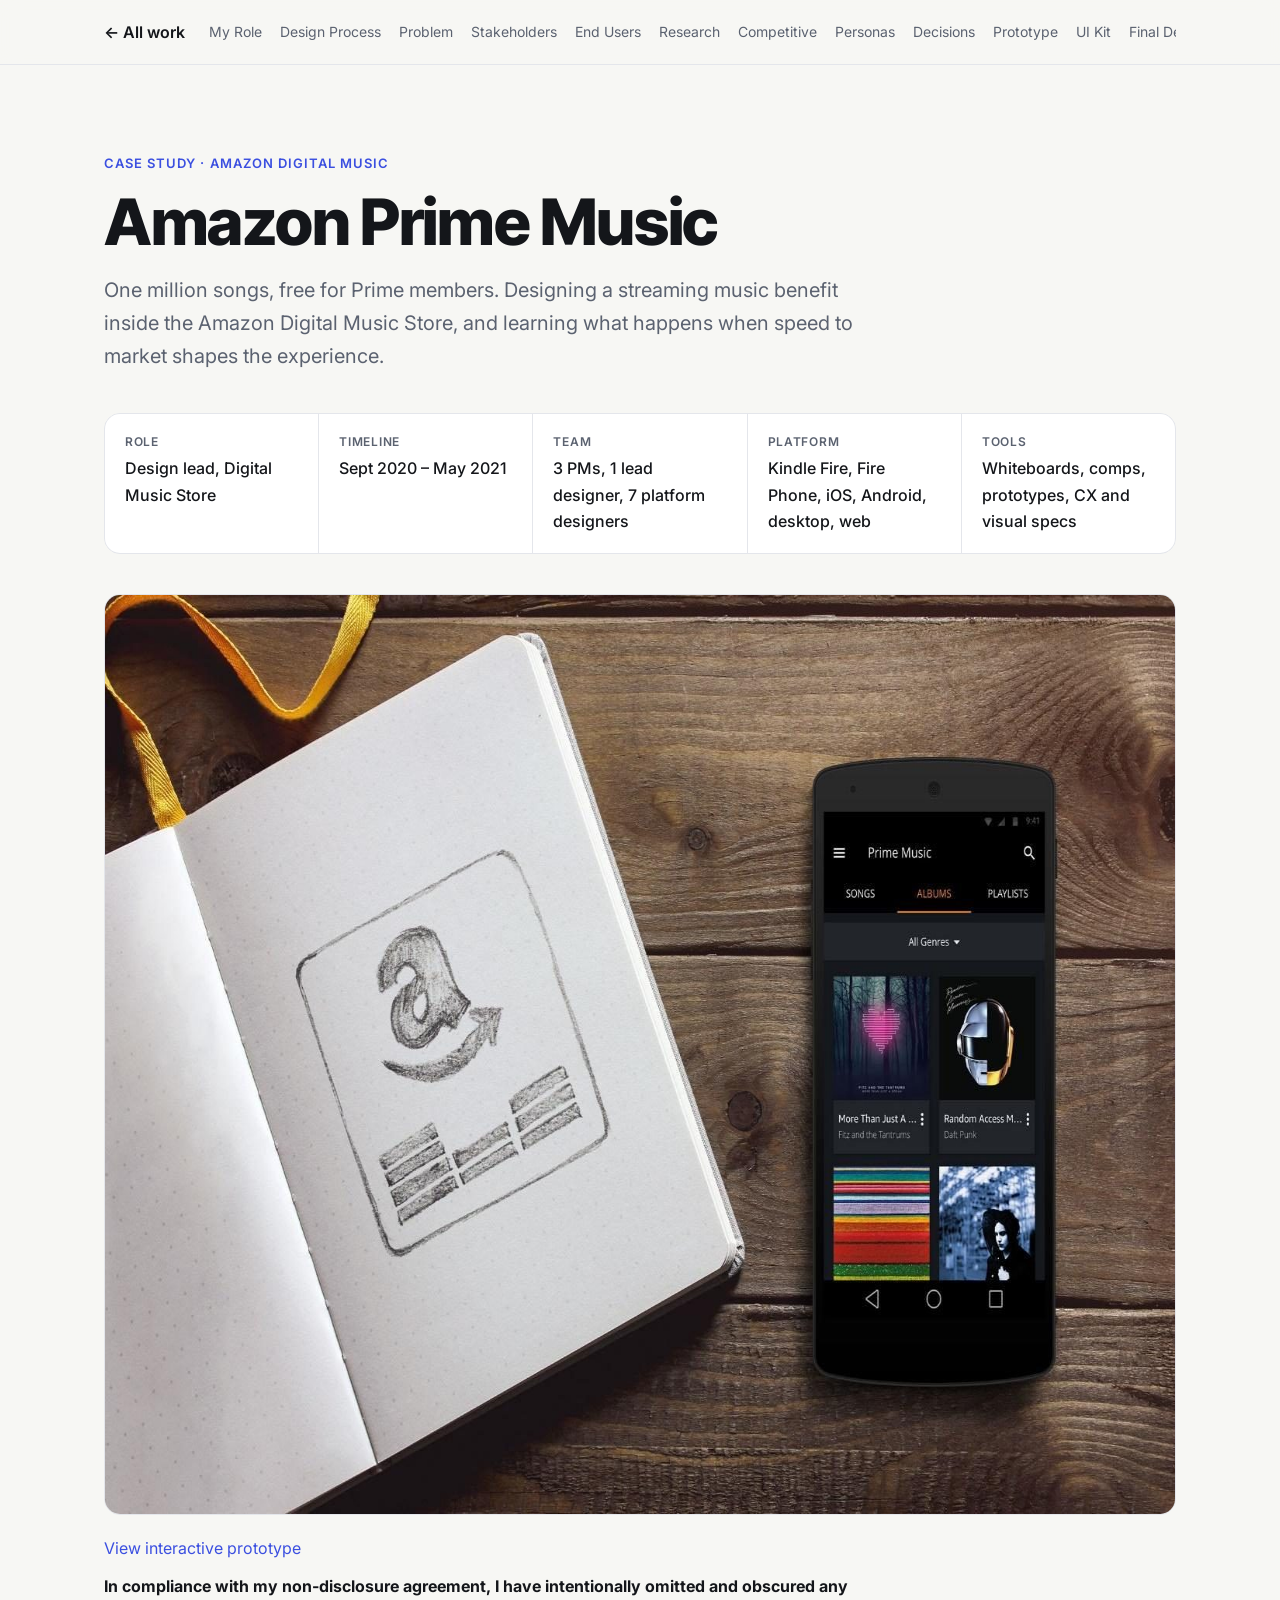
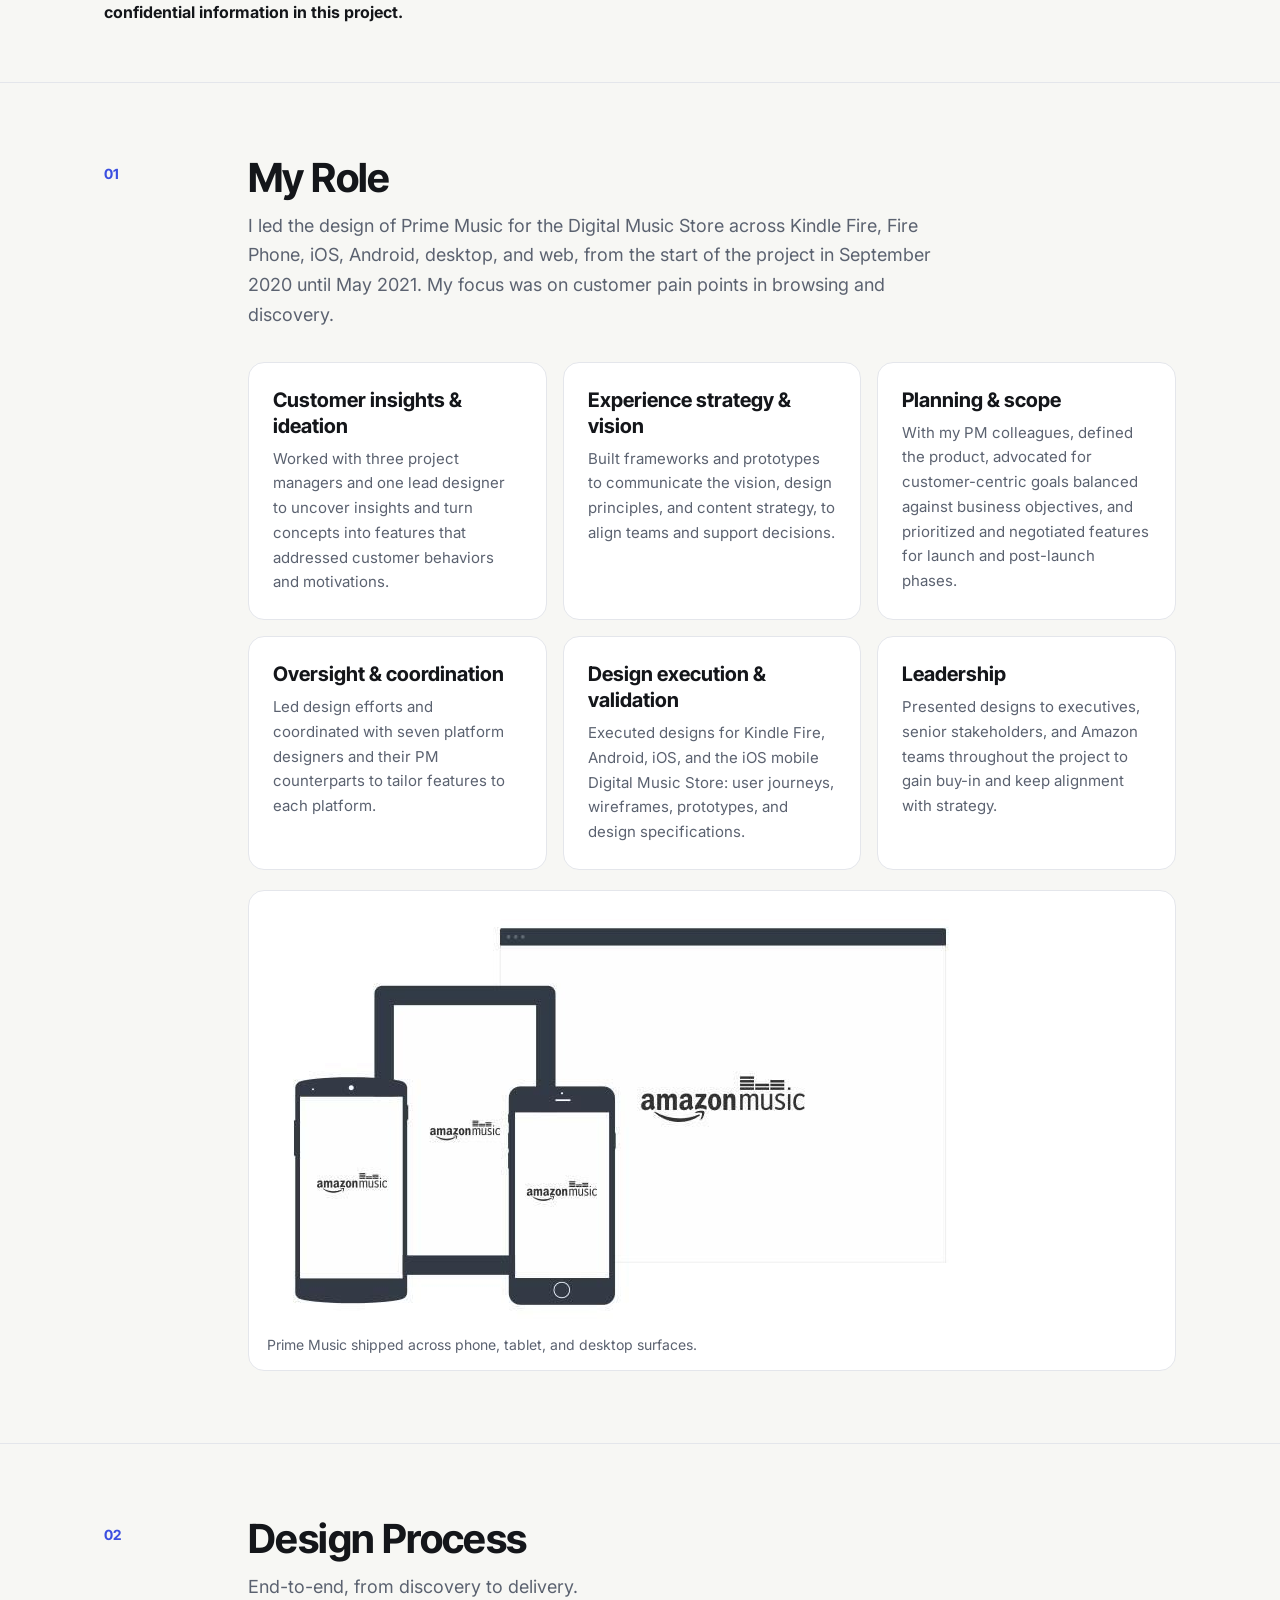
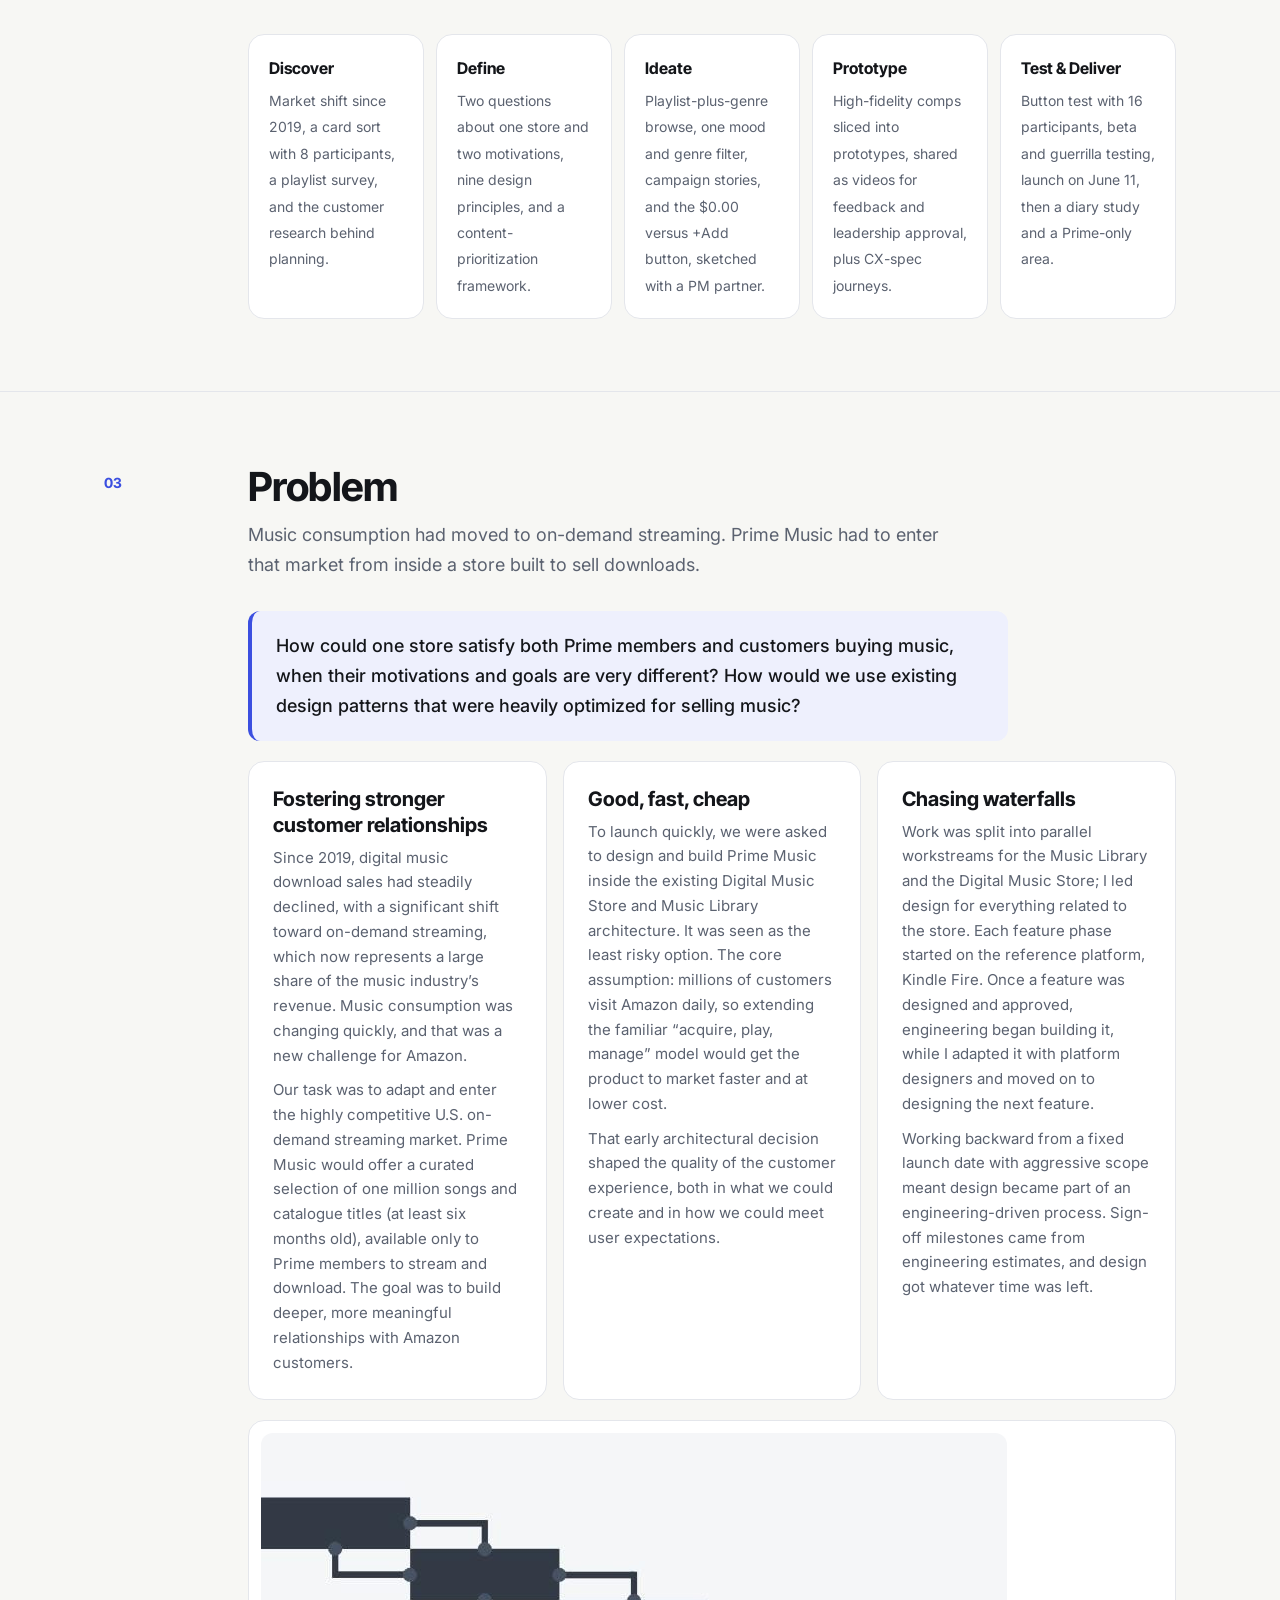
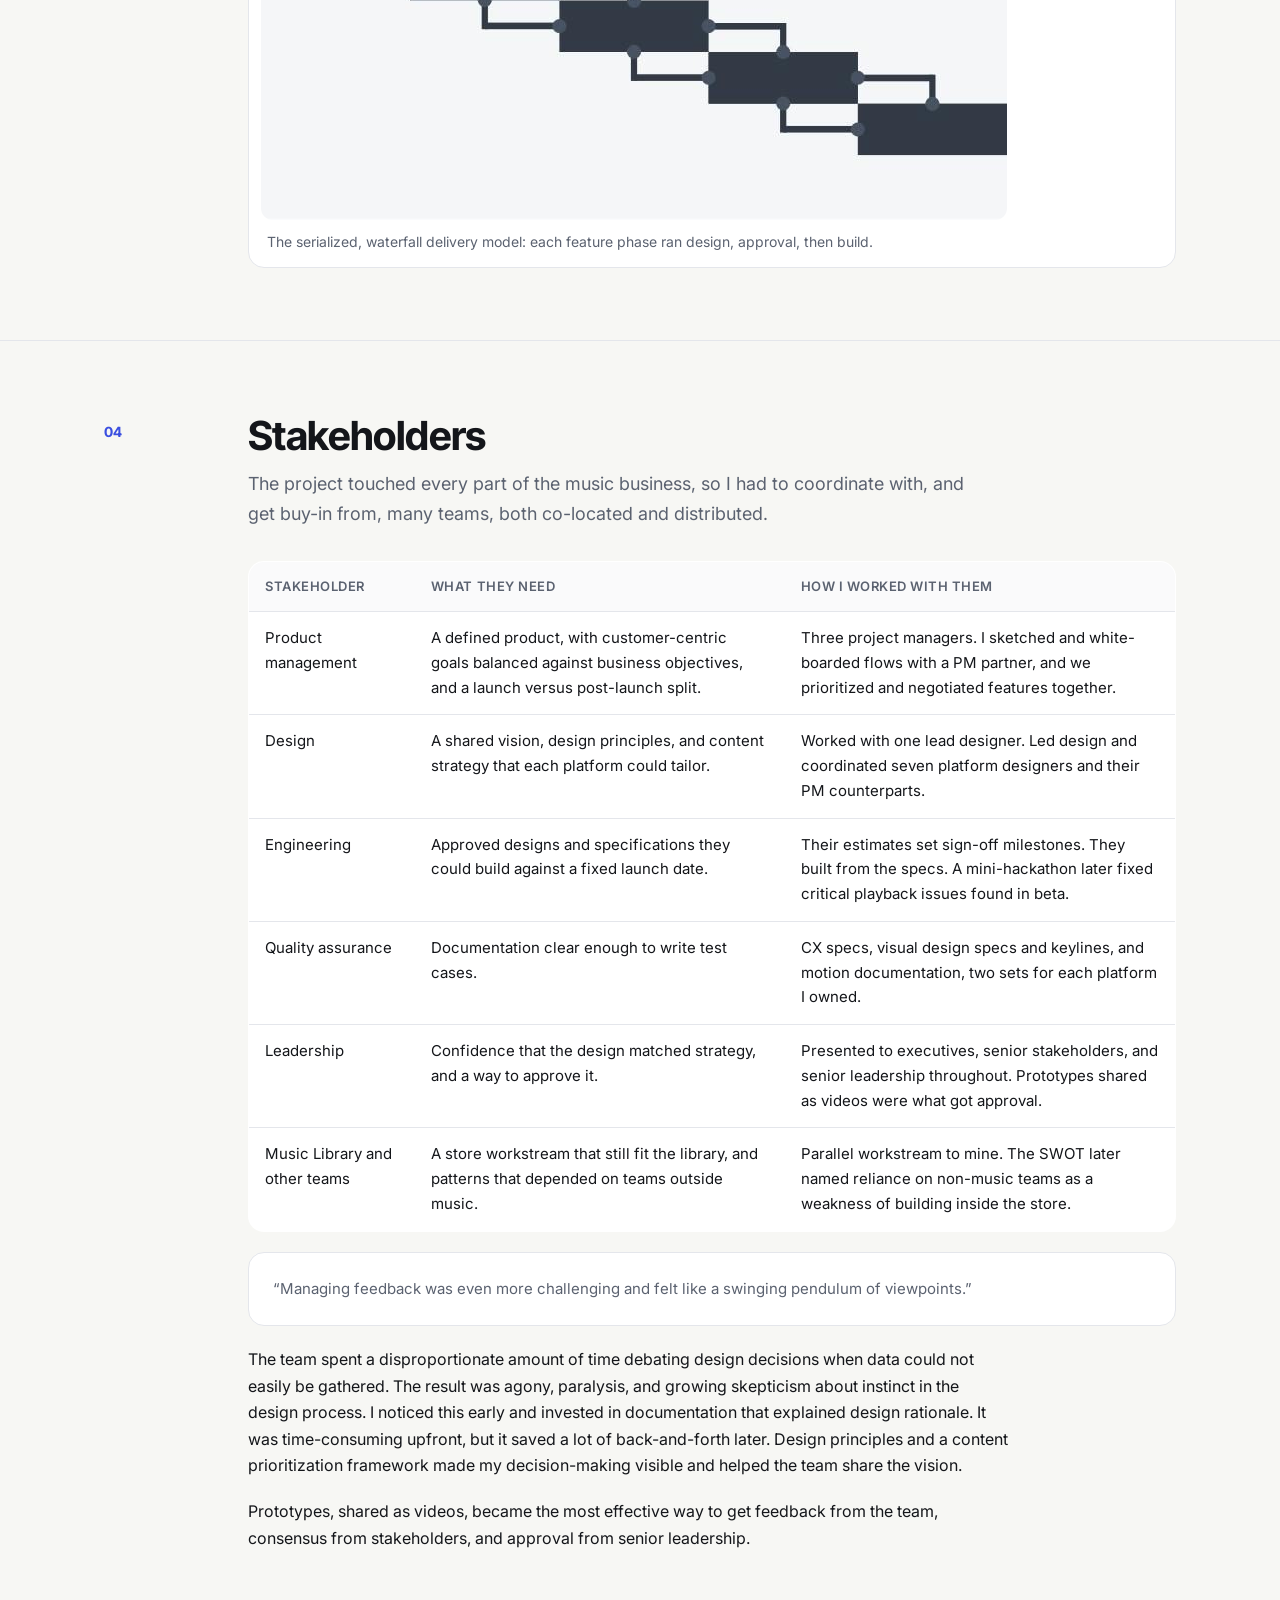
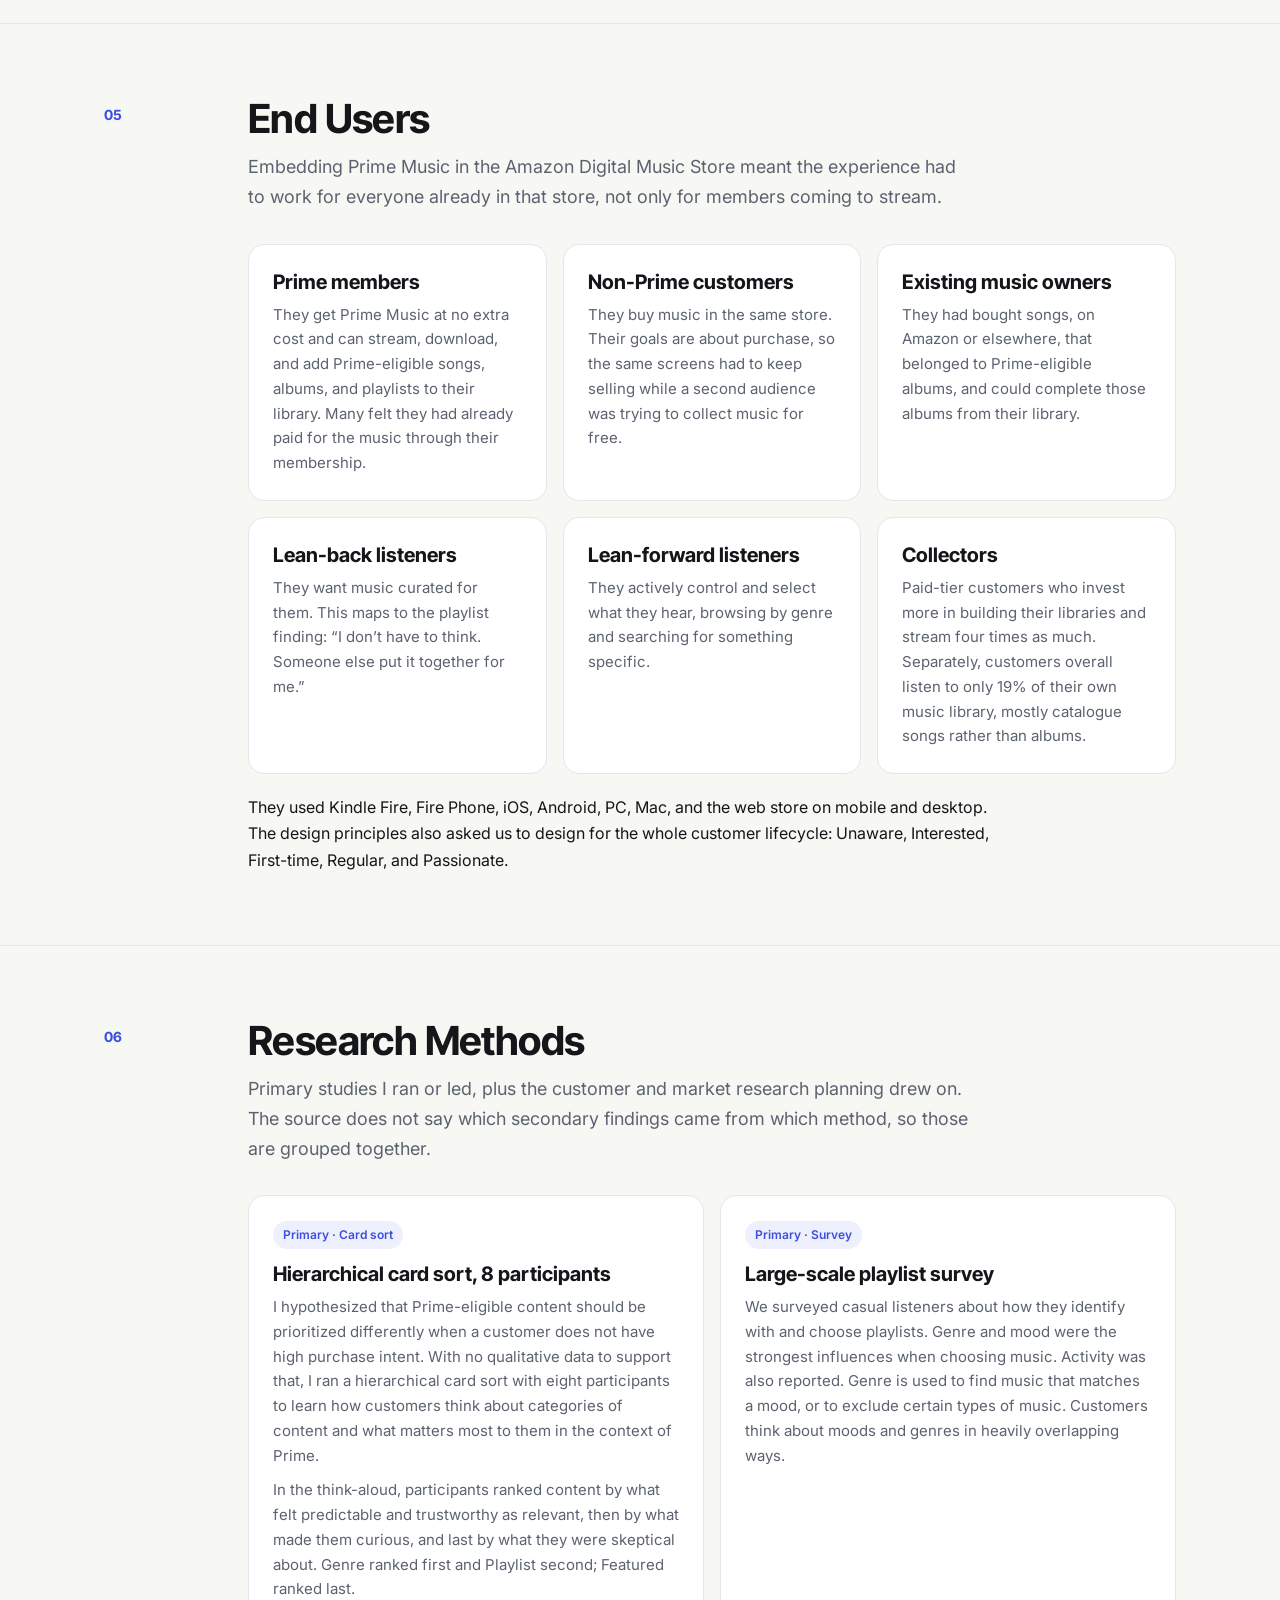
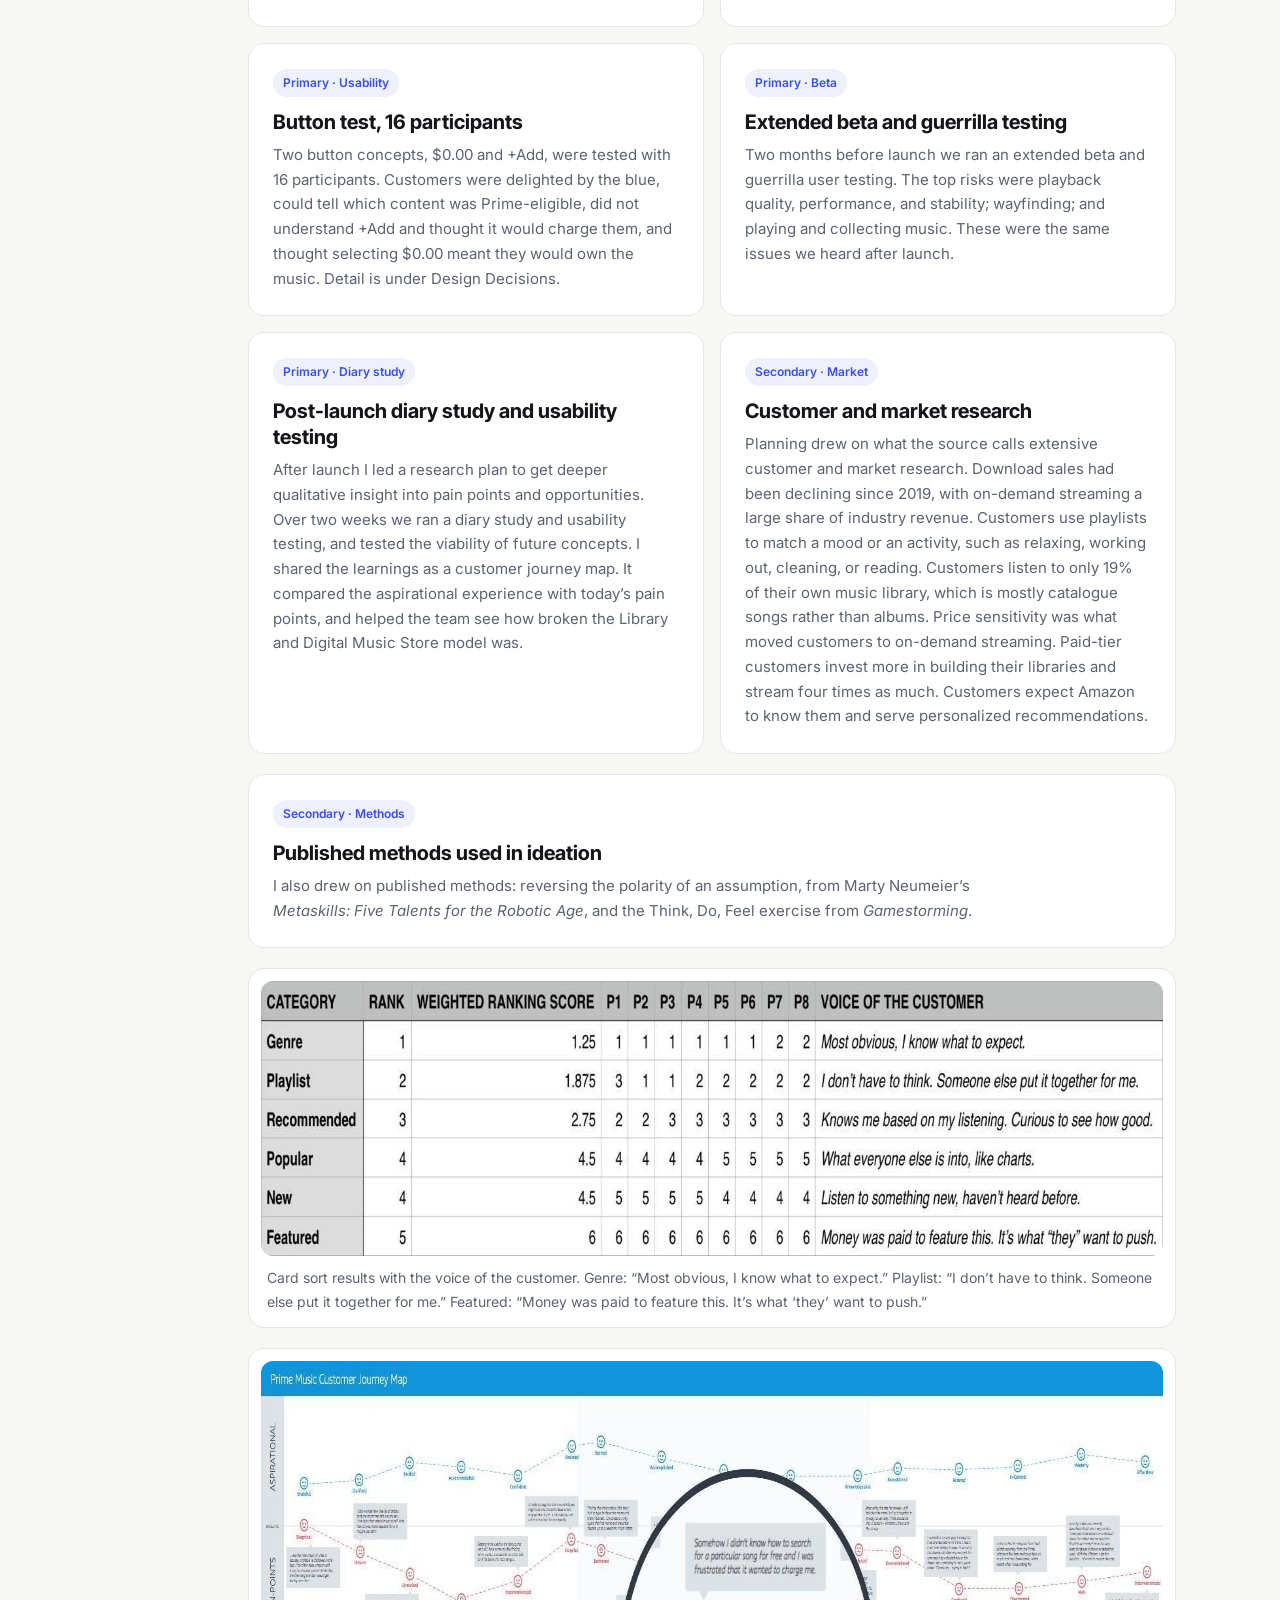
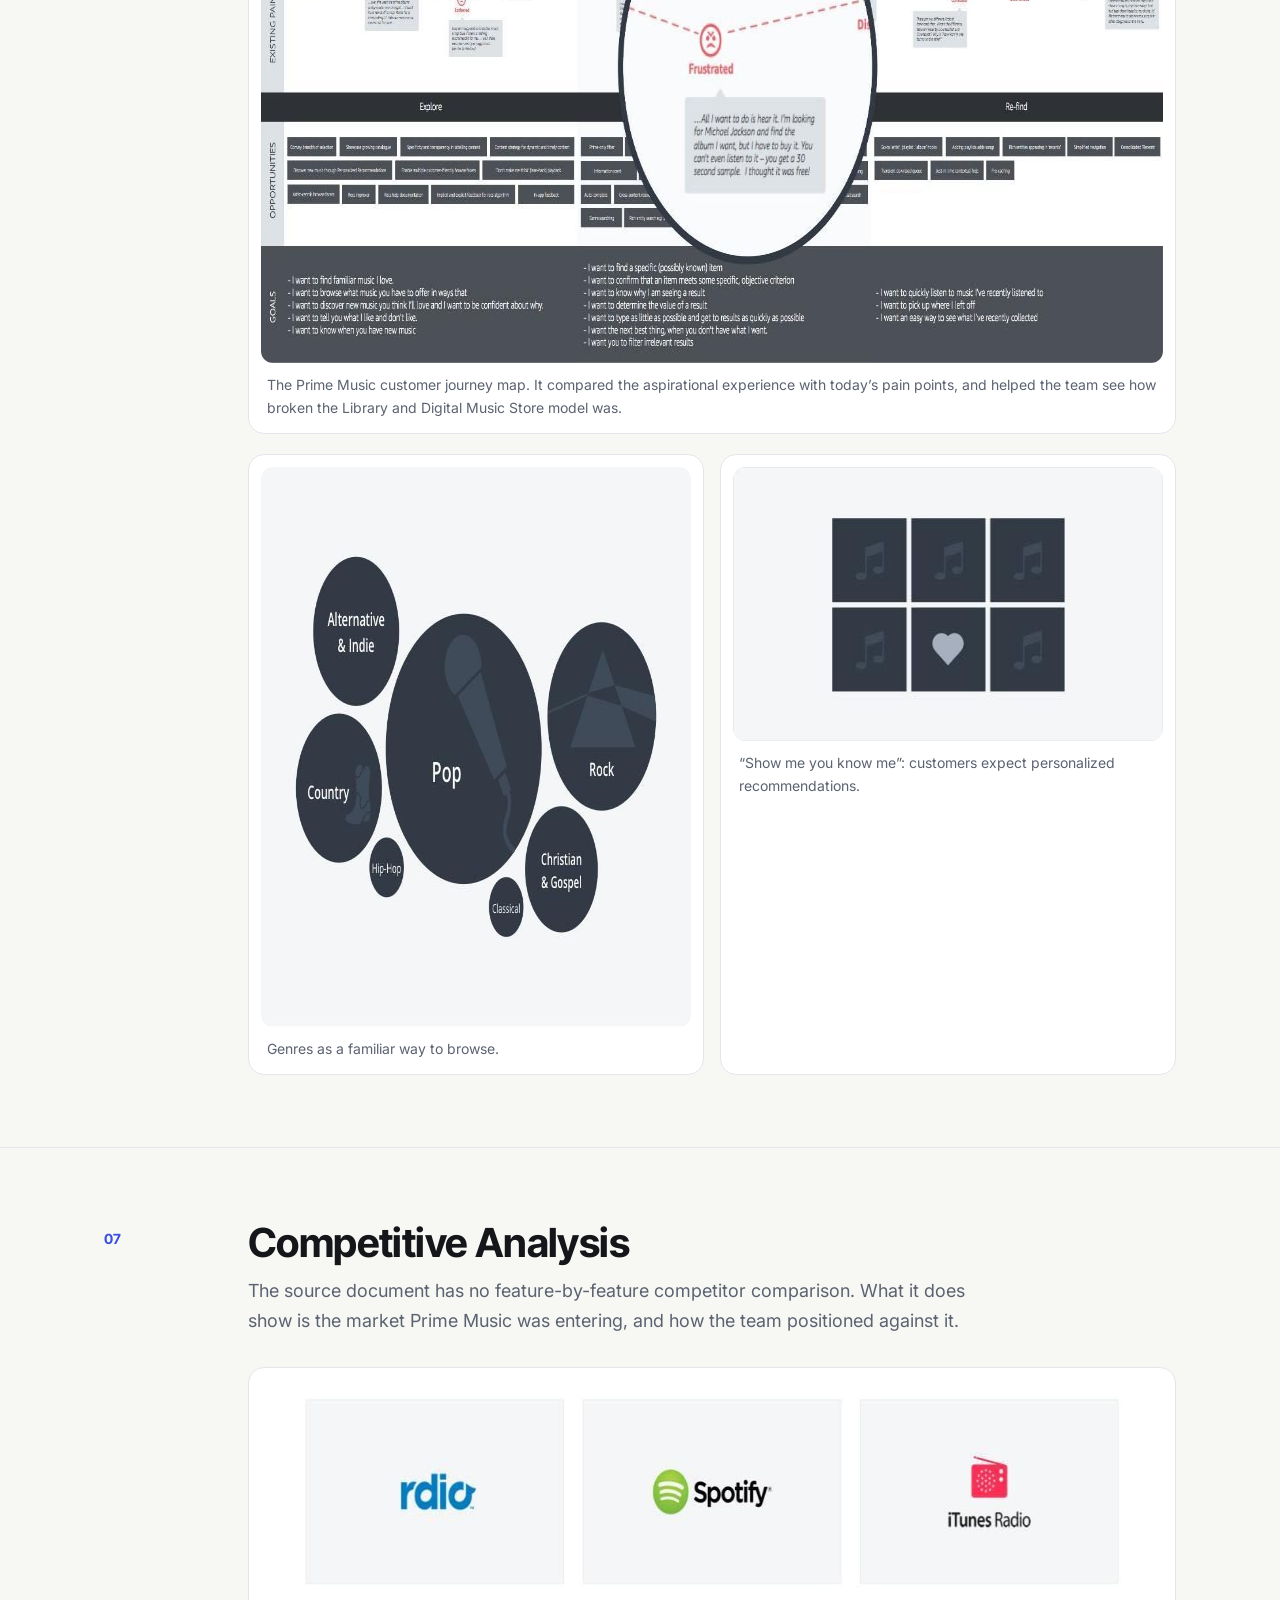
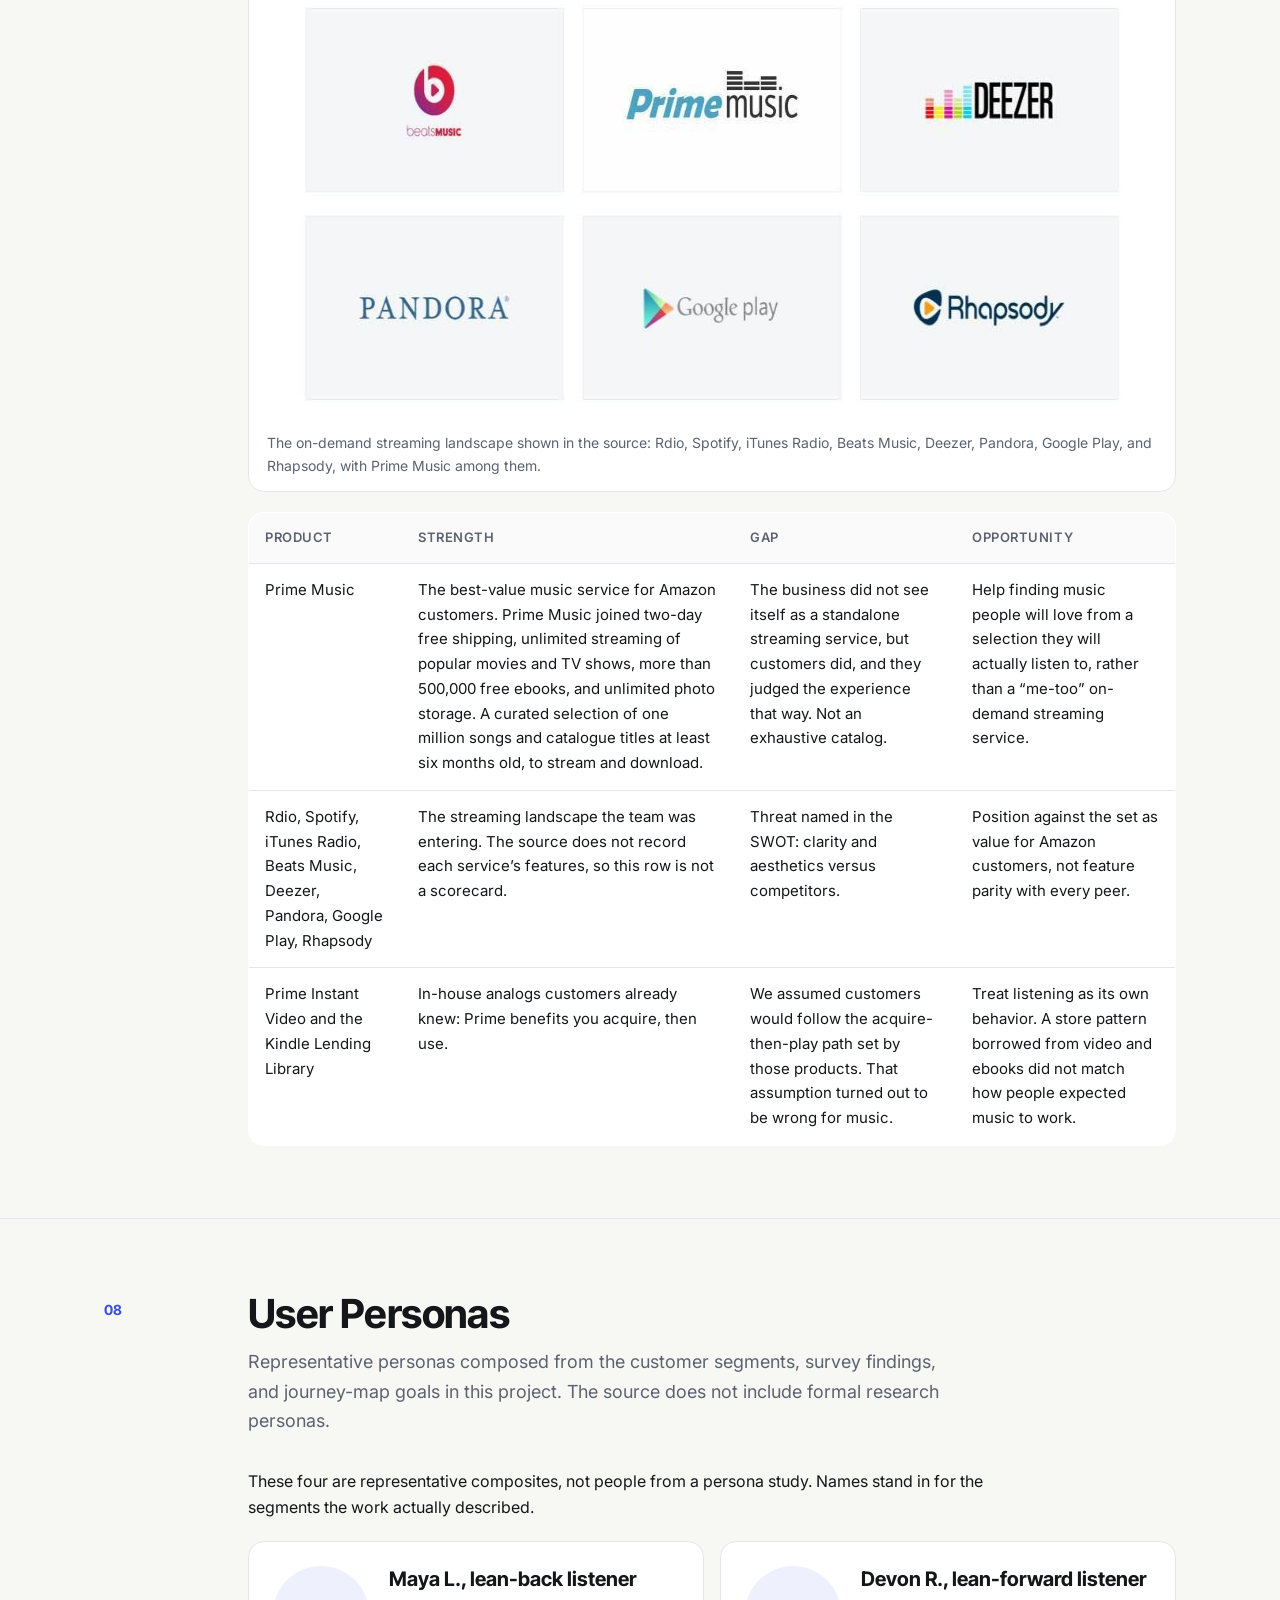
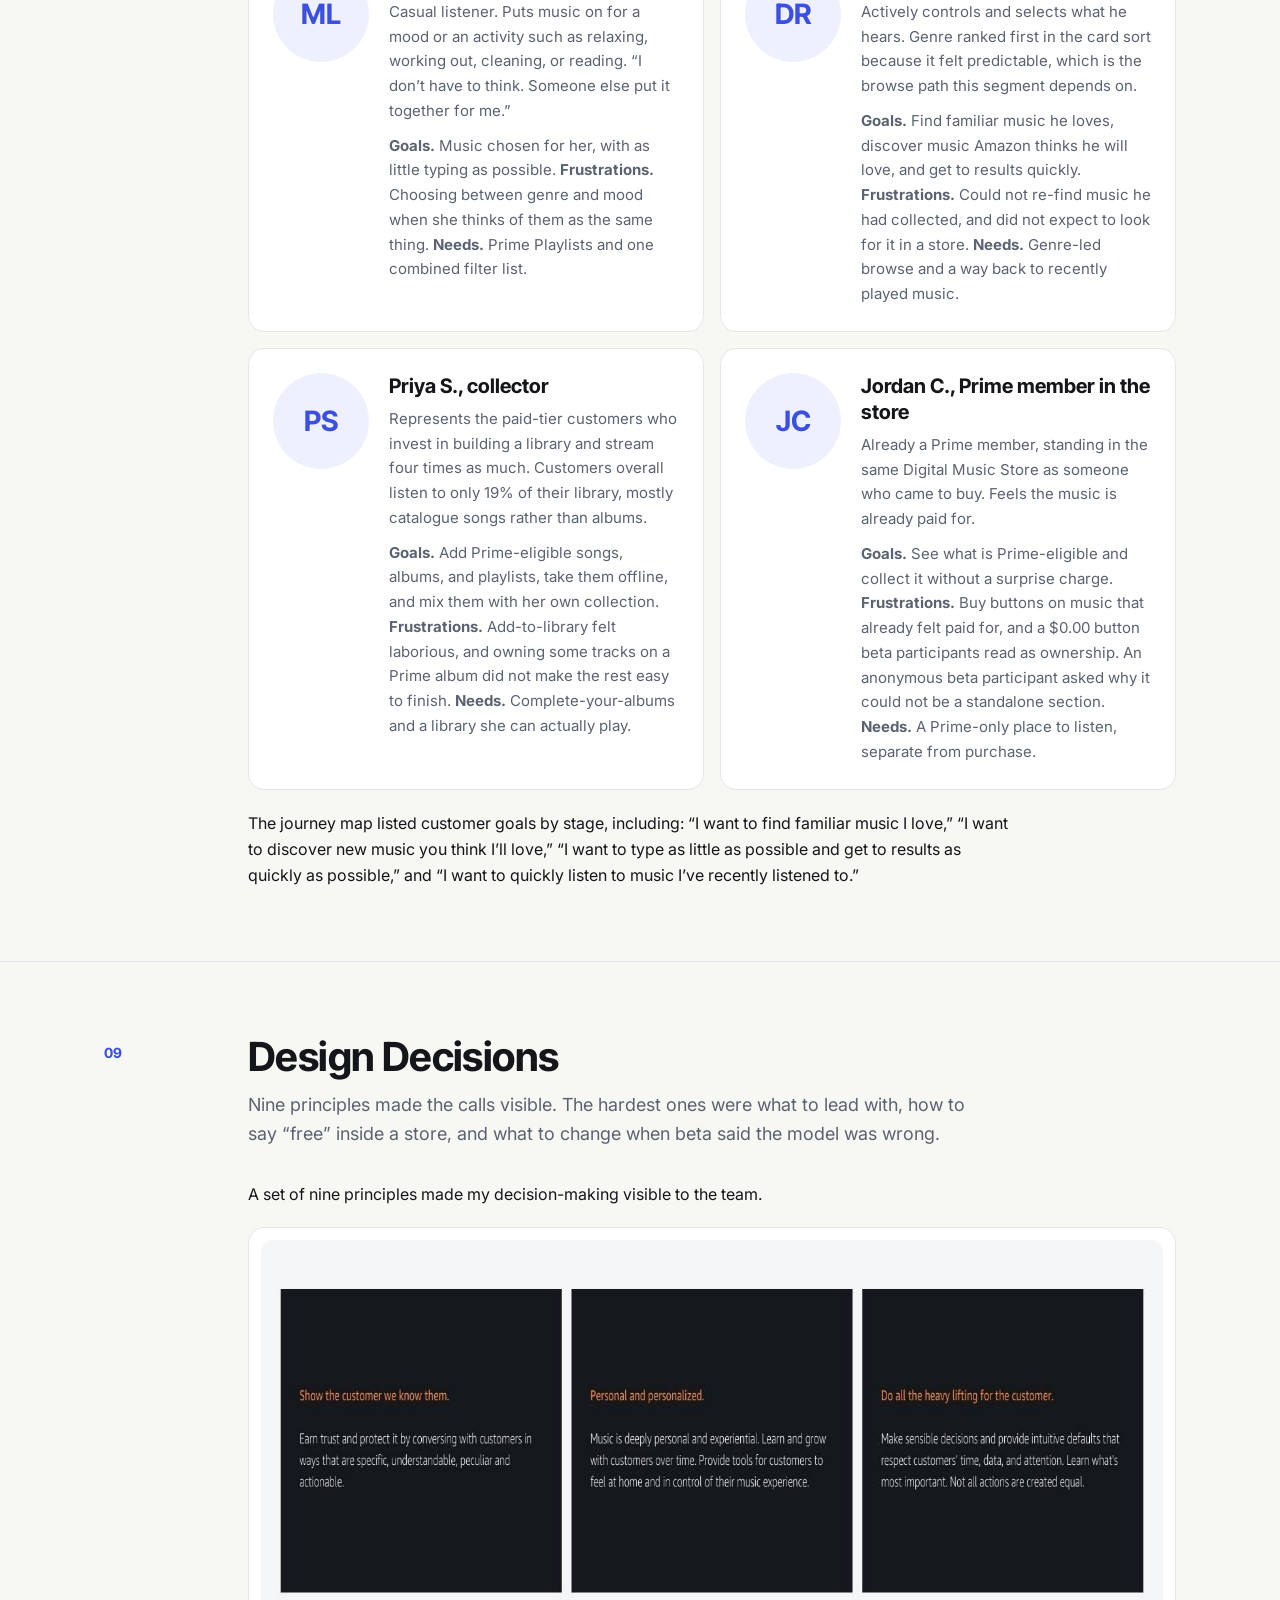
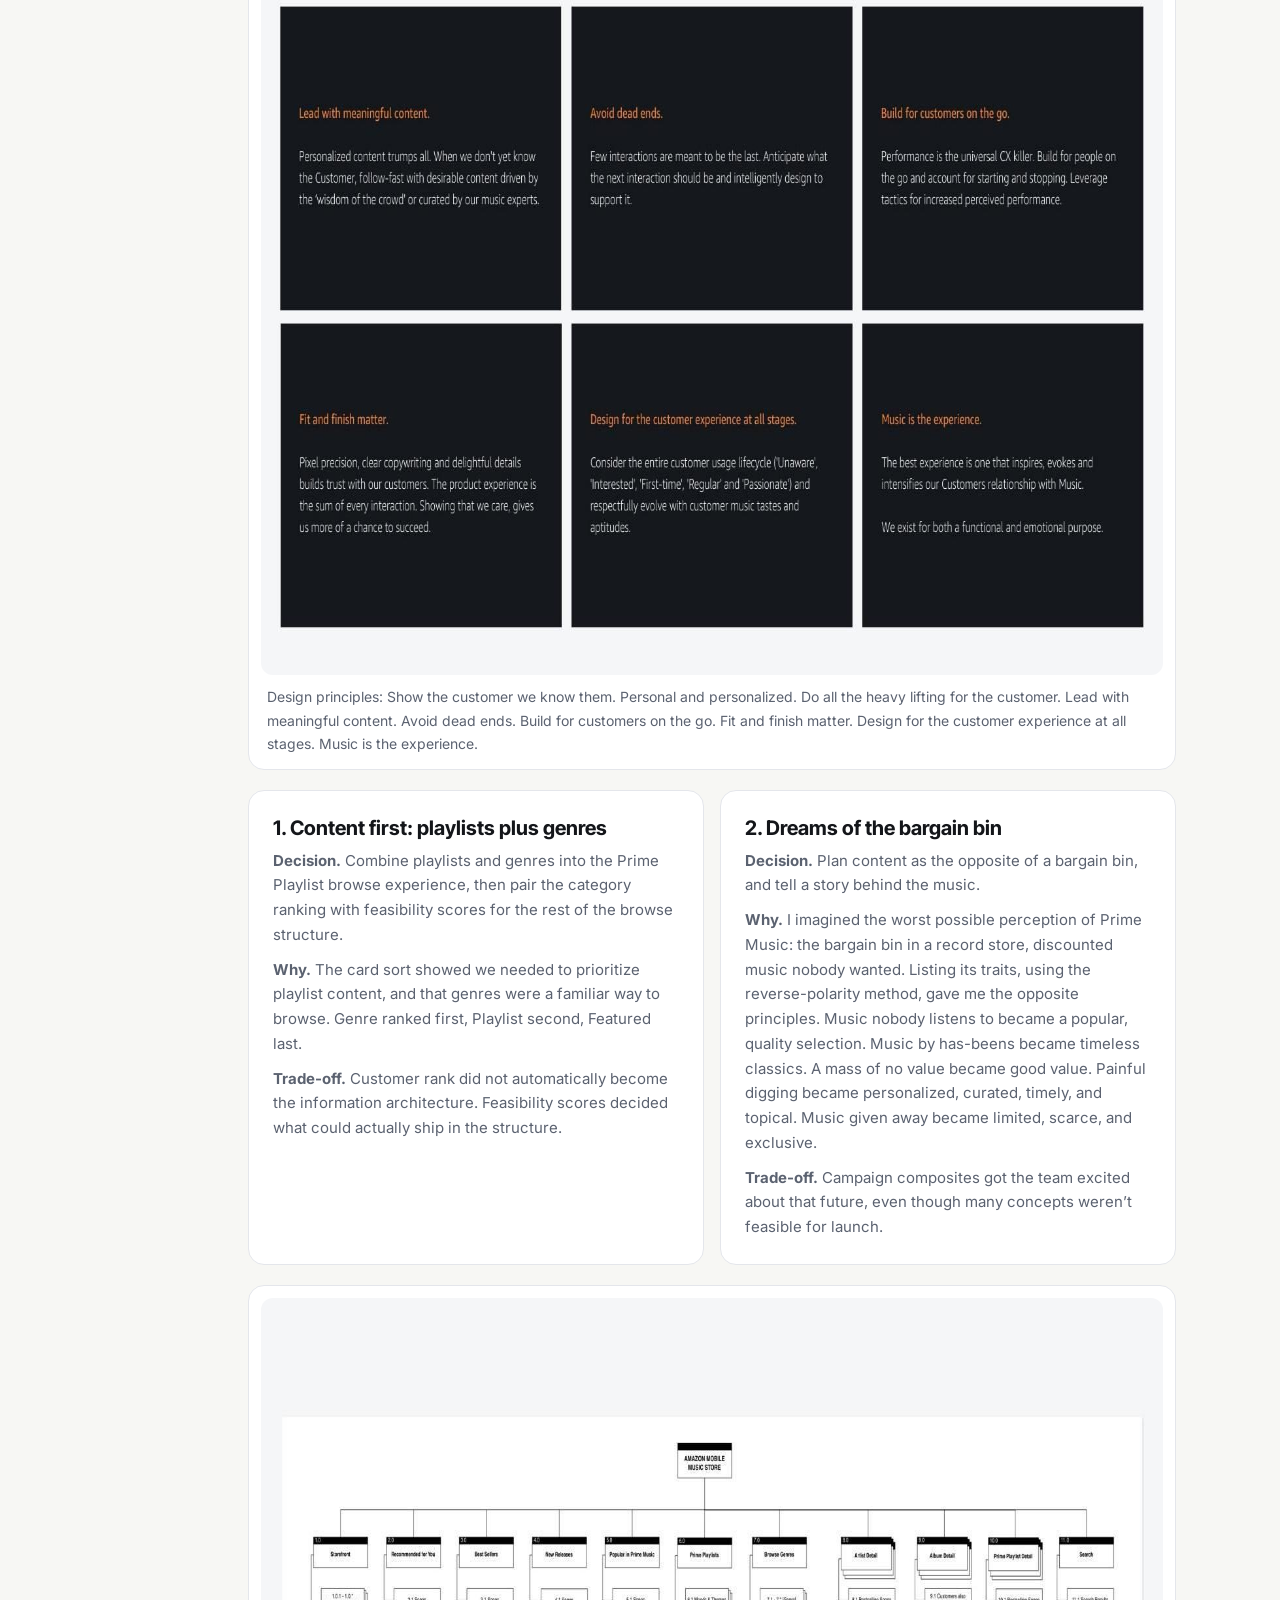
==== index.html @ 9d064efd "Rebuild the Prime Music case study on the shared template. Use the shared stylesheet and the 14-sect" ====
<!doctype html>
<html lang="en">
<head>
<meta charset="utf-8"><meta name="viewport" content="width=device-width,initial-scale=1">
<title>Amazon Prime Music — Case Study · Suvarna Myneni</title>
<meta name="description" content="One million songs, free for Prime members. Designing a streaming music benefit inside the Amazon Digital Music Store, and learning what happens when speed to market shapes the experience.">
<meta name="author" content="Suvarna Myneni">
<link rel="canonical" href="https://suvarnamyneni-project.github.io/amazon-prime-music-case-study/">
<meta property="og:type" content="article">
<meta property="og:title" content="Amazon Prime Music — Case Study · Suvarna Myneni">
<meta property="og:description" content="One million songs, free for Prime members. Designing a streaming music benefit inside the Amazon Digital Music Store.">
<meta property="og:url" content="https://suvarnamyneni-project.github.io/amazon-prime-music-case-study/">
<meta property="og:image" content="https://suvarnamyneni-project.github.io/amazon-prime-music-case-study/assets/hero.jpg">
<meta name="twitter:card" content="summary_large_image">
<link rel="icon" href="assets/favicon.svg" type="image/svg+xml">
<link rel="stylesheet" href="case-study.css">
</head>
<body>
<nav class="cs-nav"><div class="wrap">
  <a class="back" href="https://suvarnamyneni-project.github.io/">← All work</a>
  <div class="links">
    <a href="#role">My Role</a><a href="#design">Design Process</a><a href="#problem">Problem</a><a href="#stakeholders">Stakeholders</a><a href="#users">End Users</a><a href="#research">Research</a><a href="#competitive">Competitive</a><a href="#personas">Personas</a><a href="#decisions">Decisions</a><a href="#prototype">Prototype</a><a href="#uikit">UI Kit</a><a href="#final">Final Design</a><a href="#outcome">Outcome</a><a href="#metrics">Metrics</a>
  </div>
</div></nav>

<header class="cs-hero"><div class="wrap">
  <div class="eyebrow">Case Study · Amazon Digital Music</div>
  <h1>Amazon Prime Music</h1>
  <p class="lede">One million songs, free for Prime members. Designing a streaming music benefit inside the Amazon Digital Music Store, and learning what happens when speed to market shapes the experience.</p>
  <dl class="meta">
    <div><dt>Role</dt><dd>Design lead, Digital Music Store</dd></div>
    <div><dt>Timeline</dt><dd>Sept 2020 – May 2021</dd></div>
    <div><dt>Team</dt><dd>3 PMs, 1 lead designer, 7 platform designers</dd></div>
    <div><dt>Platform</dt><dd>Kindle Fire, Fire Phone, iOS, Android, desktop, web</dd></div>
    <div><dt>Tools</dt><dd>Whiteboards, comps, prototypes, CX and visual specs</dd></div>
  </dl>
  <figure class="cs-cover"><img src="assets/hero.jpg" width="1379" height="919" alt="A sketchbook with a hand-drawn Amazon logo next to an Android phone showing Prime Music."></figure>
  <p style="margin-top:20px"><a href="prototype/">View interactive prototype</a></p>
  <p style="margin-top:12px;max-width:760px"><strong>In compliance with my non-disclosure agreement, I have intentionally omitted and obscured any confidential information in this project.</strong></p>
</div></header>

<main>
<section class="cs-section" id="role"><div class="wrap">
  <div class="head"><div class="num">01</div><div><h2>My Role</h2><p>I led the design of Prime Music for the Digital Music Store across Kindle Fire, Fire Phone, iOS, Android, desktop, and web, from the start of the project in September 2020 until May 2021. My focus was on customer pain points in browsing and discovery.</p></div></div>
  <div class="body">
    <div class="grid g3">
      <article class="card"><h3>Customer insights &amp; ideation</h3><p>Worked with three project managers and one lead designer to uncover insights and turn concepts into features that addressed customer behaviors and motivations.</p></article>
      <article class="card"><h3>Experience strategy &amp; vision</h3><p>Built frameworks and prototypes to communicate the vision, design principles, and content strategy, to align teams and support decisions.</p></article>
      <article class="card"><h3>Planning &amp; scope</h3><p>With my PM colleagues, defined the product, advocated for customer-centric goals balanced against business objectives, and prioritized and negotiated features for launch and post-launch phases.</p></article>
      <article class="card"><h3>Oversight &amp; coordination</h3><p>Led design efforts and coordinated with seven platform designers and their PM counterparts to tailor features to each platform.</p></article>
      <article class="card"><h3>Design execution &amp; validation</h3><p>Executed designs for Kindle Fire, Android, iOS, and the iOS mobile Digital Music Store: user journeys, wireframes, prototypes, and design specifications.</p></article>
      <article class="card"><h3>Leadership</h3><p>Presented designs to executives, senior stakeholders, and Amazon teams throughout the project to gain buy-in and keep alignment with strategy.</p></article>
    </div>
    <figure class="figure">
      <img src="assets/platforms.jpg" width="746" height="420" alt="Phone, tablet, and desktop outlines each showing the amazon music logo.">
      <figcaption>Prime Music shipped across phone, tablet, and desktop surfaces.</figcaption>
    </figure>
  </div>
</div></section>

<section class="cs-section" id="design"><div class="wrap">
  <div class="head"><div class="num">02</div><div><h2>Design Process</h2><p>End-to-end, from discovery to delivery.</p></div></div>
  <div class="body"><div class="process">
    <div class="step"><b>Discover</b><span>Market shift since 2019, a card sort with 8 participants, a playlist survey, and the customer research behind planning.</span></div>
    <div class="step"><b>Define</b><span>Two questions about one store and two motivations, nine design principles, and a content-prioritization framework.</span></div>
    <div class="step"><b>Ideate</b><span>Playlist-plus-genre browse, one mood and genre filter, campaign stories, and the $0.00 versus +Add button, sketched with a PM partner.</span></div>
    <div class="step"><b>Prototype</b><span>High-fidelity comps sliced into prototypes, shared as videos for feedback and leadership approval, plus CX-spec journeys.</span></div>
    <div class="step"><b>Test &amp; Deliver</b><span>Button test with 16 participants, beta and guerrilla testing, launch on June 11, then a diary study and a Prime-only area.</span></div>
  </div></div>
</div></section>

<section class="cs-section" id="problem"><div class="wrap">
  <div class="head"><div class="num">03</div><div><h2>Problem</h2><p>Music consumption had moved to on-demand streaming. Prime Music had to enter that market from inside a store built to sell downloads.</p></div></div>
  <div class="body">
    <p class="callout">How could one store satisfy both Prime members and customers buying music, when their motivations and goals are very different? How would we use existing design patterns that were heavily optimized for selling music?</p>
    <div class="grid g3">
      <article class="card">
        <h3>Fostering stronger customer relationships</h3>
        <p>Since 2019, digital music download sales had steadily declined, with a significant shift toward on-demand streaming, which now represents a large share of the music industry’s revenue. Music consumption was changing quickly, and that was a new challenge for Amazon.</p>
        <p style="margin-top:10px">Our task was to adapt and enter the highly competitive U.S. on-demand streaming market. Prime Music would offer a curated selection of one million songs and catalogue titles (at least six months old), available only to Prime members to stream and download. The goal was to build deeper, more meaningful relationships with Amazon customers.</p>
      </article>
      <article class="card">
        <h3>Good, fast, cheap</h3>
        <p>To launch quickly, we were asked to design and build Prime Music inside the existing Digital Music Store and Music Library architecture. It was seen as the least risky option. The core assumption: millions of customers visit Amazon daily, so extending the familiar “acquire, play, manage” model would get the product to market faster and at lower cost.</p>
        <p style="margin-top:10px">That early architectural decision shaped the quality of the customer experience, both in what we could create and in how we could meet user expectations.</p>
      </article>
      <article class="card">
        <h3>Chasing waterfalls</h3>
        <p>Work was split into parallel workstreams for the Music Library and the Digital Music Store; I led design for everything related to the store. Each feature phase started on the reference platform, Kindle Fire. Once a feature was designed and approved, engineering began building it, while I adapted it with platform designers and moved on to designing the next feature.</p>
        <p style="margin-top:10px">Working backward from a fixed launch date with aggressive scope meant design became part of an engineering-driven process. Sign-off milestones came from engineering estimates, and design got whatever time was left.</p>
      </article>
    </div>
    <figure class="figure">
      <img src="assets/waterfall.jpg" width="746" height="387" alt="A stepped waterfall diagram of sequential phases.">
      <figcaption>The serialized, waterfall delivery model: each feature phase ran design, approval, then build.</figcaption>
    </figure>
  </div>
</div></section>

<section class="cs-section" id="stakeholders"><div class="wrap">
  <div class="head"><div class="num">04</div><div><h2>Stakeholders</h2><p>The project touched every part of the music business, so I had to coordinate with, and get buy-in from, many teams, both co-located and distributed.</p></div></div>
  <div class="body">
    <div style="overflow-x:auto">
    <table style="min-width:720px">
      <thead><tr><th>Stakeholder</th><th>What they need</th><th>How I worked with them</th></tr></thead>
      <tbody>
        <tr>
          <td>Product management</td>
          <td>A defined product, with customer-centric goals balanced against business objectives, and a launch versus post-launch split.</td>
          <td>Three project managers. I sketched and white-boarded flows with a PM partner, and we prioritized and negotiated features together.</td>
        </tr>
        <tr>
          <td>Design</td>
          <td>A shared vision, design principles, and content strategy that each platform could tailor.</td>
          <td>Worked with one lead designer. Led design and coordinated seven platform designers and their PM counterparts.</td>
        </tr>
        <tr>
          <td>Engineering</td>
          <td>Approved designs and specifications they could build against a fixed launch date.</td>
          <td>Their estimates set sign-off milestones. They built from the specs. A mini-hackathon later fixed critical playback issues found in beta.</td>
        </tr>
        <tr>
          <td>Quality assurance</td>
          <td>Documentation clear enough to write test cases.</td>
          <td>CX specs, visual design specs and keylines, and motion documentation, two sets for each platform I owned.</td>
        </tr>
        <tr>
          <td>Leadership</td>
          <td>Confidence that the design matched strategy, and a way to approve it.</td>
          <td>Presented to executives, senior stakeholders, and senior leadership throughout. Prototypes shared as videos were what got approval.</td>
        </tr>
        <tr>
          <td>Music Library and other teams</td>
          <td>A store workstream that still fit the library, and patterns that depended on teams outside music.</td>
          <td>Parallel workstream to mine. The SWOT later named reliance on non-music teams as a weakness of building inside the store.</td>
        </tr>
      </tbody>
    </table>
    </div>
    <article class="card"><p>“Managing feedback was even more challenging and felt like a swinging pendulum of viewpoints.”</p></article>
    <p>The team spent a disproportionate amount of time debating design decisions when data could not easily be gathered. The result was agony, paralysis, and growing skepticism about instinct in the design process. I noticed this early and invested in documentation that explained design rationale. It was time-consuming upfront, but it saved a lot of back-and-forth later. Design principles and a content prioritization framework made my decision-making visible and helped the team share the vision.</p>
    <p>Prototypes, shared as videos, became the most effective way to get feedback from the team, consensus from stakeholders, and approval from senior leadership.</p>
  </div>
</div></section>

<section class="cs-section" id="users"><div class="wrap">
  <div class="head"><div class="num">05</div><div><h2>End Users</h2><p>Embedding Prime Music in the Amazon Digital Music Store meant the experience had to work for everyone already in that store, not only for members coming to stream.</p></div></div>
  <div class="body">
    <div class="grid g3">
      <article class="card"><h3>Prime members</h3><p>They get Prime Music at no extra cost and can stream, download, and add Prime-eligible songs, albums, and playlists to their library. Many felt they had already paid for the music through their membership.</p></article>
      <article class="card"><h3>Non-Prime customers</h3><p>They buy music in the same store. Their goals are about purchase, so the same screens had to keep selling while a second audience was trying to collect music for free.</p></article>
      <article class="card"><h3>Existing music owners</h3><p>They had bought songs, on Amazon or elsewhere, that belonged to Prime-eligible albums, and could complete those albums from their library.</p></article>
      <article class="card"><h3>Lean-back listeners</h3><p>They want music curated for them. This maps to the playlist finding: “I don’t have to think. Someone else put it together for me.”</p></article>
      <article class="card"><h3>Lean-forward listeners</h3><p>They actively control and select what they hear, browsing by genre and searching for something specific.</p></article>
      <article class="card"><h3>Collectors</h3><p>Paid-tier customers who invest more in building their libraries and stream four times as much. Separately, customers overall listen to only 19% of their own music library, mostly catalogue songs rather than albums.</p></article>
    </div>
    <p>They used Kindle Fire, Fire Phone, iOS, Android, PC, Mac, and the web store on mobile and desktop. The design principles also asked us to design for the whole customer lifecycle: Unaware, Interested, First-time, Regular, and Passionate.</p>
  </div>
</div></section>

<section class="cs-section" id="research"><div class="wrap">
  <div class="head"><div class="num">06</div><div><h2>Research Methods</h2><p>Primary studies I ran or led, plus the customer and market research planning drew on. The source does not say which secondary findings came from which method, so those are grouped together.</p></div></div>
  <div class="body">
    <div class="grid g2">
      <article class="card">
        <div class="tag">Primary · Card sort</div>
        <h3>Hierarchical card sort, 8 participants</h3>
        <p>I hypothesized that Prime-eligible content should be prioritized differently when a customer does not have high purchase intent. With no qualitative data to support that, I ran a hierarchical card sort with eight participants to learn how customers think about categories of content and what matters most to them in the context of Prime.</p>
        <p style="margin-top:10px">In the think-aloud, participants ranked content by what felt predictable and trustworthy as relevant, then by what made them curious, and last by what they were skeptical about. Genre ranked first and Playlist second; Featured ranked last.</p>
      </article>
      <article class="card">
        <div class="tag">Primary · Survey</div>
        <h3>Large-scale playlist survey</h3>
        <p>We surveyed casual listeners about how they identify with and choose playlists. Genre and mood were the strongest influences when choosing music. Activity was also reported. Genre is used to find music that matches a mood, or to exclude certain types of music. Customers think about moods and genres in heavily overlapping ways.</p>
      </article>
      <article class="card">
        <div class="tag">Primary · Usability</div>
        <h3>Button test, 16 participants</h3>
        <p>Two button concepts, $0.00 and +Add, were tested with 16 participants. Customers were delighted by the blue, could tell which content was Prime-eligible, did not understand +Add and thought it would charge them, and thought selecting $0.00 meant they would own the music. Detail is under Design Decisions.</p>
      </article>
      <article class="card">
        <div class="tag">Primary · Beta</div>
        <h3>Extended beta and guerrilla testing</h3>
        <p>Two months before launch we ran an extended beta and guerrilla user testing. The top risks were playback quality, performance, and stability; wayfinding; and playing and collecting music. These were the same issues we heard after launch.</p>
      </article>
      <article class="card">
        <div class="tag">Primary · Diary study</div>
        <h3>Post-launch diary study and usability testing</h3>
        <p>After launch I led a research plan to get deeper qualitative insight into pain points and opportunities. Over two weeks we ran a diary study and usability testing, and tested the viability of future concepts. I shared the learnings as a customer journey map. It compared the aspirational experience with today’s pain points, and helped the team see how broken the Library and Digital Music Store model was.</p>
      </article>
      <article class="card">
        <div class="tag">Secondary · Market</div>
        <h3>Customer and market research</h3>
        <p>Planning drew on what the source calls extensive customer and market research. Download sales had been declining since 2019, with on-demand streaming a large share of industry revenue. Customers use playlists to match a mood or an activity, such as relaxing, working out, cleaning, or reading. Customers listen to only 19% of their own music library, which is mostly catalogue songs rather than albums. Price sensitivity was what moved customers to on-demand streaming. Paid-tier customers invest more in building their libraries and stream four times as much. Customers expect Amazon to know them and serve personalized recommendations.</p>
      </article>
    </div>
    <article class="card">
      <div class="tag">Secondary · Methods</div>
      <h3>Published methods used in ideation</h3>
      <p>I also drew on published methods: reversing the polarity of an assumption, from Marty Neumeier’s <em>Metaskills: Five Talents for the Robotic Age</em>, and the Think, Do, Feel exercise from <em>Gamestorming</em>.</p>
    </article>
    <figure class="figure">
      <img src="assets/card-sort-results.jpg" width="1380" height="275" alt="Card sort results table. Genre rank 1 (weighted score 1.25), Playlist 2 (1.875), Recommended 3 (2.75), Popular 4 (4.5), New 4 (4.5), Featured 5 (6), with per-participant ranks P1 to P8 and a voice-of-the-customer quote for each.">
      <figcaption>Card sort results with the voice of the customer. Genre: “Most obvious, I know what to expect.” Playlist: “I don’t have to think. Someone else put it together for me.” Featured: “Money was paid to feature this. It’s what ‘they’ want to push.”</figcaption>
    </figure>
    <figure class="figure">
      <img src="assets/journey-map.jpg" width="1378" height="602" alt="Prime Music customer journey map with aspirational and existing pain-point emotion lines across Explore and Re-find stages, opportunity tags, and customer goals. A magnified callout shows a frustrated customer quote about being asked to pay.">
      <figcaption>The Prime Music customer journey map. It compared the aspirational experience with today’s pain points, and helped the team see how broken the Library and Digital Music Store model was.</figcaption>
    </figure>
    <div class="grid g2">
      <figure class="figure">
        <img src="assets/genre-moods.jpg" width="746" height="560" alt="Bubble chart of genres: Pop largest, with Alternative and Indie, Rock, Country, Christian and Gospel, Hip Hop, and Classical.">
        <figcaption>Genres as a familiar way to browse.</figcaption>
      </figure>
      <figure class="figure">
        <img src="assets/personalized-tiles.jpg" width="486" height="274" alt="A grid of music tiles with one tile marked by a heart.">
        <figcaption>“Show me you know me”: customers expect personalized recommendations.</figcaption>
      </figure>
    </div>
  </div>
</div></section>

<section class="cs-section" id="competitive"><div class="wrap">
  <div class="head"><div class="num">07</div><div><h2>Competitive Analysis</h2><p>The source document has no feature-by-feature competitor comparison. What it does show is the market Prime Music was entering, and how the team positioned against it.</p></div></div>
  <div class="body">
    <figure class="figure">
      <img src="assets/streaming-landscape.jpg" width="1140" height="641" alt="Logos of music services: Rdio, Spotify, iTunes Radio, Beats Music, Prime Music, Deezer, Pandora, Google Play, and Rhapsody.">
      <figcaption>The on-demand streaming landscape shown in the source: Rdio, Spotify, iTunes Radio, Beats Music, Deezer, Pandora, Google Play, and Rhapsody, with Prime Music among them.</figcaption>
    </figure>
    <div style="overflow-x:auto">
    <table style="min-width:760px">
      <thead><tr><th>Product</th><th>Strength</th><th>Gap</th><th>Opportunity</th></tr></thead>
      <tbody>
        <tr>
          <td>Prime Music</td>
          <td>The best-value music service for Amazon customers. Prime Music joined two-day free shipping, unlimited streaming of popular movies and TV shows, more than 500,000 free ebooks, and unlimited photo storage. A curated selection of one million songs and catalogue titles at least six months old, to stream and download.</td>
          <td>The business did not see itself as a standalone streaming service, but customers did, and they judged the experience that way. Not an exhaustive catalog.</td>
          <td>Help finding music people will love from a selection they will actually listen to, rather than a “me-too” on-demand streaming service.</td>
        </tr>
        <tr>
          <td>Rdio, Spotify, iTunes Radio, Beats Music, Deezer, Pandora, Google Play, Rhapsody</td>
          <td>The streaming landscape the team was entering. The source does not record each service’s features, so this row is not a scorecard.</td>
          <td>Threat named in the SWOT: clarity and aesthetics versus competitors.</td>
          <td>Position against the set as value for Amazon customers, not feature parity with every peer.</td>
        </tr>
        <tr>
          <td>Prime Instant Video and the Kindle Lending Library</td>
          <td>In-house analogs customers already knew: Prime benefits you acquire, then use.</td>
          <td>We assumed customers would follow the acquire-then-play path set by those products. That assumption turned out to be wrong for music.</td>
          <td>Treat listening as its own behavior. A store pattern borrowed from video and ebooks did not match how people expected music to work.</td>
        </tr>
      </tbody>
    </table>
    </div>
  </div>
</div></section>

<section class="cs-section" id="personas"><div class="wrap">
  <div class="head"><div class="num">08</div><div><h2>User Personas</h2><p>Representative personas composed from the customer segments, survey findings, and journey-map goals in this project. The source does not include formal research personas.</p></div></div>
  <div class="body">
    <p>These four are representative composites, not people from a persona study. Names stand in for the segments the work actually described.</p>
    <div class="grid g2">
      <article class="card persona">
        <div class="avatar">ML</div>
        <div>
          <h3>Maya L., lean-back listener</h3>
          <p>Casual listener. Puts music on for a mood or an activity such as relaxing, working out, cleaning, or reading. “I don’t have to think. Someone else put it together for me.”</p>
          <p style="margin-top:10px"><strong>Goals.</strong> Music chosen for her, with as little typing as possible. <strong>Frustrations.</strong> Choosing between genre and mood when she thinks of them as the same thing. <strong>Needs.</strong> Prime Playlists and one combined filter list.</p>
        </div>
      </article>
      <article class="card persona">
        <div class="avatar">DR</div>
        <div>
          <h3>Devon R., lean-forward listener</h3>
          <p>Actively controls and selects what he hears. Genre ranked first in the card sort because it felt predictable, which is the browse path this segment depends on.</p>
          <p style="margin-top:10px"><strong>Goals.</strong> Find familiar music he loves, discover music Amazon thinks he will love, and get to results quickly. <strong>Frustrations.</strong> Could not re-find music he had collected, and did not expect to look for it in a store. <strong>Needs.</strong> Genre-led browse and a way back to recently played music.</p>
        </div>
      </article>
      <article class="card persona">
        <div class="avatar">PS</div>
        <div>
          <h3>Priya S., collector</h3>
          <p>Represents the paid-tier customers who invest in building a library and stream four times as much. Customers overall listen to only 19% of their library, mostly catalogue songs rather than albums.</p>
          <p style="margin-top:10px"><strong>Goals.</strong> Add Prime-eligible songs, albums, and playlists, take them offline, and mix them with her own collection. <strong>Frustrations.</strong> Add-to-library felt laborious, and owning some tracks on a Prime album did not make the rest easy to finish. <strong>Needs.</strong> Complete-your-albums and a library she can actually play.</p>
        </div>
      </article>
      <article class="card persona">
        <div class="avatar">JC</div>
        <div>
          <h3>Jordan C., Prime member in the store</h3>
          <p>Already a Prime member, standing in the same Digital Music Store as someone who came to buy. Feels the music is already paid for.</p>
          <p style="margin-top:10px"><strong>Goals.</strong> See what is Prime-eligible and collect it without a surprise charge. <strong>Frustrations.</strong> Buy buttons on music that already felt paid for, and a $0.00 button beta participants read as ownership. An anonymous beta participant asked why it could not be a standalone section. <strong>Needs.</strong> A Prime-only place to listen, separate from purchase.</p>
        </div>
      </article>
    </div>
    <p>The journey map listed customer goals by stage, including: “I want to find familiar music I love,” “I want to discover new music you think I’ll love,” “I want to type as little as possible and get to results as quickly as possible,” and “I want to quickly listen to music I’ve recently listened to.”</p>
  </div>
</div></section>

<section class="cs-section" id="decisions"><div class="wrap">
  <div class="head"><div class="num">09</div><div><h2>Design Decisions</h2><p>Nine principles made the calls visible. The hardest ones were what to lead with, how to say “free” inside a store, and what to change when beta said the model was wrong.</p></div></div>
  <div class="body">
    <p>A set of nine principles made my decision-making visible to the team.</p>
    <figure class="figure">
      <img src="assets/design-principles.jpg" width="1380" height="1035" alt="Nine principle cards on dark tiles.">
      <figcaption>Design principles: Show the customer we know them. Personal and personalized. Do all the heavy lifting for the customer. Lead with meaningful content. Avoid dead ends. Build for customers on the go. Fit and finish matter. Design for the customer experience at all stages. Music is the experience.</figcaption>
    </figure>

    <div class="grid g2">
      <article class="card">
        <h3>1. Content first: playlists plus genres</h3>
        <p><strong>Decision.</strong> Combine playlists and genres into the Prime Playlist browse experience, then pair the category ranking with feasibility scores for the rest of the browse structure.</p>
        <p style="margin-top:10px"><strong>Why.</strong> The card sort showed we needed to prioritize playlist content, and that genres were a familiar way to browse. Genre ranked first, Playlist second, Featured last.</p>
        <p style="margin-top:10px"><strong>Trade-off.</strong> Customer rank did not automatically become the information architecture. Feasibility scores decided what could actually ship in the structure.</p>
      </article>
      <article class="card">
        <h3>2. Dreams of the bargain bin</h3>
        <p><strong>Decision.</strong> Plan content as the opposite of a bargain bin, and tell a story behind the music.</p>
        <p style="margin-top:10px"><strong>Why.</strong> I imagined the worst possible perception of Prime Music: the bargain bin in a record store, discounted music nobody wanted. Listing its traits, using the reverse-polarity method, gave me the opposite principles. Music nobody listens to became a popular, quality selection. Music by has-beens became timeless classics. A mass of no value became good value. Painful digging became personalized, curated, timely, and topical. Music given away became limited, scarce, and exclusive.</p>
        <p style="margin-top:10px"><strong>Trade-off.</strong> Campaign composites got the team excited about that future, even though many concepts weren’t feasible for launch.</p>
      </article>
    </div>
    <figure class="figure">
      <img src="assets/browse-structure.jpg" width="1380" height="715" alt="A tree diagram of the store browse structure.">
      <figcaption>The browse structure, built from category rankings and feasibility scores.</figcaption>
    </figure>
    <div class="grid g2">
      <figure class="figure">
        <img src="assets/bargain-bin.jpg" width="1600" height="1064" alt="Whiteboard: The Bargain Bin mapped to Prime Music. Music nobody listens to becomes popular, quality selection for everyone; music by has-beens becomes timeless classics; mass of no value becomes good value, your listening is better; painful to dig through becomes personalized, curated, timely, topical; cast to given away becomes limited, scarce, exclusive.">
        <figcaption>Reversing the bargain bin into content principles.</figcaption>
      </figure>
      <figure class="figure">
        <img src="assets/campaign-composites.jpg" width="1377" height="775" alt="Dark campaign tiles: Prime Classics, Pop Workout, 2013, and other editorial playlists.">
        <figcaption>Campaign composites for storytelling around Prime content.</figcaption>
      </figure>
    </div>

    <div class="grid g2">
      <article class="card">
        <h3>3. Moody listening: one filter list</h3>
        <p><strong>Decision.</strong> Prime Playlist browse uses a single filter list for genre and mood together.</p>
        <p style="margin-top:10px"><strong>Why.</strong> Genre and mood overlap so much in customers’ minds. One list reduces upfront decisions, removes the need to switch between genre and mood, and carries a stronger information scent.</p>
        <p style="margin-top:10px"><strong>Trade-off.</strong> The survey named genre and mood as two influences. Separate lists would have mirrored that wording and forced a switch people do not actually make.</p>
      </article>
      <article class="card">
        <h3>4. The Everything Store: “buy” Prime music for free</h3>
        <p><strong>Decision.</strong> Model Prime Music on discovering and buying music in Amazon’s store, and let Prime members purchase Prime-eligible music for free.</p>
        <p style="margin-top:10px"><strong>Why.</strong> The Store-plus-Prime direction felt wrong from the start, but the decision was made. Instead of catastrophizing, I analyzed the approach’s strengths: a familiar context, existing browse and search, a familiar taxonomy, one destination, and customers who already spend time in the store. The next challenge was showing which content was Prime-eligible and how to collect and play it.</p>
        <p style="margin-top:10px"><strong>Trade-off.</strong> The SWOT weaknesses and threats stayed in the design: confusion with physical shopping, hard to find what is free, reliance on non-music teams, clarity and aesthetics versus competitors, accidental purchases, and patterns that were hard to extend.</p>
      </article>
    </div>
    <figure class="figure">
      <img src="assets/playlist-filter-flow.jpg" width="1380" height="656" alt="Four screens showing the Prime Playlists browse opening a single genre and mood filter list.">
      <figcaption>Prime Playlist browse with a single combined filter list.</figcaption>
    </figure>
    <div class="grid g2">
      <figure class="figure">
        <img src="assets/swot.jpg" width="1380" height="1035" alt="Handwritten SWOT. Strengths: familiar context, existing browse and search patterns, familiar taxonomy, one destination, customers spend time in Store. Weaknesses: unfocused and unoptimized, confusion with physical shopping, hard to find free, extensibility of patterns, reliance on non-music teams. Opportunities: upsell and value comparison, traffic, promotion experiments, cross-category journeys, no Prime results lead to sales. Threats: clarity and aesthetics vs. competitors, accidental purchases, usability, not extensible, requires internet connection.">
        <figcaption>SWOT of the Store + Prime Music approach.</figcaption>
      </figure>
      <figure class="figure">
        <img src="assets/store-recommendations.jpg" width="1380" height="477" alt="Store carousels titled Prime Members Also Listened To and Customers Also Bought.">
        <figcaption>Store recommendation patterns reused for Prime.</figcaption>
      </figure>
    </div>

    <article class="card">
      <h3>5. The controversial blue button</h3>
      <p><strong>Decision.</strong> Ship the blue $0.00 button, not +Add.</p>
      <p style="margin-top:10px"><strong>Why.</strong> This small button was among the team’s most debated decisions: what it said, what it looked like, and what it did. I started with the Think, Do, Feel exercise, working backward from the aspirational thoughts, feelings, and actions I was designing for, and narrowed to two concepts: $0.00 and +Add. Testing with 16 participants found that customers were delighted by the blue, could tell which content was Prime-eligible, did not understand +Add and thought it would charge them, and thought selecting $0.00 meant they would own the music.</p>
      <p style="margin-top:10px"><strong>Trade-off.</strong> The ownership confusion surprised me and showed how much the store context shaped perception. Under pressure to move on, I went ahead with $0.00 because it would be easy to pivot if needed. Free was clear. Ownership was not.</p>
    </article>
    <div class="grid g2">
      <figure class="figure">
        <img src="assets/think-do-feel.jpg" width="874" height="656" alt="Whiteboard Think, Do, Feel figure. Do: select button to get music, look for button to download, listen, casually collect. Think: this button is different, it won’t cost me, blue plus Prime means free. Feel: exclusive, special, delighted, valued, access is easy.">
        <figcaption>Think, Do, Feel, worked backward from aspirations.</figcaption>
      </figure>
      <figure class="figure">
        <img src="assets/button-concepts.jpg" width="874" height="656" alt="Two blue buttons with the Prime badge: $0.00 and + Add.">
        <figcaption>The two tested concepts: $0.00 and +Add.</figcaption>
      </figure>
    </div>

    <article class="card">
      <h3>6. Last-minute pivots</h3>
      <p><strong>Playback.</strong> Beta customers said Prime streams took too long to start and often stopped. Performance and reliability were the product experience. A mini-hackathon fixed the critical issues.</p>
      <p style="margin-top:10px"><strong>Wayfinding.</strong> Customers struggled to find Prime Music, felt lost, and could not re-find music they had collected. They didn’t expect to look for it in a store; “renting” music did not exist in their minds. We pulled the Prime sections out into their own area in the top-level navigation. It tested well for discoverability, but the items were really deep links into the store, so customers wandered into other store areas without knowing why. The team was divided on this band-aid, but accepted it for launch.</p>
      <p style="margin-top:10px"><strong>Playing and collecting.</strong> Customers valued add-to-library but found it laborious and confusing. The team wanted to add playback to the store. I argued against it: stretching retail patterns optimized for selling would clutter the experience for everyone and ignore the complexity of playing, downloading, and managing music. Digging deeper, customers were also frustrated by seeing purchasable, non-Prime music. Our designs said buy, buy, buy, while customers felt they had already paid. A pure music experience needed a different strategy and many more months.</p>
      <p style="margin-top:10px"><strong>Trade-off.</strong> The navigation change made Prime findable and still dumped people into the store. Playback inside the store would have been faster to bolt on and worse for both buyers and members. The standalone listening experience waited until after launch.</p>
    </article>
    <div class="grid g2">
      <article class="card"><p>“Why can’t it be a standalone section? Why do I have to see buy buttons everywhere?”</p><p style="margin-top:8px">Anonymous beta participant</p></article>
      <article class="card"><p>“It is cumbersome to play selected music. When you click on ‘add to library’ from the initial Amazon music screen, a user would logically think he/she could play the music. Unfortunately, that is not the case.”</p><p style="margin-top:8px">Anonymous beta participant</p></article>
    </div>
    <figure class="figure">
      <img src="assets/navigation-pivot.jpg" width="746" height="675" alt="Two Android navigation drawers. Before: Popular in Prime and Prime Playlists sit under Music Store. After: a new Prime section with Prime Music and Prime Playlists sits at the top, above Your Library and Music Store.">
      <figcaption>Moving Prime out of the Music Store into its own top-level navigation section.</figcaption>
    </figure>
  </div>
</div></section>

<section class="cs-section" id="prototype"><div class="wrap">
  <div class="head"><div class="num">10</div><div><h2>Prototype</h2><p>Every feature phase went through requirements, consensus, approvals, detailed specs, and handoffs. Prototypes, often shared as video, were how the team decided.</p></div></div>
  <div class="body">
    <p><a href="prototype/">View interactive prototype</a></p>
    <p>A clickable HTML/CSS/JS recreation of the key Prime Music screens and flows: browse, moods and genres, album and playlist detail, add to library, Now Playing, library, navigation, and the Prime upsell. It uses placeholder artwork and example content. Design prototype by Suvarna Myneni, for portfolio purposes, not an Amazon product.</p>
    <div class="grid g3">
      <article class="card"><h3>Sketch with a partner</h3><p>I sketched and white-boarded concepts and flows with my PM partner, then went straight into high-fidelity comps. That was practical because I was working with many existing patterns.</p></article>
      <article class="card"><h3>Slice the risky parts</h3><p>Next I sliced the comps into a prototype. Early on, I prototyped only the highest-risk areas. I shared prototypes as videos and reused them for usability testing. They were the most effective way to get feedback from the team, consensus from stakeholders, and approval from senior leadership.</p></article>
      <article class="card"><h3>Put it in customers’ hands</h3><p>Once the team had a working prototype, we put it in customers’ hands. The extended beta and guerrilla testing two months before launch surfaced the top risks: playback, wayfinding, and playing and collecting music.</p></article>
    </div>
    <figure class="figure">
      <img src="assets/whiteboard-sessions.jpg" width="1600" height="553" alt="Photos of whiteboards covered in flow sketches and wireframes.">
      <figcaption>White-boarding concepts and flows before moving to high-fidelity comps.</figcaption>
    </figure>
    <figure class="figure">
      <img src="assets/cx-spec.jpg" width="1377" height="447" alt="CX spec pages. Prime Customer Add to Library Journey A1 with four annotated screens, and Non-Prime Customer Browse Prime Playlists Journey E6 with four annotated screens.">
      <figcaption>Customer journeys from the CX spec: a Prime customer adding an album to their library, and a non-Prime customer browsing Prime Playlists.</figcaption>
    </figure>
  </div>
</div></section>

<section class="cs-section" id="uikit"><div class="wrap">
  <div class="head"><div class="num">11</div><div><h2>UI Kit</h2><p>The project's own visual language, shown as a specimen.</p></div></div>
  <div class="body">
    <p>I produced six sets of documentation, two for each platform I owned, so engineering knew the requirements and QA could write test cases: a CX spec (requirements and customer journeys), a visual design spec and keylines (the design system), and motion documentation (animation and timing keyframes for micro-interactions). This documentation needed the most rework of anything in the project and was the hardest to keep up to date.</p>
    <p>The product UI below is the Prime Music specimen: dark surfaces, a blue Prime button, an orange purchase button, and a grey In Library state. The type scale is the T1–T9 scale from the visual design spec (base 16px, 8dp rhythm on a 4dp grid), set in Amazon Ember in the product. Swatches use the hex values from the prototype, which follows that spec.</p>
    <div class="swatches">
      <div class="swatch"><i style="background:#1f8ad2"></i><span>Prime button<br>#1F8AD2</span></div>
      <div class="swatch"><i style="background:#3aa0e6"></i><span>Prime highlight<br>#3AA0E6</span></div>
      <div class="swatch"><i style="background:#f26b1d"></i><span>Purchase<br>#F26B1D</span></div>
      <div class="swatch"><i style="background:#ff9a1f"></i><span>Accent<br>#FF9A1F</span></div>
      <div class="swatch"><i style="background:#f5a623"></i><span>Prime smile<br>#F5A623</span></div>
      <div class="swatch"><i style="background:#3a4048"></i><span>In Library<br>#3A4048</span></div>
      <div class="swatch"><i style="background:#16191e"></i><span>App background<br>#16191E</span></div>
      <div class="swatch"><i style="background:#f2f4f6;box-shadow:inset 0 0 0 1px #c5cad3"></i><span>Text<br>#F2F4F6</span></div>
    </div>
    <div class="grid g2">
      <article class="card" style="background:#16191e;color:#f2f4f6;border-color:#2c323a">
        <h3 style="color:#f2f4f6">Type scale · T1–T9</h3>
        <p style="color:#9aa3ad">Amazon Ember in product. Shown here in the page font so the sizes stay readable. Pixels at a 16px root, with the REM values from the spec.</p>
        <p style="font-size:43px;line-height:1.1;margin-top:16px;color:#f2f4f6">T9 · 43px · 2.69rem</p>
        <p style="font-size:30px;line-height:1.15;margin-top:8px;color:#f2f4f6">T7 · 30px · 1.88rem</p>
        <p style="font-size:24px;line-height:1.2;margin-top:8px;color:#f2f4f6">T5 · 24px · 1.5rem</p>
        <p style="font-size:18px;line-height:1.3;margin-top:8px;color:#f2f4f6">T3 · 18px · 1.13rem</p>
        <p style="font-size:14px;line-height:1.4;margin-top:8px;color:#9aa3ad">T1 · 14px · 0.88rem</p>
        <p style="margin-top:14px;color:#9aa3ad">Full scale: T1 14, T2 16, T3 18, T4 21, T5 24, T6 27, T7 30, T8 35, T9 43.</p>
      </article>
      <article class="card" style="background:#16191e;color:#f2f4f6;border-color:#2c323a">
        <h3 style="color:#f2f4f6">Buttons and states</h3>
        <p style="color:#9aa3ad">Blue means Prime-eligible and free. Orange is purchase. Grey is already in the library. Touch state is 0.5 opacity. Disabled is 0.3 opacity.</p>
        <p style="margin-top:16px">
          <span style="display:inline-block;background:#1f8ad2;color:#fff;padding:8px 14px;border-radius:2px;font-weight:600;font-size:13px;margin:0 8px 8px 0">$0.00</span>
          <span style="display:inline-block;background:#1f8ad2;color:#fff;padding:8px 14px;border-radius:2px;font-weight:600;font-size:13px;margin:0 8px 8px 0">+ Add</span>
          <span style="display:inline-block;background:#f26b1d;color:#fff;padding:8px 14px;border-radius:2px;font-weight:600;font-size:13px;margin:0 8px 8px 0">$1.29</span>
          <span style="display:inline-block;background:#3a4048;color:#d5d9de;padding:8px 14px;border-radius:2px;font-weight:500;font-size:13px;margin:0 8px 8px 0">In Library</span>
          <span style="display:inline-block;background:#1f8ad2;color:#fff;padding:8px 14px;border-radius:2px;font-weight:600;font-size:13px;opacity:.5;margin:0 8px 8px 0">onTouch</span>
          <span style="display:inline-block;background:#1f8ad2;color:#fff;padding:8px 14px;border-radius:2px;font-weight:600;font-size:13px;opacity:.3">Disabled</span>
        </p>
        <p style="margin-top:14px;color:#9aa3ad">Components in the keylines include page templates (grid, list, and hybrid browse), the welcome screen, and the Song Shoveler row for non-Prime and Prime members.</p>
      </article>
    </div>
    <figure class="figure">
      <img src="assets/visual-spec-scaling-type.jpg" width="1377" height="890" alt="Four spec pages: Scaling Guide for device buckets, Typographic Scale T1 to T9 in pixels and REMs, Metrics and Grids with vertical rhythm, and Touch States showing onTouch 0.5 opacity and disabled 0.3 opacity.">
      <figcaption>Visual Design Spec: scaling guide, typographic scale, metrics and grids, and touch states.</figcaption>
    </figure>
    <figure class="figure">
      <img src="assets/button-states.jpg" width="1378" height="595" alt="A matrix of blue and orange button variants including $0.00, + Add, and In Library states.">
      <figcaption>The button set: Prime and purchase states.</figcaption>
    </figure>
    <figure class="figure">
      <img src="assets/visual-spec-keylines.jpg" width="1377" height="890" alt="Template page margins for grid, list, and hybrid browse; a Prime Music welcome screen with measurements; and Song Shoveler keylines comparing non-Prime and Prime member rows with price, + Add, and In Library buttons.">
      <figcaption>Keylines: page templates, the welcome screen, and the Song Shoveler row for non-Prime and Prime members.</figcaption>
    </figure>
    <figure class="figure">
      <img src="assets/micro-interaction-timing.jpg" width="1378" height="476" alt="A timeline chart of the add-to-library micro-interaction with keyframes over time.">
      <figcaption>Animation and timing keyframes for the add-to-library micro-interaction.</figcaption>
    </figure>
  </div>
</div></section>

<section class="cs-section dark" id="final"><div class="wrap">
  <div class="head"><div class="num">12</div><div><h2>Final Design</h2><p>App designs for Kindle Fire and Android mobile, plus core screens from the service.</p></div></div>
  <div class="body">
    <div class="grid g2">
      <figure class="figure">
        <img src="assets/final-kindle-1.jpg" width="1377" height="777" alt="Two Kindle Fire tablets showing Prime Music store home with recommended content and Prime buttons.">
        <figcaption>Kindle Fire: Prime Music home and lists.</figcaption>
      </figure>
      <figure class="figure">
        <img src="assets/final-kindle-2.jpg" width="1377" height="777" alt="Two Kindle Fire tablets: Top Albums in Prime grid and an album detail with blue Prime buttons.">
        <figcaption>Kindle Fire: Top albums in Prime and album detail.</figcaption>
      </figure>
      <figure class="figure">
        <img src="assets/final-android-1.jpg" width="1377" height="777" alt="Three Android phones showing Prime Music lists and playlists.">
        <figcaption>Android: browse and playlists.</figcaption>
      </figure>
      <figure class="figure">
        <img src="assets/final-android-2.jpg" width="1377" height="777" alt="Three Android phones showing Now Playing and playlist screens.">
        <figcaption>Android: Now Playing and playlist detail.</figcaption>
      </figure>
    </div>
    <figure class="figure">
      <img src="assets/vision-screens.jpg" width="1380" height="776" alt="Three Android phones showing Prime Music home, Now Playing, and a playlist.">
      <figcaption>Prime Music on Android: home, Now Playing, and a playlist.</figcaption>
    </figure>
    <div class="grid g3">
      <article class="card"><h3>Turbocharge your library</h3><p>Prime members can listen to and download from more than one million songs, hundreds of curated playlists, and personalized ad-free stations. Add any Prime-eligible song, album, or playlist to stream, take offline, or mix with your own collection.</p></article>
      <article class="card"><h3>Complete your albums</h3><p>If you own songs from a Prime-eligible album, find the remaining tracks from your library.</p></article>
      <article class="card"><h3>Playlists for every moment</h3><p>Prime Playlists for moods and activities, built by Amazon’s music experts.</p></article>
    </div>
    <div class="grid g2">
      <figure class="figure">
        <img src="assets/library-songs.jpg" width="900" height="1200" alt="Android Prime Music screen, Songs tab with All Genres filter and add buttons.">
        <figcaption>Prime Music songs, filterable by genre.</figcaption>
      </figure>
      <figure class="figure">
        <img src="assets/complete-your-albums.jpg" width="900" height="1201" alt="Album page for Run The Jewels (Deluxe) with a prompt to add more Prime songs from the album.">
        <figcaption>Complete your albums.</figcaption>
      </figure>
      <figure class="figure">
        <img src="assets/prime-playlist-detail.jpg" width="900" height="1200" alt="A Prime playlist with artwork, play controls, and a track list with add buttons.">
        <figcaption>Prime playlist detail.</figcaption>
      </figure>
      <figure class="figure">
        <img src="assets/browse-albums.jpg" width="480" height="640" alt="Android Prime Music Albums tab with album artwork tiles.">
        <figcaption>Prime albums browse.</figcaption>
      </figure>
    </div>
  </div>
</div></section>

<section class="cs-section" id="outcome"><div class="wrap">
  <div class="head"><div class="num">13</div><div><h2>Outcome</h2><p>The launch held. The model did not. Six months of follow-up work produced the Prime-only area the beta had asked for.</p></div></div>
  <div class="body">
    <div class="grid g2">
      <article class="card">
        <h3>Launch</h3>
        <p>On the evening of June 11 we began rolling out the updated Prime Music to Kindle Fire, iOS, Android, PC, Mac, and the Amazon Digital Music Store on mobile and desktop. The launch went off without a hitch, which was remarkable given the scale and complexity of the deployment.</p>
      </article>
      <article class="card">
        <h3>A not-so-fast follow</h3>
        <p>Post-launch feedback mirrored what usability and beta testing had already found, and there was no quick fix. With launch pressure gone, we had the space to do it right. The diary study and journey map built empathy across the team and became a breakthrough. After six months of design and development, we shipped the first of many updates: a Prime-only area optimized for Prime members and fully separate from the Digital Music Store. We had finally created the minimal desirable experience for customers.</p>
      </article>
    </div>
    <figure class="figure">
      <img src="assets/service-overview.jpg" width="1377" height="777" alt="Three Android phones showing the Prime Music experience.">
      <figcaption>The redesigned Prime Music experience on Android, shown in the source.</figcaption>
    </figure>
    <h3>What customers said</h3>
    <div class="grid g2">
      <article class="card"><p>“Great update. You have fixed my one gripe about the app. Now I can stream without adding to my library. Thanks for listening to your customers.”</p></article>
      <article class="card"><p>“Prime Music makes my Prime membership so much better! Amazon’s big data team did a great job understanding my music taste.”</p></article>
      <article class="card"><p>“So many great songs. Think my Prime membership just paid for itself! Now I just have to get all my mobile devices loaded up!”</p></article>
      <article class="card"><p>“I love this app! It frees up storage space on my phone, but allows me access to TONS of free music choices since I am a Prime member.”</p></article>
    </div>
    <h3>What I learned</h3>
    <div class="grid g2">
      <article class="card">
        <h3>Customers won’t forgive the cheaper path</h3>
        <p>Your customers won’t forgive you because it was quicker and cheaper to build it <em>that</em> way. Bias for action turned into a bias for delivery. We measured outputs instead of outcomes, and let “how quickly can we build it?” define what we built. If we had asked “are we building the right thing?” as often as “will we meet our date?”, we would have launched a more reliable, intuitive, and polished product sooner. Customers should have defined viability before the technology and the date did.</p>
      </article>
      <article class="card">
        <h3>Launching is only the beginning</h3>
        <p>At launch I knew where the usability issues and missing features were, and how much effort had gone to non-critical features at the expense of performance and reliability. My dissatisfaction wasn’t perfectionism but an insistence on quality, which is the responsibility of the whole organization. I’m proud of what I accomplished for Amazon: the launch exposed what was broken in the product and in how we worked, and left the team better placed to learn. As Amazon says, it’s still Day One.</p>
      </article>
    </div>
  </div>
</div></section>

<section class="cs-section" id="metrics"><div class="wrap">
  <div class="head"><div class="num">14</div><div><h2>Metrics</h2><p>After the redesign of Prime Music launched on iOS and Android, the median number of active customers rose by 71%. Despite that rapid growth, engagement, retention, adoption, and acquisition metrics improved.</p></div></div>
  <div class="body">
    <div class="grid g4">
      <div class="metric"><div class="v">+71%</div><div class="l">Median active customers</div><div class="n">Measured</div></div>
      <div class="metric"><div class="v">+50%</div><div class="l">Median active days per customer</div><div class="n">Measured</div></div>
      <div class="metric"><div class="v">+36%</div><div class="l">Median listening hours per customer</div><div class="n">Measured</div></div>
      <div class="metric"><div class="v">+31%</div><div class="l">New customer retention rate</div><div class="n">Measured</div></div>
    </div>
    <p>These are the figures reported in the source document. It does not give the measurement period, baselines, or method, and confidential details are omitted under NDA.</p>
  </div>
</div></section>
</main>

<div class="cs-next"><div class="wrap">
  <div><small>Previous</small><a href="https://suvarnamyneni-project.github.io/work/deal-desk/">Deal Desk</a></div>
  <div style="text-align:right"><small>Next project</small><a href="https://suvarnamyneni-project.github.io/cubic-translink-merchant-case-study/">Translink Merchant</a></div>
</div></div>
<footer class="cs-foot"><div class="wrap">© 2026 Suvarna Myneni · <a href="https://www.linkedin.com/in/suvarnamyneni/">LinkedIn</a></div></footer>
</body>
</html>
---- case-study.css ----
/* Shared case study stylesheet — identical in every case study repo. Do not edit per project. */
@import url('https://fonts.googleapis.com/css2?family=Inter:wght@400;500;600;700&family=Inter+Tight:wght@600;700;800&display=swap');
:root{
  --bg:#F7F7F4; --surface:#FFFFFF; --ink:#14161A; --muted:#5B6270; --line:#E4E6EB;
  --accent:#3B4FE0; --accent-soft:#EEF0FD; --dark:#101218; --dark-ink:#F3F4F7;
  --radius:16px; --max:1120px;
  --font:'Inter',system-ui,-apple-system,Segoe UI,Roboto,sans-serif;
  --font-head:'Inter Tight','Inter',system-ui,sans-serif;
}
*{box-sizing:border-box;margin:0;padding:0}
html{scroll-behavior:smooth;scroll-padding-top:80px}
body{background:var(--bg);color:var(--ink);font:16px/1.65 var(--font);-webkit-font-smoothing:antialiased}
img{max-width:100%;display:block;border-radius:12px}
a{color:var(--accent);text-decoration:none} a:hover{text-decoration:underline}
.wrap{max-width:var(--max);margin:0 auto;padding:0 24px}
/* nav */
.cs-nav{position:sticky;top:0;z-index:50;background:rgba(247,247,244,.92);backdrop-filter:blur(10px);border-bottom:1px solid var(--line)}
.cs-nav .wrap{display:flex;align-items:center;gap:24px;height:64px}
.cs-nav .back{font-weight:600;color:var(--ink);white-space:nowrap}
.cs-nav .links{display:flex;gap:18px;overflow-x:auto;scrollbar-width:none;font-size:14px}
.cs-nav .links::-webkit-scrollbar{display:none}
.cs-nav .links a{color:var(--muted);white-space:nowrap} .cs-nav .links a:hover{color:var(--ink);text-decoration:none}
/* hero */
.cs-hero{padding:88px 0 56px}
.eyebrow{font-size:13px;font-weight:600;letter-spacing:.08em;text-transform:uppercase;color:var(--accent)}
.cs-hero h1{font:800 clamp(36px,5.5vw,64px)/1.05 var(--font-head);letter-spacing:-.02em;margin:14px 0 18px;max-width:900px}
.cs-hero .lede{font-size:20px;color:var(--muted);max-width:760px}
.meta{display:grid;grid-template-columns:repeat(auto-fit,minmax(170px,1fr));gap:1px;background:var(--line);border:1px solid var(--line);border-radius:var(--radius);overflow:hidden;margin-top:40px}
.meta div{background:var(--surface);padding:18px 20px}
.meta dt{font-size:12px;font-weight:600;text-transform:uppercase;letter-spacing:.06em;color:var(--muted)}
.meta dd{font-weight:500;margin-top:4px}
.cs-cover{margin-top:40px;border:1px solid var(--line);border-radius:var(--radius);overflow:hidden;background:var(--surface)}
.cs-cover img{border-radius:0;width:100%}
/* sections */
.cs-section{padding:72px 0;border-top:1px solid var(--line)}
.cs-section .head{display:grid;grid-template-columns:120px 1fr;gap:24px;margin-bottom:32px}
.cs-section .num{font:700 14px var(--font-head);color:var(--accent);padding-top:10px}
.cs-section h2{font:700 clamp(28px,3.4vw,40px)/1.15 var(--font-head);letter-spacing:-.015em}
.cs-section .head p{color:var(--muted);font-size:18px;margin-top:10px;max-width:720px}
.body{margin-left:144px} .body > * + *{margin-top:20px}
.body p,.body li{max-width:760px} .body ul{padding-left:20px} .body li+li{margin-top:6px}
h3{font:700 20px/1.3 var(--font-head);margin-bottom:8px}
.grid{display:grid;gap:16px} .g2{grid-template-columns:repeat(2,1fr)} .g3{grid-template-columns:repeat(3,1fr)} .g4{grid-template-columns:repeat(4,1fr)}
.card{background:var(--surface);border:1px solid var(--line);border-radius:var(--radius);padding:24px}
.card p{color:var(--muted);font-size:15px}
.card .tag{display:inline-block;font-size:12px;font-weight:600;color:var(--accent);background:var(--accent-soft);padding:4px 10px;border-radius:999px;margin-bottom:12px}
.callout{background:var(--accent-soft);border-left:4px solid var(--accent);border-radius:12px;padding:20px 24px;font-size:18px;font-weight:500}
.process{display:grid;grid-template-columns:repeat(5,1fr);gap:12px;counter-reset:s}
.process .step{background:var(--surface);border:1px solid var(--line);border-radius:var(--radius);padding:20px}
.process .step b{display:block;font-family:var(--font-head);margin-bottom:6px}
.process .step span{font-size:14px;color:var(--muted)}
table{width:100%;border-collapse:collapse;background:var(--surface);border:1px solid var(--line);border-radius:var(--radius);overflow:hidden;font-size:15px}
th,td{text-align:left;padding:14px 16px;border-bottom:1px solid var(--line);vertical-align:top}
th{background:#FAFAFB;font-weight:600;font-size:13px;text-transform:uppercase;letter-spacing:.04em;color:var(--muted)}
tr:last-child td{border-bottom:0}
.persona{display:grid;grid-template-columns:96px 1fr;gap:20px}
.persona .avatar{width:96px;height:96px;border-radius:50%;background:var(--accent-soft);display:grid;place-items:center;font:700 28px var(--font-head);color:var(--accent)}
.figure{background:var(--surface);border:1px solid var(--line);border-radius:var(--radius);padding:12px}
.figure figcaption{font-size:14px;color:var(--muted);padding:10px 6px 2px}
.swatches{display:flex;flex-wrap:wrap;gap:12px}
.swatch{width:120px;border:1px solid var(--line);border-radius:12px;overflow:hidden;background:var(--surface);font-size:13px}
.swatch i{display:block;height:64px} .swatch span{display:block;padding:8px 10px}
.metric{background:var(--surface);border:1px solid var(--line);border-radius:var(--radius);padding:24px}
.metric .v{font:800 40px/1 var(--font-head);color:var(--accent)}
.metric .l{margin-top:10px;font-weight:600}
.metric .n{margin-top:6px;font-size:13px;color:var(--muted)}
.dark{background:var(--dark);color:var(--dark-ink);border-top:0}
.dark .head p,.dark .card p{color:#A9AFBC} .dark .card,.dark .metric{background:#181B23;border-color:#2A2E39}
/* footer / next project */
.cs-next{padding:64px 0 88px;border-top:1px solid var(--line)}
.cs-next .wrap{display:flex;justify-content:space-between;gap:24px;flex-wrap:wrap}
.cs-next a{display:block;font:700 24px var(--font-head);color:var(--ink)} .cs-next small{display:block;color:var(--muted);font-weight:500;font-size:13px;text-transform:uppercase;letter-spacing:.06em}
.cs-foot{padding:24px 0;border-top:1px solid var(--line);color:var(--muted);font-size:14px}
@media (max-width:900px){
  .cs-section .head{grid-template-columns:1fr;gap:4px}.body{margin-left:0}
  .g3,.g4,.process{grid-template-columns:1fr 1fr}.g2{grid-template-columns:1fr}
}
@media (max-width:560px){.g3,.g4,.process{grid-template-columns:1fr}.persona{grid-template-columns:1fr}}
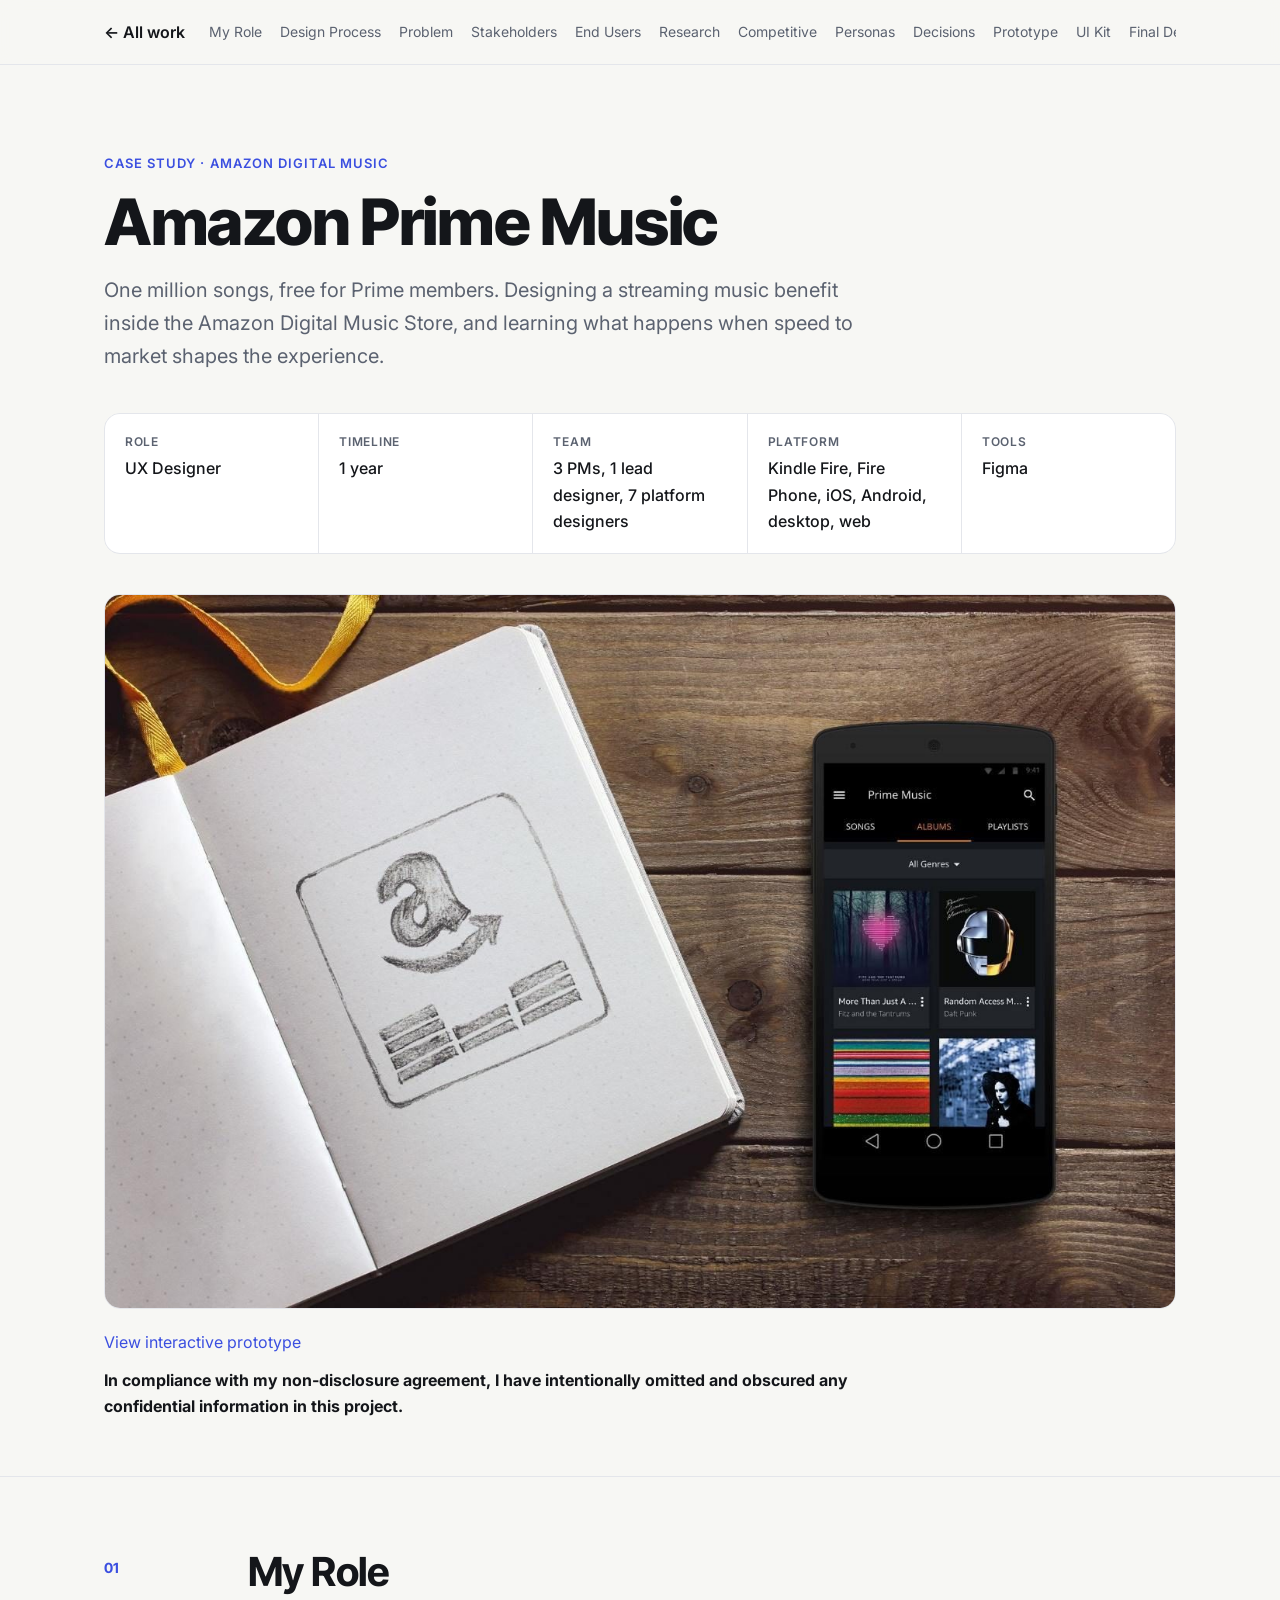
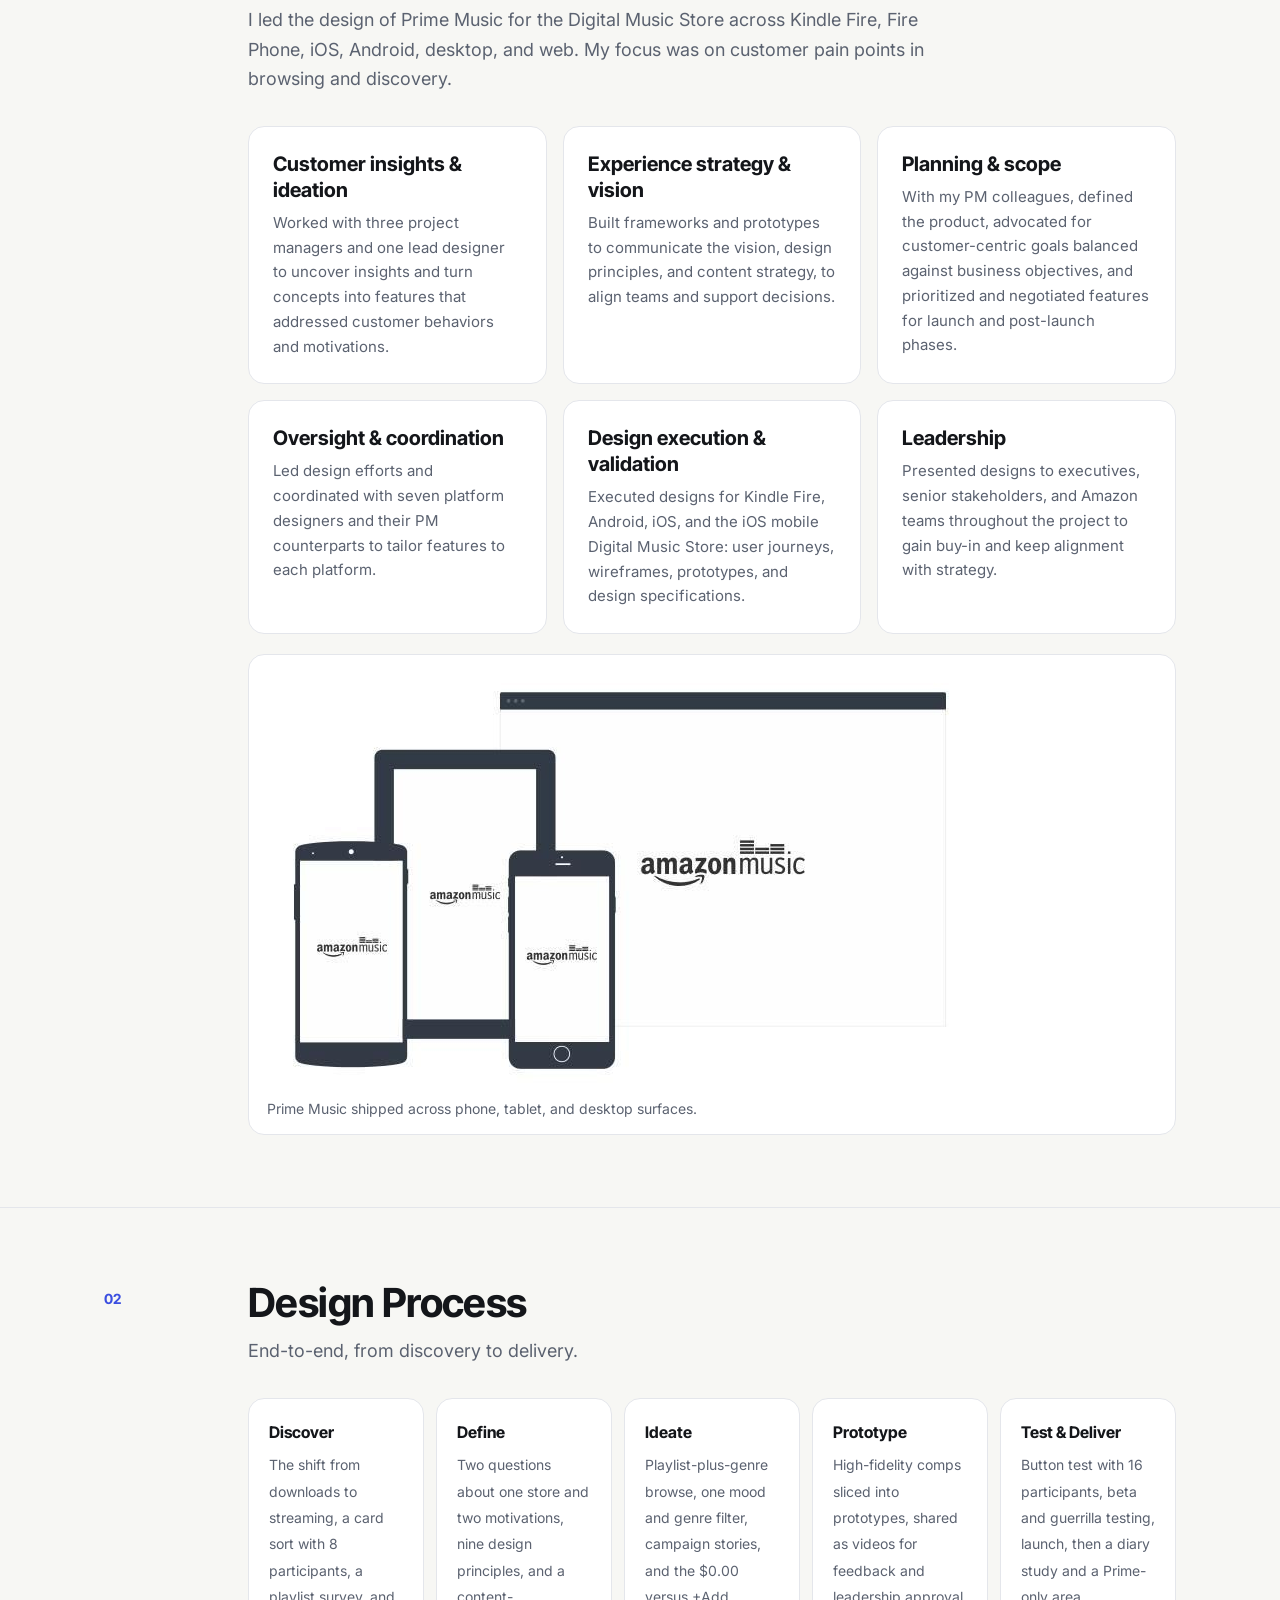
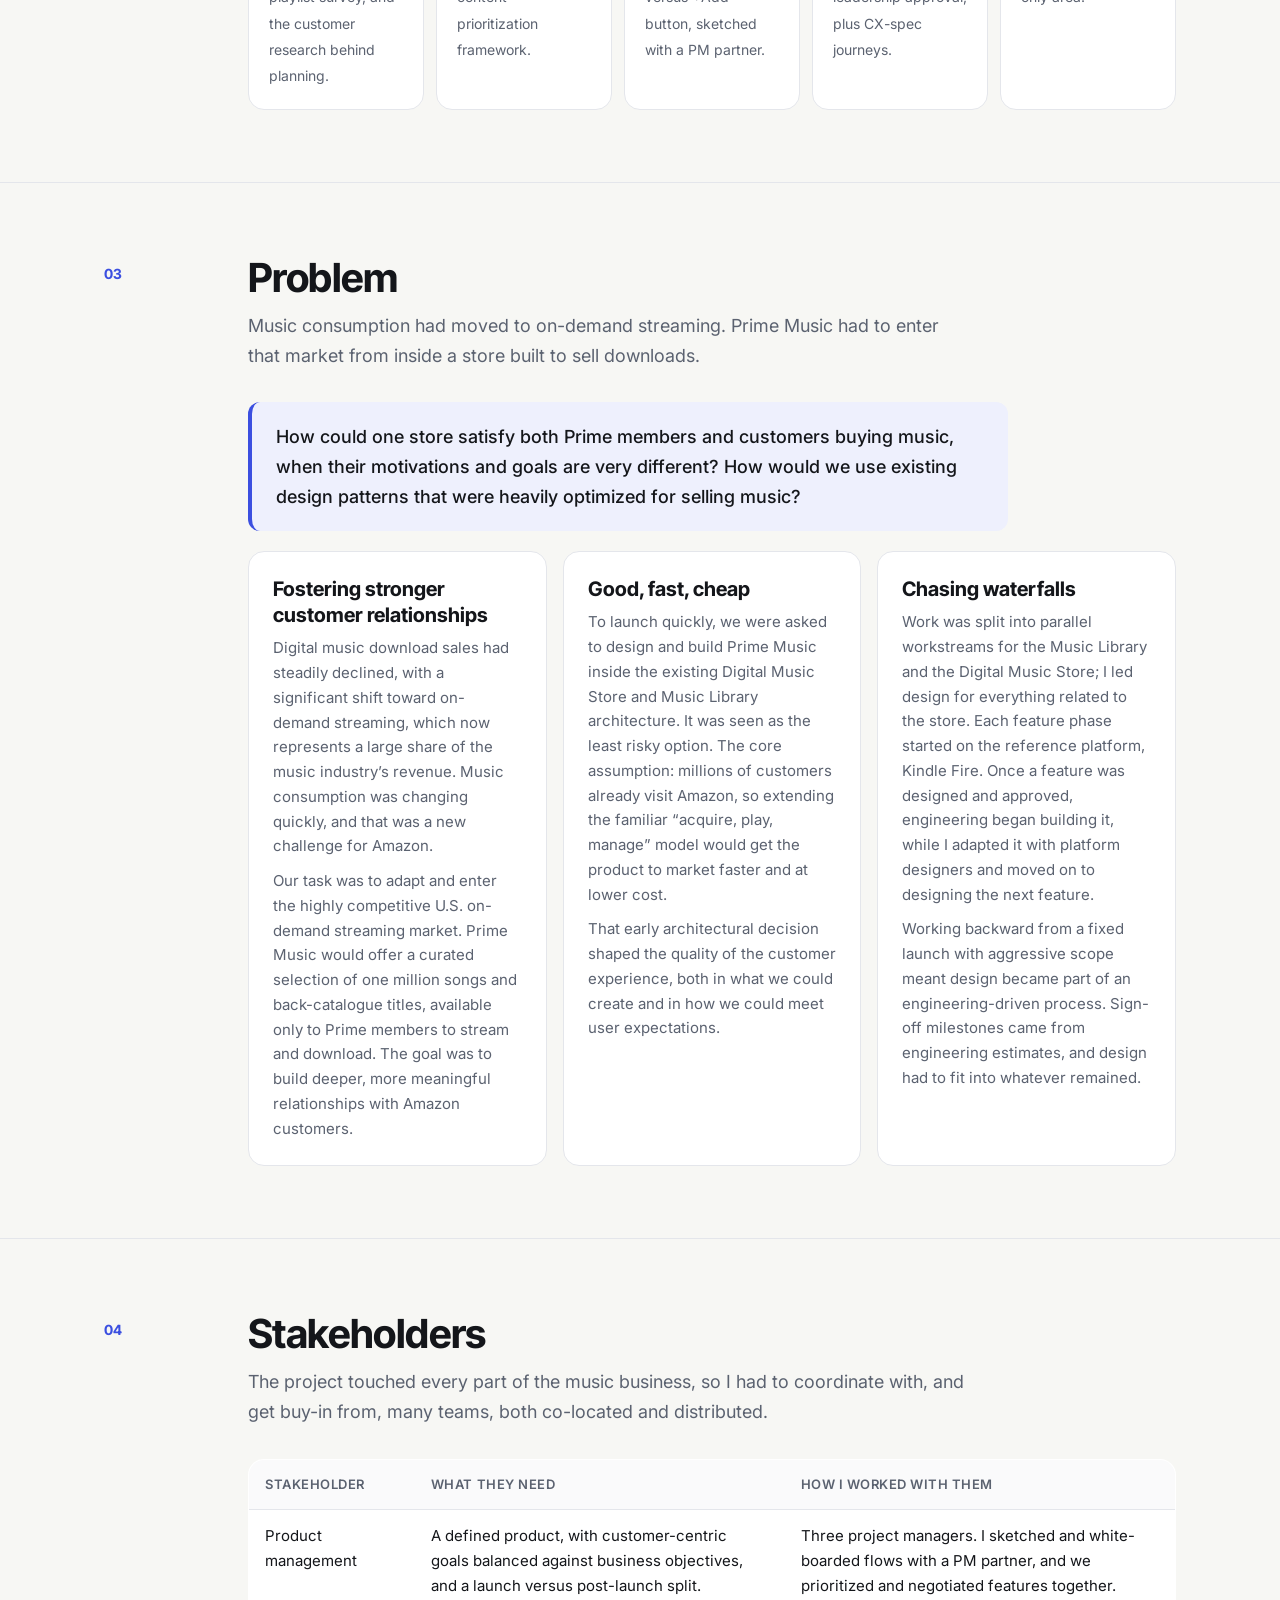
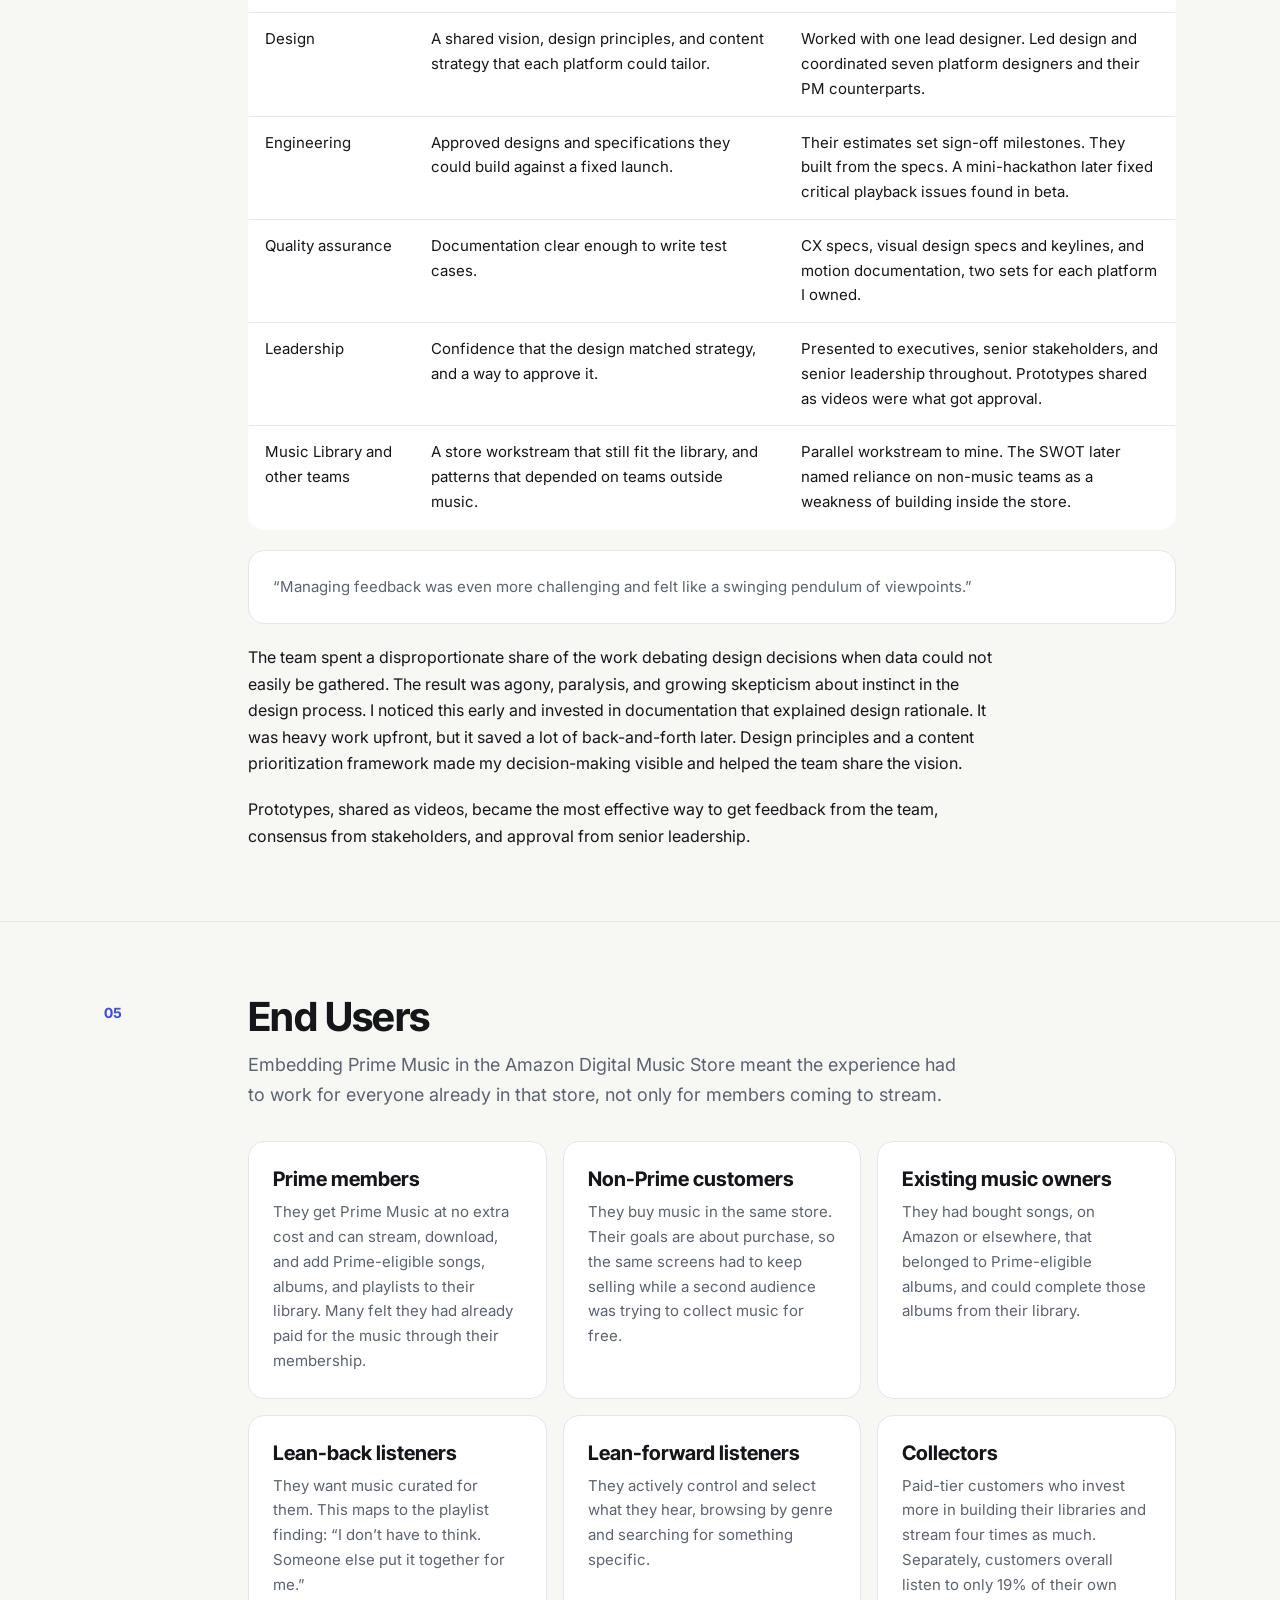
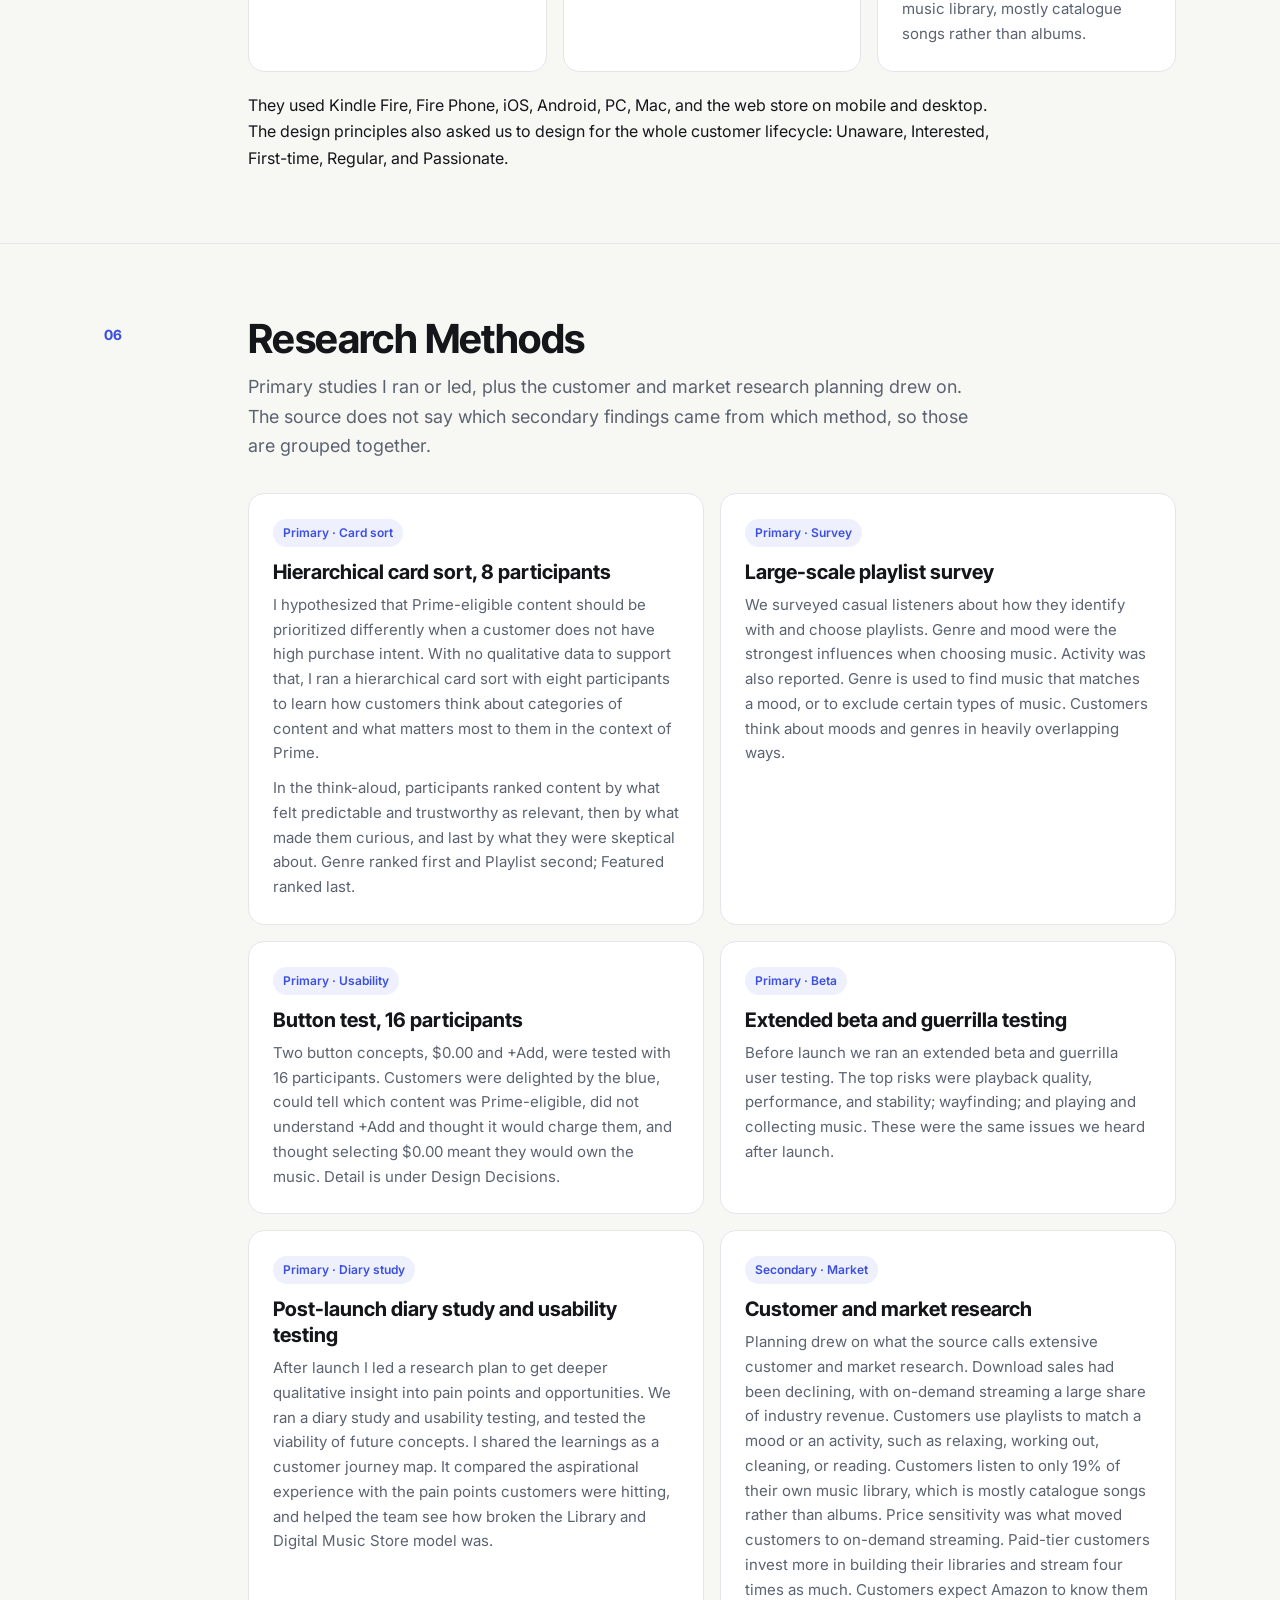
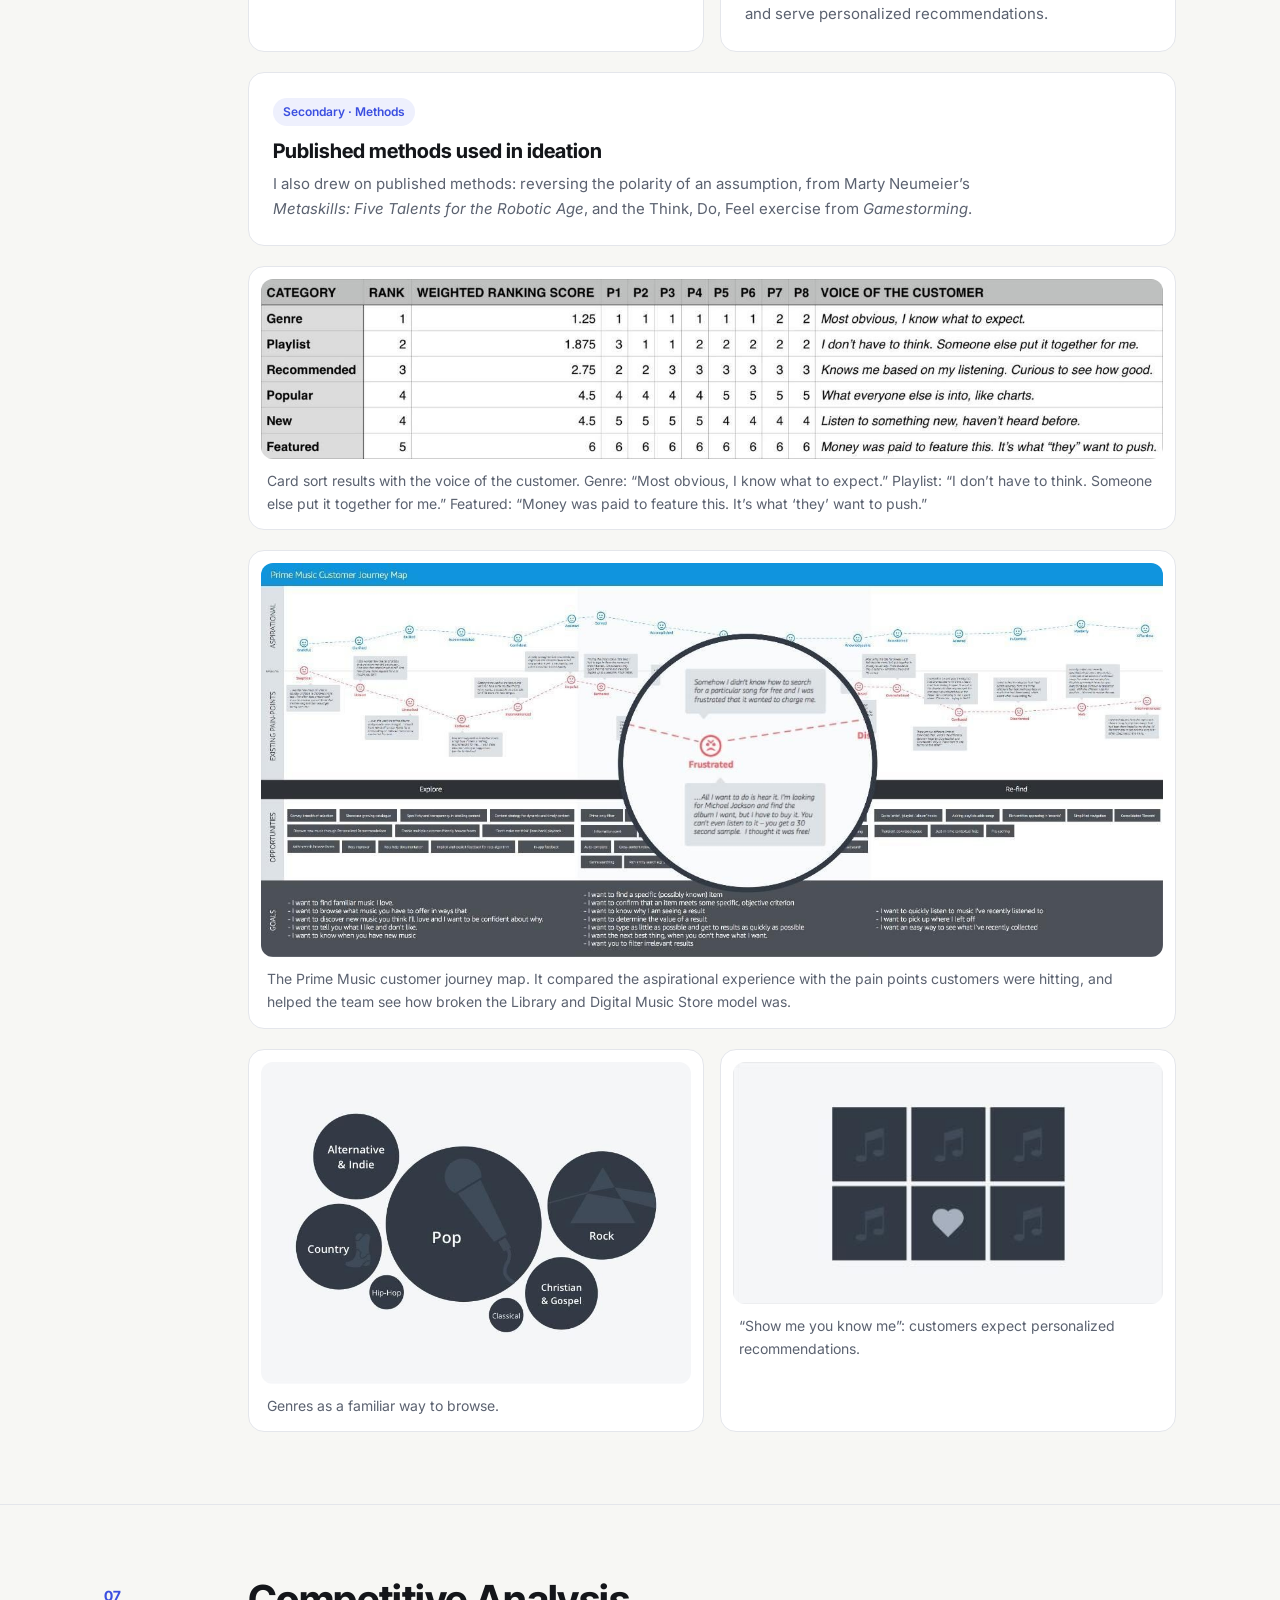
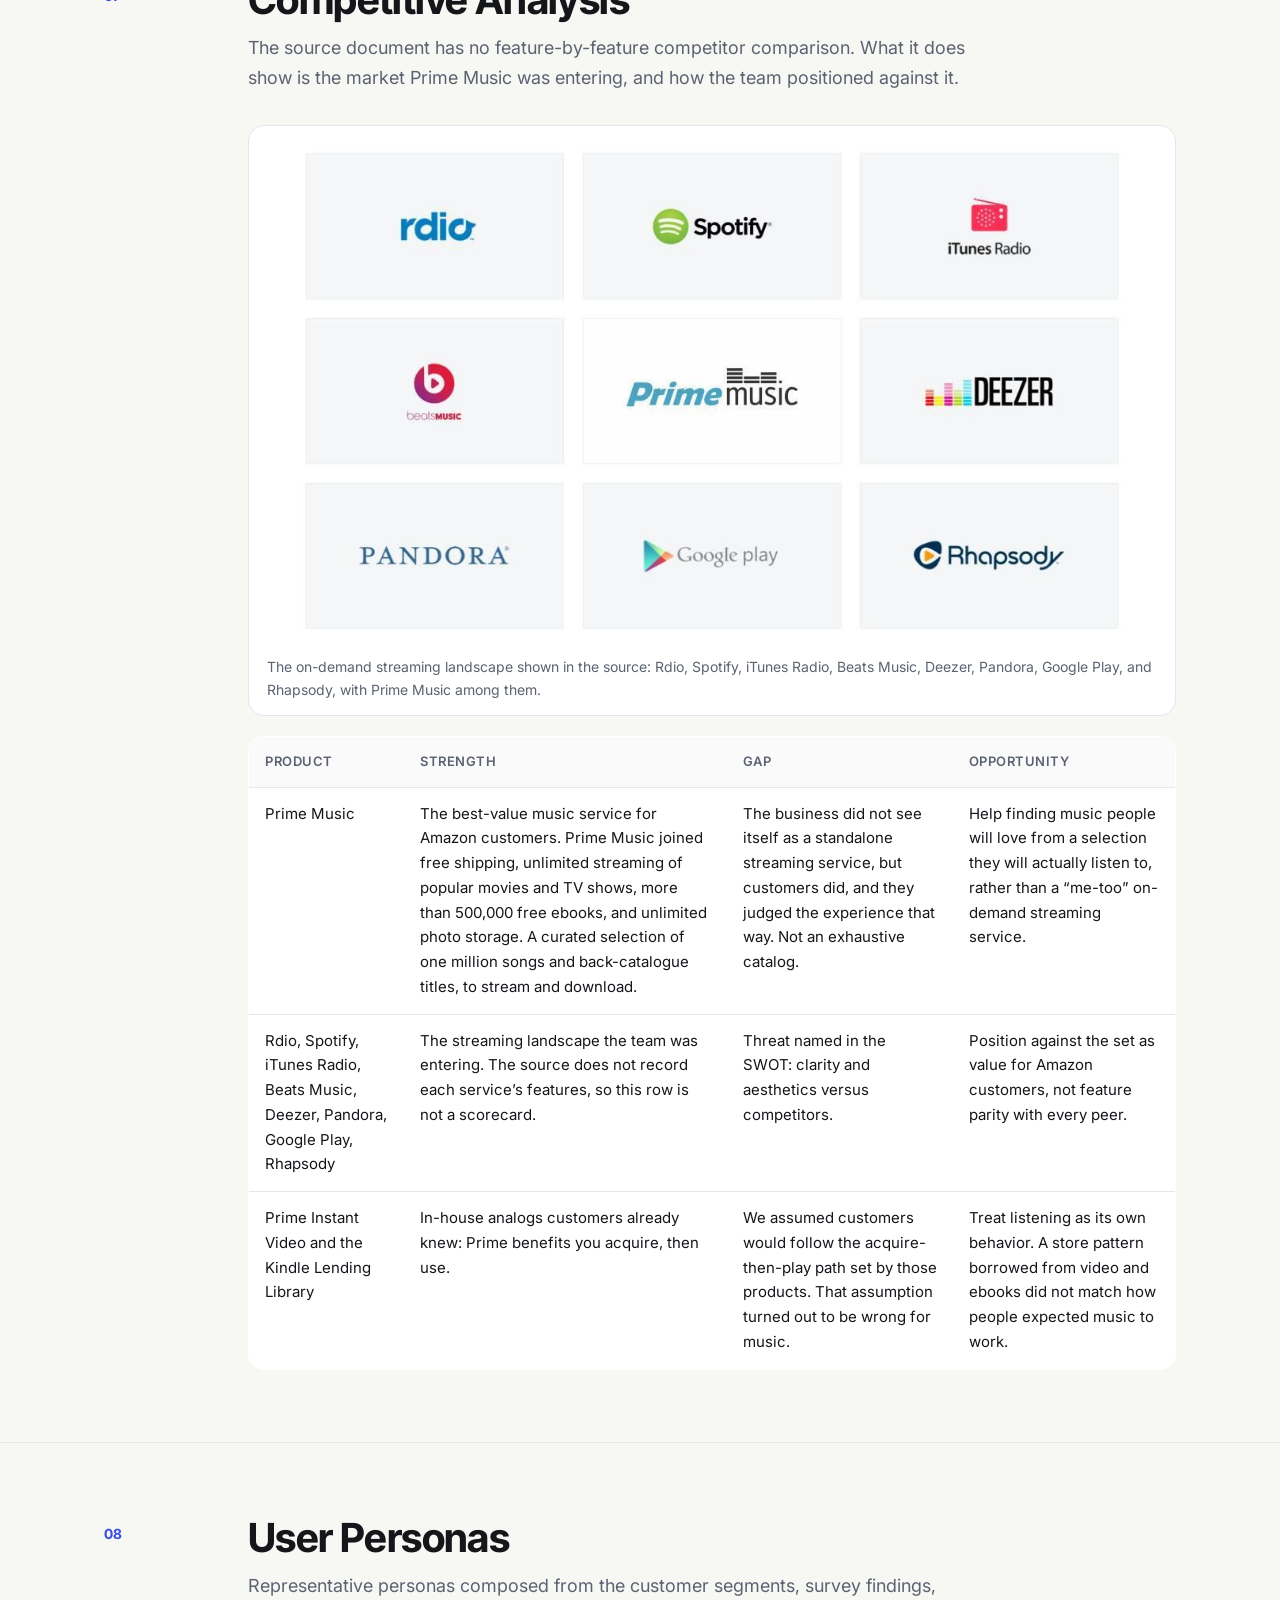
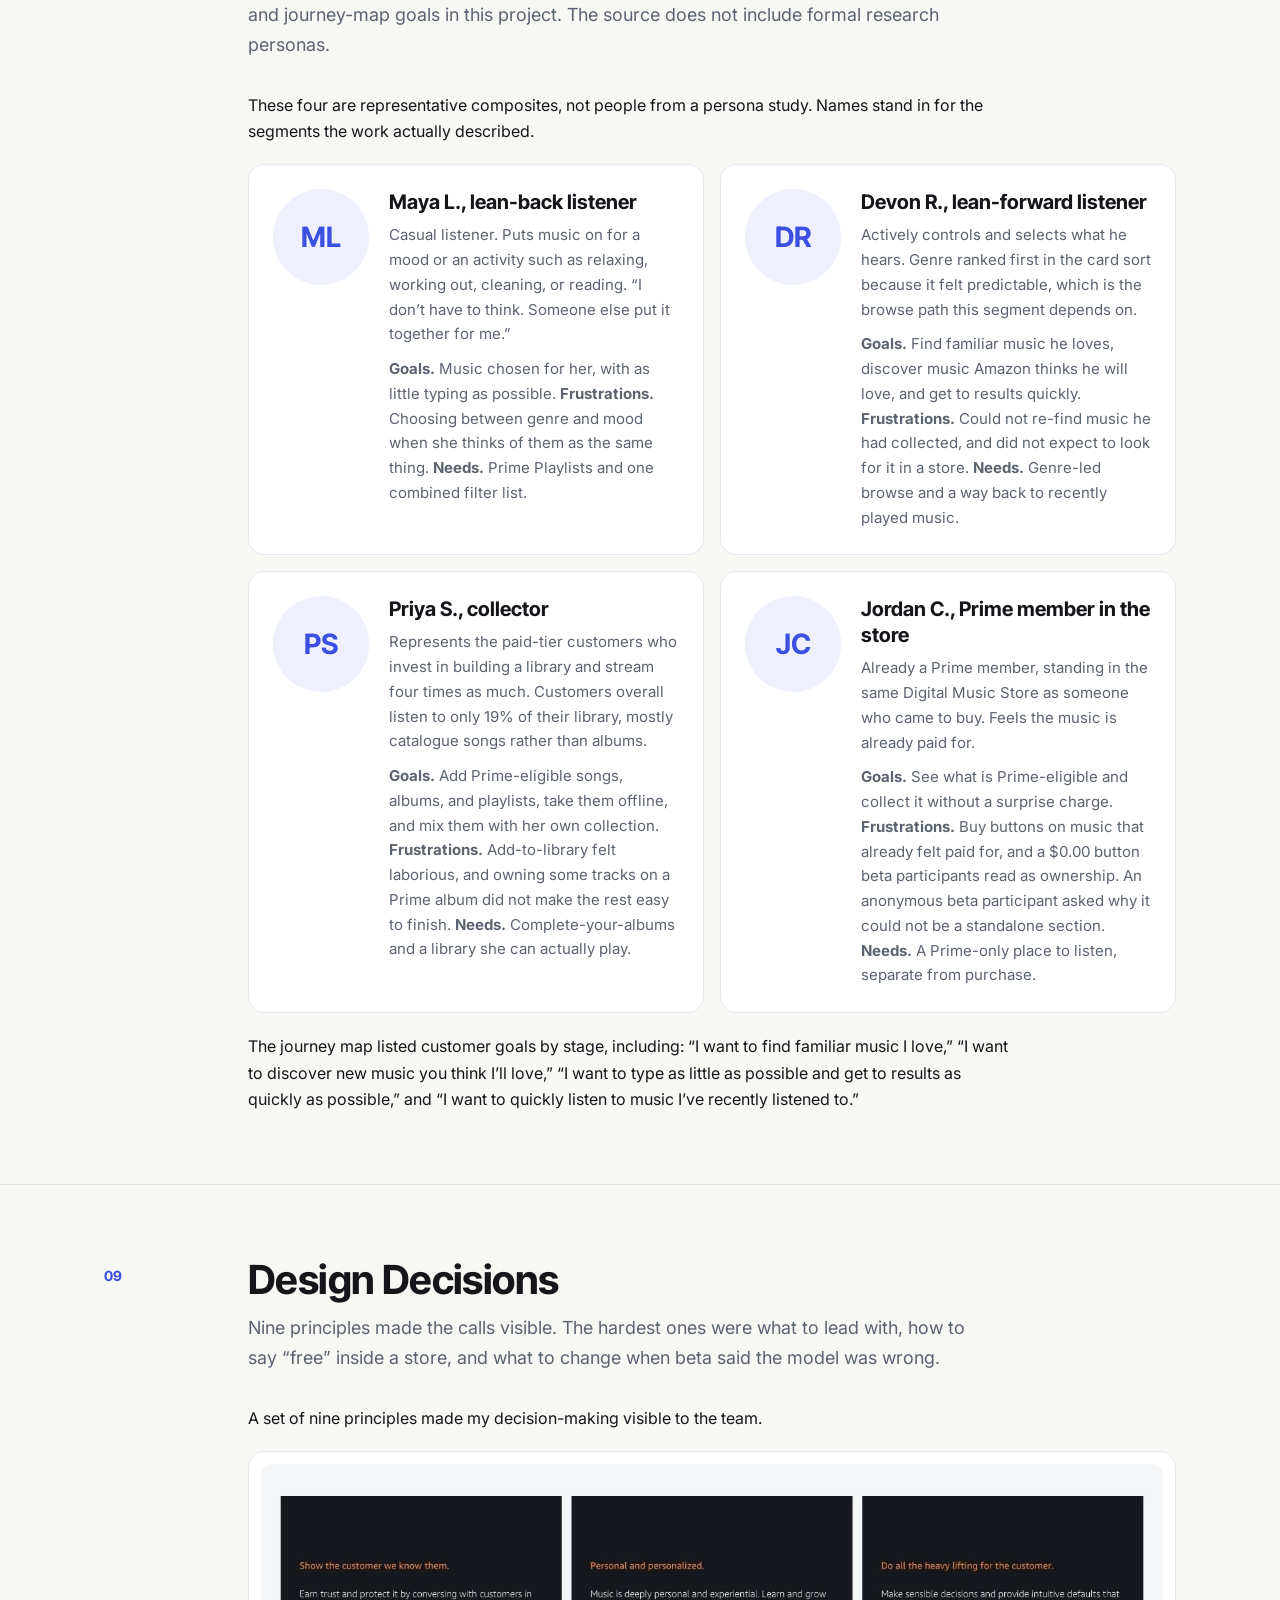
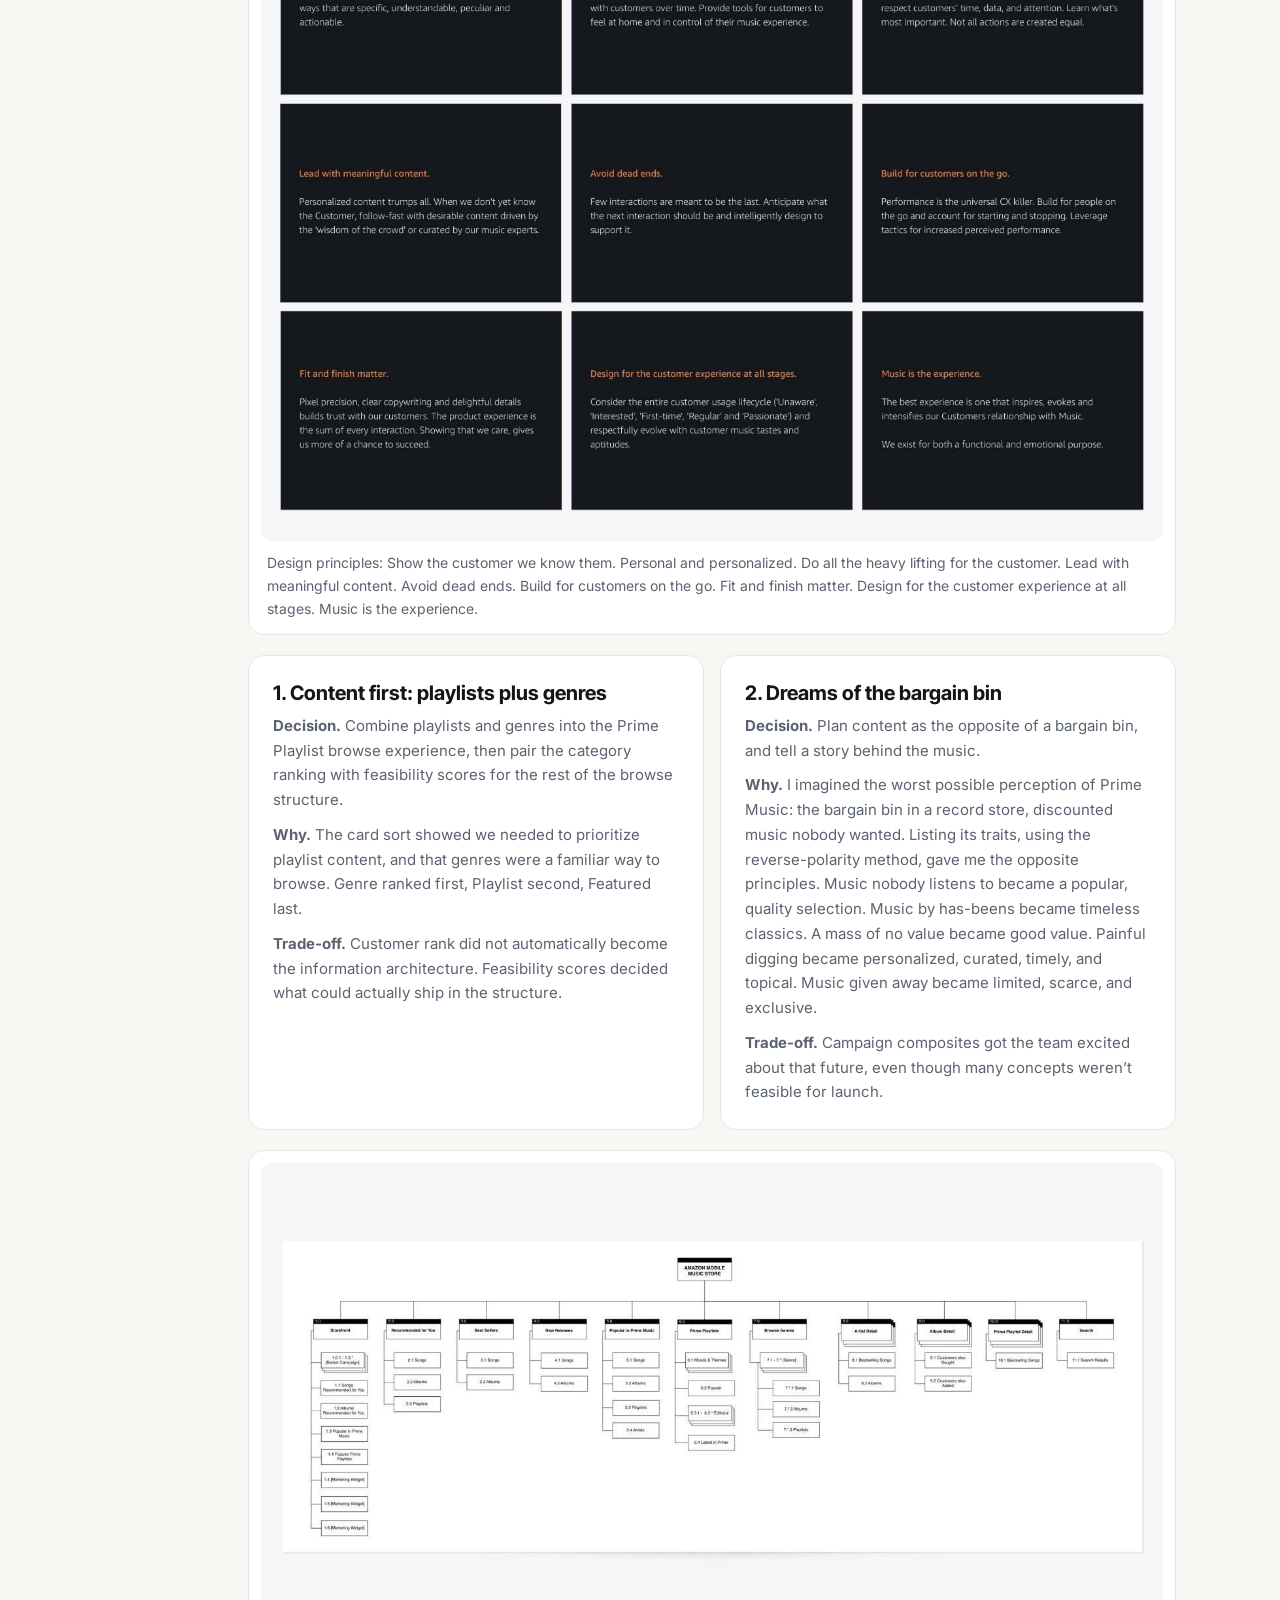
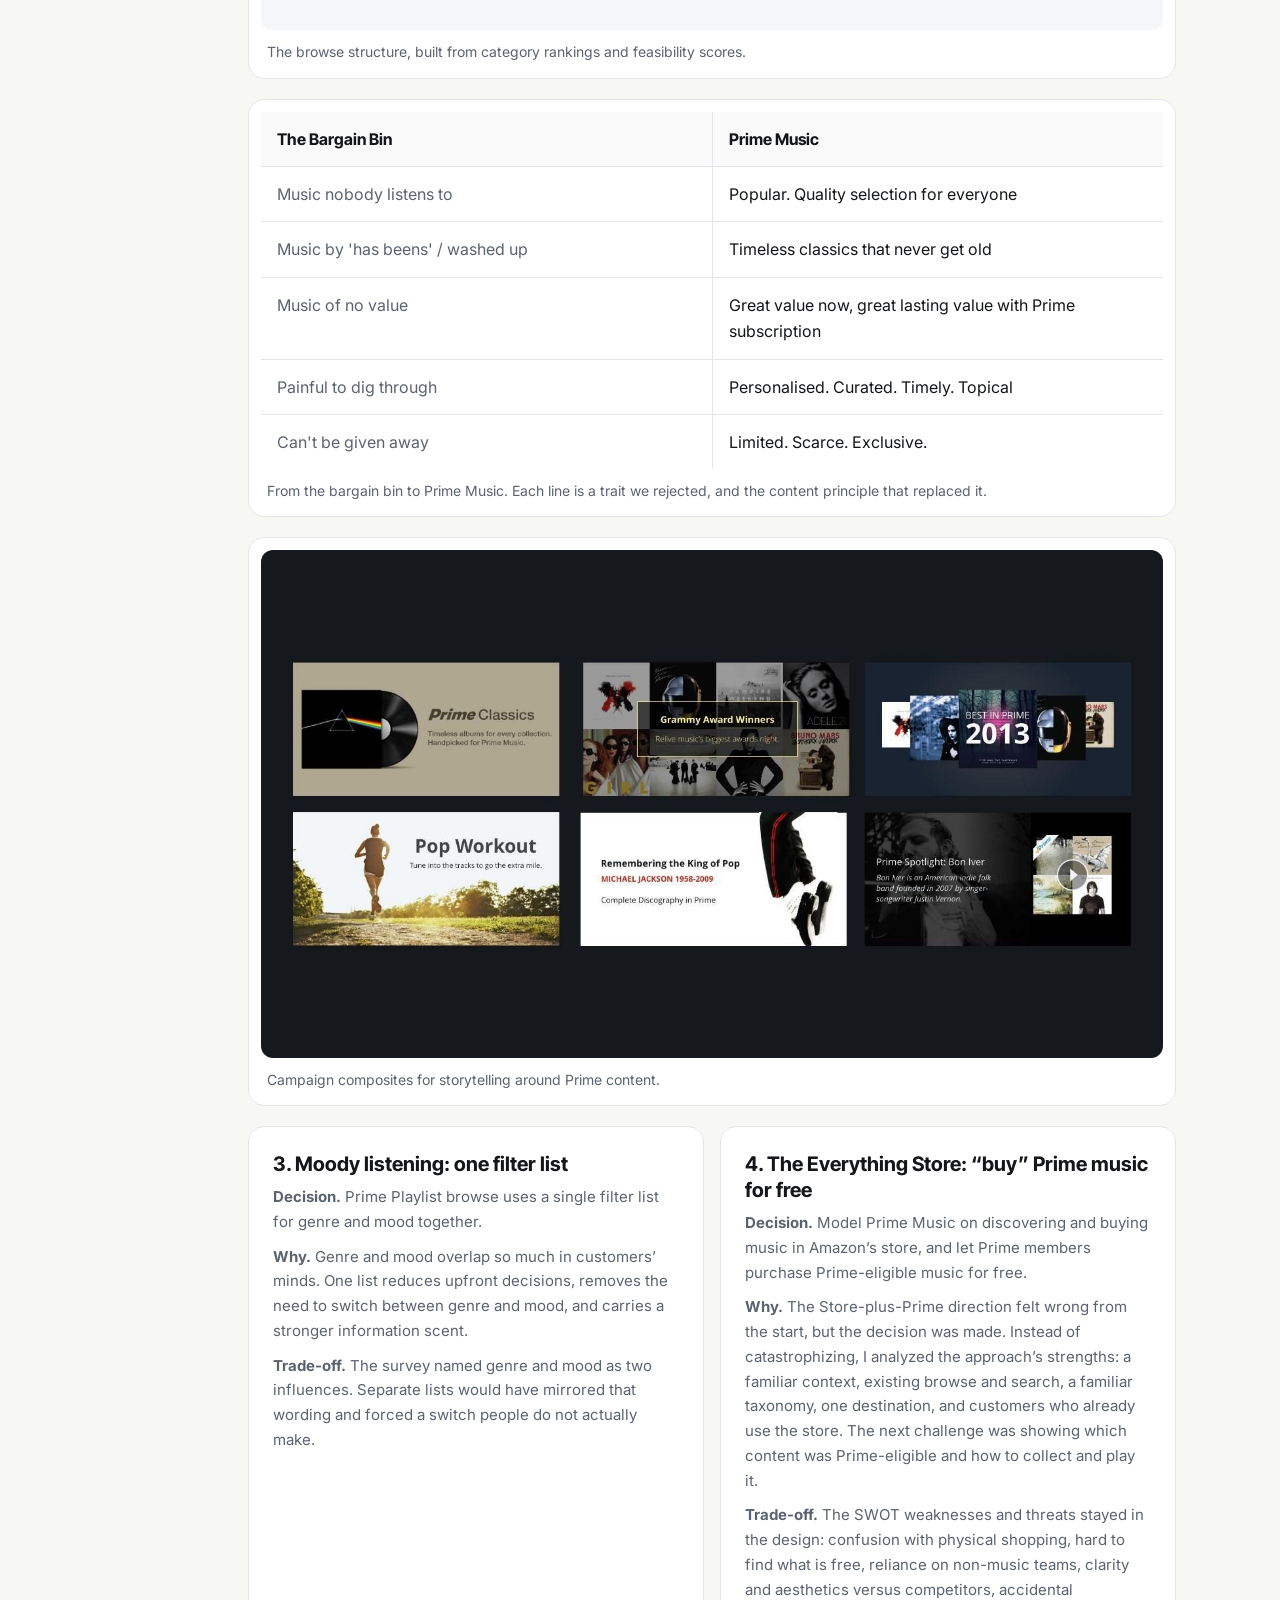
==== commit 7c45bbd0: "Revise the Prime Music case study page without changing the shared stylesheet. Set the hero meta, dr" ====
--- a/index.html
+++ b/index.html
@@ -14,6 +14,31 @@
 <meta name="twitter:card" content="summary_large_image">
 <link rel="icon" href="assets/favicon.svg" type="image/svg+xml">
 <link rel="stylesheet" href="case-study.css">
+<style>
+/* Page-only. The shared case-study.css palette, type, and section structure stay as they are. */
+img{height:auto;object-fit:contain}
+.swatches{display:grid;grid-template-columns:repeat(4,minmax(0,1fr));gap:16px}
+.swatch{width:auto}
+.cs-hero .hero-follow{max-width:760px;margin-top:20px}
+.cs-hero .hero-follow + .hero-follow{margin-top:12px}
+.from-to-row{display:grid;grid-template-columns:1fr 1fr}
+.from-to-row + .from-to-row{border-top:1px solid var(--line)}
+.from-to-row > div{padding:14px 16px}
+.from-to-row > div + div{border-left:1px solid var(--line)}
+.from-to-head > div{font-family:var(--font-head);font-weight:700;background:#FAFAFB}
+.from-to-row:not(.from-to-head) > div:first-child{color:var(--muted)}
+.swot-grid{display:grid;grid-template-columns:1fr 1fr;gap:16px}
+.swot-cell{background:var(--bg);border:1px solid var(--line);border-radius:12px;padding:20px}
+.swot-cell h3{font-size:13px;font-weight:700;letter-spacing:.06em;text-transform:uppercase;color:var(--accent);margin-bottom:10px}
+.swot-cell ul{margin:0;padding-left:18px}
+.swot-cell li{color:var(--muted);font-size:15px}
+.swot-cell li + li{margin-top:6px}
+@media (max-width:700px){
+  .from-to-row,.swot-grid{grid-template-columns:1fr}
+  .from-to-row > div + div{border-left:0;border-top:1px solid var(--line)}
+  .swatches{grid-template-columns:1fr 1fr}
+}
+</style>
 </head>
 <body>
 <nav class="cs-nav"><div class="wrap">
@@ -28,20 +53,20 @@
   <h1>Amazon Prime Music</h1>
   <p class="lede">One million songs, free for Prime members. Designing a streaming music benefit inside the Amazon Digital Music Store, and learning what happens when speed to market shapes the experience.</p>
   <dl class="meta">
-    <div><dt>Role</dt><dd>Design lead, Digital Music Store</dd></div>
-    <div><dt>Timeline</dt><dd>Sept 2020 – May 2021</dd></div>
+    <div><dt>Role</dt><dd>UX Designer</dd></div>
+    <div><dt>Timeline</dt><dd>1 year</dd></div>
     <div><dt>Team</dt><dd>3 PMs, 1 lead designer, 7 platform designers</dd></div>
     <div><dt>Platform</dt><dd>Kindle Fire, Fire Phone, iOS, Android, desktop, web</dd></div>
-    <div><dt>Tools</dt><dd>Whiteboards, comps, prototypes, CX and visual specs</dd></div>
+    <div><dt>Tools</dt><dd>Figma</dd></div>
   </dl>
   <figure class="cs-cover"><img src="assets/hero.jpg" width="1379" height="919" alt="A sketchbook with a hand-drawn Amazon logo next to an Android phone showing Prime Music."></figure>
-  <p style="margin-top:20px"><a href="prototype/">View interactive prototype</a></p>
-  <p style="margin-top:12px;max-width:760px"><strong>In compliance with my non-disclosure agreement, I have intentionally omitted and obscured any confidential information in this project.</strong></p>
+  <p class="hero-follow"><a href="prototype/">View interactive prototype</a></p>
+  <p class="hero-follow"><strong>In compliance with my non-disclosure agreement, I have intentionally omitted and obscured any confidential information in this project.</strong></p>
 </div></header>
 
 <main>
 <section class="cs-section" id="role"><div class="wrap">
-  <div class="head"><div class="num">01</div><div><h2>My Role</h2><p>I led the design of Prime Music for the Digital Music Store across Kindle Fire, Fire Phone, iOS, Android, desktop, and web, from the start of the project in September 2020 until May 2021. My focus was on customer pain points in browsing and discovery.</p></div></div>
+  <div class="head"><div class="num">01</div><div><h2>My Role</h2><p>I led the design of Prime Music for the Digital Music Store across Kindle Fire, Fire Phone, iOS, Android, desktop, and web. My focus was on customer pain points in browsing and discovery.</p></div></div>
   <div class="body">
     <div class="grid g3">
       <article class="card"><h3>Customer insights &amp; ideation</h3><p>Worked with three project managers and one lead designer to uncover insights and turn concepts into features that addressed customer behaviors and motivations.</p></article>
@@ -61,11 +86,11 @@
 <section class="cs-section" id="design"><div class="wrap">
   <div class="head"><div class="num">02</div><div><h2>Design Process</h2><p>End-to-end, from discovery to delivery.</p></div></div>
   <div class="body"><div class="process">
-    <div class="step"><b>Discover</b><span>Market shift since 2019, a card sort with 8 participants, a playlist survey, and the customer research behind planning.</span></div>
+    <div class="step"><b>Discover</b><span>The shift from downloads to streaming, a card sort with 8 participants, a playlist survey, and the customer research behind planning.</span></div>
     <div class="step"><b>Define</b><span>Two questions about one store and two motivations, nine design principles, and a content-prioritization framework.</span></div>
     <div class="step"><b>Ideate</b><span>Playlist-plus-genre browse, one mood and genre filter, campaign stories, and the $0.00 versus +Add button, sketched with a PM partner.</span></div>
     <div class="step"><b>Prototype</b><span>High-fidelity comps sliced into prototypes, shared as videos for feedback and leadership approval, plus CX-spec journeys.</span></div>
-    <div class="step"><b>Test &amp; Deliver</b><span>Button test with 16 participants, beta and guerrilla testing, launch on June 11, then a diary study and a Prime-only area.</span></div>
+    <div class="step"><b>Test &amp; Deliver</b><span>Button test with 16 participants, beta and guerrilla testing, launch, then a diary study and a Prime-only area.</span></div>
   </div></div>
 </div></section>
 
@@ -76,24 +101,20 @@
     <div class="grid g3">
       <article class="card">
         <h3>Fostering stronger customer relationships</h3>
-        <p>Since 2019, digital music download sales had steadily declined, with a significant shift toward on-demand streaming, which now represents a large share of the music industry’s revenue. Music consumption was changing quickly, and that was a new challenge for Amazon.</p>
-        <p style="margin-top:10px">Our task was to adapt and enter the highly competitive U.S. on-demand streaming market. Prime Music would offer a curated selection of one million songs and catalogue titles (at least six months old), available only to Prime members to stream and download. The goal was to build deeper, more meaningful relationships with Amazon customers.</p>
+        <p>Digital music download sales had steadily declined, with a significant shift toward on-demand streaming, which now represents a large share of the music industry’s revenue. Music consumption was changing quickly, and that was a new challenge for Amazon.</p>
+        <p style="margin-top:10px">Our task was to adapt and enter the highly competitive U.S. on-demand streaming market. Prime Music would offer a curated selection of one million songs and back-catalogue titles, available only to Prime members to stream and download. The goal was to build deeper, more meaningful relationships with Amazon customers.</p>
       </article>
       <article class="card">
         <h3>Good, fast, cheap</h3>
-        <p>To launch quickly, we were asked to design and build Prime Music inside the existing Digital Music Store and Music Library architecture. It was seen as the least risky option. The core assumption: millions of customers visit Amazon daily, so extending the familiar “acquire, play, manage” model would get the product to market faster and at lower cost.</p>
+        <p>To launch quickly, we were asked to design and build Prime Music inside the existing Digital Music Store and Music Library architecture. It was seen as the least risky option. The core assumption: millions of customers already visit Amazon, so extending the familiar “acquire, play, manage” model would get the product to market faster and at lower cost.</p>
         <p style="margin-top:10px">That early architectural decision shaped the quality of the customer experience, both in what we could create and in how we could meet user expectations.</p>
       </article>
       <article class="card">
         <h3>Chasing waterfalls</h3>
         <p>Work was split into parallel workstreams for the Music Library and the Digital Music Store; I led design for everything related to the store. Each feature phase started on the reference platform, Kindle Fire. Once a feature was designed and approved, engineering began building it, while I adapted it with platform designers and moved on to designing the next feature.</p>
-        <p style="margin-top:10px">Working backward from a fixed launch date with aggressive scope meant design became part of an engineering-driven process. Sign-off milestones came from engineering estimates, and design got whatever time was left.</p>
-      </article>
-    </div>
-    <figure class="figure">
-      <img src="assets/waterfall.jpg" width="746" height="387" alt="A stepped waterfall diagram of sequential phases.">
-      <figcaption>The serialized, waterfall delivery model: each feature phase ran design, approval, then build.</figcaption>
-    </figure>
+        <p style="margin-top:10px">Working backward from a fixed launch with aggressive scope meant design became part of an engineering-driven process. Sign-off milestones came from engineering estimates, and design had to fit into whatever remained.</p>
+      </article>
+    </div>
   </div>
 </div></section>
 
@@ -116,7 +137,7 @@
         </tr>
         <tr>
           <td>Engineering</td>
-          <td>Approved designs and specifications they could build against a fixed launch date.</td>
+          <td>Approved designs and specifications they could build against a fixed launch.</td>
           <td>Their estimates set sign-off milestones. They built from the specs. A mini-hackathon later fixed critical playback issues found in beta.</td>
         </tr>
         <tr>
@@ -138,7 +159,7 @@
     </table>
     </div>
     <article class="card"><p>“Managing feedback was even more challenging and felt like a swinging pendulum of viewpoints.”</p></article>
-    <p>The team spent a disproportionate amount of time debating design decisions when data could not easily be gathered. The result was agony, paralysis, and growing skepticism about instinct in the design process. I noticed this early and invested in documentation that explained design rationale. It was time-consuming upfront, but it saved a lot of back-and-forth later. Design principles and a content prioritization framework made my decision-making visible and helped the team share the vision.</p>
+    <p>The team spent a disproportionate share of the work debating design decisions when data could not easily be gathered. The result was agony, paralysis, and growing skepticism about instinct in the design process. I noticed this early and invested in documentation that explained design rationale. It was heavy work upfront, but it saved a lot of back-and-forth later. Design principles and a content prioritization framework made my decision-making visible and helped the team share the vision.</p>
     <p>Prototypes, shared as videos, became the most effective way to get feedback from the team, consensus from stakeholders, and approval from senior leadership.</p>
   </div>
 </div></section>
@@ -181,17 +202,17 @@
       <article class="card">
         <div class="tag">Primary · Beta</div>
         <h3>Extended beta and guerrilla testing</h3>
-        <p>Two months before launch we ran an extended beta and guerrilla user testing. The top risks were playback quality, performance, and stability; wayfinding; and playing and collecting music. These were the same issues we heard after launch.</p>
+        <p>Before launch we ran an extended beta and guerrilla user testing. The top risks were playback quality, performance, and stability; wayfinding; and playing and collecting music. These were the same issues we heard after launch.</p>
       </article>
       <article class="card">
         <div class="tag">Primary · Diary study</div>
         <h3>Post-launch diary study and usability testing</h3>
-        <p>After launch I led a research plan to get deeper qualitative insight into pain points and opportunities. Over two weeks we ran a diary study and usability testing, and tested the viability of future concepts. I shared the learnings as a customer journey map. It compared the aspirational experience with today’s pain points, and helped the team see how broken the Library and Digital Music Store model was.</p>
+        <p>After launch I led a research plan to get deeper qualitative insight into pain points and opportunities. We ran a diary study and usability testing, and tested the viability of future concepts. I shared the learnings as a customer journey map. It compared the aspirational experience with the pain points customers were hitting, and helped the team see how broken the Library and Digital Music Store model was.</p>
       </article>
       <article class="card">
         <div class="tag">Secondary · Market</div>
         <h3>Customer and market research</h3>
-        <p>Planning drew on what the source calls extensive customer and market research. Download sales had been declining since 2019, with on-demand streaming a large share of industry revenue. Customers use playlists to match a mood or an activity, such as relaxing, working out, cleaning, or reading. Customers listen to only 19% of their own music library, which is mostly catalogue songs rather than albums. Price sensitivity was what moved customers to on-demand streaming. Paid-tier customers invest more in building their libraries and stream four times as much. Customers expect Amazon to know them and serve personalized recommendations.</p>
+        <p>Planning drew on what the source calls extensive customer and market research. Download sales had been declining, with on-demand streaming a large share of industry revenue. Customers use playlists to match a mood or an activity, such as relaxing, working out, cleaning, or reading. Customers listen to only 19% of their own music library, which is mostly catalogue songs rather than albums. Price sensitivity was what moved customers to on-demand streaming. Paid-tier customers invest more in building their libraries and stream four times as much. Customers expect Amazon to know them and serve personalized recommendations.</p>
       </article>
     </div>
     <article class="card">
@@ -205,7 +226,7 @@
     </figure>
     <figure class="figure">
       <img src="assets/journey-map.jpg" width="1378" height="602" alt="Prime Music customer journey map with aspirational and existing pain-point emotion lines across Explore and Re-find stages, opportunity tags, and customer goals. A magnified callout shows a frustrated customer quote about being asked to pay.">
-      <figcaption>The Prime Music customer journey map. It compared the aspirational experience with today’s pain points, and helped the team see how broken the Library and Digital Music Store model was.</figcaption>
+      <figcaption>The Prime Music customer journey map. It compared the aspirational experience with the pain points customers were hitting, and helped the team see how broken the Library and Digital Music Store model was.</figcaption>
     </figure>
     <div class="grid g2">
       <figure class="figure">
@@ -233,7 +254,7 @@
       <tbody>
         <tr>
           <td>Prime Music</td>
-          <td>The best-value music service for Amazon customers. Prime Music joined two-day free shipping, unlimited streaming of popular movies and TV shows, more than 500,000 free ebooks, and unlimited photo storage. A curated selection of one million songs and catalogue titles at least six months old, to stream and download.</td>
+          <td>The best-value music service for Amazon customers. Prime Music joined free shipping, unlimited streaming of popular movies and TV shows, more than 500,000 free ebooks, and unlimited photo storage. A curated selection of one million songs and back-catalogue titles, to stream and download.</td>
           <td>The business did not see itself as a standalone streaming service, but customers did, and they judged the experience that way. Not an exhaustive catalog.</td>
           <td>Help finding music people will love from a selection they will actually listen to, rather than a “me-too” on-demand streaming service.</td>
         </tr>
@@ -324,16 +345,39 @@
       <img src="assets/browse-structure.jpg" width="1380" height="715" alt="A tree diagram of the store browse structure.">
       <figcaption>The browse structure, built from category rankings and feasibility scores.</figcaption>
     </figure>
-    <div class="grid g2">
-      <figure class="figure">
-        <img src="assets/bargain-bin.jpg" width="1600" height="1064" alt="Whiteboard: The Bargain Bin mapped to Prime Music. Music nobody listens to becomes popular, quality selection for everyone; music by has-beens becomes timeless classics; mass of no value becomes good value, your listening is better; painful to dig through becomes personalized, curated, timely, topical; cast to given away becomes limited, scarce, exclusive.">
-        <figcaption>Reversing the bargain bin into content principles.</figcaption>
-      </figure>
-      <figure class="figure">
-        <img src="assets/campaign-composites.jpg" width="1377" height="775" alt="Dark campaign tiles: Prime Classics, Pop Workout, 2013, and other editorial playlists.">
-        <figcaption>Campaign composites for storytelling around Prime content.</figcaption>
-      </figure>
-    </div>
+    <figure class="figure">
+      <div class="from-to">
+        <div class="from-to-row from-to-head">
+          <div>The Bargain Bin</div>
+          <div>Prime Music</div>
+        </div>
+        <div class="from-to-row">
+          <div>Music nobody listens to</div>
+          <div>Popular. Quality selection for everyone</div>
+        </div>
+        <div class="from-to-row">
+          <div>Music by 'has beens' / washed up</div>
+          <div>Timeless classics that never get old</div>
+        </div>
+        <div class="from-to-row">
+          <div>Music of no value</div>
+          <div>Great value now, great lasting value with Prime subscription</div>
+        </div>
+        <div class="from-to-row">
+          <div>Painful to dig through</div>
+          <div>Personalised. Curated. Timely. Topical</div>
+        </div>
+        <div class="from-to-row">
+          <div>Can't be given away</div>
+          <div>Limited. Scarce. Exclusive.</div>
+        </div>
+      </div>
+      <figcaption>From the bargain bin to Prime Music. Each line is a trait we rejected, and the content principle that replaced it.</figcaption>
+    </figure>
+    <figure class="figure">
+      <img src="assets/campaign-composites.jpg" width="1377" height="775" alt="Dark campaign tiles, including Prime Classics, Grammy Award Winners, Best in Prime, Pop Workout, a Michael Jackson collection, and a Bon Iver spotlight.">
+      <figcaption>Campaign composites for storytelling around Prime content.</figcaption>
+    </figure>
 
     <div class="grid g2">
       <article class="card">
@@ -345,7 +389,7 @@
       <article class="card">
         <h3>4. The Everything Store: “buy” Prime music for free</h3>
         <p><strong>Decision.</strong> Model Prime Music on discovering and buying music in Amazon’s store, and let Prime members purchase Prime-eligible music for free.</p>
-        <p style="margin-top:10px"><strong>Why.</strong> The Store-plus-Prime direction felt wrong from the start, but the decision was made. Instead of catastrophizing, I analyzed the approach’s strengths: a familiar context, existing browse and search, a familiar taxonomy, one destination, and customers who already spend time in the store. The next challenge was showing which content was Prime-eligible and how to collect and play it.</p>
+        <p style="margin-top:10px"><strong>Why.</strong> The Store-plus-Prime direction felt wrong from the start, but the decision was made. Instead of catastrophizing, I analyzed the approach’s strengths: a familiar context, existing browse and search, a familiar taxonomy, one destination, and customers who already use the store. The next challenge was showing which content was Prime-eligible and how to collect and play it.</p>
         <p style="margin-top:10px"><strong>Trade-off.</strong> The SWOT weaknesses and threats stayed in the design: confusion with physical shopping, hard to find what is free, reliance on non-music teams, clarity and aesthetics versus competitors, accidental purchases, and patterns that were hard to extend.</p>
       </article>
     </div>
@@ -353,16 +397,55 @@
       <img src="assets/playlist-filter-flow.jpg" width="1380" height="656" alt="Four screens showing the Prime Playlists browse opening a single genre and mood filter list.">
       <figcaption>Prime Playlist browse with a single combined filter list.</figcaption>
     </figure>
-    <div class="grid g2">
-      <figure class="figure">
-        <img src="assets/swot.jpg" width="1380" height="1035" alt="Handwritten SWOT. Strengths: familiar context, existing browse and search patterns, familiar taxonomy, one destination, customers spend time in Store. Weaknesses: unfocused and unoptimized, confusion with physical shopping, hard to find free, extensibility of patterns, reliance on non-music teams. Opportunities: upsell and value comparison, traffic, promotion experiments, cross-category journeys, no Prime results lead to sales. Threats: clarity and aesthetics vs. competitors, accidental purchases, usability, not extensible, requires internet connection.">
-        <figcaption>SWOT of the Store + Prime Music approach.</figcaption>
-      </figure>
-      <figure class="figure">
-        <img src="assets/store-recommendations.jpg" width="1380" height="477" alt="Store carousels titled Prime Members Also Listened To and Customers Also Bought.">
-        <figcaption>Store recommendation patterns reused for Prime.</figcaption>
-      </figure>
-    </div>
+    <figure class="figure">
+      <div class="swot-grid">
+        <div class="swot-cell">
+          <h3>Strengths</h3>
+          <ul>
+            <li>Familiarity of context / experience</li>
+            <li>Existing browse / search patterns</li>
+            <li>Existing / familiar taxonomy</li>
+            <li>One destination</li>
+            <li>Customers spend time in Store</li>
+          </ul>
+        </div>
+        <div class="swot-cell">
+          <h3>Weaknesses</h3>
+          <ul>
+            <li>Unfocused &amp; unoptimised</li>
+            <li>Confusion with physical shopping</li>
+            <li>Confusion / work hard to find 'free'</li>
+            <li>Extensibility of existing design patterns</li>
+            <li>Reliance on other teams (non-music)</li>
+          </ul>
+        </div>
+        <div class="swot-cell">
+          <h3>Opportunities</h3>
+          <ul>
+            <li>Upsell &amp; value comparison</li>
+            <li>Quantity of traffic</li>
+            <li>Attraction / Promotion experiments / ops</li>
+            <li>Cross-category journeys</li>
+            <li>No results in prime lead to sales</li>
+          </ul>
+        </div>
+        <div class="swot-cell">
+          <h3>Threats</h3>
+          <ul>
+            <li>Clarity, aesthetics vs. competitors</li>
+            <li>Accidental purchases</li>
+            <li>Usability</li>
+            <li>Not extensible</li>
+            <li>Requires internet connection</li>
+          </ul>
+        </div>
+      </div>
+      <figcaption>Strengths, weaknesses, opportunities, and threats of putting Prime Music inside the store.</figcaption>
+    </figure>
+    <figure class="figure">
+      <img src="assets/store-recommendations.jpg" width="1380" height="477" alt="Store carousels titled Prime Members Also Listened To and Customers Also Bought.">
+      <figcaption>Store recommendation patterns reused for Prime.</figcaption>
+    </figure>
 
     <article class="card">
       <h3>5. The controversial blue button</h3>
@@ -385,7 +468,7 @@
       <h3>6. Last-minute pivots</h3>
       <p><strong>Playback.</strong> Beta customers said Prime streams took too long to start and often stopped. Performance and reliability were the product experience. A mini-hackathon fixed the critical issues.</p>
       <p style="margin-top:10px"><strong>Wayfinding.</strong> Customers struggled to find Prime Music, felt lost, and could not re-find music they had collected. They didn’t expect to look for it in a store; “renting” music did not exist in their minds. We pulled the Prime sections out into their own area in the top-level navigation. It tested well for discoverability, but the items were really deep links into the store, so customers wandered into other store areas without knowing why. The team was divided on this band-aid, but accepted it for launch.</p>
-      <p style="margin-top:10px"><strong>Playing and collecting.</strong> Customers valued add-to-library but found it laborious and confusing. The team wanted to add playback to the store. I argued against it: stretching retail patterns optimized for selling would clutter the experience for everyone and ignore the complexity of playing, downloading, and managing music. Digging deeper, customers were also frustrated by seeing purchasable, non-Prime music. Our designs said buy, buy, buy, while customers felt they had already paid. A pure music experience needed a different strategy and many more months.</p>
+      <p style="margin-top:10px"><strong>Playing and collecting.</strong> Customers valued add-to-library but found it laborious and confusing. The team wanted to add playback to the store. I argued against it: stretching retail patterns optimized for selling would clutter the experience for everyone and ignore the complexity of playing, downloading, and managing music. Digging deeper, customers were also frustrated by seeing purchasable, non-Prime music. Our designs said buy, buy, buy, while customers felt they had already paid. A pure music experience needed a different strategy and a much larger effort.</p>
       <p style="margin-top:10px"><strong>Trade-off.</strong> The navigation change made Prime findable and still dumped people into the store. Playback inside the store would have been faster to bolt on and worse for both buyers and members. The standalone listening experience waited until after launch.</p>
     </article>
     <div class="grid g2">
@@ -407,7 +490,7 @@
     <div class="grid g3">
       <article class="card"><h3>Sketch with a partner</h3><p>I sketched and white-boarded concepts and flows with my PM partner, then went straight into high-fidelity comps. That was practical because I was working with many existing patterns.</p></article>
       <article class="card"><h3>Slice the risky parts</h3><p>Next I sliced the comps into a prototype. Early on, I prototyped only the highest-risk areas. I shared prototypes as videos and reused them for usability testing. They were the most effective way to get feedback from the team, consensus from stakeholders, and approval from senior leadership.</p></article>
-      <article class="card"><h3>Put it in customers’ hands</h3><p>Once the team had a working prototype, we put it in customers’ hands. The extended beta and guerrilla testing two months before launch surfaced the top risks: playback, wayfinding, and playing and collecting music.</p></article>
+      <article class="card"><h3>Put it in customers’ hands</h3><p>Once the team had a working prototype, we put it in customers’ hands. The extended beta and guerrilla testing before launch surfaced the top risks: playback, wayfinding, and playing and collecting music.</p></article>
     </div>
     <figure class="figure">
       <img src="assets/whiteboard-sessions.jpg" width="1600" height="553" alt="Photos of whiteboards covered in flow sketches and wireframes.">
@@ -423,8 +506,8 @@
 <section class="cs-section" id="uikit"><div class="wrap">
   <div class="head"><div class="num">11</div><div><h2>UI Kit</h2><p>The project's own visual language, shown as a specimen.</p></div></div>
   <div class="body">
-    <p>I produced six sets of documentation, two for each platform I owned, so engineering knew the requirements and QA could write test cases: a CX spec (requirements and customer journeys), a visual design spec and keylines (the design system), and motion documentation (animation and timing keyframes for micro-interactions). This documentation needed the most rework of anything in the project and was the hardest to keep up to date.</p>
-    <p>The product UI below is the Prime Music specimen: dark surfaces, a blue Prime button, an orange purchase button, and a grey In Library state. The type scale is the T1–T9 scale from the visual design spec (base 16px, 8dp rhythm on a 4dp grid), set in Amazon Ember in the product. Swatches use the hex values from the prototype, which follows that spec.</p>
+    <p>I produced six sets of documentation, two for each platform I owned, so engineering knew the requirements and QA could write test cases: a CX spec (requirements and customer journeys), a visual design spec and keylines (the design system), and motion documentation (animation keyframes for micro-interactions). This documentation needed the most rework of anything in the project and was the hardest to keep current.</p>
+    <p>The product UI below is the Prime Music specimen: dark surfaces, a blue Prime button, an orange purchase button, and a grey In Library state. Swatches use the hex values from the prototype, which follows the visual design spec.</p>
     <div class="swatches">
       <div class="swatch"><i style="background:#1f8ad2"></i><span>Prime button<br>#1F8AD2</span></div>
       <div class="swatch"><i style="background:#3aa0e6"></i><span>Prime highlight<br>#3AA0E6</span></div>
@@ -435,46 +518,23 @@
       <div class="swatch"><i style="background:#16191e"></i><span>App background<br>#16191E</span></div>
       <div class="swatch"><i style="background:#f2f4f6;box-shadow:inset 0 0 0 1px #c5cad3"></i><span>Text<br>#F2F4F6</span></div>
     </div>
-    <div class="grid g2">
-      <article class="card" style="background:#16191e;color:#f2f4f6;border-color:#2c323a">
-        <h3 style="color:#f2f4f6">Type scale · T1–T9</h3>
-        <p style="color:#9aa3ad">Amazon Ember in product. Shown here in the page font so the sizes stay readable. Pixels at a 16px root, with the REM values from the spec.</p>
-        <p style="font-size:43px;line-height:1.1;margin-top:16px;color:#f2f4f6">T9 · 43px · 2.69rem</p>
-        <p style="font-size:30px;line-height:1.15;margin-top:8px;color:#f2f4f6">T7 · 30px · 1.88rem</p>
-        <p style="font-size:24px;line-height:1.2;margin-top:8px;color:#f2f4f6">T5 · 24px · 1.5rem</p>
-        <p style="font-size:18px;line-height:1.3;margin-top:8px;color:#f2f4f6">T3 · 18px · 1.13rem</p>
-        <p style="font-size:14px;line-height:1.4;margin-top:8px;color:#9aa3ad">T1 · 14px · 0.88rem</p>
-        <p style="margin-top:14px;color:#9aa3ad">Full scale: T1 14, T2 16, T3 18, T4 21, T5 24, T6 27, T7 30, T8 35, T9 43.</p>
-      </article>
-      <article class="card" style="background:#16191e;color:#f2f4f6;border-color:#2c323a">
-        <h3 style="color:#f2f4f6">Buttons and states</h3>
-        <p style="color:#9aa3ad">Blue means Prime-eligible and free. Orange is purchase. Grey is already in the library. Touch state is 0.5 opacity. Disabled is 0.3 opacity.</p>
-        <p style="margin-top:16px">
-          <span style="display:inline-block;background:#1f8ad2;color:#fff;padding:8px 14px;border-radius:2px;font-weight:600;font-size:13px;margin:0 8px 8px 0">$0.00</span>
-          <span style="display:inline-block;background:#1f8ad2;color:#fff;padding:8px 14px;border-radius:2px;font-weight:600;font-size:13px;margin:0 8px 8px 0">+ Add</span>
-          <span style="display:inline-block;background:#f26b1d;color:#fff;padding:8px 14px;border-radius:2px;font-weight:600;font-size:13px;margin:0 8px 8px 0">$1.29</span>
-          <span style="display:inline-block;background:#3a4048;color:#d5d9de;padding:8px 14px;border-radius:2px;font-weight:500;font-size:13px;margin:0 8px 8px 0">In Library</span>
-          <span style="display:inline-block;background:#1f8ad2;color:#fff;padding:8px 14px;border-radius:2px;font-weight:600;font-size:13px;opacity:.5;margin:0 8px 8px 0">onTouch</span>
-          <span style="display:inline-block;background:#1f8ad2;color:#fff;padding:8px 14px;border-radius:2px;font-weight:600;font-size:13px;opacity:.3">Disabled</span>
-        </p>
-        <p style="margin-top:14px;color:#9aa3ad">Components in the keylines include page templates (grid, list, and hybrid browse), the welcome screen, and the Song Shoveler row for non-Prime and Prime members.</p>
-      </article>
-    </div>
-    <figure class="figure">
-      <img src="assets/visual-spec-scaling-type.jpg" width="1377" height="890" alt="Four spec pages: Scaling Guide for device buckets, Typographic Scale T1 to T9 in pixels and REMs, Metrics and Grids with vertical rhythm, and Touch States showing onTouch 0.5 opacity and disabled 0.3 opacity.">
-      <figcaption>Visual Design Spec: scaling guide, typographic scale, metrics and grids, and touch states.</figcaption>
-    </figure>
+    <article class="card" style="background:#16191e;color:#f2f4f6;border-color:#2c323a">
+      <h3 style="color:#f2f4f6">Buttons and states</h3>
+      <p style="color:#9aa3ad">Blue means Prime-eligible and free. Orange is purchase. Grey is already in the library.</p>
+      <p style="margin-top:16px;margin-bottom:0">
+        <span style="display:inline-block;background:#1f8ad2;color:#fff;padding:8px 14px;border-radius:2px;font-weight:600;font-size:13px;margin:0 8px 8px 0">$0.00</span>
+        <span style="display:inline-block;background:#1f8ad2;color:#fff;padding:8px 14px;border-radius:2px;font-weight:600;font-size:13px;margin:0 8px 8px 0">+ Add</span>
+        <span style="display:inline-block;background:#f26b1d;color:#fff;padding:8px 14px;border-radius:2px;font-weight:600;font-size:13px;margin:0 8px 8px 0">$1.29</span>
+        <span style="display:inline-block;background:#3a4048;color:#d5d9de;padding:8px 14px;border-radius:2px;font-weight:500;font-size:13px">In Library</span>
+      </p>
+    </article>
     <figure class="figure">
       <img src="assets/button-states.jpg" width="1378" height="595" alt="A matrix of blue and orange button variants including $0.00, + Add, and In Library states.">
       <figcaption>The button set: Prime and purchase states.</figcaption>
     </figure>
     <figure class="figure">
-      <img src="assets/visual-spec-keylines.jpg" width="1377" height="890" alt="Template page margins for grid, list, and hybrid browse; a Prime Music welcome screen with measurements; and Song Shoveler keylines comparing non-Prime and Prime member rows with price, + Add, and In Library buttons.">
-      <figcaption>Keylines: page templates, the welcome screen, and the Song Shoveler row for non-Prime and Prime members.</figcaption>
-    </figure>
-    <figure class="figure">
-      <img src="assets/micro-interaction-timing.jpg" width="1378" height="476" alt="A timeline chart of the add-to-library micro-interaction with keyframes over time.">
-      <figcaption>Animation and timing keyframes for the add-to-library micro-interaction.</figcaption>
+      <img src="assets/micro-interaction-timing.jpg" width="1378" height="476" alt="Keyframes for the add-to-library micro-interaction, from the motion spec.">
+      <figcaption>Animation keyframes for the add-to-library micro-interaction.</figcaption>
     </figure>
   </div>
 </div></section>
@@ -531,16 +591,16 @@
 </div></section>
 
 <section class="cs-section" id="outcome"><div class="wrap">
-  <div class="head"><div class="num">13</div><div><h2>Outcome</h2><p>The launch held. The model did not. Six months of follow-up work produced the Prime-only area the beta had asked for.</p></div></div>
+  <div class="head"><div class="num">13</div><div><h2>Outcome</h2><p>The launch held. The model did not. Follow-up work produced the Prime-only area the beta had asked for.</p></div></div>
   <div class="body">
     <div class="grid g2">
       <article class="card">
         <h3>Launch</h3>
-        <p>On the evening of June 11 we began rolling out the updated Prime Music to Kindle Fire, iOS, Android, PC, Mac, and the Amazon Digital Music Store on mobile and desktop. The launch went off without a hitch, which was remarkable given the scale and complexity of the deployment.</p>
+        <p>We began rolling out the updated Prime Music to Kindle Fire, iOS, Android, PC, Mac, and the Amazon Digital Music Store on mobile and desktop. The launch went off without a hitch, which was remarkable given the scale and complexity of the deployment.</p>
       </article>
       <article class="card">
         <h3>A not-so-fast follow</h3>
-        <p>Post-launch feedback mirrored what usability and beta testing had already found, and there was no quick fix. With launch pressure gone, we had the space to do it right. The diary study and journey map built empathy across the team and became a breakthrough. After six months of design and development, we shipped the first of many updates: a Prime-only area optimized for Prime members and fully separate from the Digital Music Store. We had finally created the minimal desirable experience for customers.</p>
+        <p>Post-launch feedback mirrored what usability and beta testing had already found, and there was no quick fix. With launch pressure gone, we had the space to do it right. The diary study and journey map built empathy across the team and became a breakthrough. After further design and development, we shipped the first of many updates: a Prime-only area optimized for Prime members and fully separate from the Digital Music Store. We had finally created the minimal desirable experience for customers.</p>
       </article>
     </div>
     <figure class="figure">
@@ -558,7 +618,7 @@
     <div class="grid g2">
       <article class="card">
         <h3>Customers won’t forgive the cheaper path</h3>
-        <p>Your customers won’t forgive you because it was quicker and cheaper to build it <em>that</em> way. Bias for action turned into a bias for delivery. We measured outputs instead of outcomes, and let “how quickly can we build it?” define what we built. If we had asked “are we building the right thing?” as often as “will we meet our date?”, we would have launched a more reliable, intuitive, and polished product sooner. Customers should have defined viability before the technology and the date did.</p>
+        <p>Your customers won’t forgive you because it was quicker and cheaper to build it <em>that</em> way. Bias for action turned into a bias for delivery. We measured outputs instead of outcomes, and let “how quickly can we build it?” define what we built. If we had asked “are we building the right thing?” as often as “will we be ready to launch?”, we would have launched a more reliable, intuitive, and polished product. Customers should have defined viability before the technology and the launch plan did.</p>
       </article>
       <article class="card">
         <h3>Launching is only the beginning</h3>
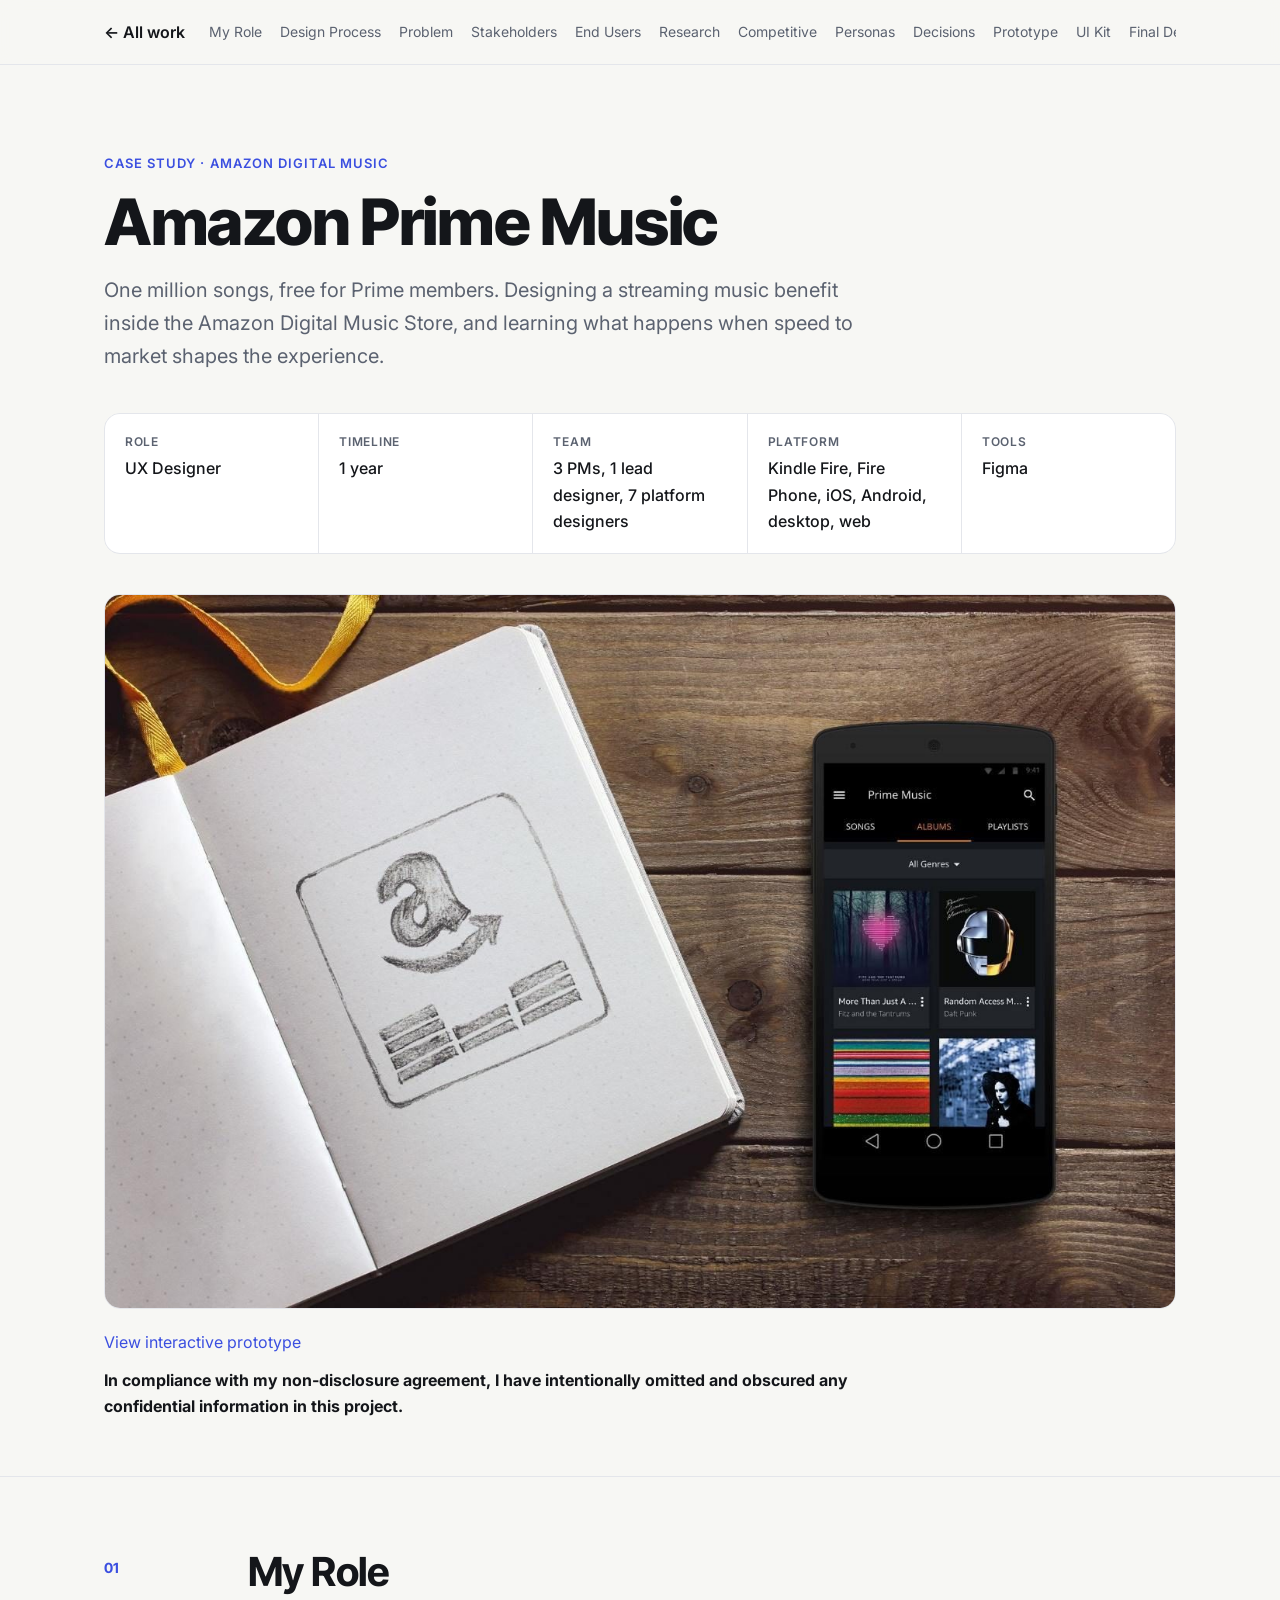
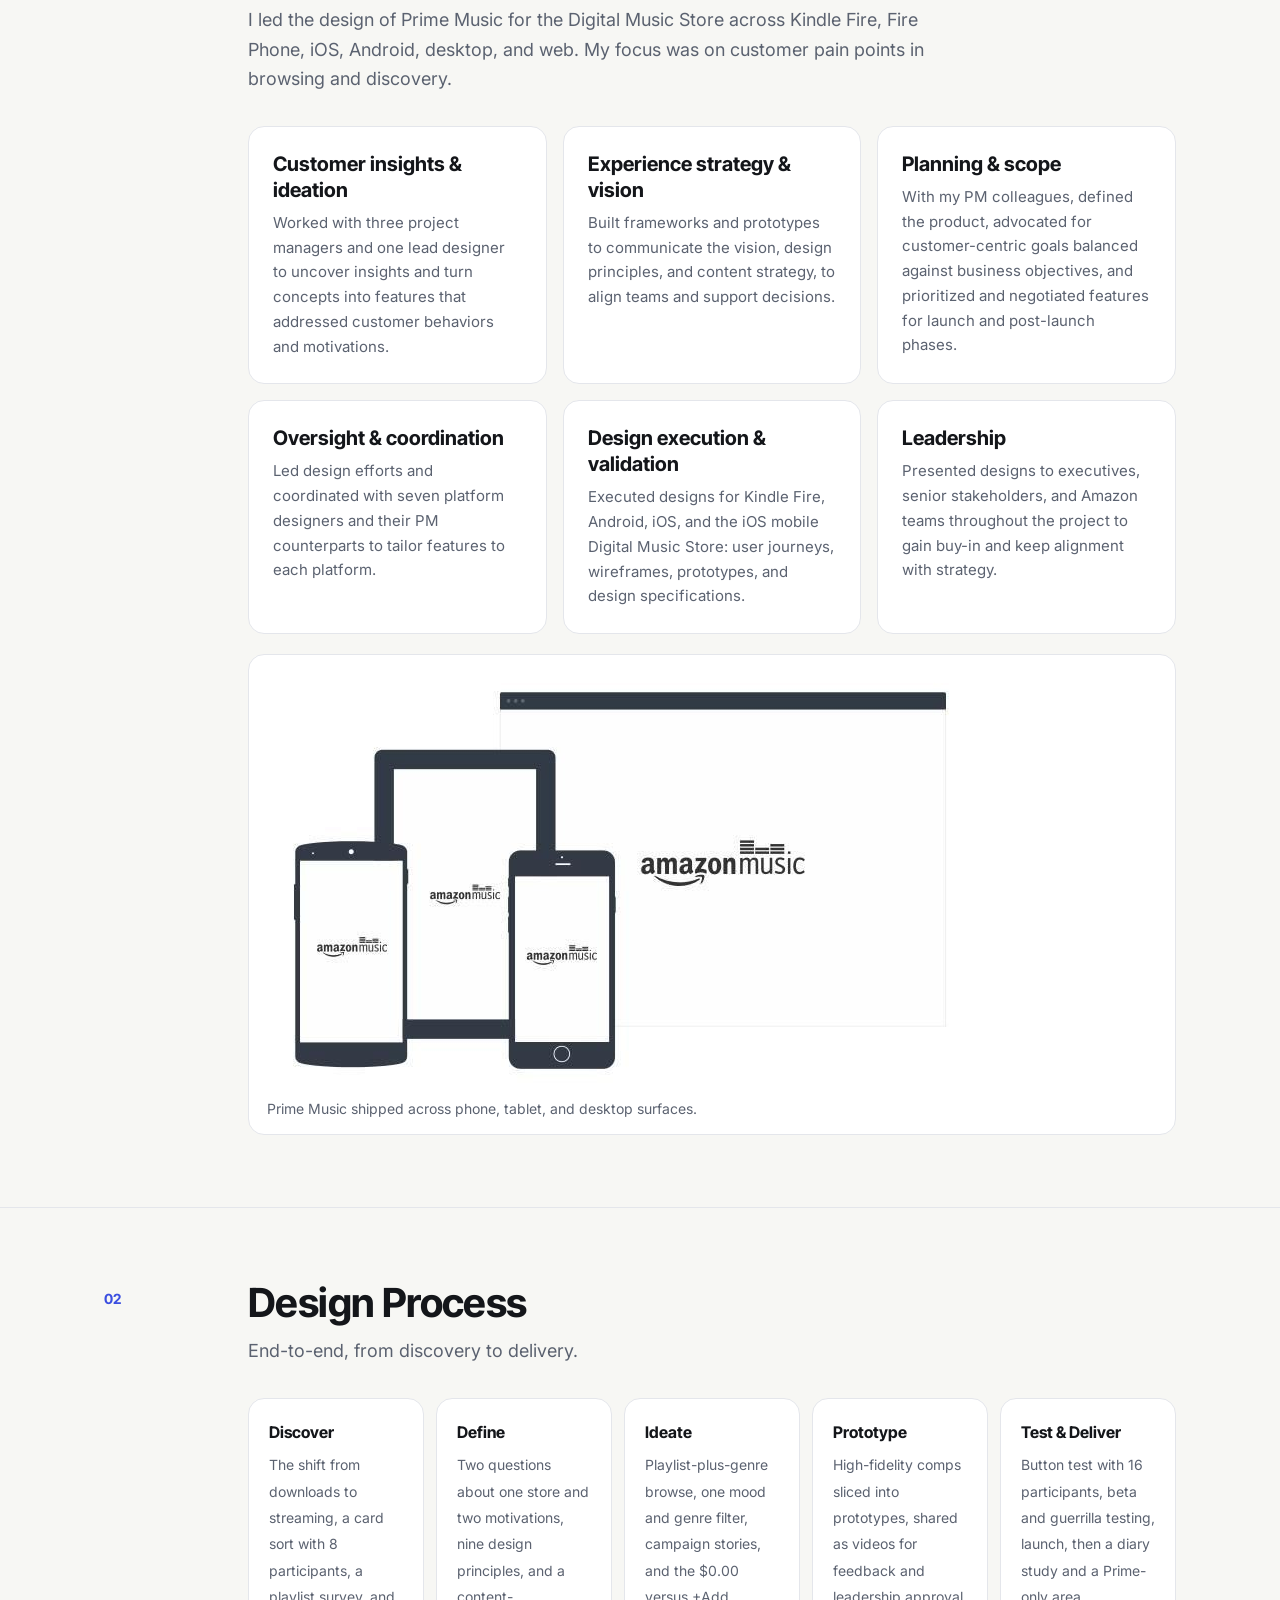
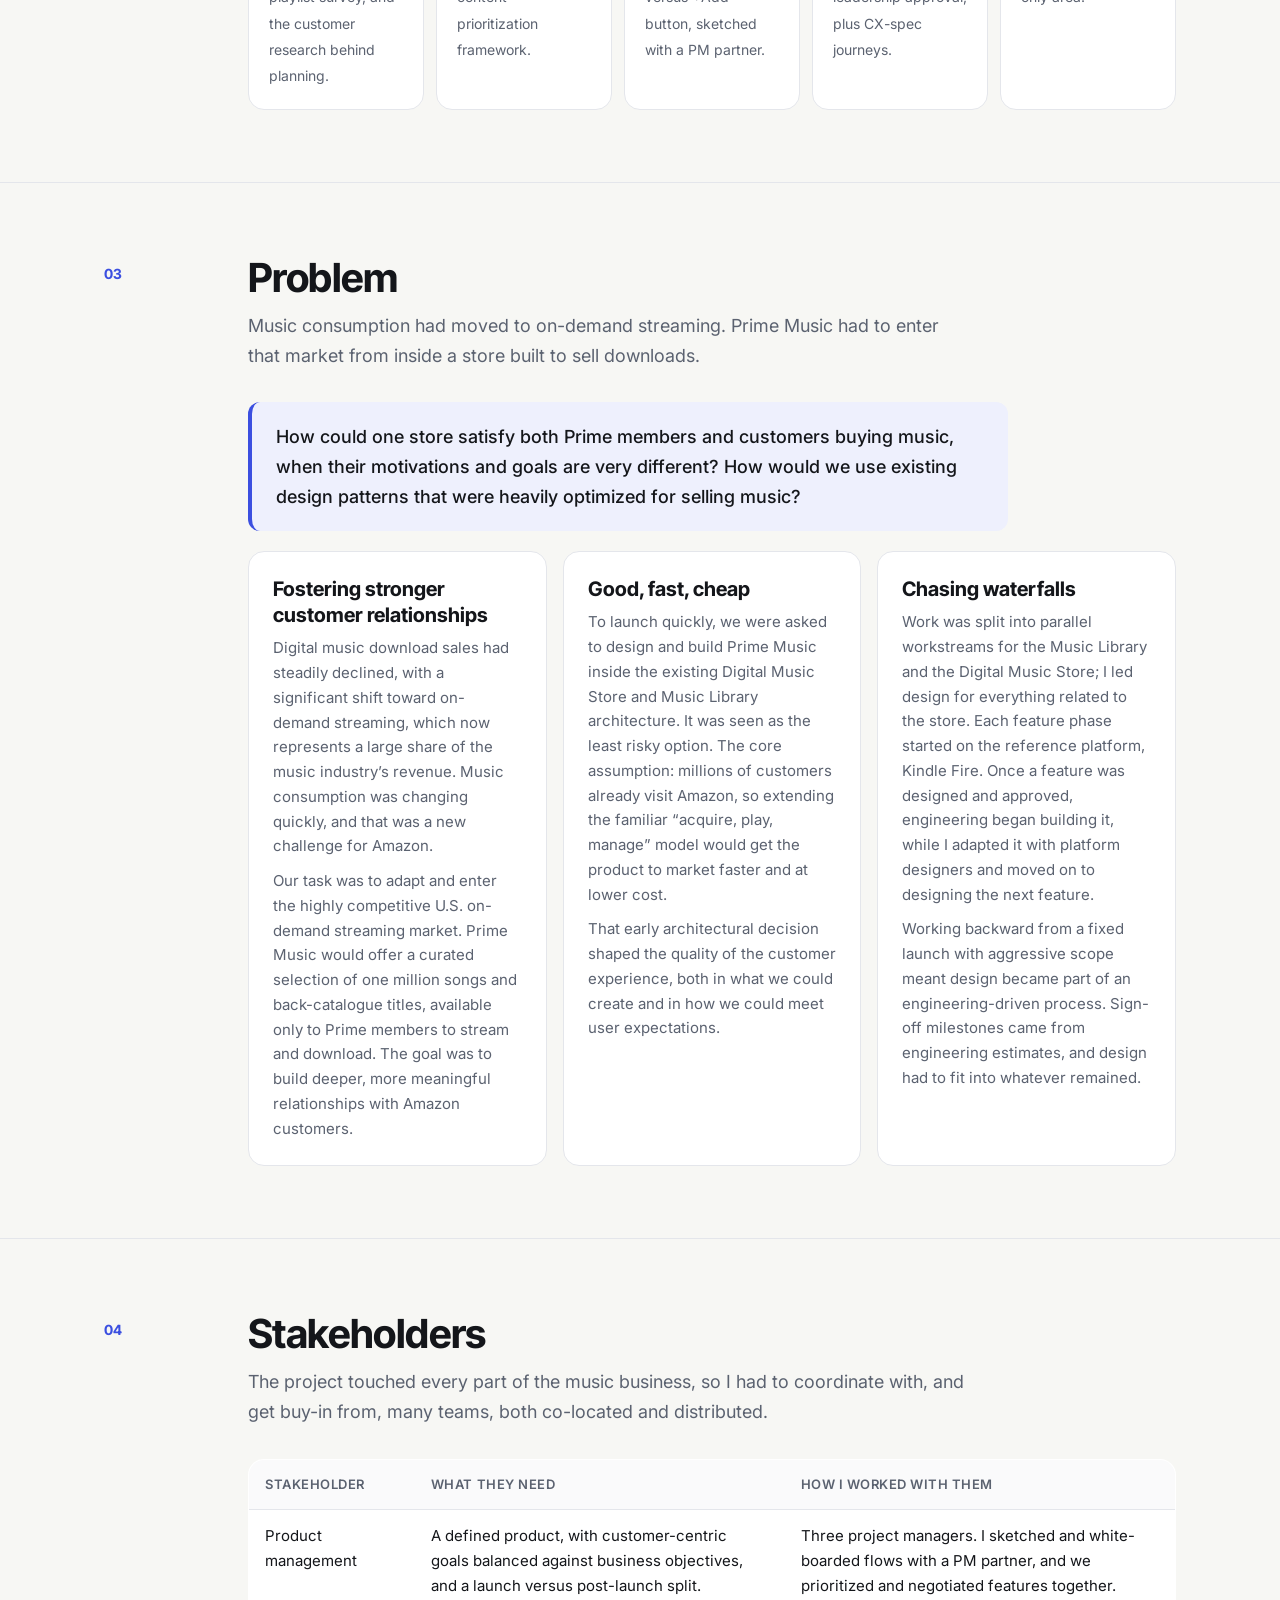
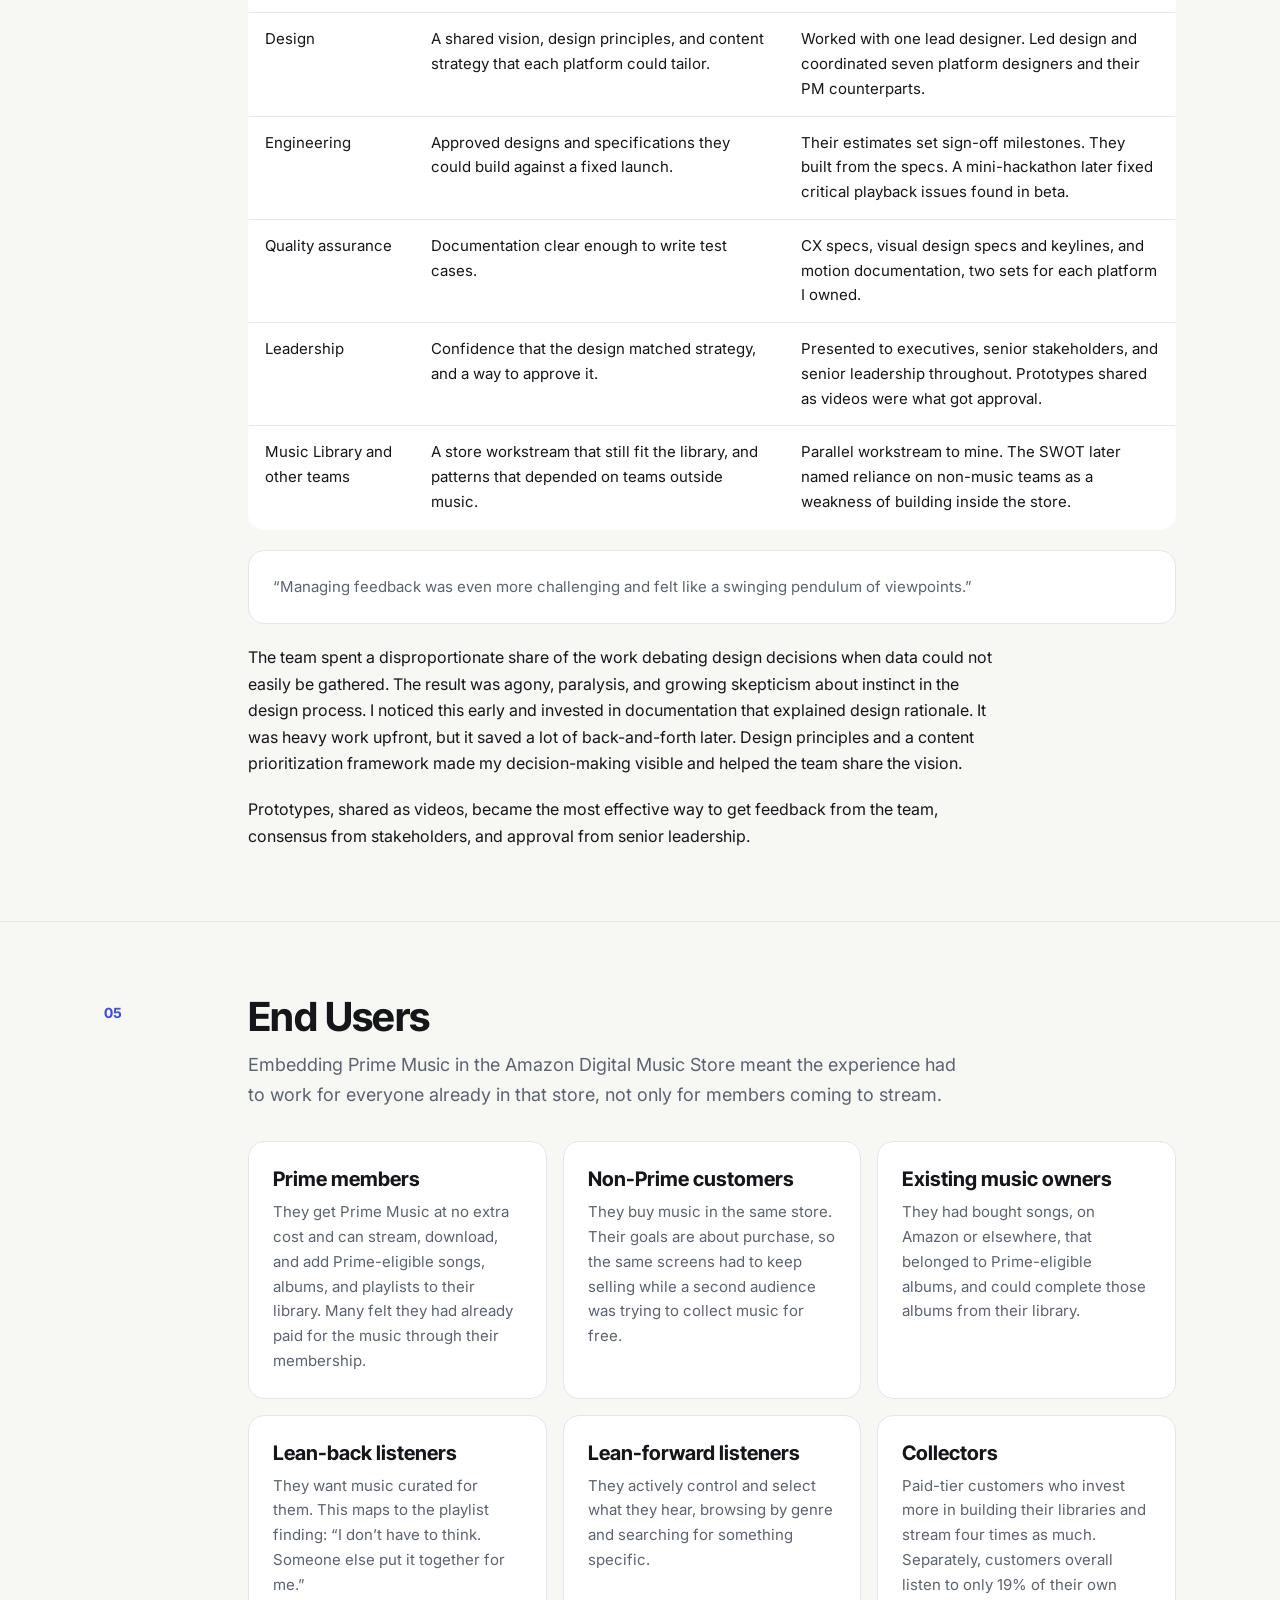
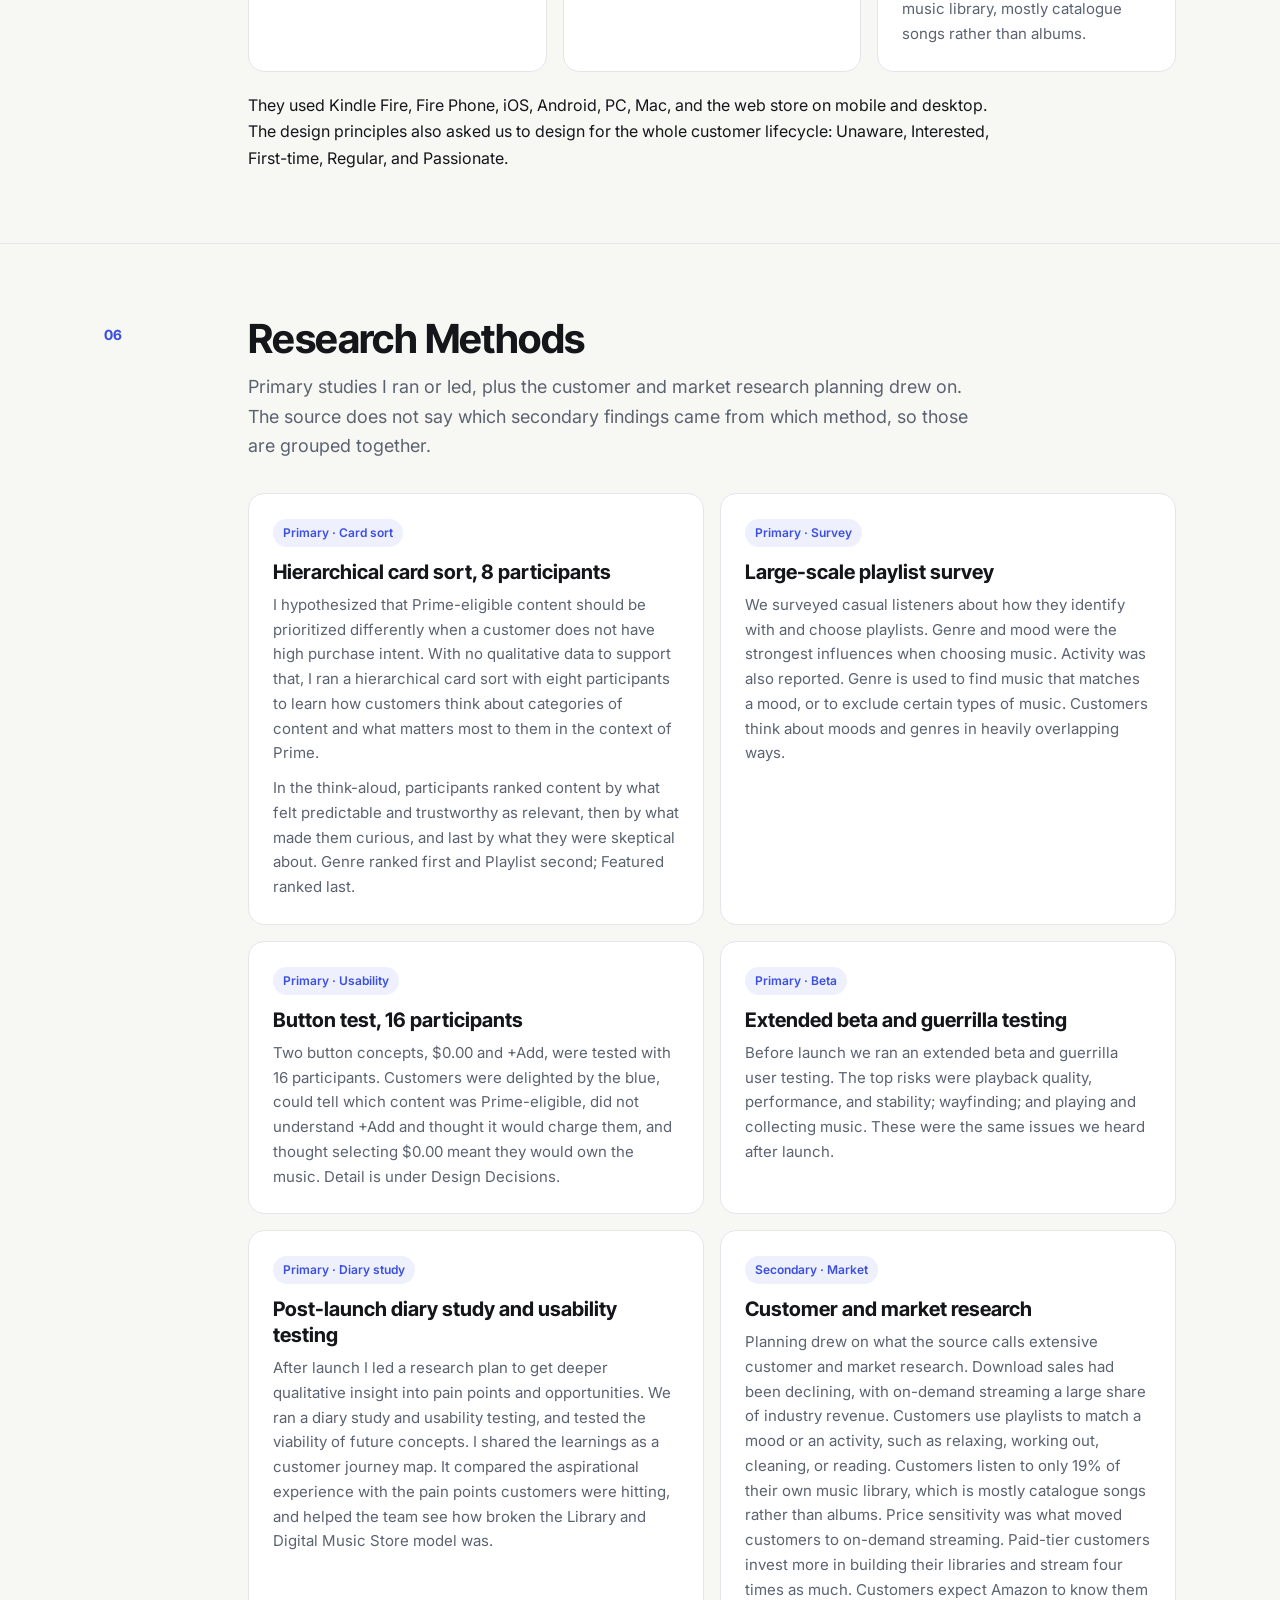
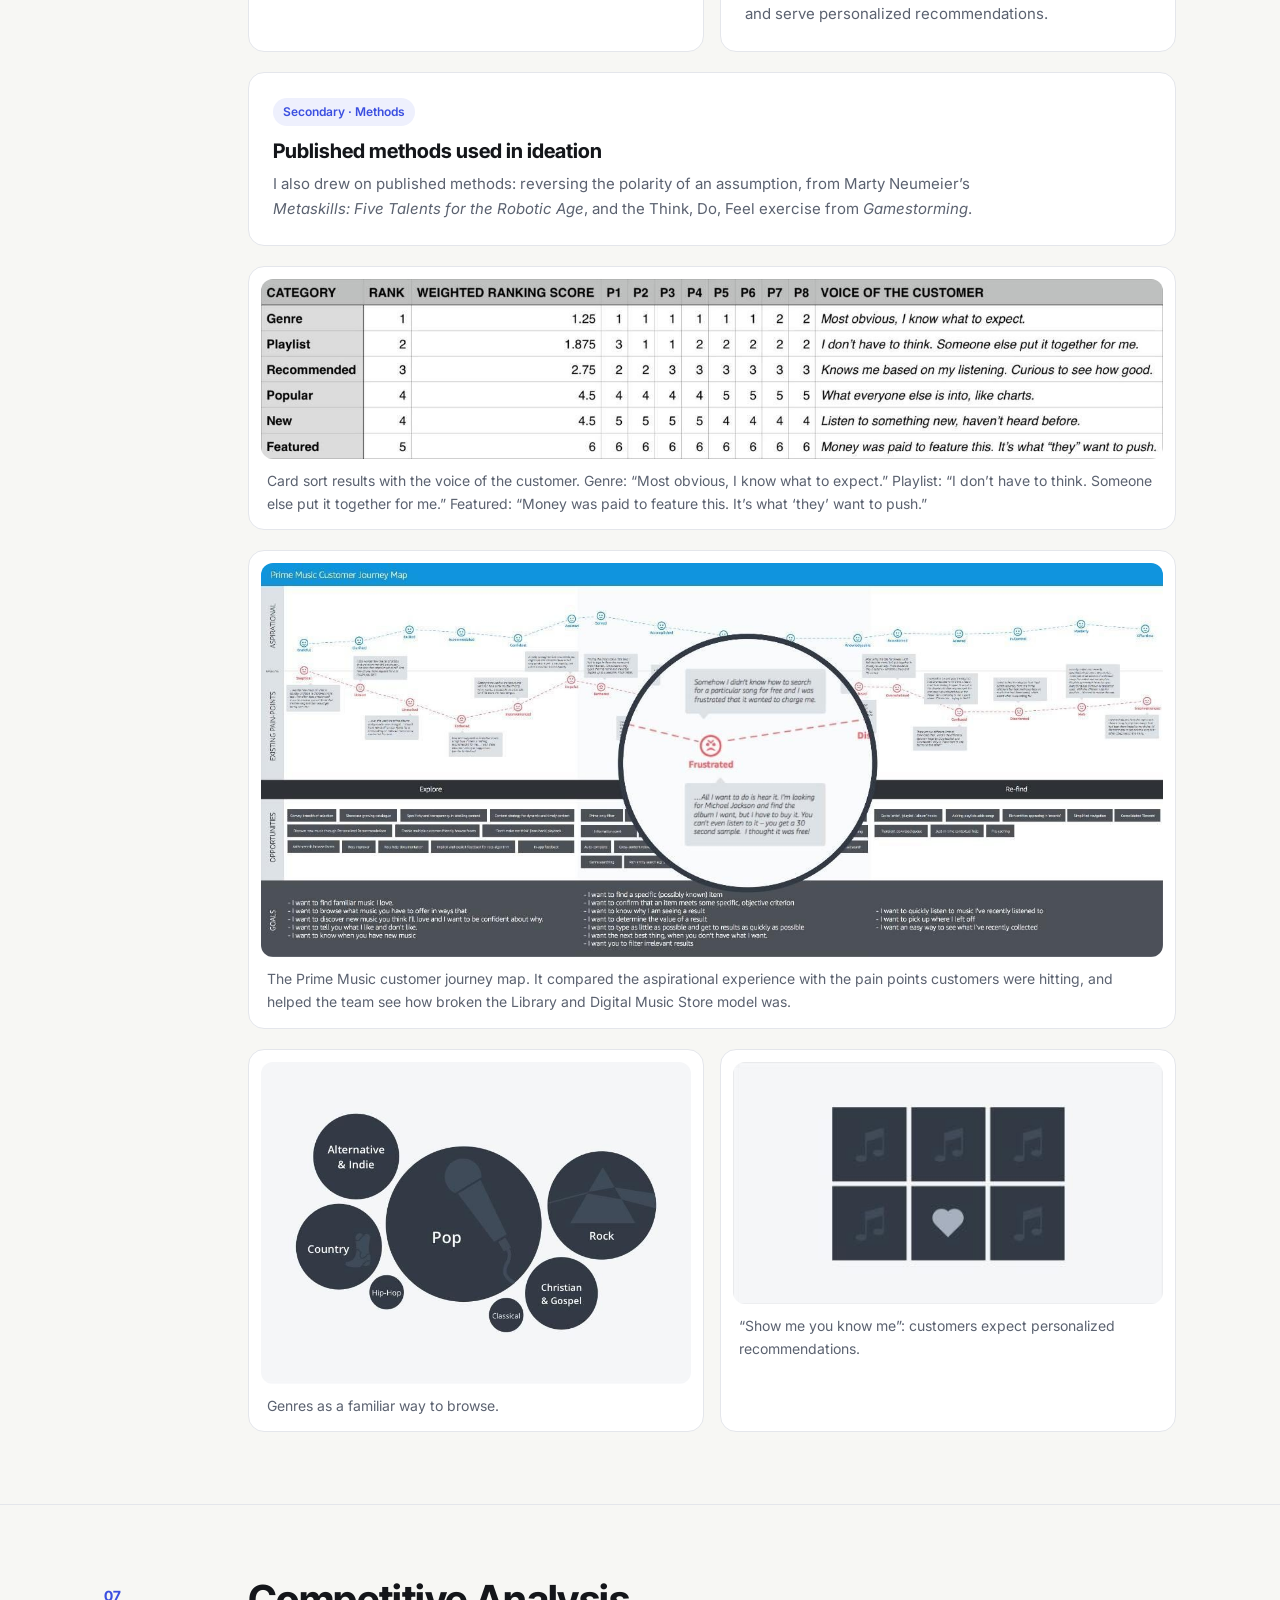
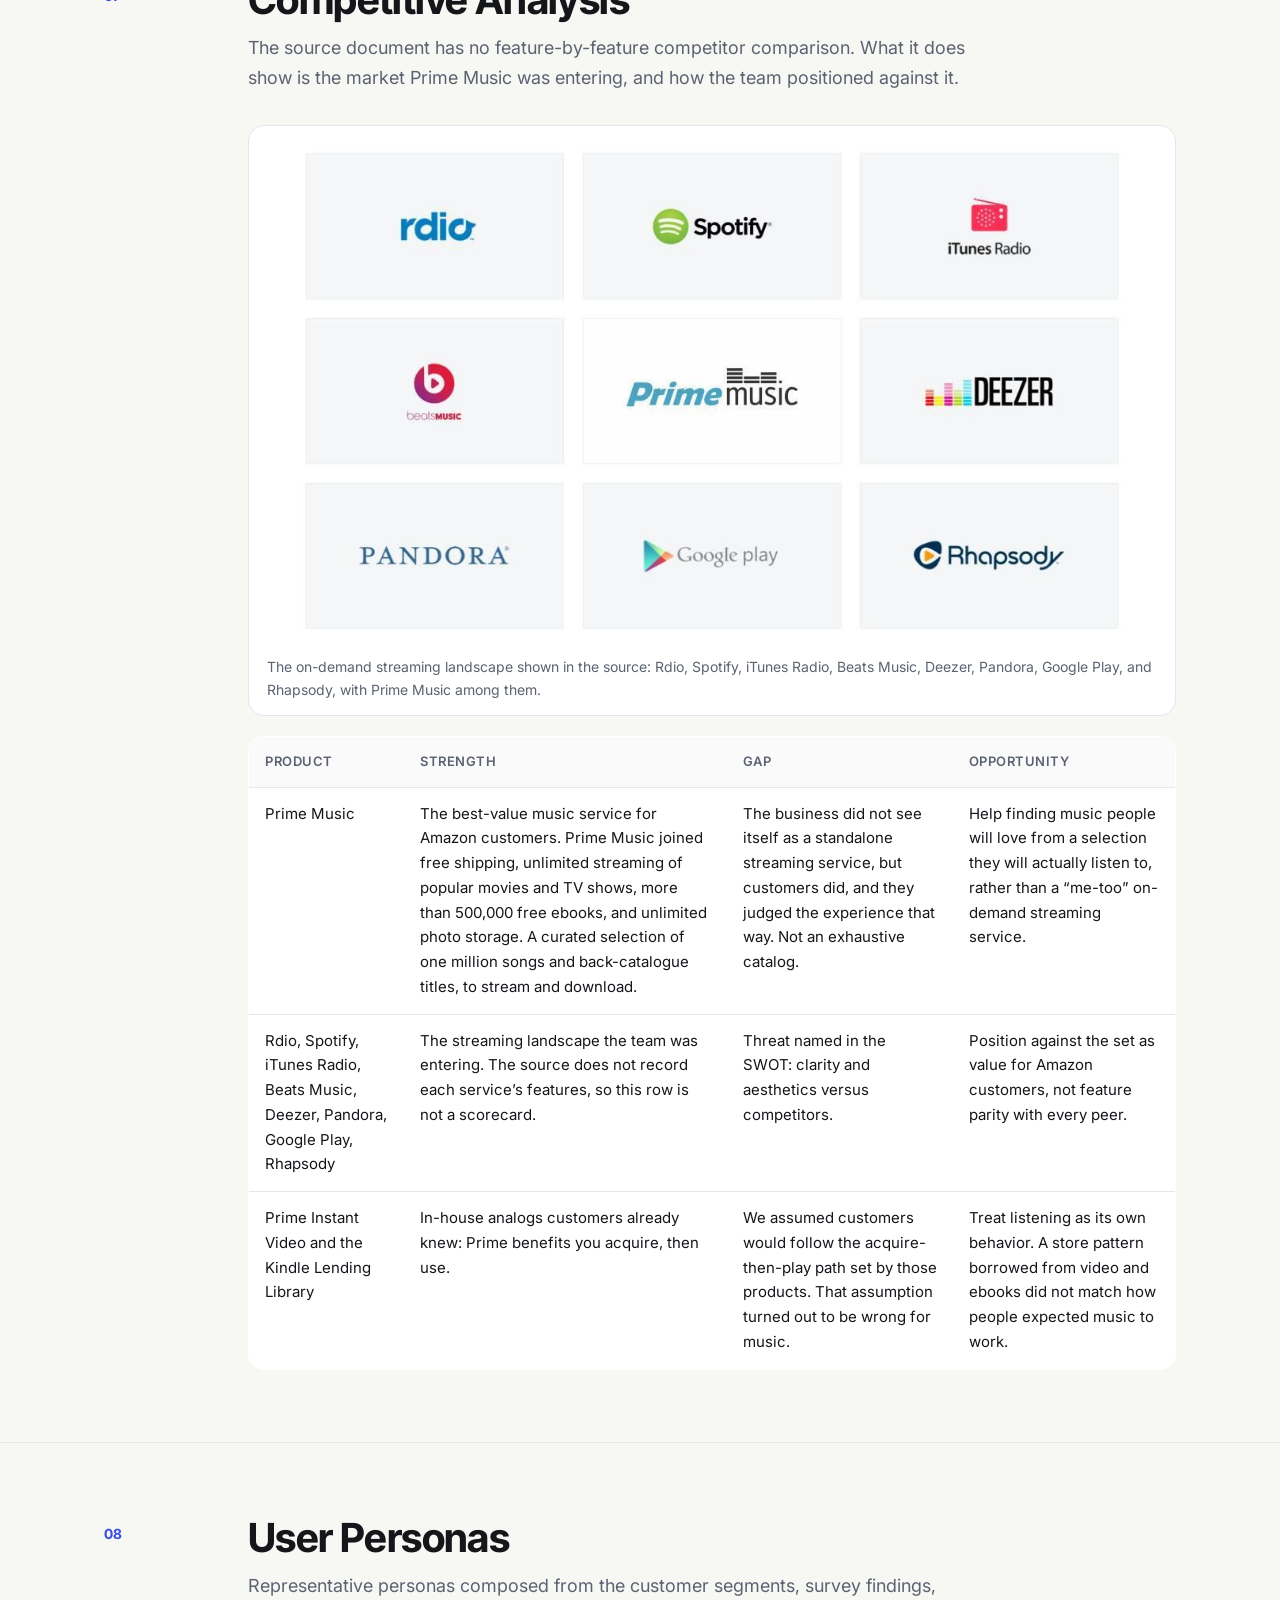
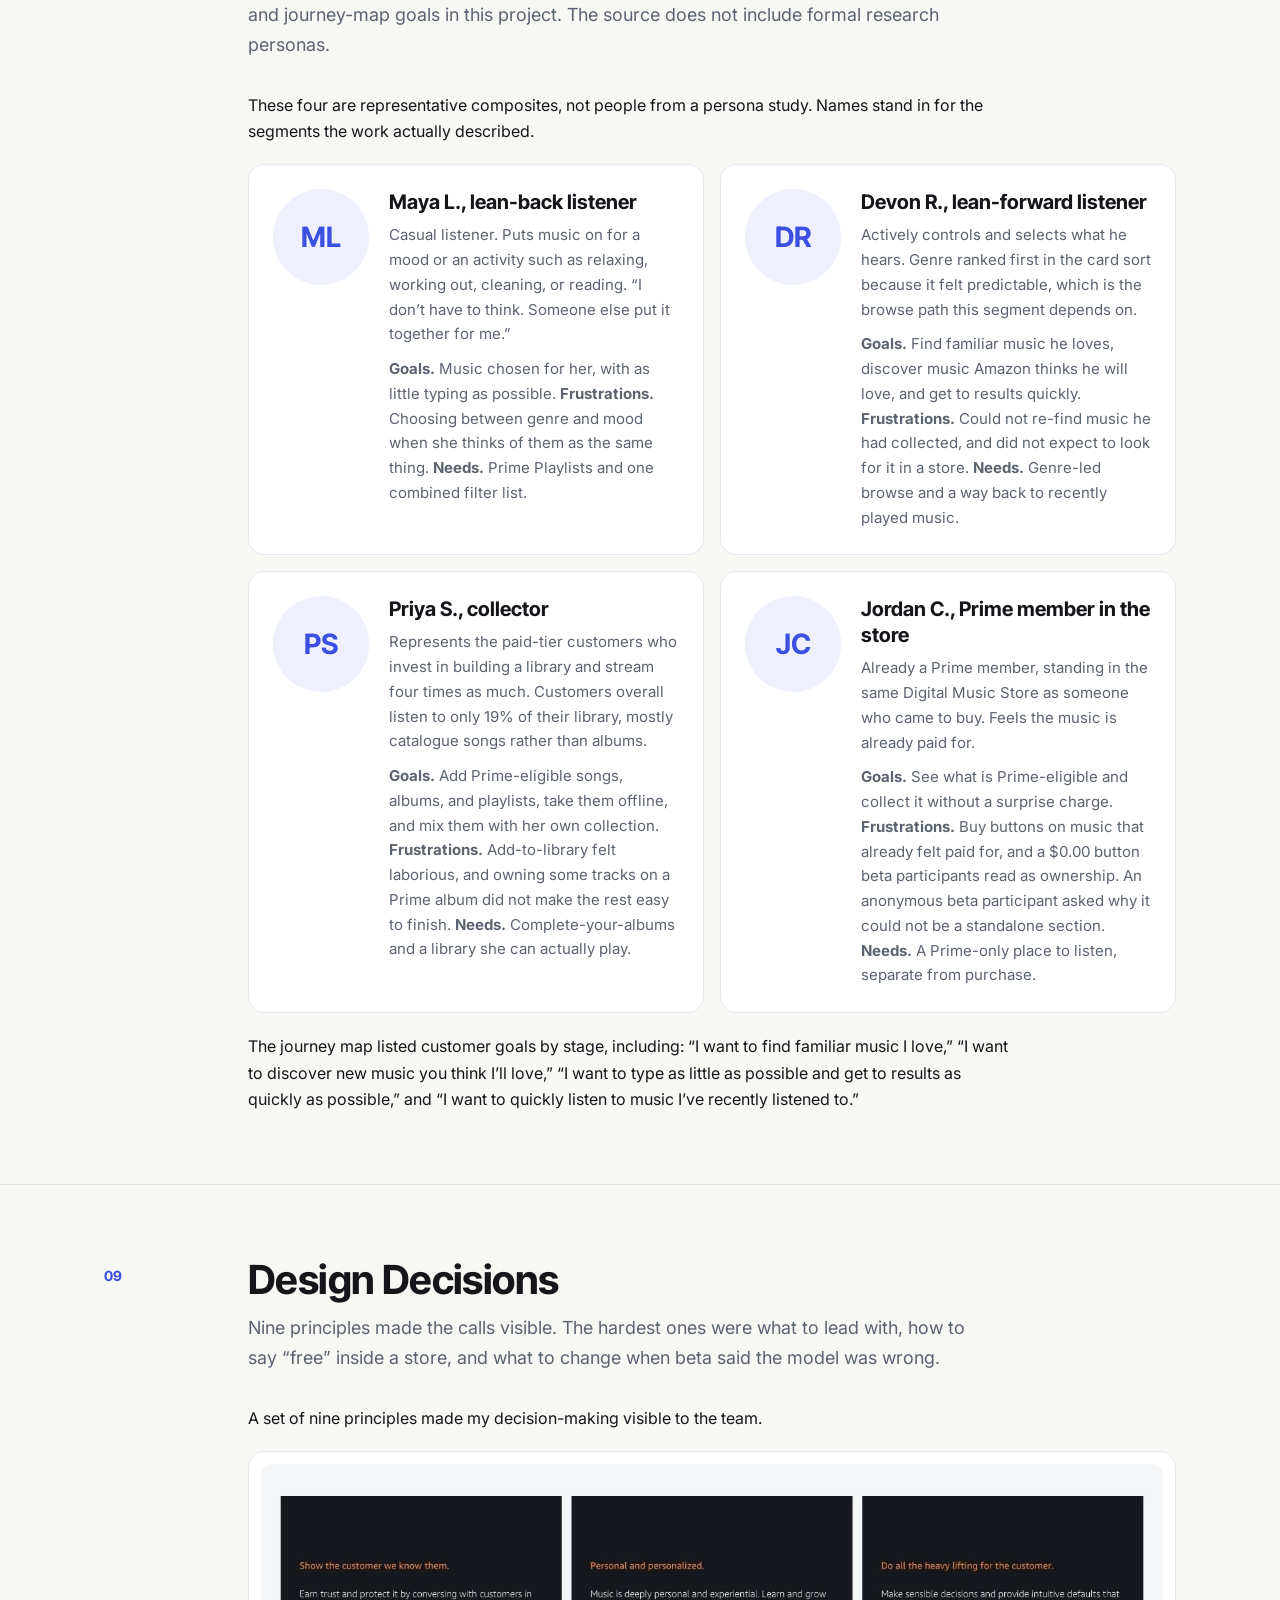
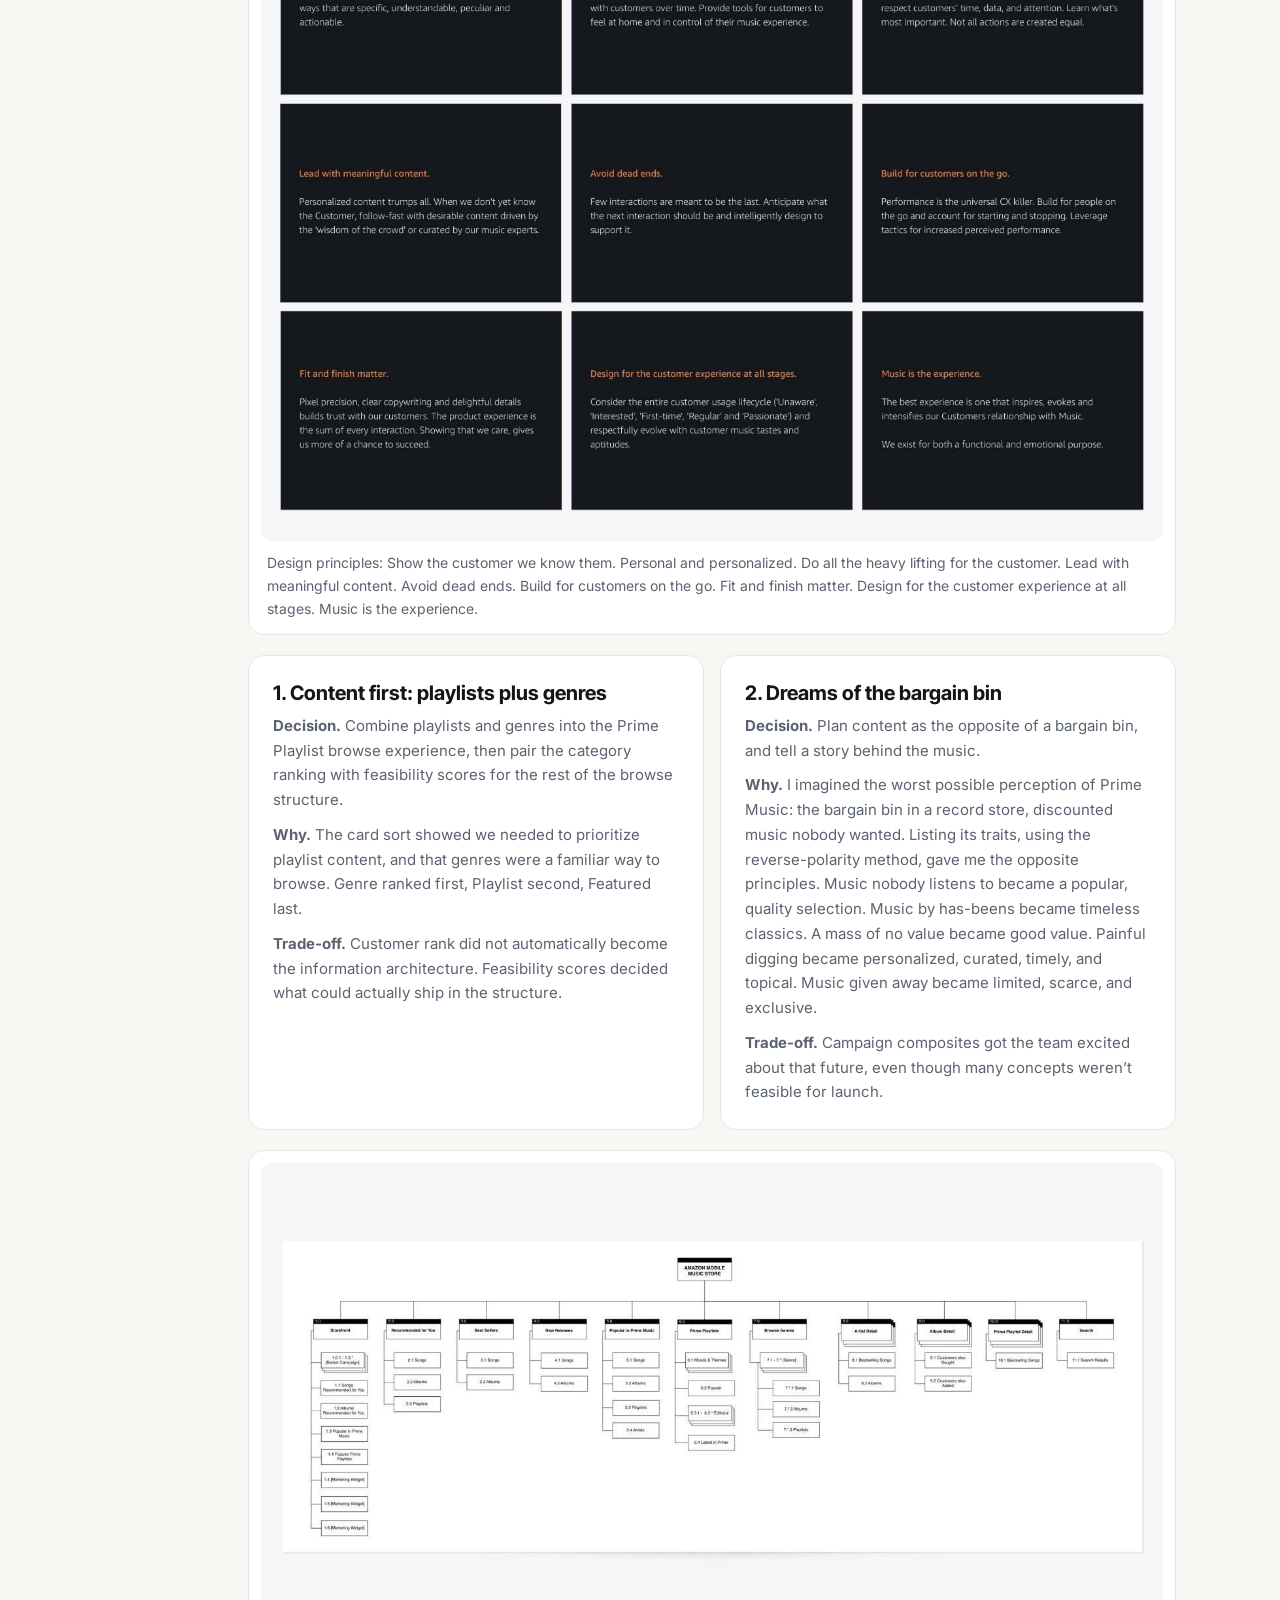
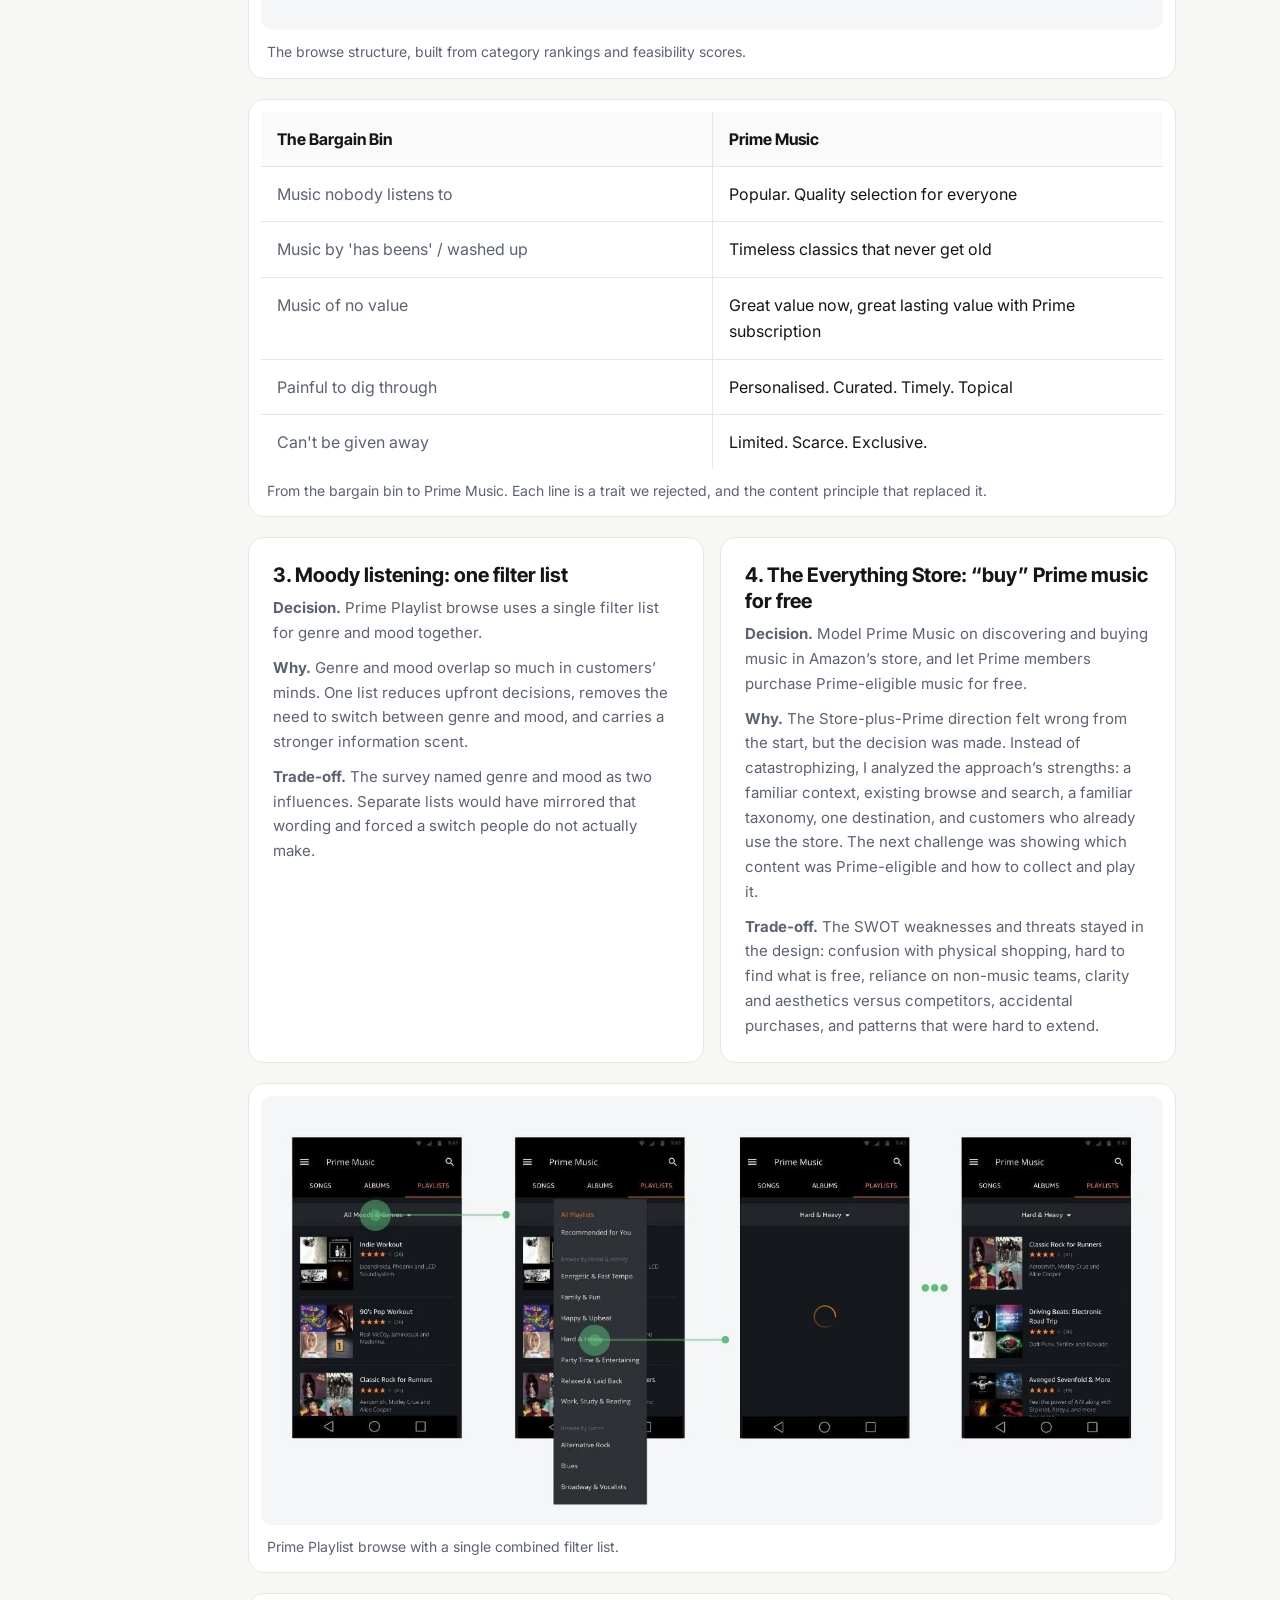
==== commit a3cd71e3: "Remove the campaign composite that shows years. The single artwork contained the 2013, 1958–2009, an" ====
--- a/index.html
+++ b/index.html
@@ -374,10 +374,6 @@
       </div>
       <figcaption>From the bargain bin to Prime Music. Each line is a trait we rejected, and the content principle that replaced it.</figcaption>
     </figure>
-    <figure class="figure">
-      <img src="assets/campaign-composites.jpg" width="1377" height="775" alt="Dark campaign tiles, including Prime Classics, Grammy Award Winners, Best in Prime, Pop Workout, a Michael Jackson collection, and a Bon Iver spotlight.">
-      <figcaption>Campaign composites for storytelling around Prime content.</figcaption>
-    </figure>
 
     <div class="grid g2">
       <article class="card">
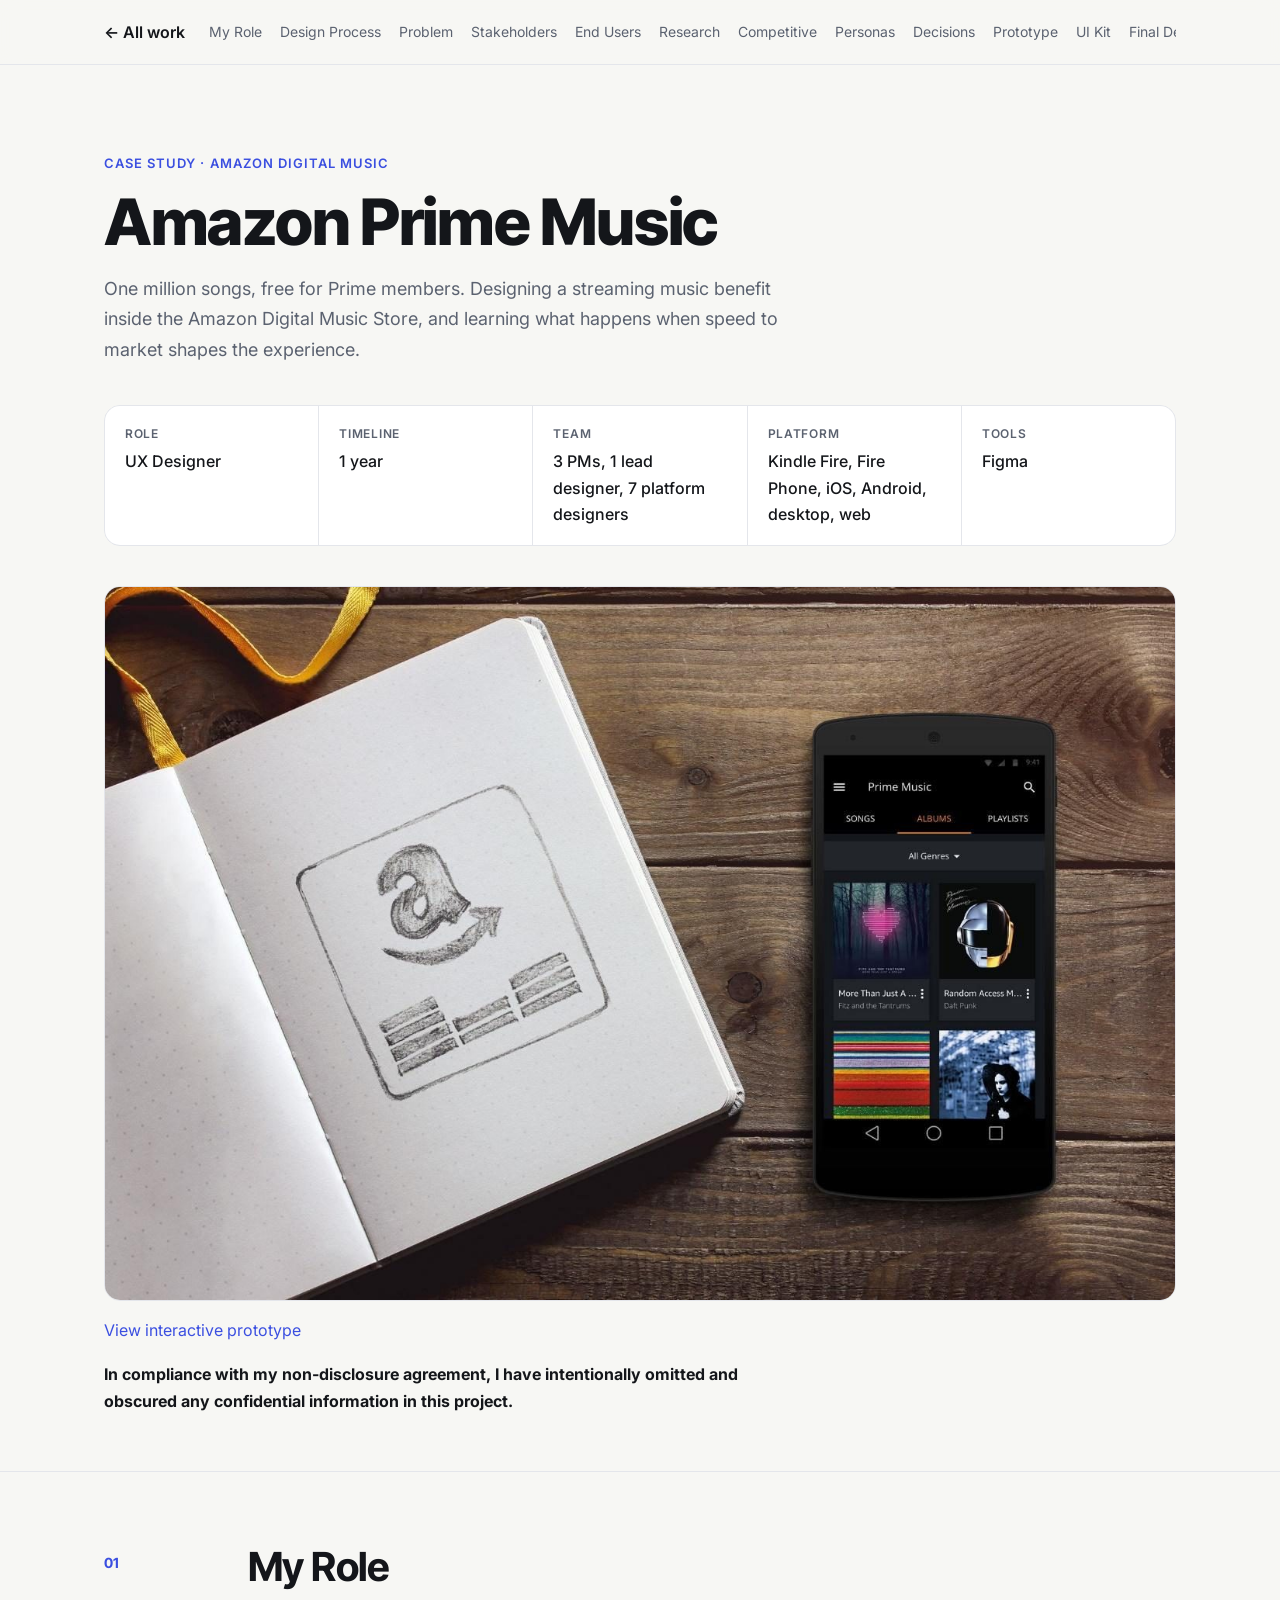
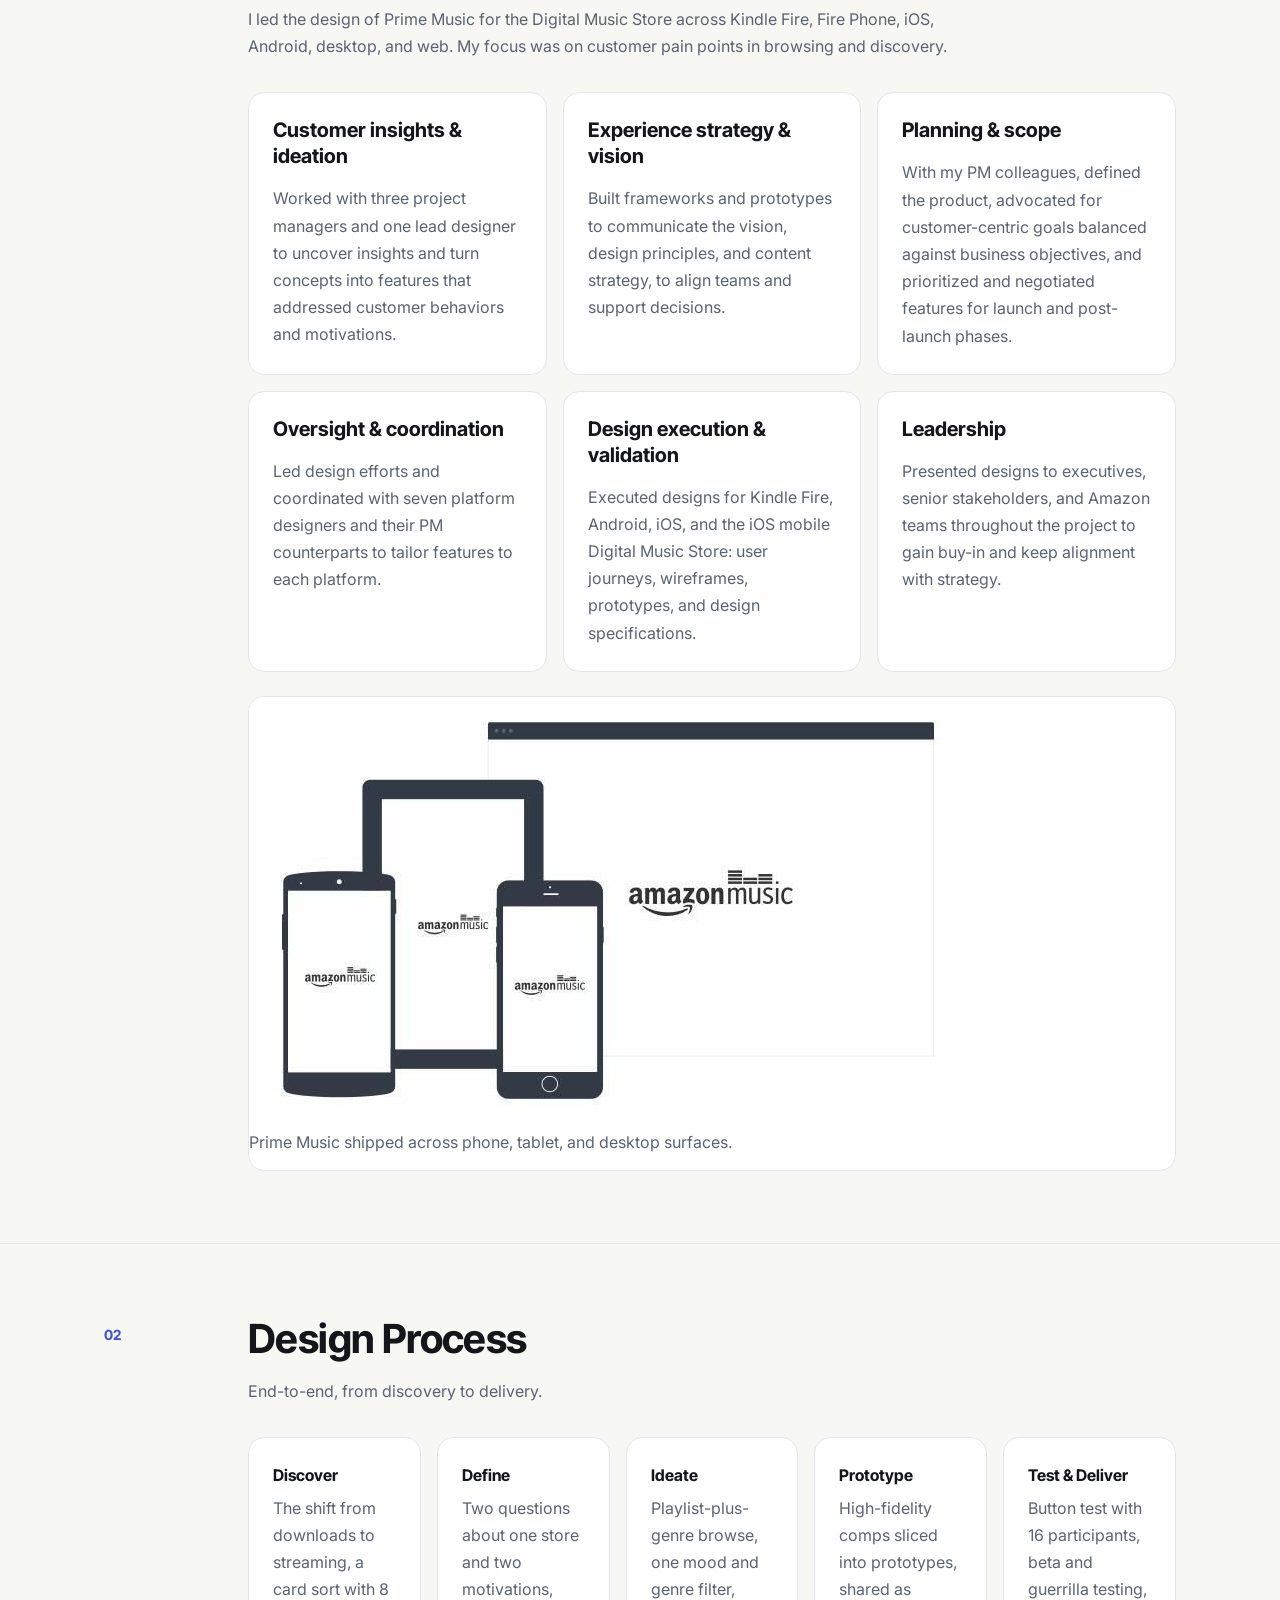
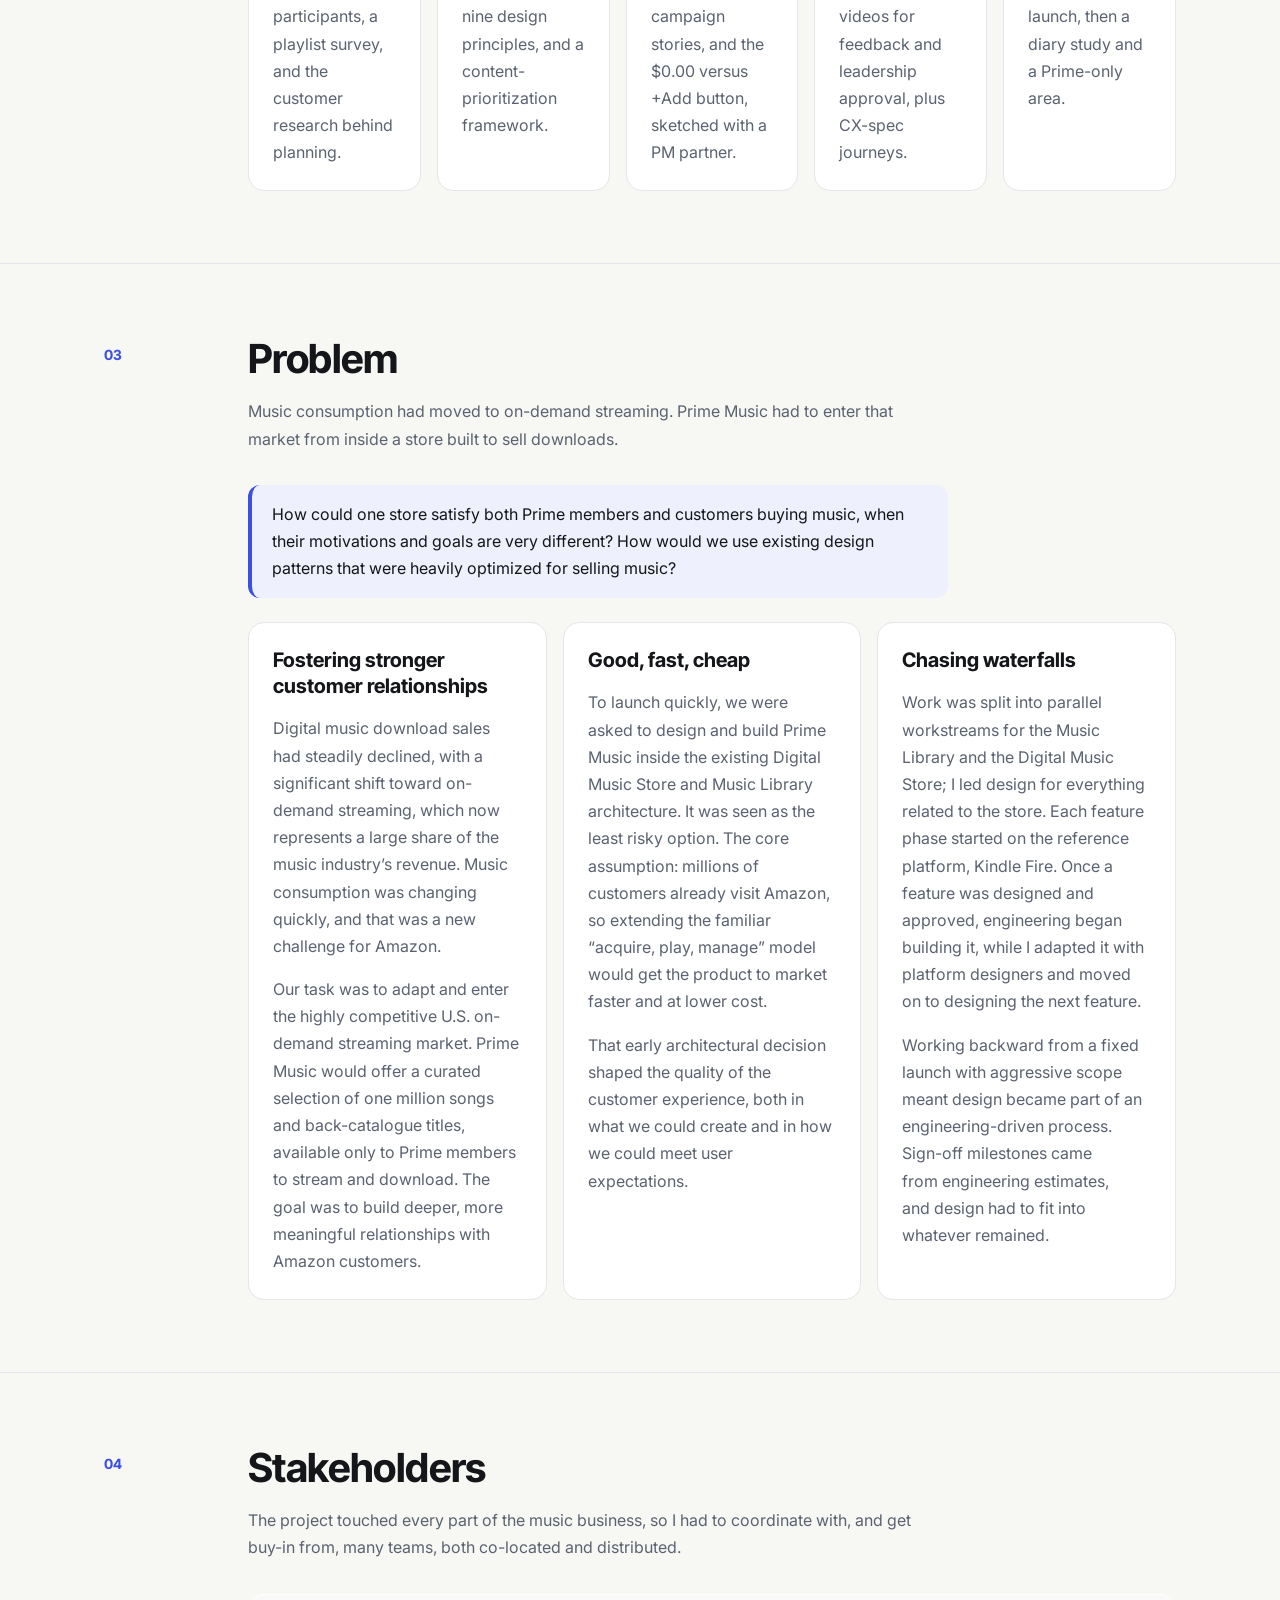
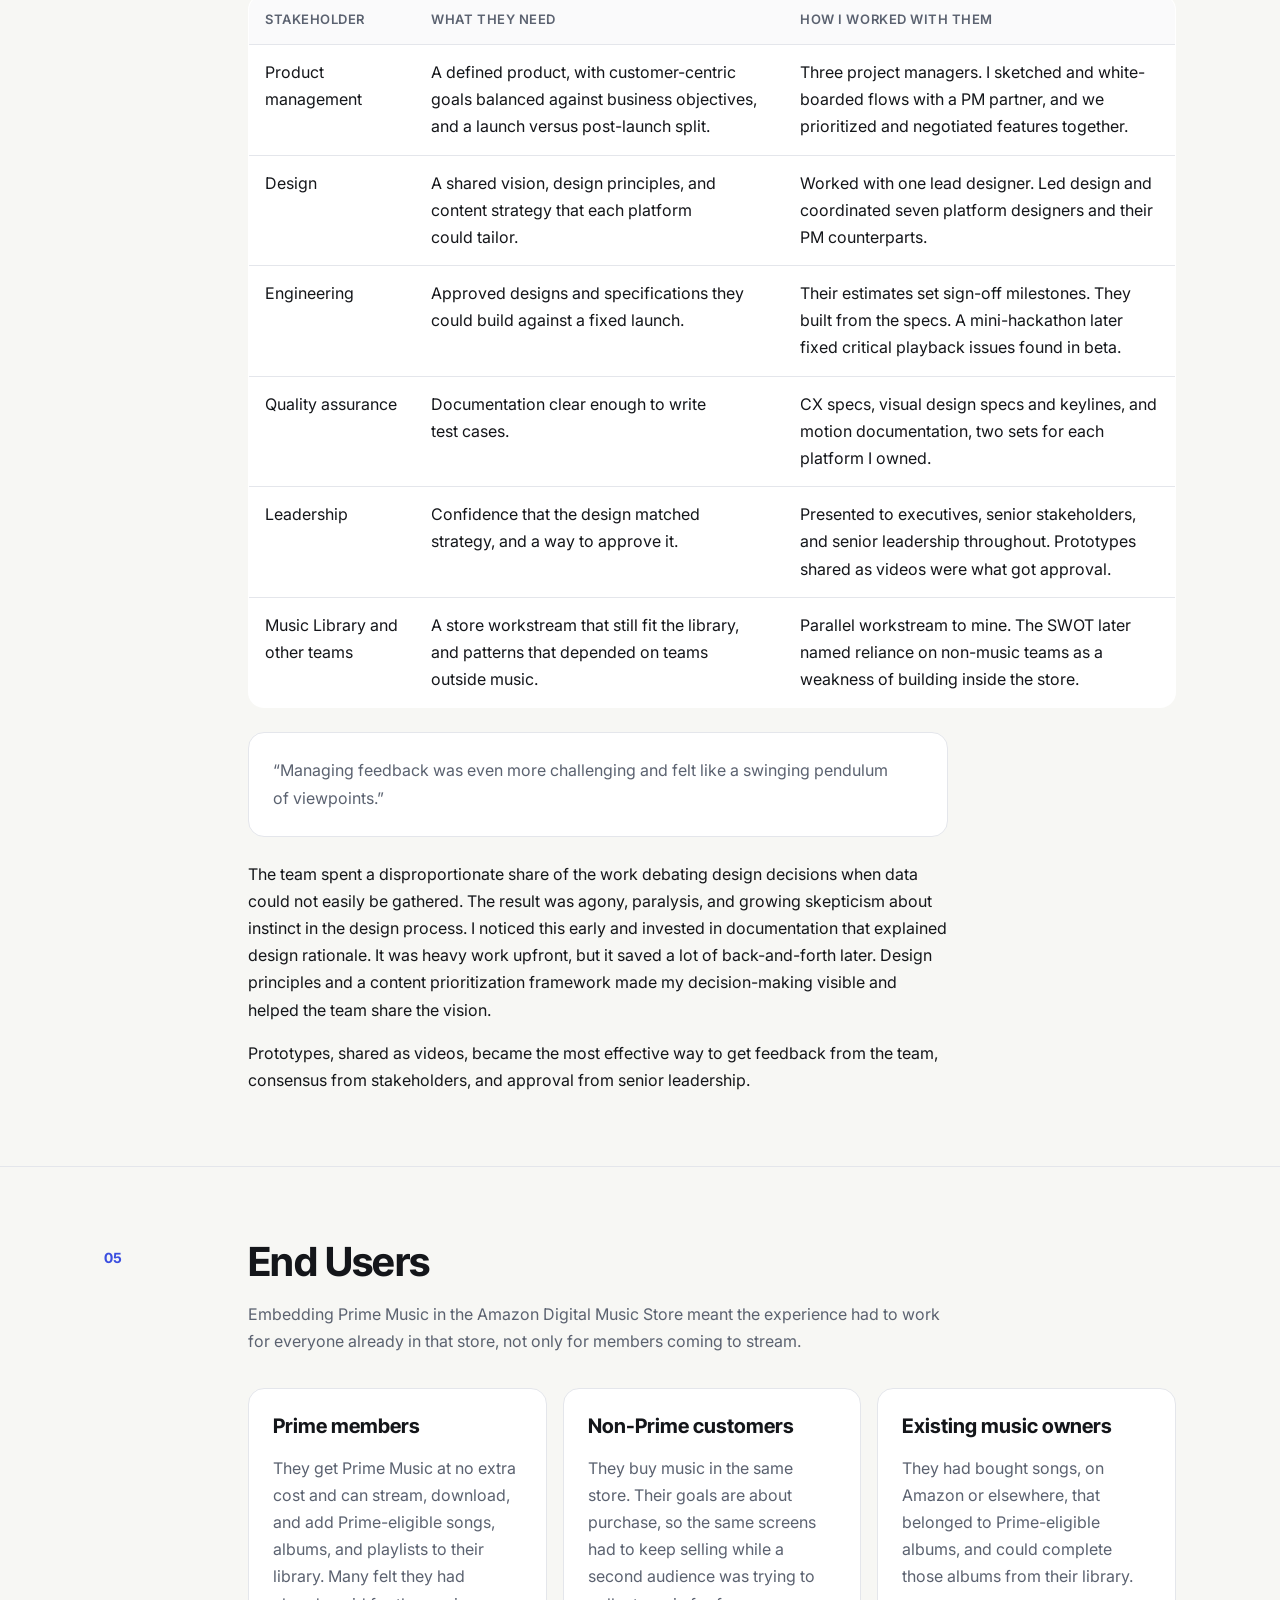
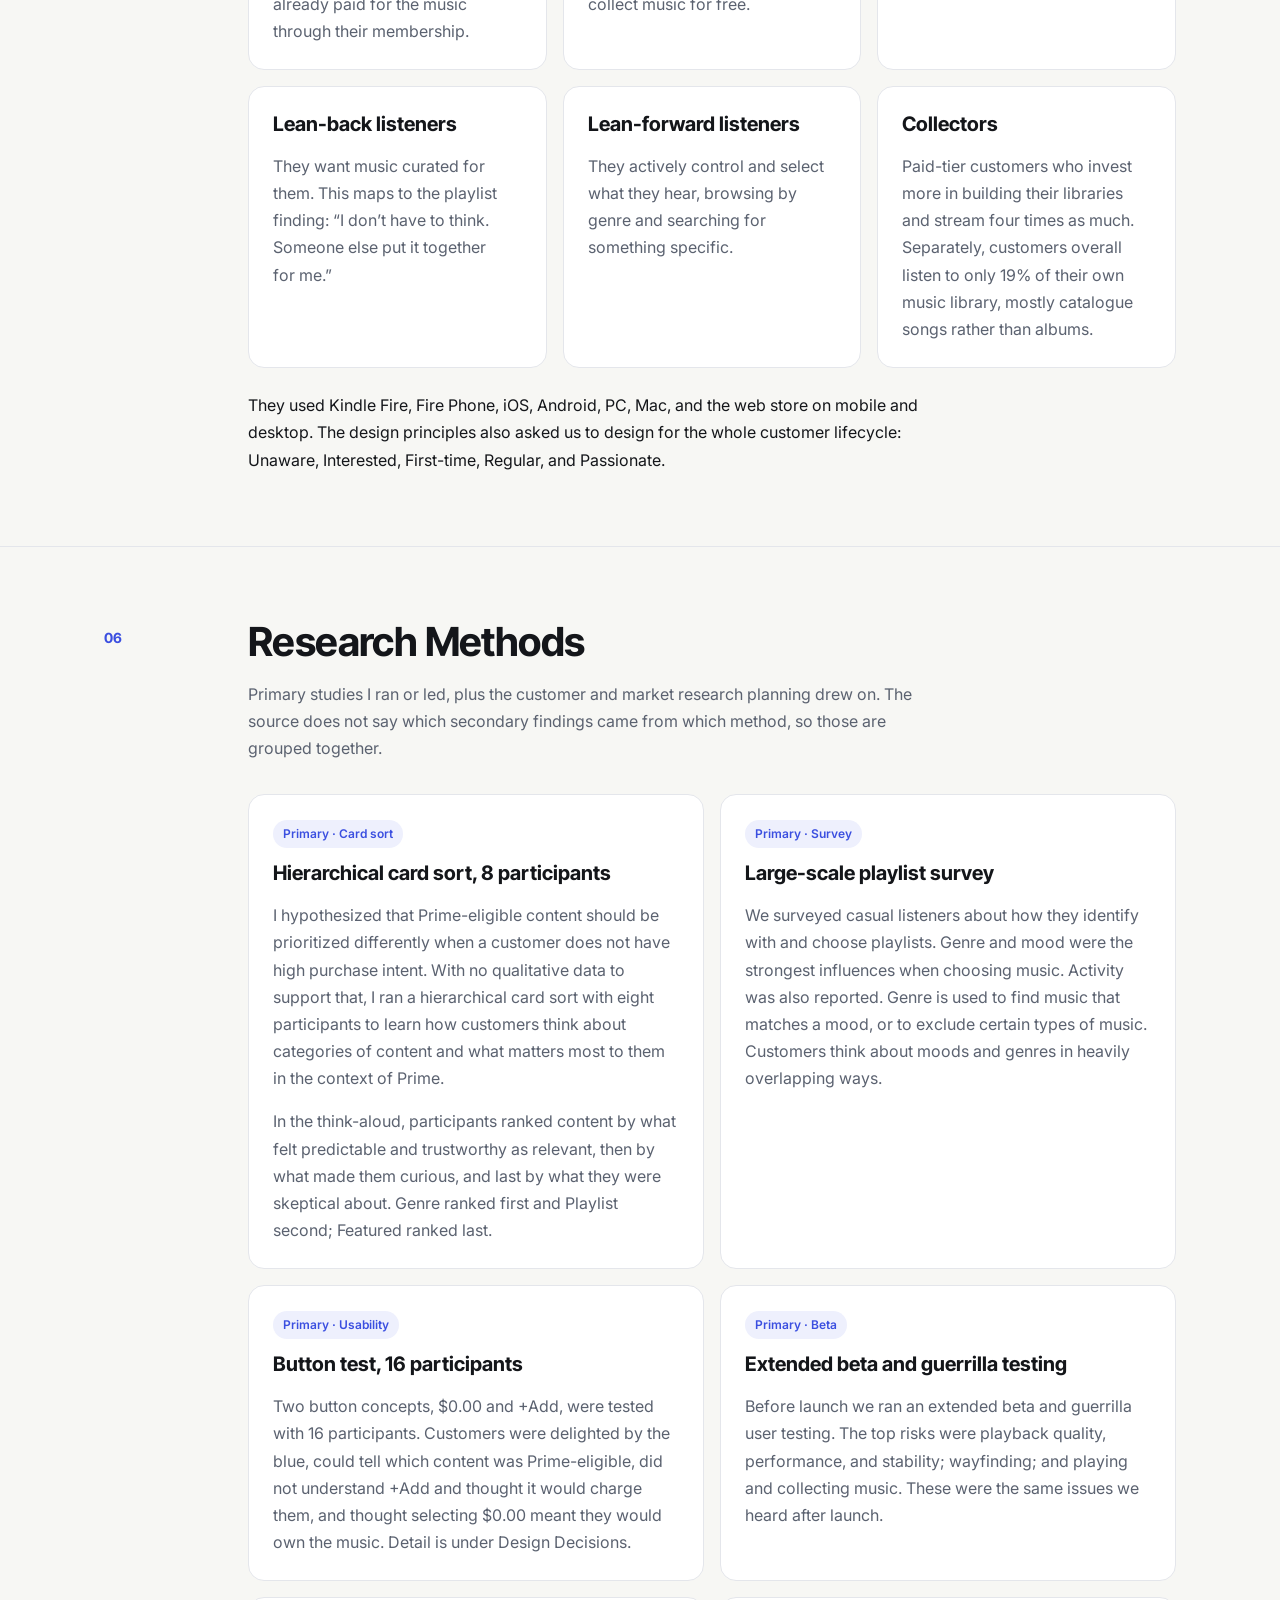
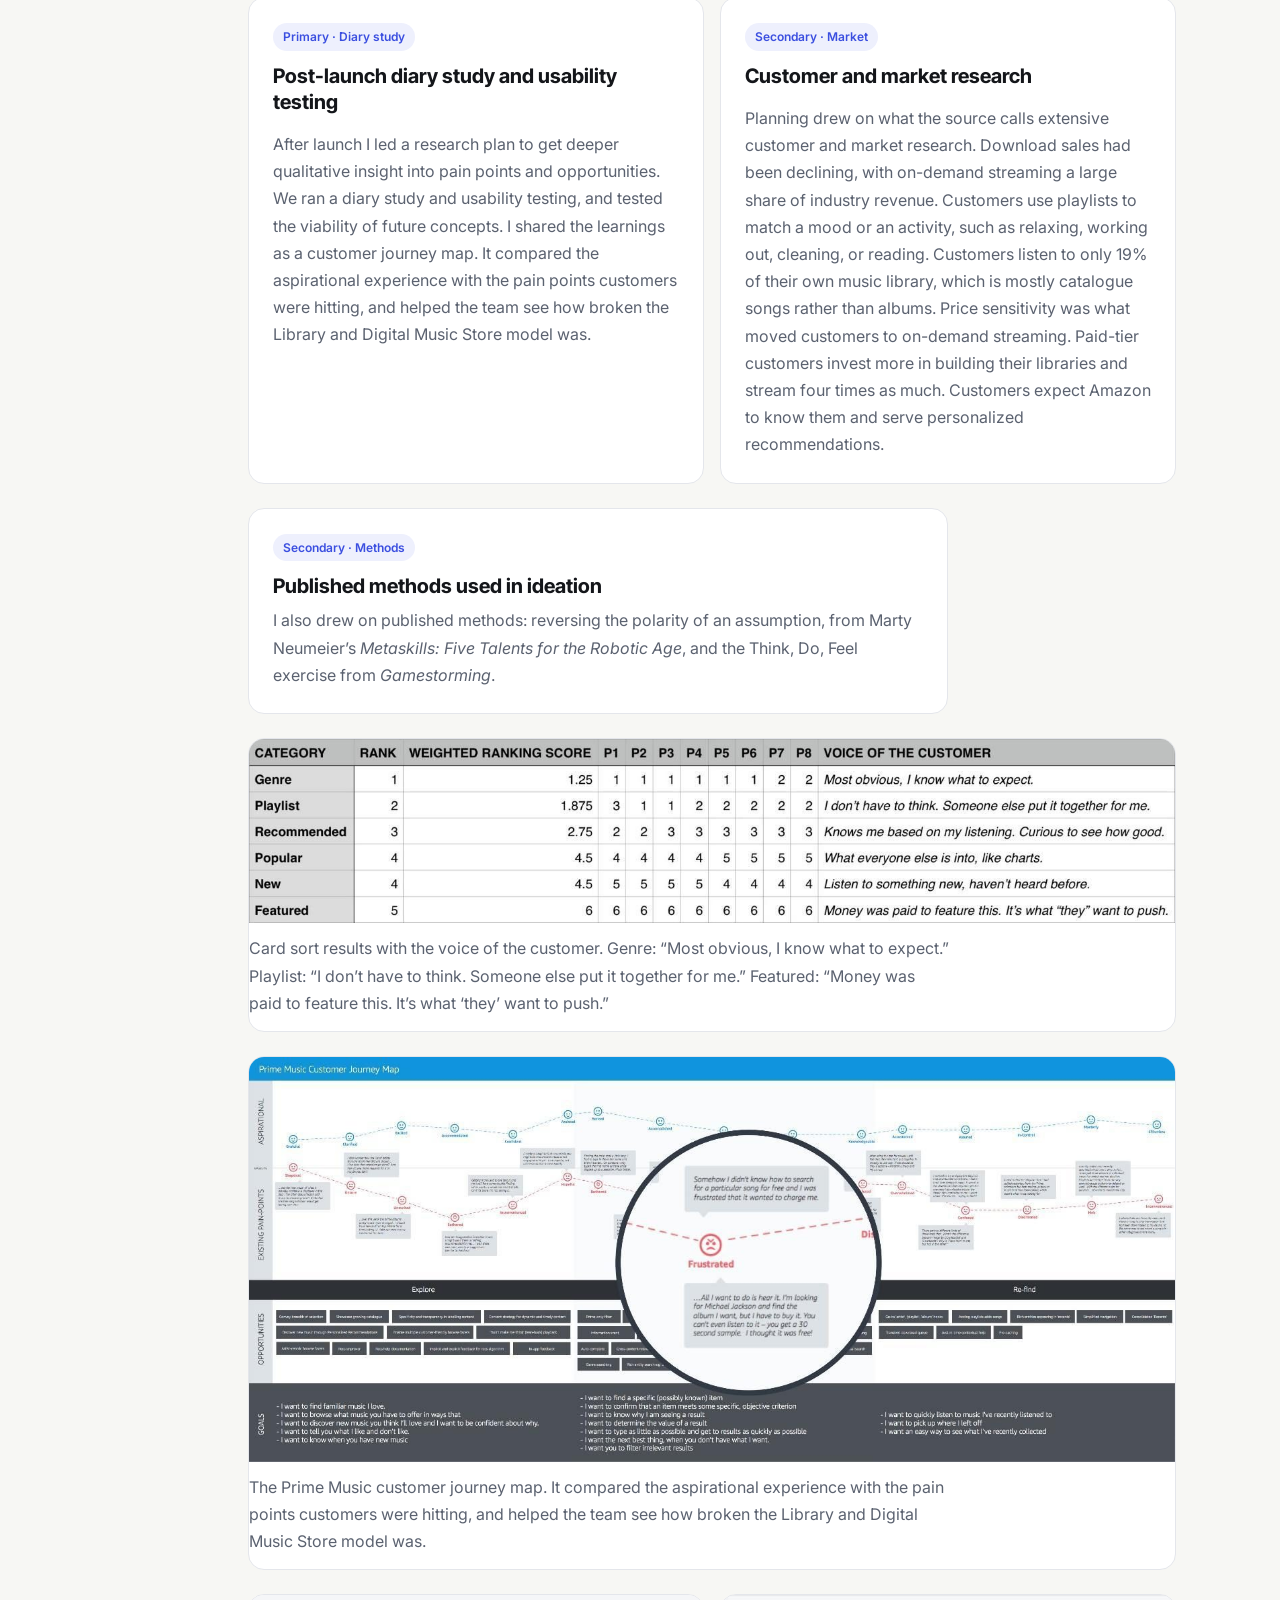
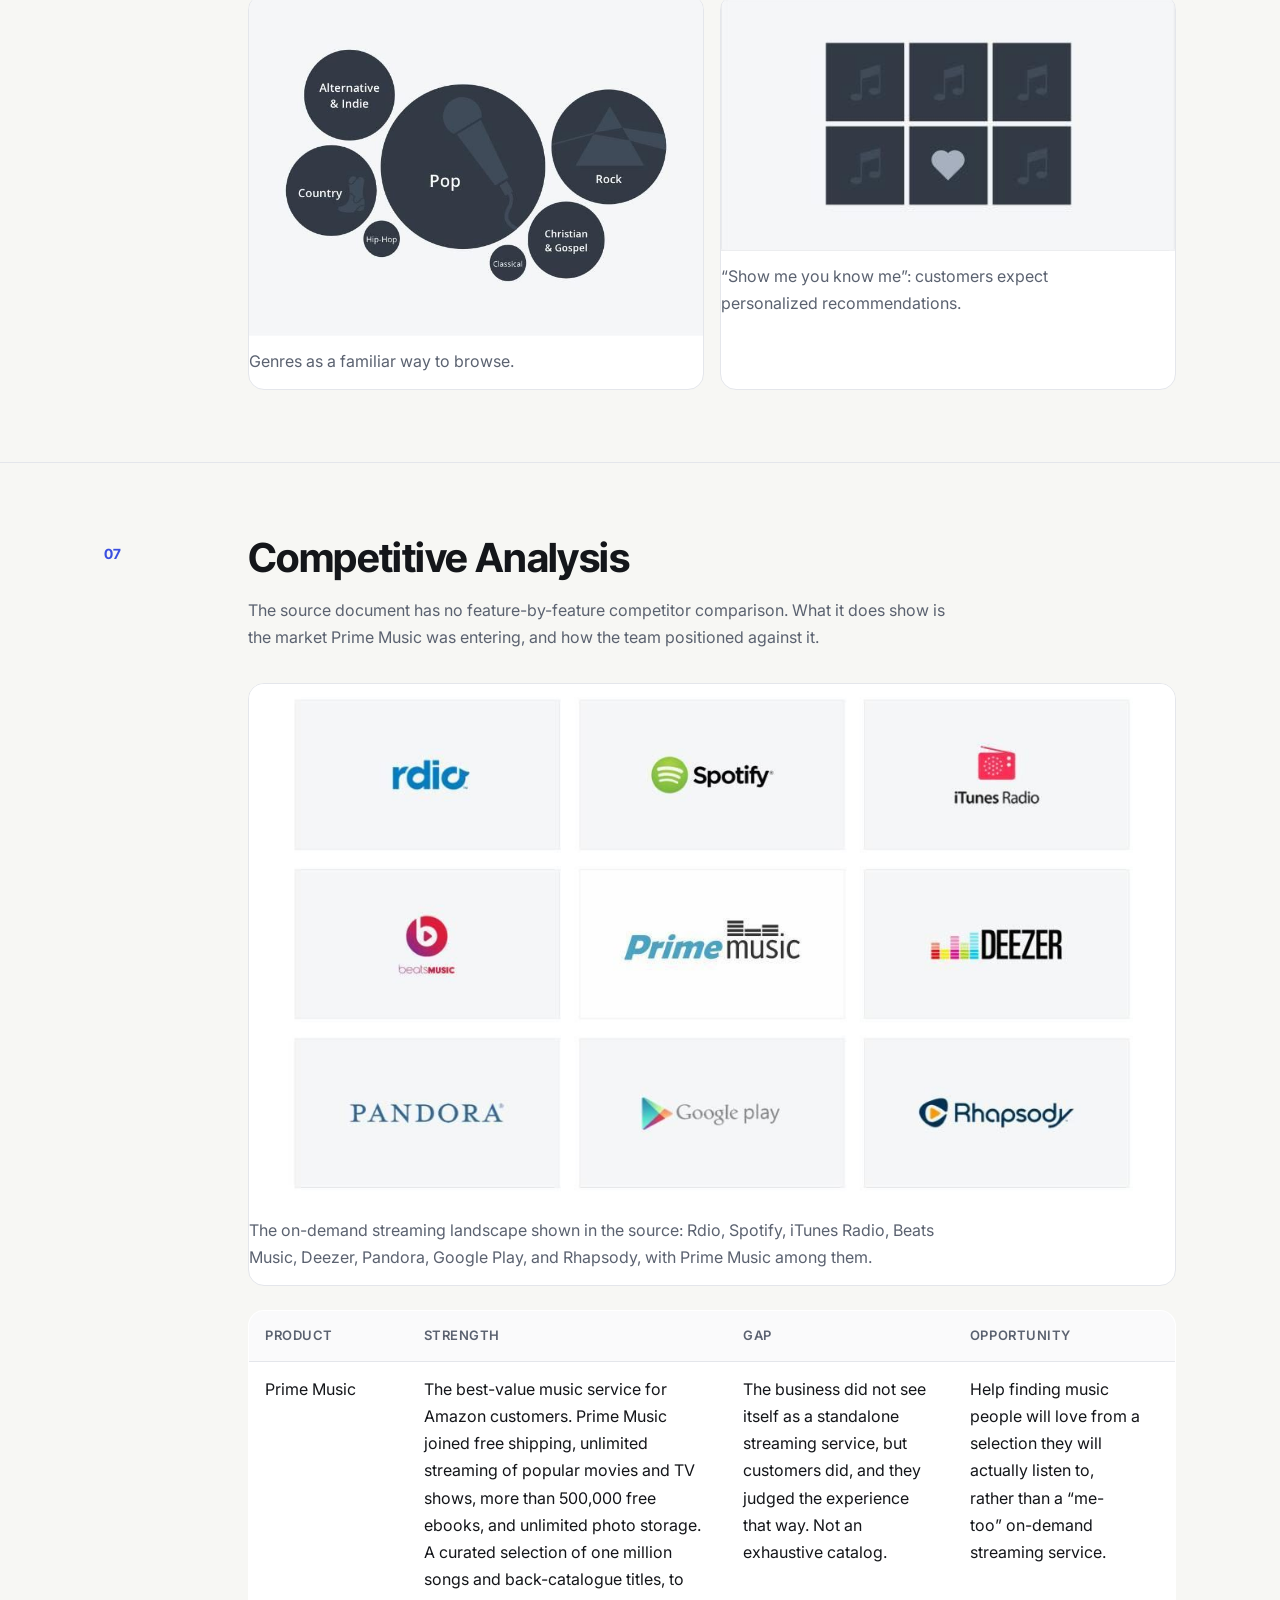
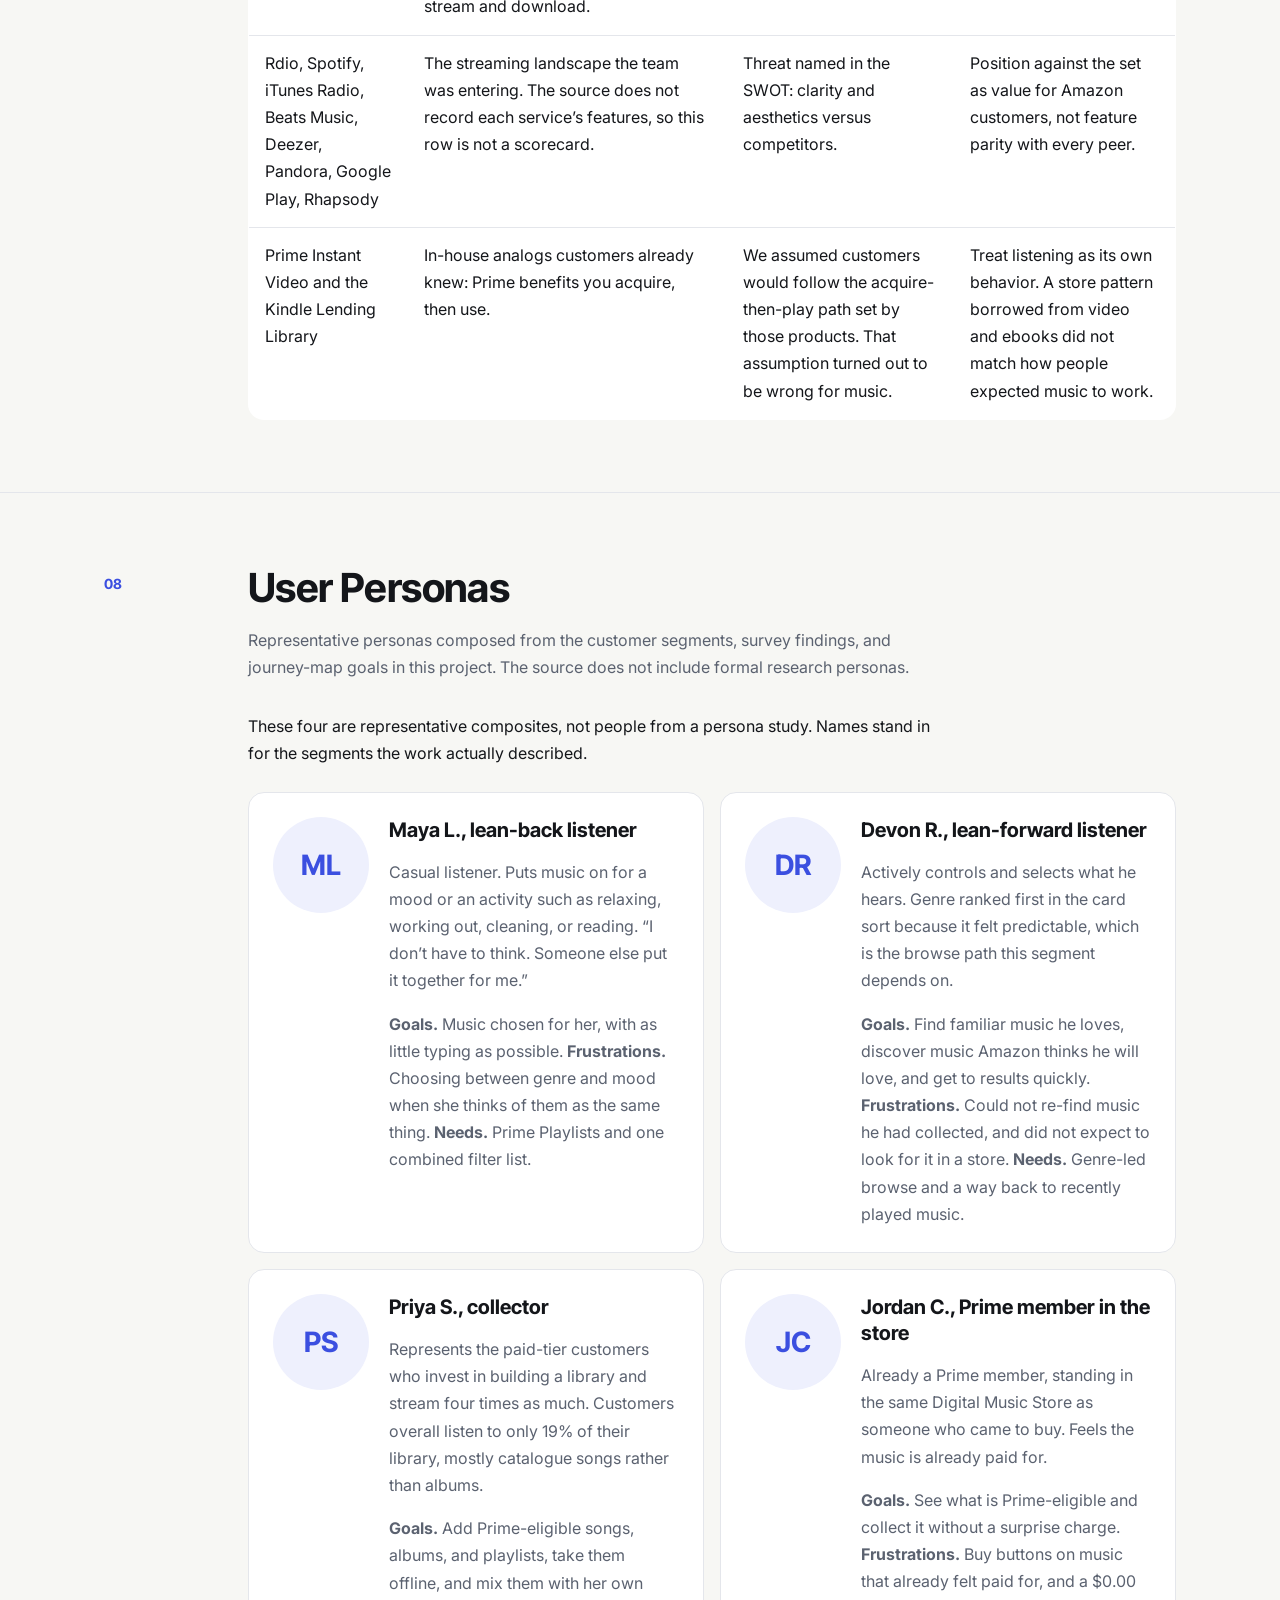
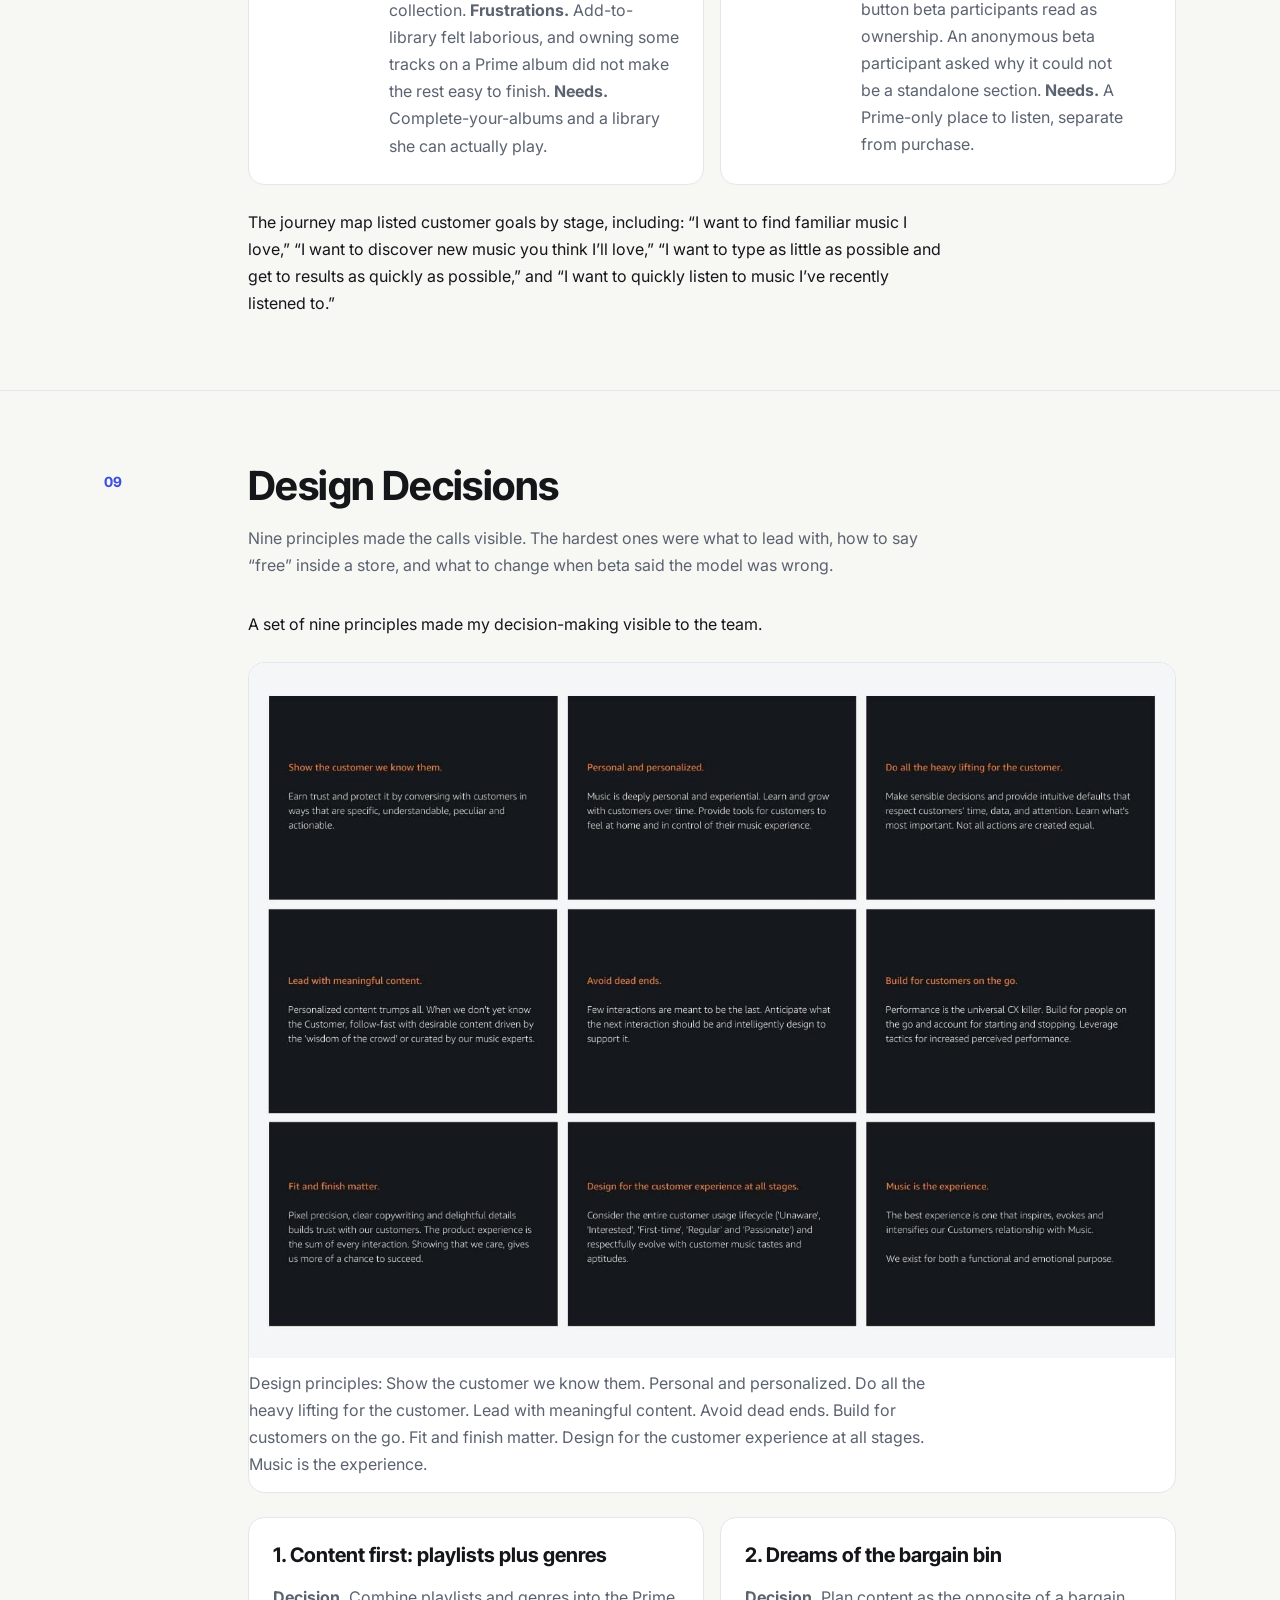
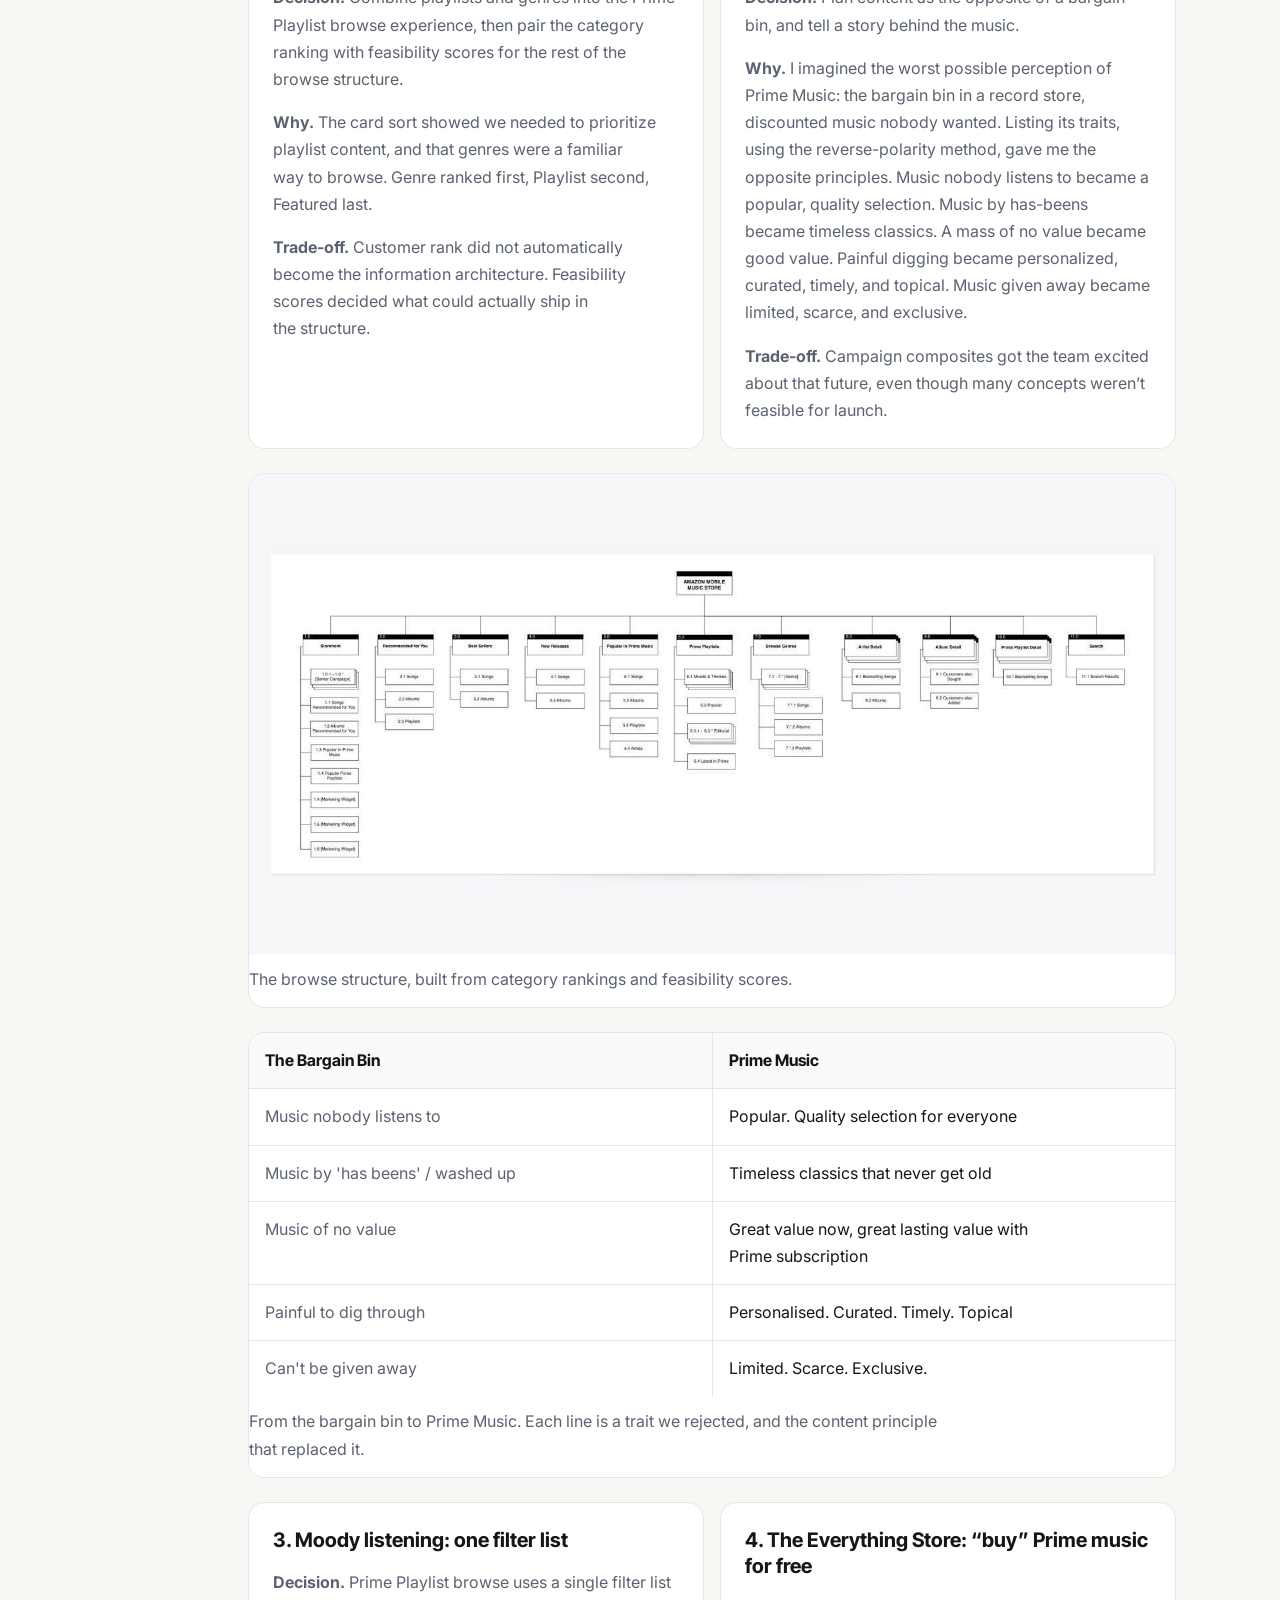
==== commit 5dd21de1: "Give the case study one reading measure and even card rows. Page-only CSS sets column copy to 70ch a" ====
--- a/index.html
+++ b/index.html
@@ -15,12 +15,69 @@
 <link rel="icon" href="assets/favicon.svg" type="image/svg+xml">
 <link rel="stylesheet" href="case-study.css">
 <style>
-/* Page-only. The shared case-study.css palette, type, and section structure stay as they are. */
+/* Page-only. The shared case-study.css palette, type, and section structure stay as they are.
+   One reading measure and one left edge for column copy. Cards and grids keep their own boxes. */
 img{height:auto;object-fit:contain}
 .swatches{display:grid;grid-template-columns:repeat(4,minmax(0,1fr));gap:16px}
 .swatch{width:auto}
-.cs-hero .hero-follow{max-width:760px;margin-top:20px}
-.cs-hero .hero-follow + .hero-follow{margin-top:12px}
+.cs-hero .lede,
+.cs-hero .hero-follow,
+.cs-section .head p,
+.body > p,
+.body > ul,
+.body > ol,
+.callout,
+.figure figcaption{
+  max-width:70ch;
+  text-align:left;
+  text-wrap:pretty;
+}
+.cs-hero .lede{
+  font-size:18px;
+  line-height:1.7;
+  max-width:calc(70ch * 16 / 18);
+}
+.cs-hero .hero-follow,
+.cs-section .head p,
+.body > p,
+.body li,
+.card p,
+.card li,
+.callout,
+.figure figcaption,
+.process .step span,
+.from-to-row > div,
+.swot-cell li,
+td{
+  font-size:16px;
+  line-height:1.7;
+  text-align:left;
+  text-wrap:pretty;
+}
+.cs-hero .hero-follow{margin-top:16px}
+.cs-hero .hero-follow + .hero-follow{margin-top:16px}
+.cs-section .head{margin-bottom:32px}
+.cs-section .head p{margin-top:16px}
+.body > * + *{margin-top:24px}
+.body > p + p{margin-top:16px}
+.body > h3{margin-bottom:0}
+.body > h3 + *{margin-top:24px}
+.callout{font-weight:400;padding:16px 20px;width:min(70ch,100%);box-sizing:border-box}
+.card p[style*="margin-top"],
+.body p[style*="margin-top"]{margin-top:16px !important}
+.body > .card{max-width:min(70ch,100%)}
+.body > .card p,.body > .card li{max-width:none}
+#uikit .body > .card{max-width:none}
+#uikit .body > .card p{max-width:70ch}
+.grid,.process{align-items:stretch}
+.grid{gap:16px}
+.grid > .card,.process .step,.metric{height:100%;padding:24px}
+.g2 > .card > h3,.g3 > .card > h3{margin-bottom:0}
+.grid .card h3 + p,.grid .card p + p{margin-top:16px !important}
+.process{gap:16px}
+.figure{padding:0;overflow:hidden}
+.figure img{border-radius:0}
+.figure figcaption{padding:12px 0 14px;margin:0}
 .from-to-row{display:grid;grid-template-columns:1fr 1fr}
 .from-to-row + .from-to-row{border-top:1px solid var(--line)}
 .from-to-row > div{padding:14px 16px}
@@ -28,10 +85,10 @@
 .from-to-head > div{font-family:var(--font-head);font-weight:700;background:#FAFAFB}
 .from-to-row:not(.from-to-head) > div:first-child{color:var(--muted)}
 .swot-grid{display:grid;grid-template-columns:1fr 1fr;gap:16px}
-.swot-cell{background:var(--bg);border:1px solid var(--line);border-radius:12px;padding:20px}
+.swot-cell{background:var(--bg);border:1px solid var(--line);border-radius:12px;padding:24px}
 .swot-cell h3{font-size:13px;font-weight:700;letter-spacing:.06em;text-transform:uppercase;color:var(--accent);margin-bottom:10px}
 .swot-cell ul{margin:0;padding-left:18px}
-.swot-cell li{color:var(--muted);font-size:15px}
+.swot-cell li{color:var(--muted);font-size:16px;line-height:1.7}
 .swot-cell li + li{margin-top:6px}
 @media (max-width:700px){
   .from-to-row,.swot-grid{grid-template-columns:1fr}
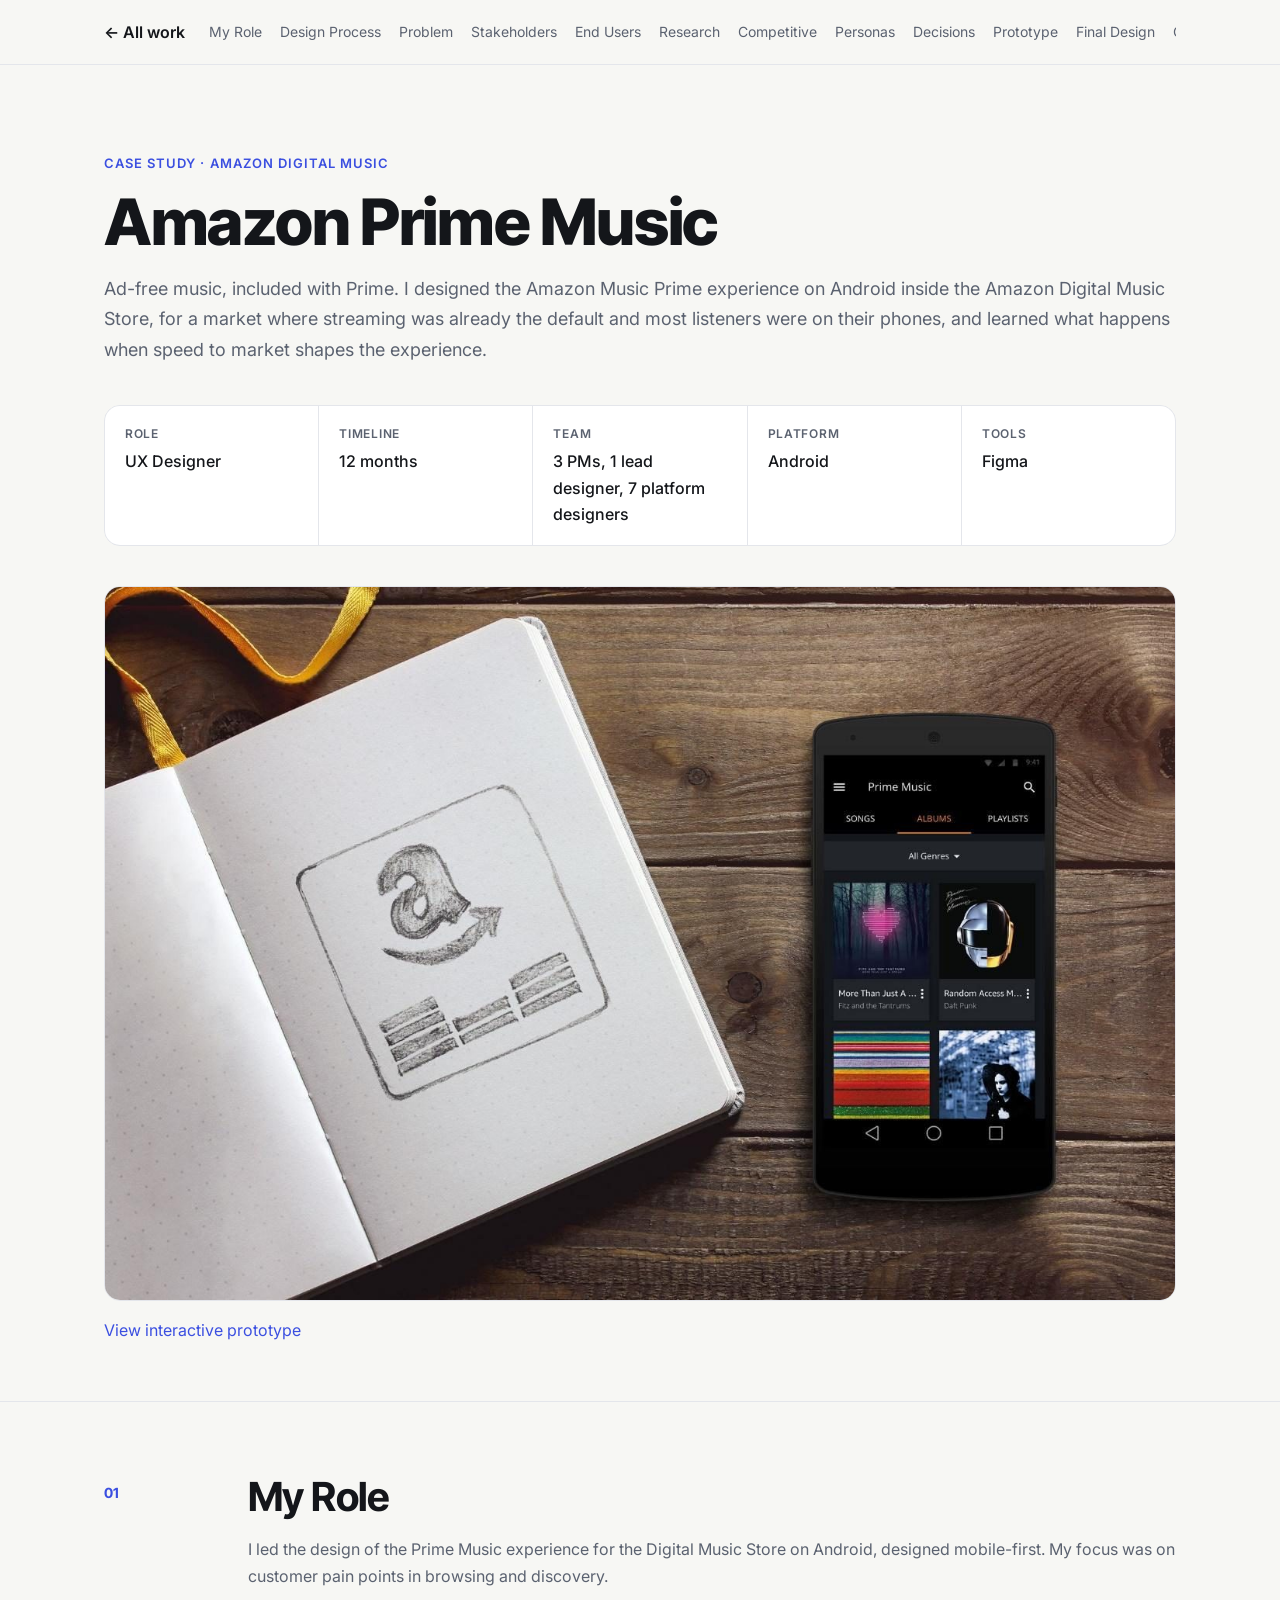
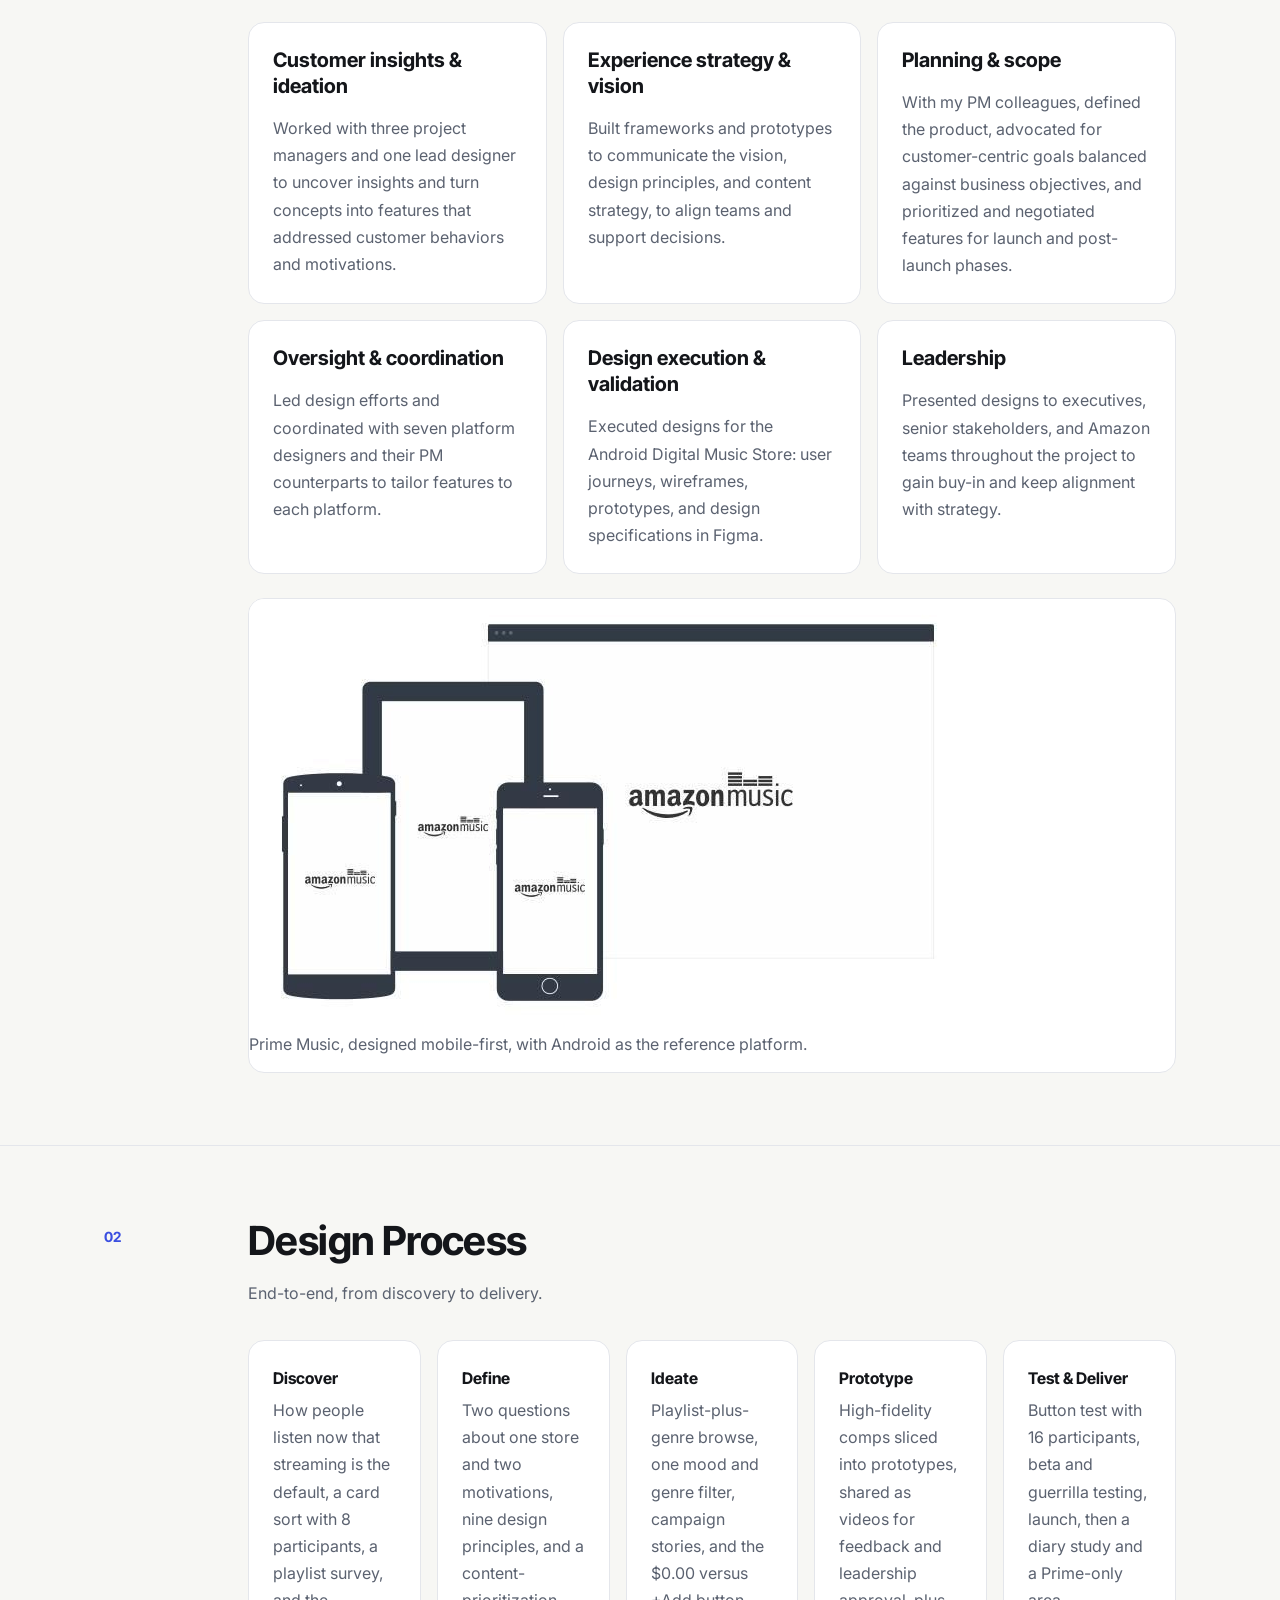
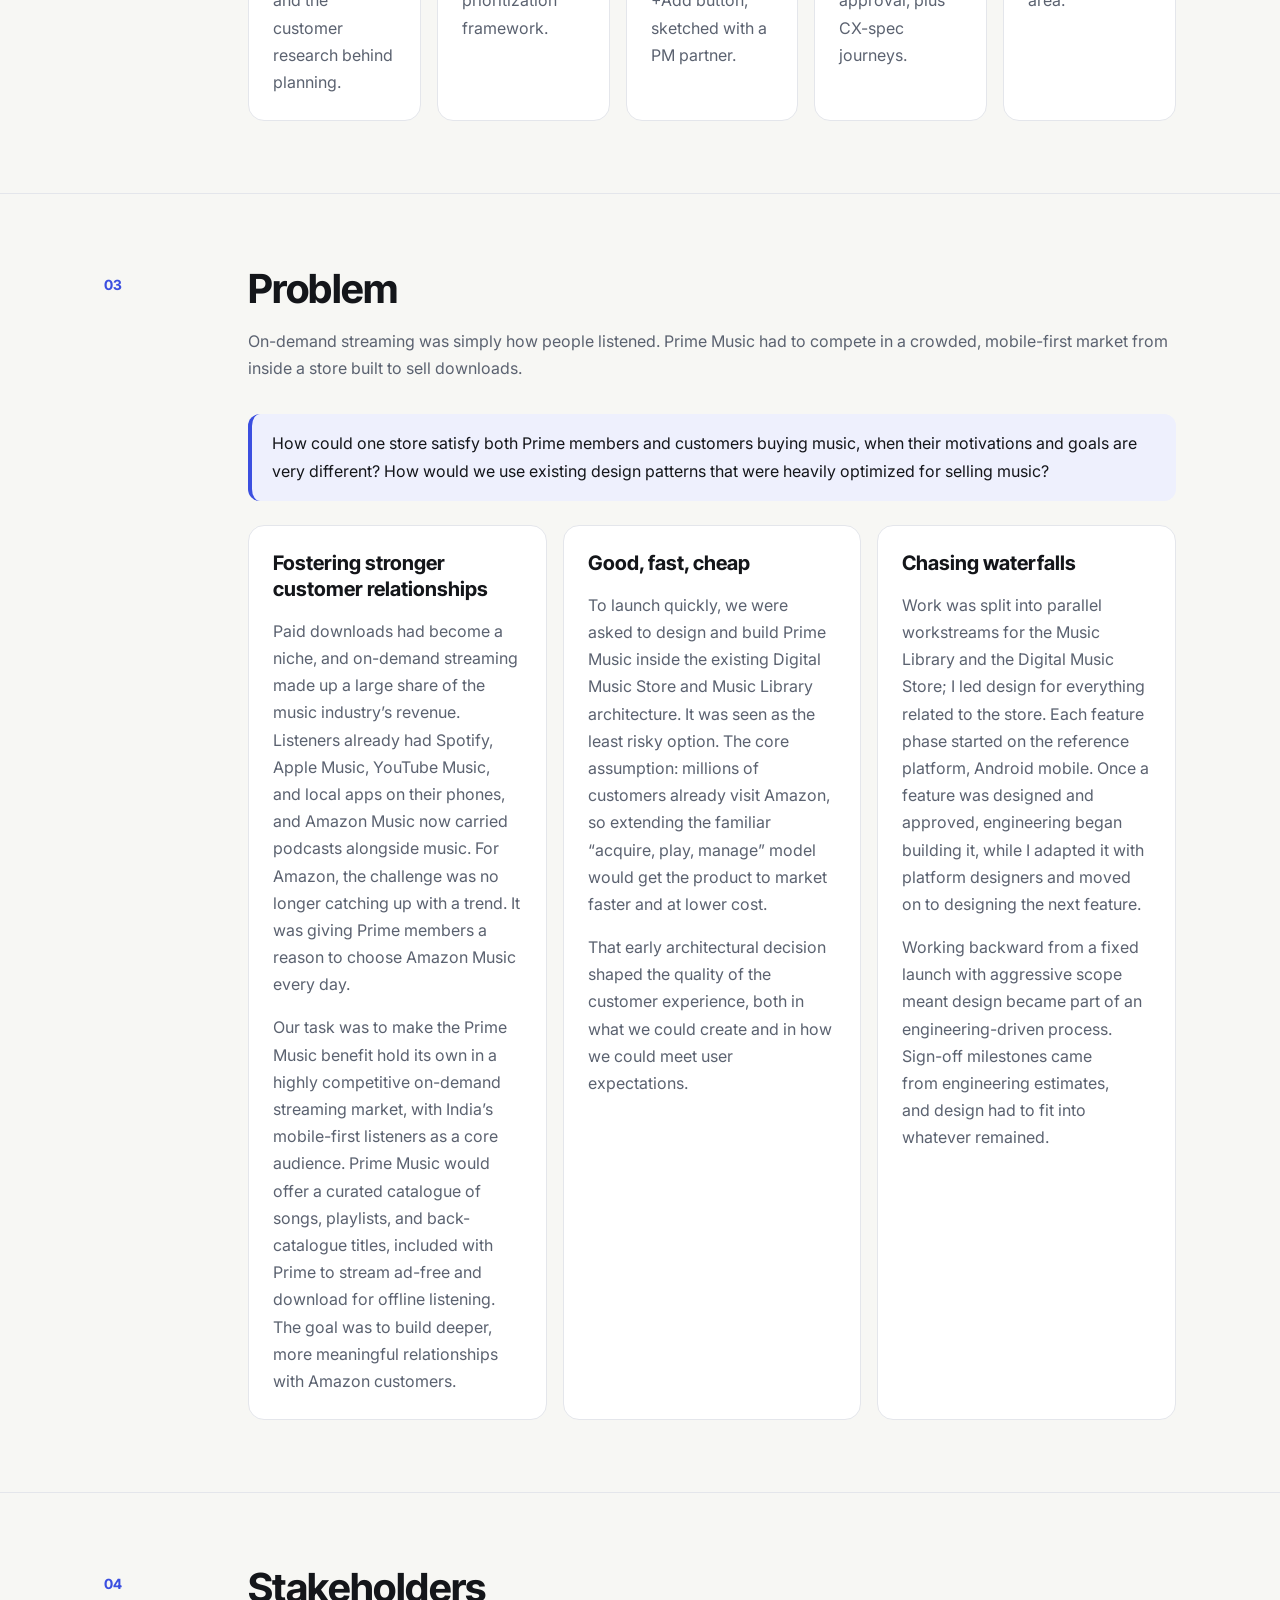
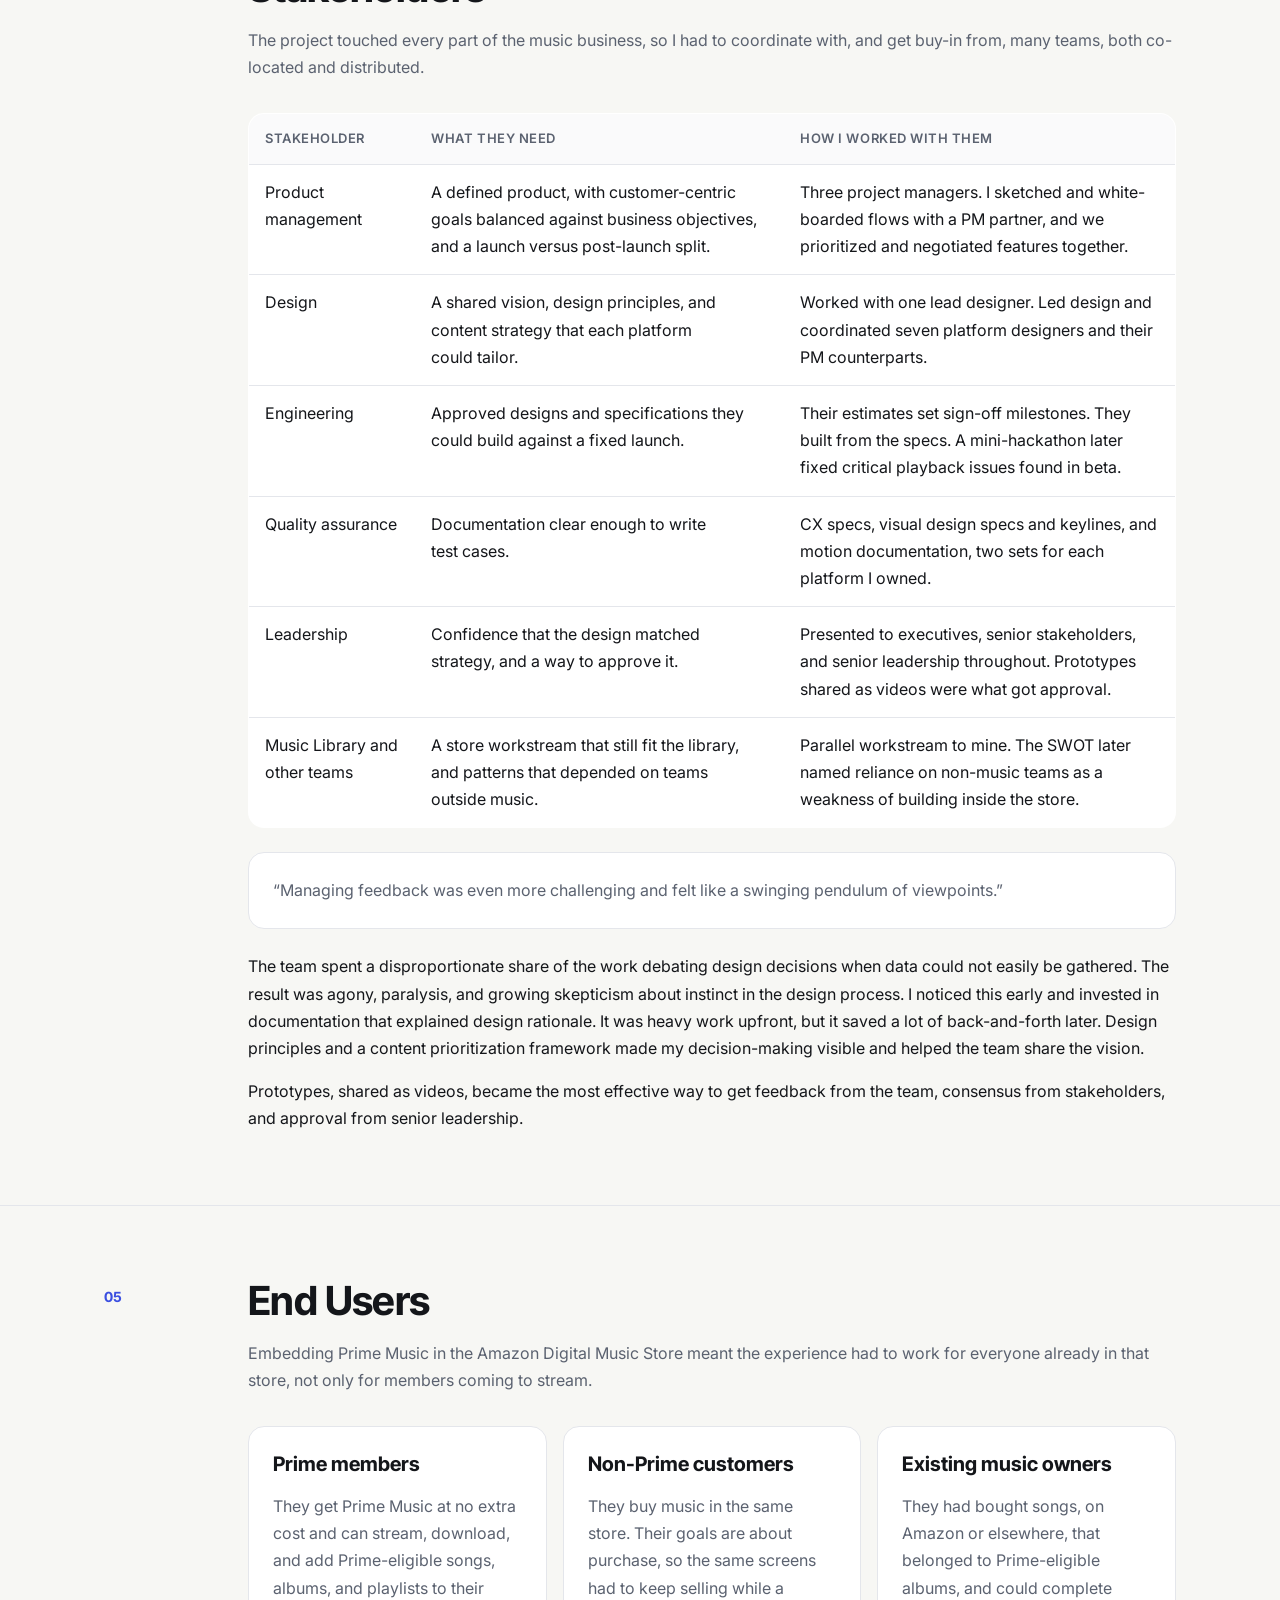
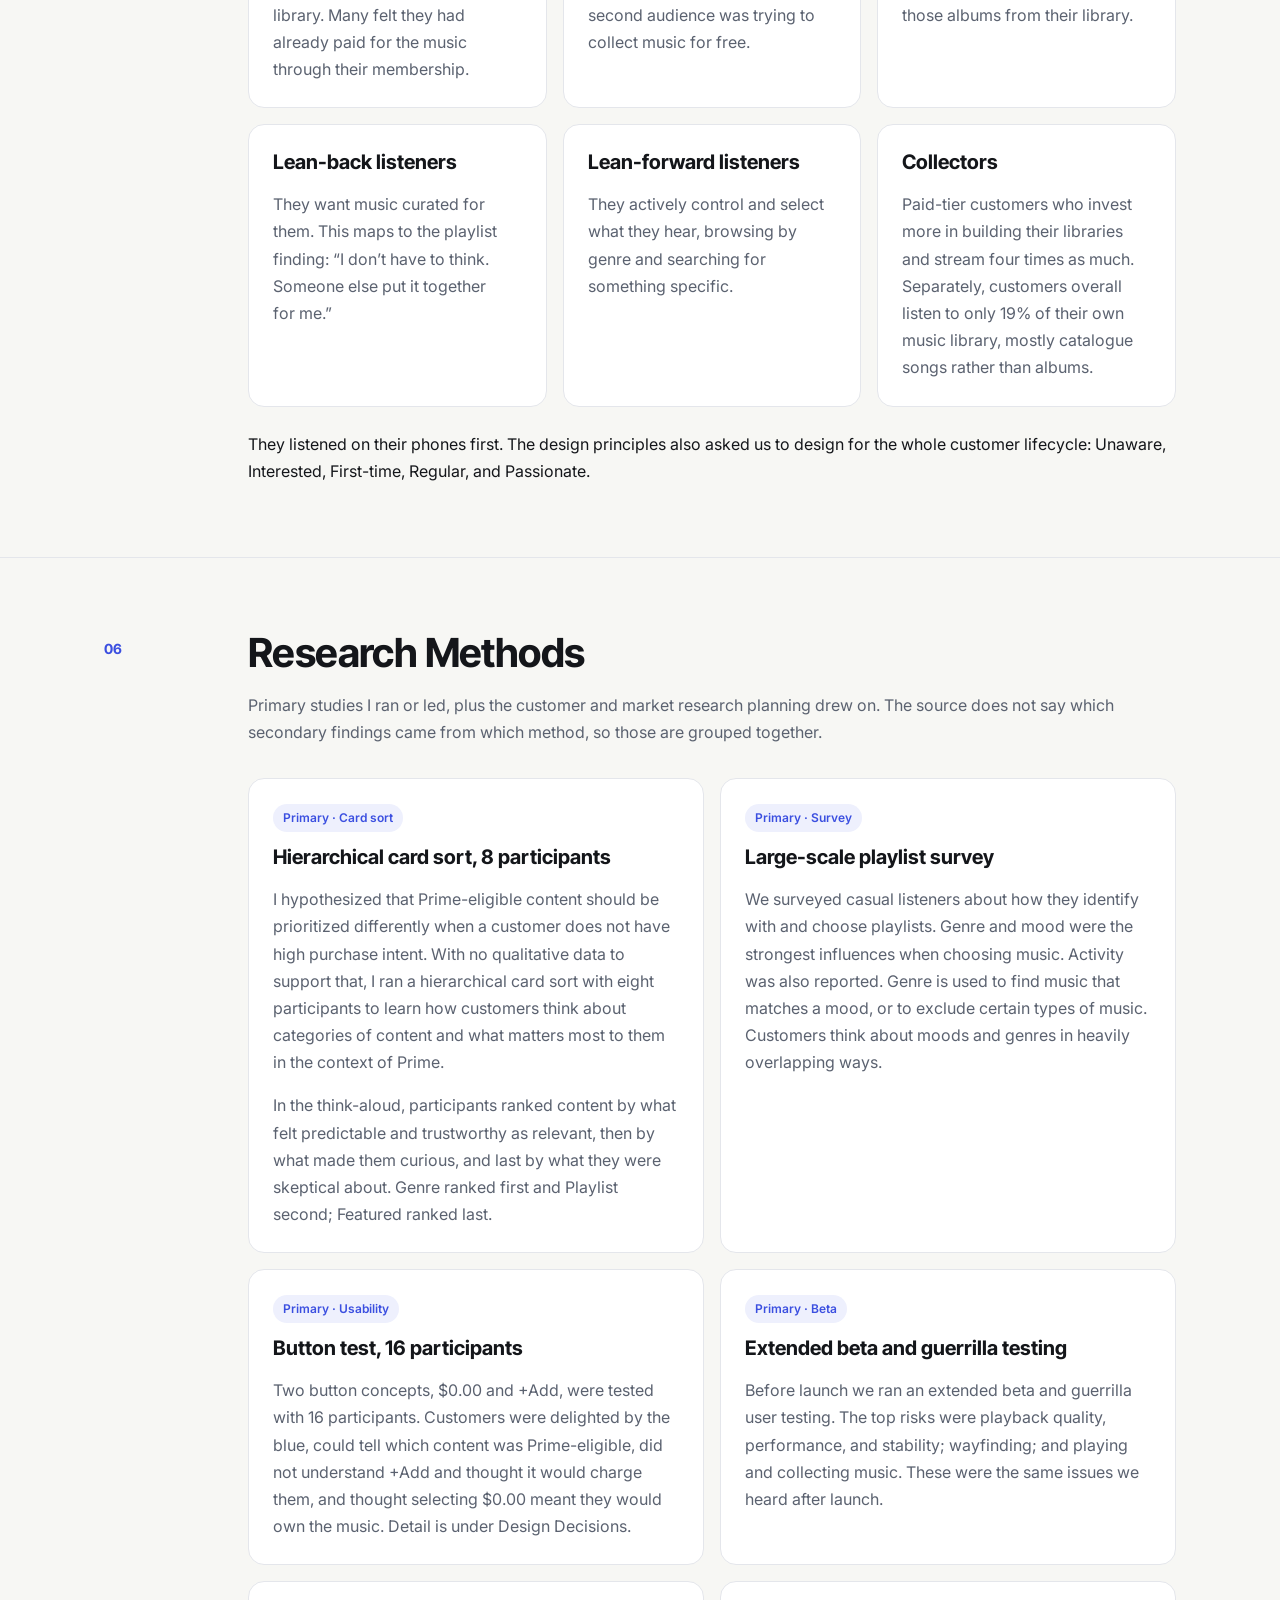
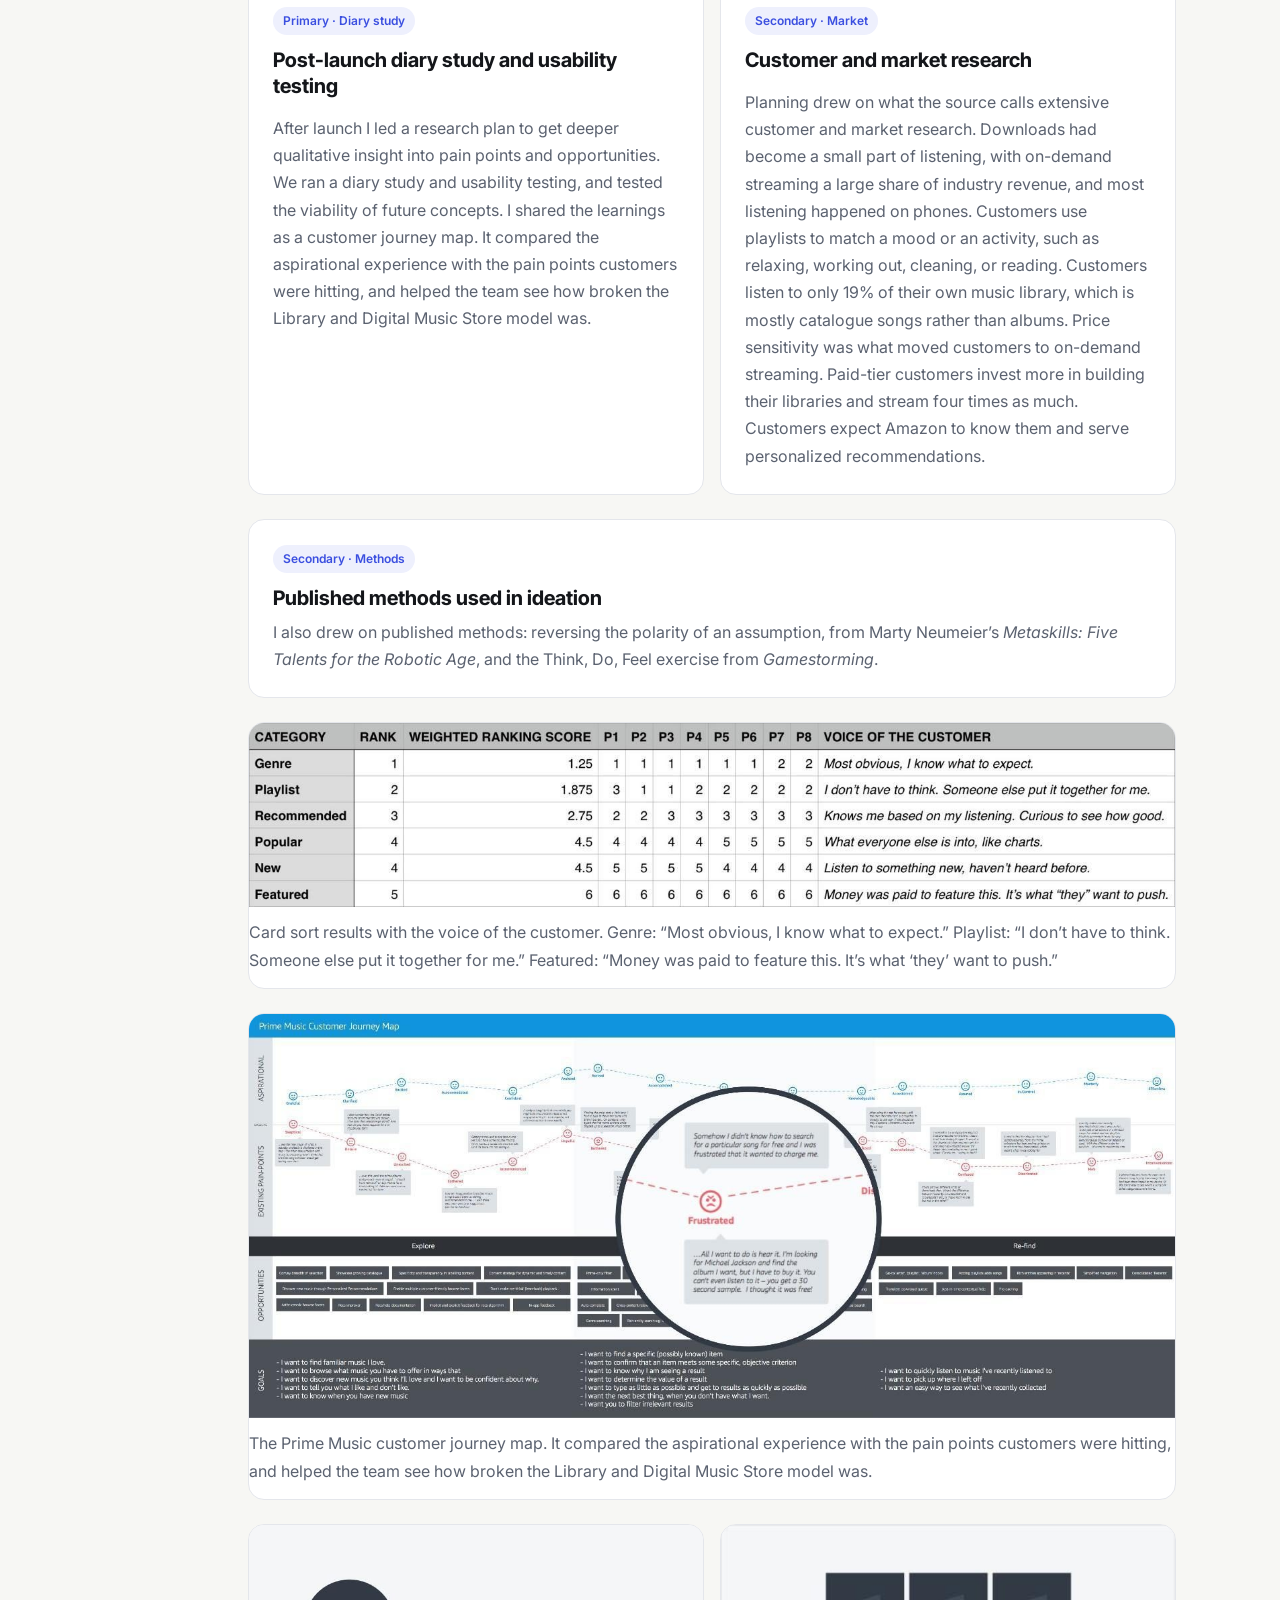
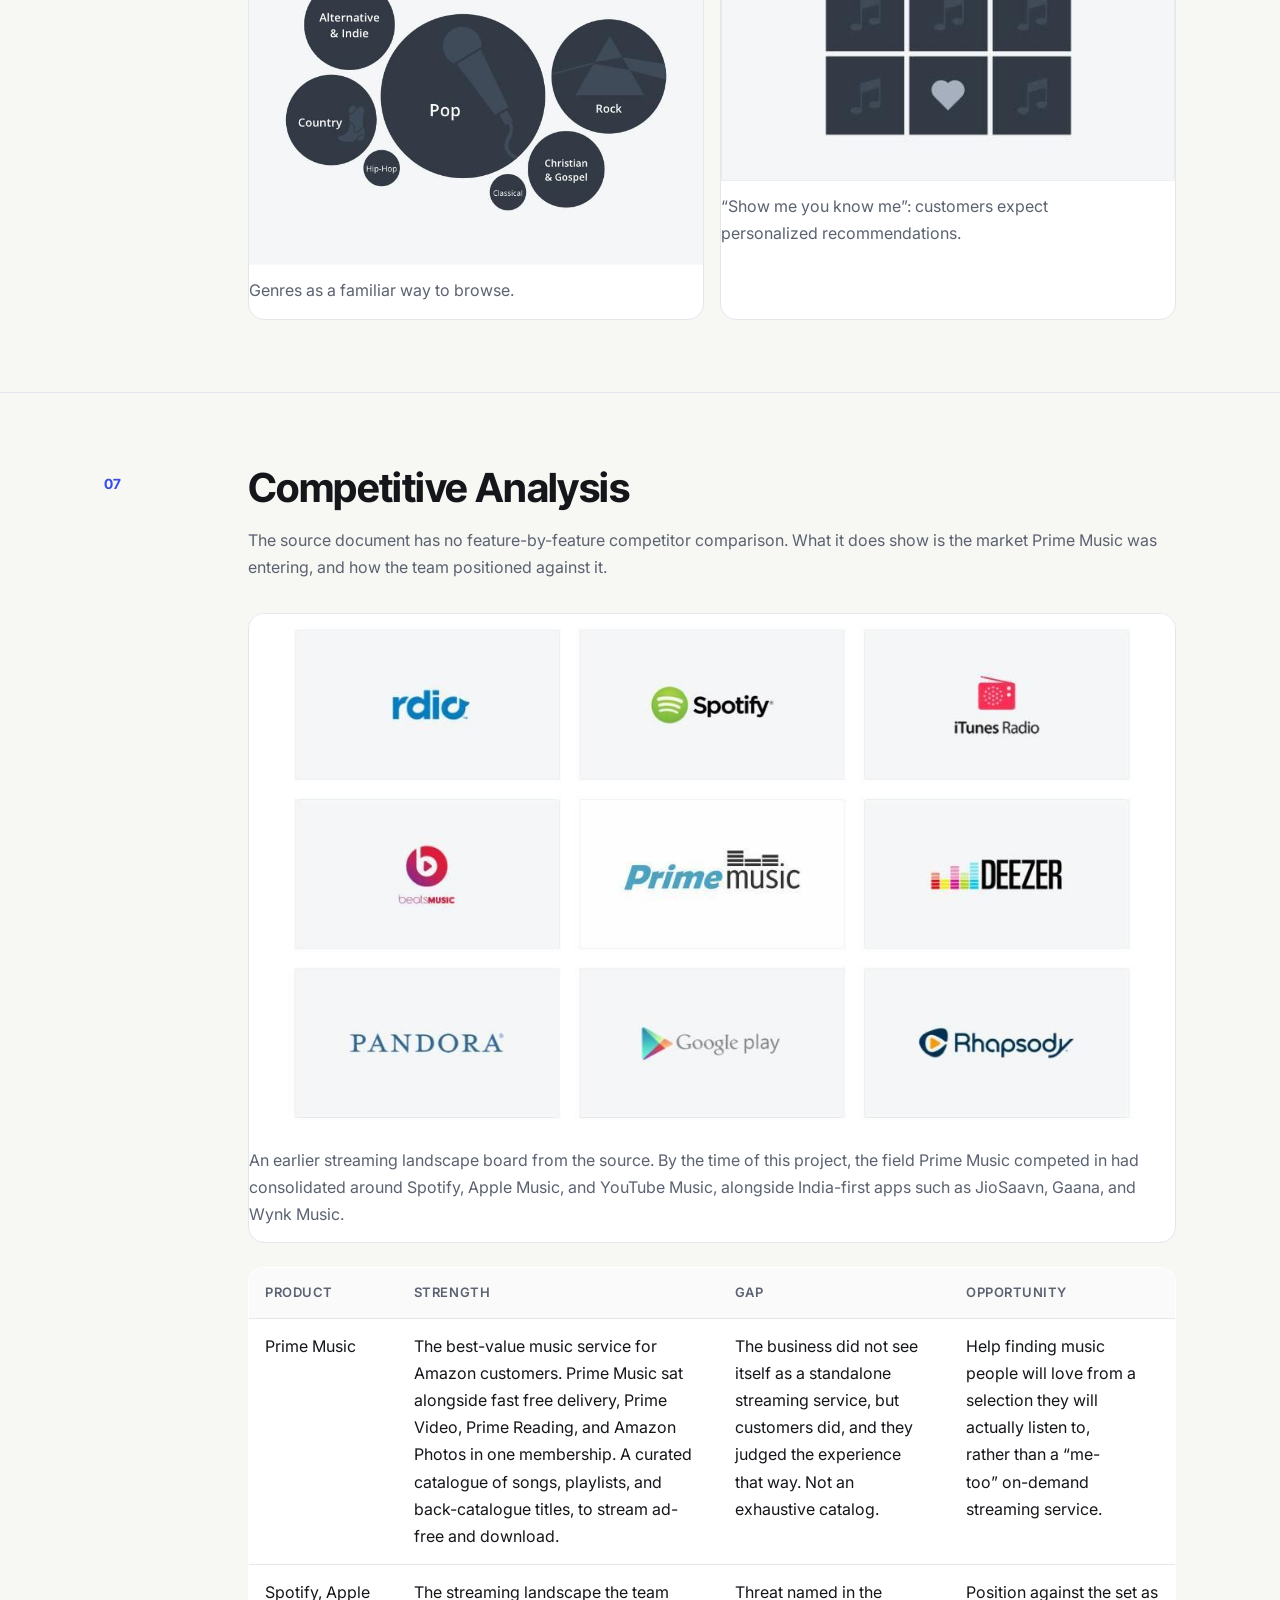
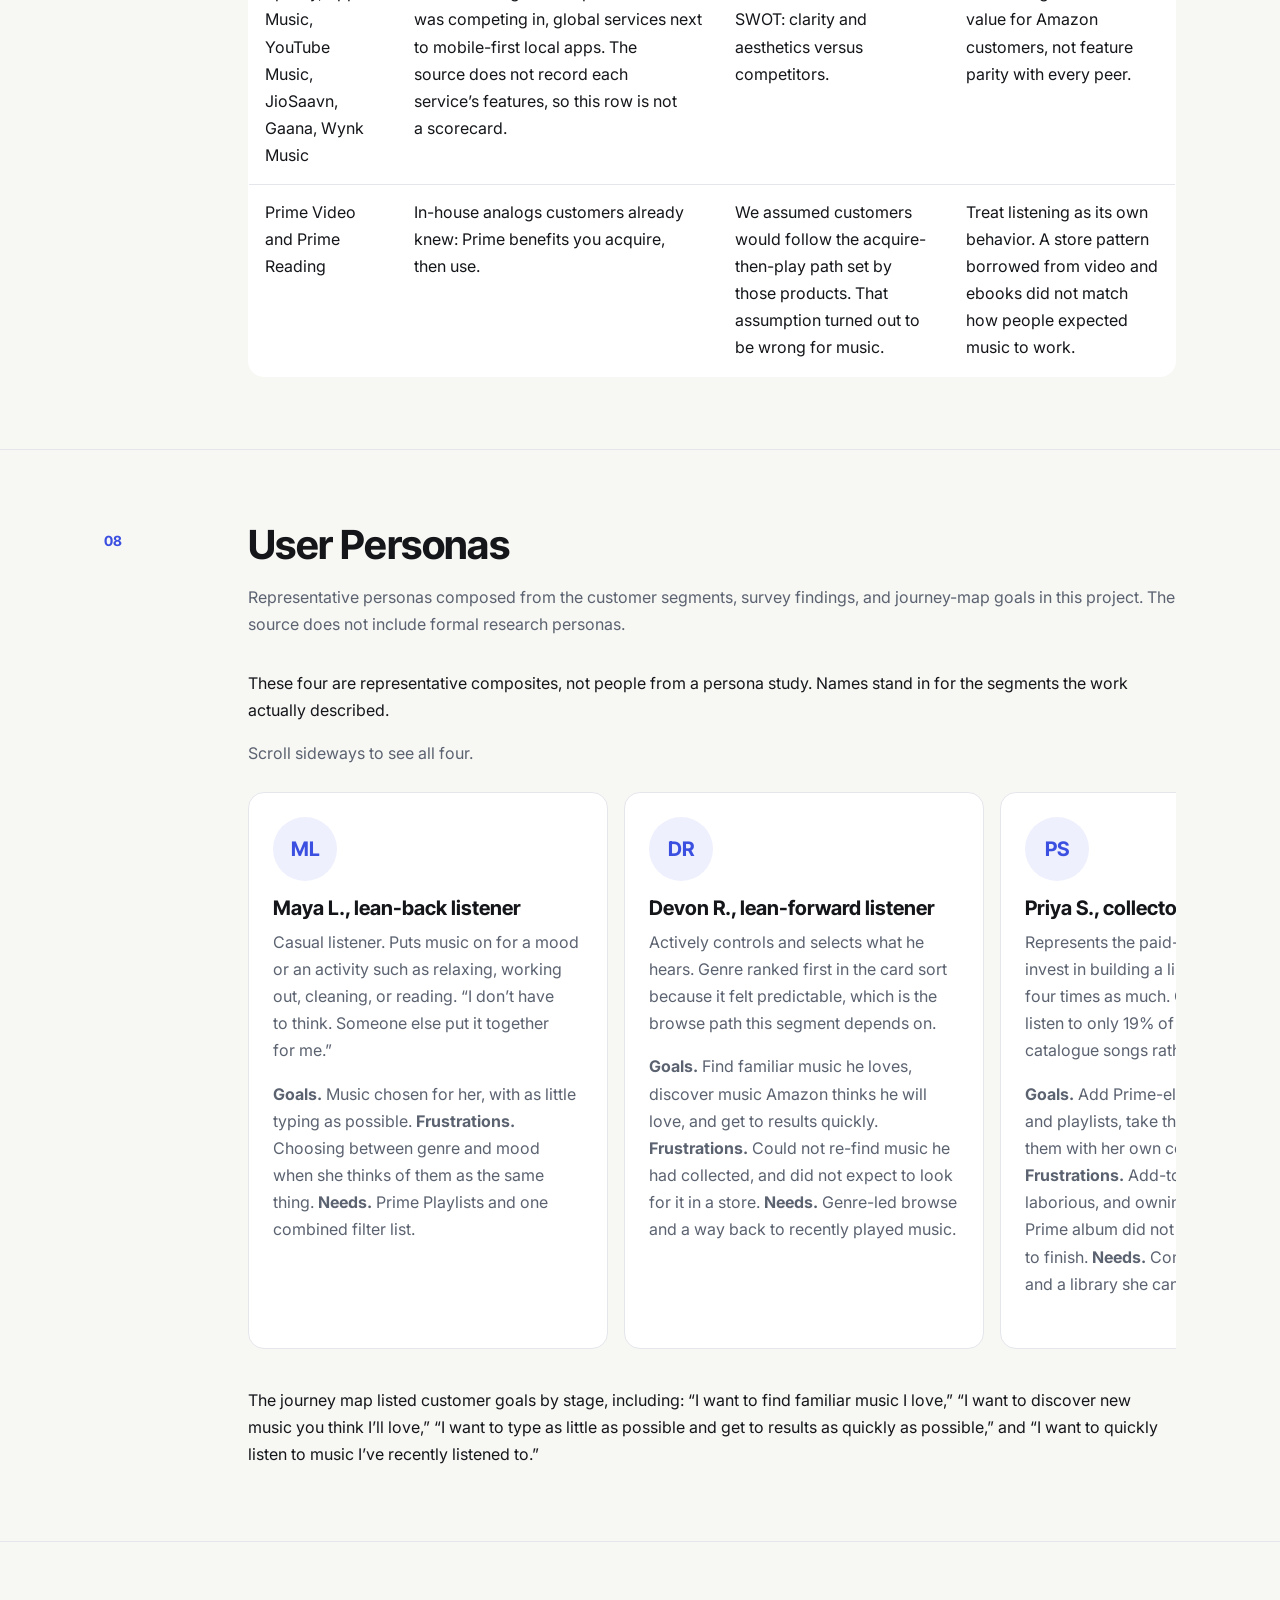
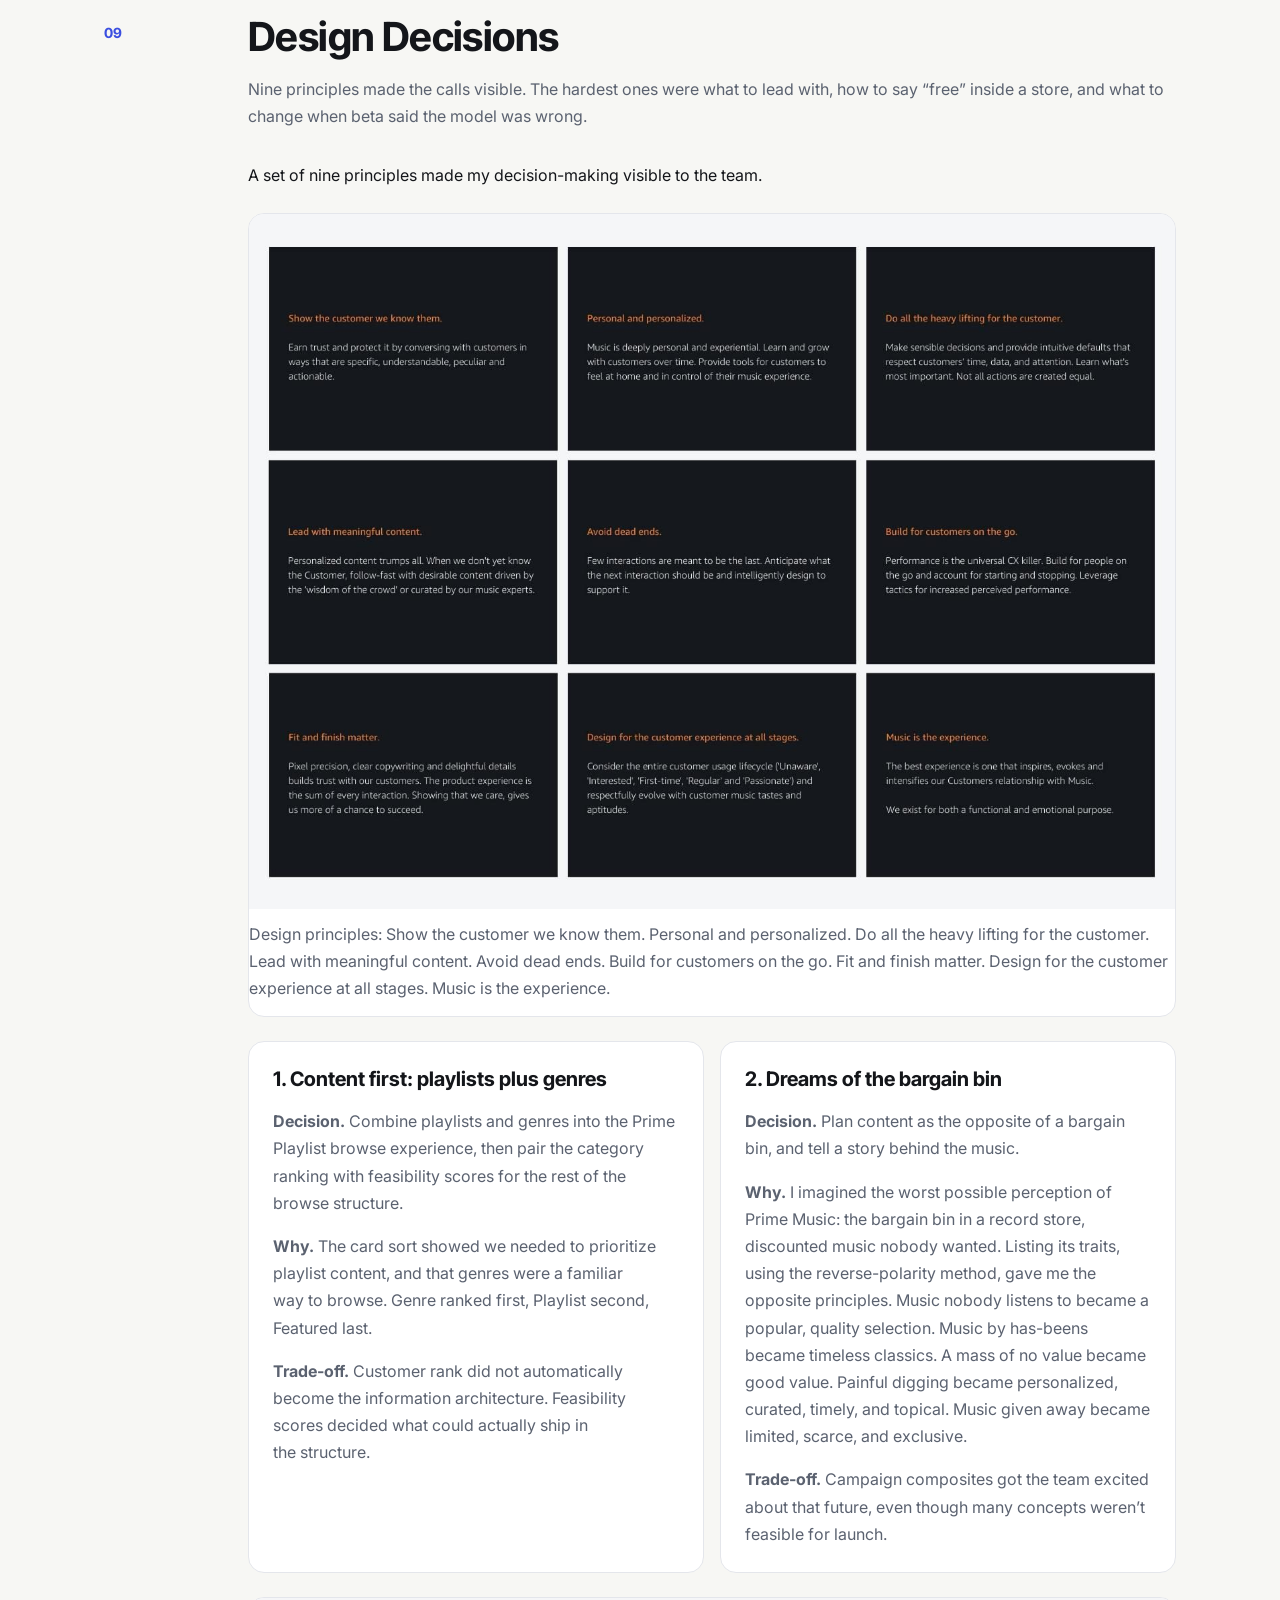
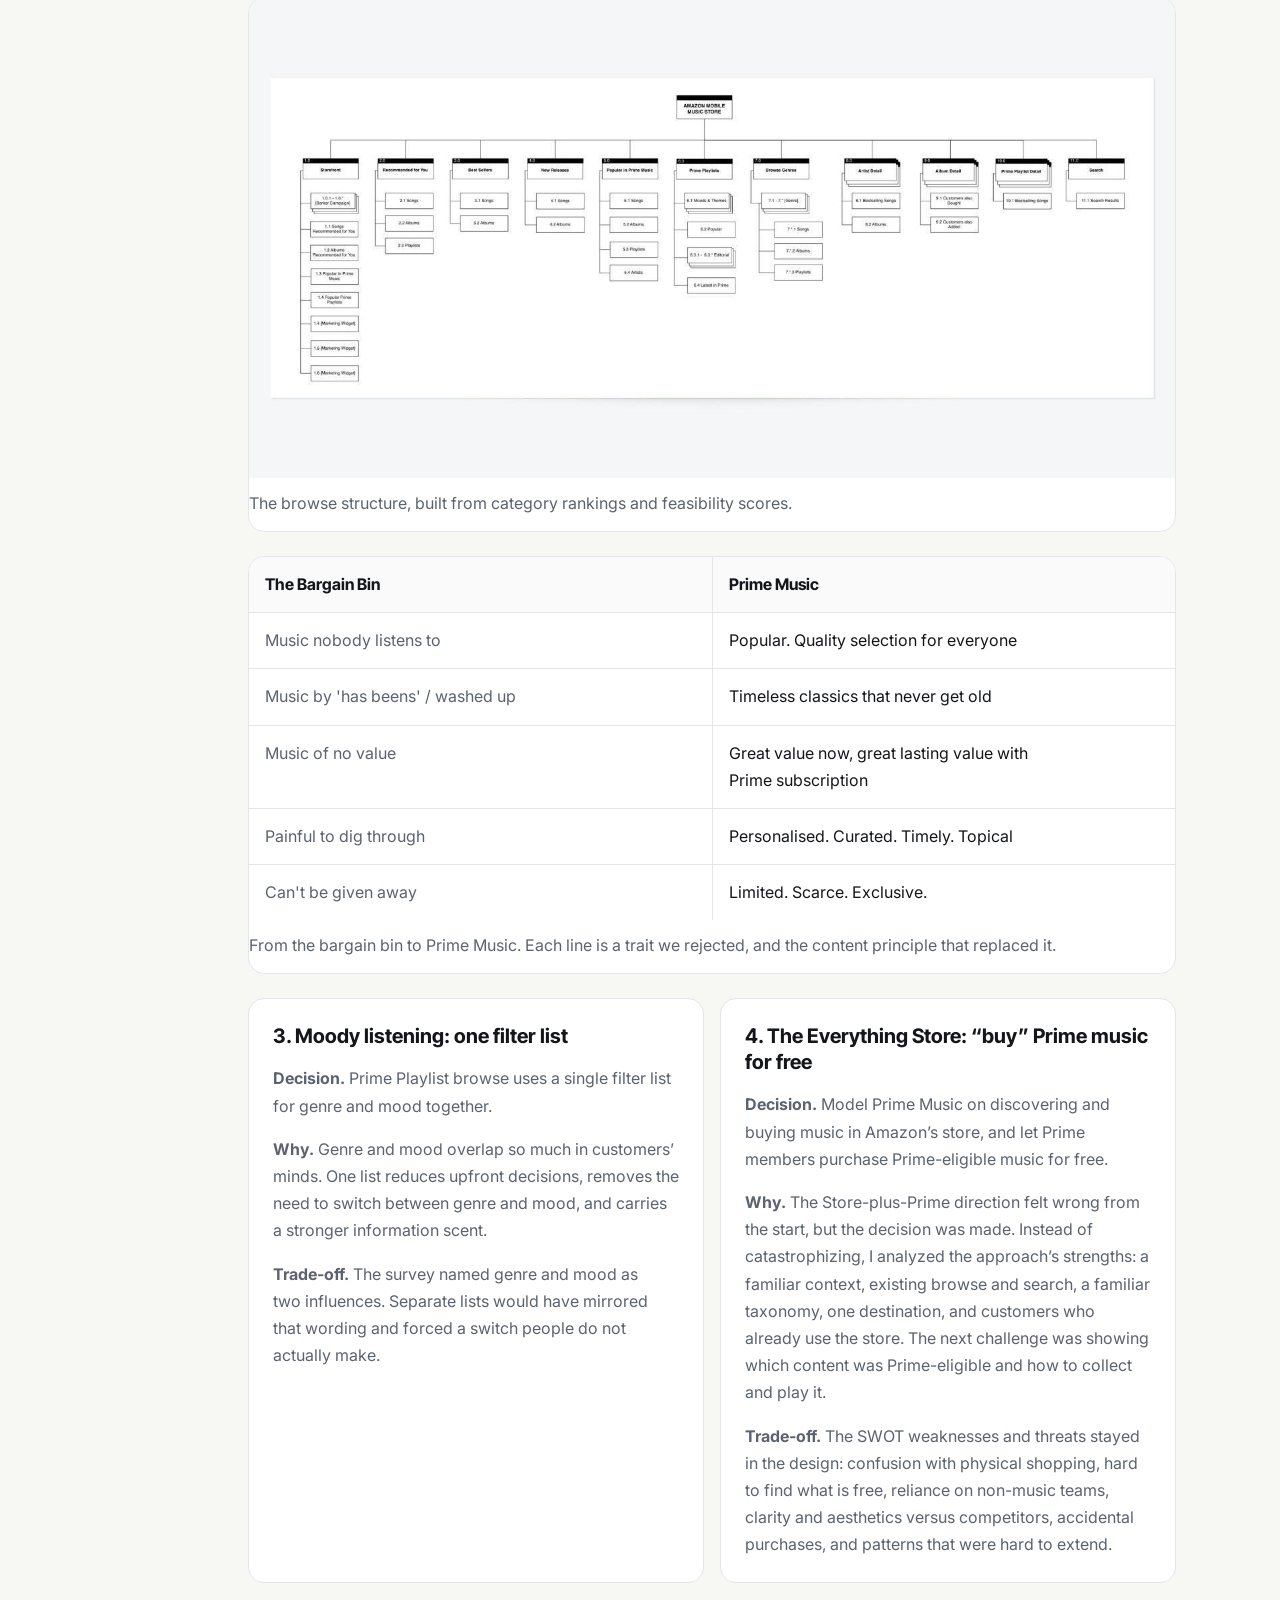
==== commit 623df0d9: "Rebuild the Prime Music case study from the reference page. Match the reference layout, styles, sect" ====
--- a/index.html
+++ b/index.html
@@ -2,17 +2,21 @@
 <html lang="en">
 <head>
 <meta charset="utf-8"><meta name="viewport" content="width=device-width,initial-scale=1">
+<link rel="icon" href="favicon.ico" sizes="16x16 32x32 48x48">
+<link rel="icon" href="favicon.svg" type="image/svg+xml">
+<link rel="icon" href="favicon-32.png" type="image/png" sizes="32x32">
+<link rel="icon" href="favicon-16.png" type="image/png" sizes="16x16">
+<link rel="apple-touch-icon" href="apple-touch-icon.png" sizes="180x180">
 <title>Amazon Prime Music — Case Study · Suvarna Myneni</title>
-<meta name="description" content="One million songs, free for Prime members. Designing a streaming music benefit inside the Amazon Digital Music Store, and learning what happens when speed to market shapes the experience.">
+<meta name="description" content="Ad-free music, included with Prime. I designed the Amazon Music Prime experience inside the Amazon Digital Music Store on Android, for a mobile-first streaming market, and learned what happens when speed to market shapes the experience.">
 <meta name="author" content="Suvarna Myneni">
-<link rel="canonical" href="https://suvarnamyneni-project.github.io/amazon-prime-music-case-study/">
+<link rel="canonical" href="https://suvarnamyneni.github.io/amazon-prime-music-case-study/">
 <meta property="og:type" content="article">
 <meta property="og:title" content="Amazon Prime Music — Case Study · Suvarna Myneni">
-<meta property="og:description" content="One million songs, free for Prime members. Designing a streaming music benefit inside the Amazon Digital Music Store.">
-<meta property="og:url" content="https://suvarnamyneni-project.github.io/amazon-prime-music-case-study/">
-<meta property="og:image" content="https://suvarnamyneni-project.github.io/amazon-prime-music-case-study/assets/hero.jpg">
+<meta property="og:description" content="Ad-free music, included with Prime. I designed the Amazon Music Prime experience inside the Amazon Digital Music Store on Android.">
+<meta property="og:url" content="https://suvarnamyneni.github.io/amazon-prime-music-case-study/">
+<meta property="og:image" content="https://suvarnamyneni.github.io/amazon-prime-music-case-study/assets/hero.jpg">
 <meta name="twitter:card" content="summary_large_image">
-<link rel="icon" href="assets/favicon.svg" type="image/svg+xml">
 <link rel="stylesheet" href="case-study.css">
 <style>
 /* Page-only. The shared case-study.css palette, type, and section structure stay as they are.
@@ -28,14 +32,14 @@
 .body > ol,
 .callout,
 .figure figcaption{
-  max-width:70ch;
+  max-width:none;
   text-align:left;
   text-wrap:pretty;
 }
 .cs-hero .lede{
   font-size:18px;
   line-height:1.7;
-  max-width:calc(70ch * 16 / 18);
+  max-width:none;
 }
 .cs-hero .hero-follow,
 .cs-section .head p,
@@ -62,13 +66,11 @@
 .body > p + p{margin-top:16px}
 .body > h3{margin-bottom:0}
 .body > h3 + *{margin-top:24px}
-.callout{font-weight:400;padding:16px 20px;width:min(70ch,100%);box-sizing:border-box}
+.callout{font-weight:400;padding:16px 20px;width:100%;box-sizing:border-box}
 .card p[style*="margin-top"],
 .body p[style*="margin-top"]{margin-top:16px !important}
-.body > .card{max-width:min(70ch,100%)}
+.body > .card{max-width:none}
 .body > .card p,.body > .card li{max-width:none}
-#uikit .body > .card{max-width:none}
-#uikit .body > .card p{max-width:70ch}
 .grid,.process{align-items:stretch}
 .grid{gap:16px}
 .grid > .card,.process .step,.metric{height:100%;padding:24px}
@@ -90,52 +92,88 @@
 .swot-cell ul{margin:0;padding-left:18px}
 .swot-cell li{color:var(--muted);font-size:16px;line-height:1.7}
 .swot-cell li + li{margin-top:6px}
+/* Personas: all four in one row that scrolls sideways */
+.persona-row{display:flex;flex-wrap:nowrap;gap:16px;overflow-x:auto;scroll-snap-type:x mandatory;scroll-padding-inline:2px;padding-bottom:14px;-webkit-overflow-scrolling:touch;scrollbar-width:thin;scrollbar-color:var(--accent) var(--line)}
+.persona-row::-webkit-scrollbar{height:8px}
+.persona-row::-webkit-scrollbar-track{background:var(--line);border-radius:99px}
+.persona-row::-webkit-scrollbar-thumb{background:var(--accent);border-radius:99px}
+.persona-row > .persona{flex:0 0 360px;max-width:86%;scroll-snap-align:start;grid-template-columns:1fr;gap:14px;align-content:start}
+.persona-row > .persona .avatar{width:64px;height:64px;font-size:20px}
+.persona-row:focus-visible{outline:2px solid var(--accent);outline-offset:4px}
+.scroll-hint{font-size:13px;color:var(--muted)}
+/* Low-fi wireframes */
+.figure.lofi{padding:20px 20px 0;background:var(--surface)}
+.lofi-scroll{overflow-x:auto}
+.lofi-svg{display:block;width:100%;min-width:560px;height:auto}
+.lofi-svg .lf-frame{fill:#FAFAFA;stroke:#6B7078;stroke-width:2}
+.lofi-svg .lf-box{fill:#E4E6EA;stroke:#8A9099;stroke-width:1.5}
+.lofi-svg .lf-btn{fill:#fff;stroke:#5B6270;stroke-width:1.5}
+.lofi-svg .lf-bar{fill:#9AA0A8}
+.lofi-svg .lf-soft{fill:#CDD1D7}
+.lofi-svg .lf-line{stroke:#8A9099;stroke-width:1.5;fill:none}
+.lofi-svg .lf-wave{stroke:#9AA0A8;stroke-width:2;fill:none}
+.lofi-svg .lf-t{font:700 15px var(--font-head);fill:#3A3F47}
+.lofi-svg .lf-s{font:500 11px var(--font);fill:#4A505C}
+.lofi-svg .lf-b{font-weight:700}
+.lofi-svg .lf-n{font:italic 11px var(--font);fill:#6B7078}
+.lofi-svg .lf-ctrl{font:600 22px var(--font);fill:#4A505C;letter-spacing:4px}
 @media (max-width:700px){
   .from-to-row,.swot-grid{grid-template-columns:1fr}
   .from-to-row > div + div{border-left:0;border-top:1px solid var(--line)}
   .swatches{grid-template-columns:1fr 1fr}
 }
+
+/* Shared portfolio footer. Self-contained; not part of the case-study template. */
+.sm-footer{background:#1F2427;color:#E9E4DF;padding:40px 24px;margin-top:64px;font-family:inherit;clear:both;position:relative;z-index:1}
+.sm-footer-inner{max-width:1200px;margin:0 auto;display:grid;gap:8px;text-align:center;justify-items:center}
+.sm-footer-name{margin:0;font-size:18px;font-weight:600;color:#FFFFFF}
+.sm-footer-role{margin:0;font-size:14px;color:#C9C2BB}
+.sm-footer-links{display:flex;flex-wrap:wrap;gap:12px 24px;justify-content:center;margin-top:8px}
+.sm-footer-links a{color:#FFFFFF;text-decoration:underline;text-underline-offset:3px;font-size:14px}
+.sm-footer-links a:hover,.sm-footer-links a:focus-visible{color:#F4B9A7}
+.sm-footer-copy{margin:8px 0 0;font-size:12px;color:#9D958E}
+.sm-sr{position:absolute;width:1px;height:1px;overflow:hidden;clip:rect(0 0 0 0);white-space:nowrap}
 </style>
 </head>
-<body>
+<body id="top">
+<a class="cs-skip" href="#main" style="position:absolute;left:12px;top:-60px;z-index:100;background:#1f4fd8;color:#fff;padding:10px 14px;border-radius:6px" onfocus="this.style.top='12px'" onblur="this.style.top='-60px'">Skip to content</a>
 <nav class="cs-nav"><div class="wrap">
-  <a class="back" href="https://suvarnamyneni-project.github.io/">← All work</a>
+  <a class="back" href="https://suvarnamyneni.github.io/">← All work</a>
   <div class="links">
-    <a href="#role">My Role</a><a href="#design">Design Process</a><a href="#problem">Problem</a><a href="#stakeholders">Stakeholders</a><a href="#users">End Users</a><a href="#research">Research</a><a href="#competitive">Competitive</a><a href="#personas">Personas</a><a href="#decisions">Decisions</a><a href="#prototype">Prototype</a><a href="#uikit">UI Kit</a><a href="#final">Final Design</a><a href="#outcome">Outcome</a><a href="#metrics">Metrics</a>
+    <a href="#role">My Role</a><a href="#design">Design Process</a><a href="#problem">Problem</a><a href="#stakeholders">Stakeholders</a><a href="#users">End Users</a><a href="#research">Research</a><a href="#competitive">Competitive</a><a href="#personas">Personas</a><a href="#decisions">Decisions</a><a href="#prototype">Prototype</a><a href="#final">Final Design</a><a href="#outcome">Outcome</a><a href="#metrics">Metrics</a>
   </div>
 </div></nav>
 
 <header class="cs-hero"><div class="wrap">
   <div class="eyebrow">Case Study · Amazon Digital Music</div>
   <h1>Amazon Prime Music</h1>
-  <p class="lede">One million songs, free for Prime members. Designing a streaming music benefit inside the Amazon Digital Music Store, and learning what happens when speed to market shapes the experience.</p>
+  <p class="lede">Ad-free music, included with Prime. I designed the Amazon Music Prime experience on Android inside the Amazon Digital Music Store, for a market where streaming was already the default and most listeners were on their phones, and learned what happens when speed to market shapes the experience.</p>
   <dl class="meta">
     <div><dt>Role</dt><dd>UX Designer</dd></div>
-    <div><dt>Timeline</dt><dd>1 year</dd></div>
+    <div><dt>Timeline</dt><dd>12 months</dd></div>
     <div><dt>Team</dt><dd>3 PMs, 1 lead designer, 7 platform designers</dd></div>
-    <div><dt>Platform</dt><dd>Kindle Fire, Fire Phone, iOS, Android, desktop, web</dd></div>
+    <div><dt>Platform</dt><dd>Android</dd></div>
     <div><dt>Tools</dt><dd>Figma</dd></div>
   </dl>
   <figure class="cs-cover"><img src="assets/hero.jpg" width="1379" height="919" alt="A sketchbook with a hand-drawn Amazon logo next to an Android phone showing Prime Music."></figure>
   <p class="hero-follow"><a href="prototype/">View interactive prototype</a></p>
-  <p class="hero-follow"><strong>In compliance with my non-disclosure agreement, I have intentionally omitted and obscured any confidential information in this project.</strong></p>
 </div></header>
 
-<main>
+<main id="main">
 <section class="cs-section" id="role"><div class="wrap">
-  <div class="head"><div class="num">01</div><div><h2>My Role</h2><p>I led the design of Prime Music for the Digital Music Store across Kindle Fire, Fire Phone, iOS, Android, desktop, and web. My focus was on customer pain points in browsing and discovery.</p></div></div>
+  <div class="head"><div class="num">01</div><div><h2>My Role</h2><p>I led the design of the Prime Music experience for the Digital Music Store on Android, designed mobile-first. My focus was on customer pain points in browsing and discovery.</p></div></div>
   <div class="body">
     <div class="grid g3">
       <article class="card"><h3>Customer insights &amp; ideation</h3><p>Worked with three project managers and one lead designer to uncover insights and turn concepts into features that addressed customer behaviors and motivations.</p></article>
       <article class="card"><h3>Experience strategy &amp; vision</h3><p>Built frameworks and prototypes to communicate the vision, design principles, and content strategy, to align teams and support decisions.</p></article>
       <article class="card"><h3>Planning &amp; scope</h3><p>With my PM colleagues, defined the product, advocated for customer-centric goals balanced against business objectives, and prioritized and negotiated features for launch and post-launch phases.</p></article>
       <article class="card"><h3>Oversight &amp; coordination</h3><p>Led design efforts and coordinated with seven platform designers and their PM counterparts to tailor features to each platform.</p></article>
-      <article class="card"><h3>Design execution &amp; validation</h3><p>Executed designs for Kindle Fire, Android, iOS, and the iOS mobile Digital Music Store: user journeys, wireframes, prototypes, and design specifications.</p></article>
+      <article class="card"><h3>Design execution &amp; validation</h3><p>Executed designs for the Android Digital Music Store: user journeys, wireframes, prototypes, and design specifications in Figma.</p></article>
       <article class="card"><h3>Leadership</h3><p>Presented designs to executives, senior stakeholders, and Amazon teams throughout the project to gain buy-in and keep alignment with strategy.</p></article>
     </div>
     <figure class="figure">
       <img src="assets/platforms.jpg" width="746" height="420" alt="Phone, tablet, and desktop outlines each showing the amazon music logo.">
-      <figcaption>Prime Music shipped across phone, tablet, and desktop surfaces.</figcaption>
+      <figcaption>Prime Music, designed mobile-first, with Android as the reference platform.</figcaption>
     </figure>
   </div>
 </div></section>
@@ -143,7 +181,7 @@
 <section class="cs-section" id="design"><div class="wrap">
   <div class="head"><div class="num">02</div><div><h2>Design Process</h2><p>End-to-end, from discovery to delivery.</p></div></div>
   <div class="body"><div class="process">
-    <div class="step"><b>Discover</b><span>The shift from downloads to streaming, a card sort with 8 participants, a playlist survey, and the customer research behind planning.</span></div>
+    <div class="step"><b>Discover</b><span>How people listen now that streaming is the default, a card sort with 8 participants, a playlist survey, and the customer research behind planning.</span></div>
     <div class="step"><b>Define</b><span>Two questions about one store and two motivations, nine design principles, and a content-prioritization framework.</span></div>
     <div class="step"><b>Ideate</b><span>Playlist-plus-genre browse, one mood and genre filter, campaign stories, and the $0.00 versus +Add button, sketched with a PM partner.</span></div>
     <div class="step"><b>Prototype</b><span>High-fidelity comps sliced into prototypes, shared as videos for feedback and leadership approval, plus CX-spec journeys.</span></div>
@@ -152,14 +190,14 @@
 </div></section>
 
 <section class="cs-section" id="problem"><div class="wrap">
-  <div class="head"><div class="num">03</div><div><h2>Problem</h2><p>Music consumption had moved to on-demand streaming. Prime Music had to enter that market from inside a store built to sell downloads.</p></div></div>
+  <div class="head"><div class="num">03</div><div><h2>Problem</h2><p>On-demand streaming was simply how people listened. Prime Music had to compete in a crowded, mobile-first market from inside a store built to sell downloads.</p></div></div>
   <div class="body">
     <p class="callout">How could one store satisfy both Prime members and customers buying music, when their motivations and goals are very different? How would we use existing design patterns that were heavily optimized for selling music?</p>
     <div class="grid g3">
       <article class="card">
         <h3>Fostering stronger customer relationships</h3>
-        <p>Digital music download sales had steadily declined, with a significant shift toward on-demand streaming, which now represents a large share of the music industry’s revenue. Music consumption was changing quickly, and that was a new challenge for Amazon.</p>
-        <p style="margin-top:10px">Our task was to adapt and enter the highly competitive U.S. on-demand streaming market. Prime Music would offer a curated selection of one million songs and back-catalogue titles, available only to Prime members to stream and download. The goal was to build deeper, more meaningful relationships with Amazon customers.</p>
+        <p>Paid downloads had become a niche, and on-demand streaming made up a large share of the music industry’s revenue. Listeners already had Spotify, Apple Music, YouTube Music, and local apps on their phones, and Amazon Music now carried podcasts alongside music. For Amazon, the challenge was no longer catching up with a trend. It was giving Prime members a reason to choose Amazon Music every day.</p>
+        <p style="margin-top:10px">Our task was to make the Prime Music benefit hold its own in a highly competitive on-demand streaming market, with India’s mobile-first listeners as a core audience. Prime Music would offer a curated catalogue of songs, playlists, and back-catalogue titles, included with Prime to stream ad-free and download for offline listening. The goal was to build deeper, more meaningful relationships with Amazon customers.</p>
       </article>
       <article class="card">
         <h3>Good, fast, cheap</h3>
@@ -168,7 +206,7 @@
       </article>
       <article class="card">
         <h3>Chasing waterfalls</h3>
-        <p>Work was split into parallel workstreams for the Music Library and the Digital Music Store; I led design for everything related to the store. Each feature phase started on the reference platform, Kindle Fire. Once a feature was designed and approved, engineering began building it, while I adapted it with platform designers and moved on to designing the next feature.</p>
+        <p>Work was split into parallel workstreams for the Music Library and the Digital Music Store; I led design for everything related to the store. Each feature phase started on the reference platform, Android mobile. Once a feature was designed and approved, engineering began building it, while I adapted it with platform designers and moved on to designing the next feature.</p>
         <p style="margin-top:10px">Working backward from a fixed launch with aggressive scope meant design became part of an engineering-driven process. Sign-off milestones came from engineering estimates, and design had to fit into whatever remained.</p>
       </article>
     </div>
@@ -232,7 +270,7 @@
       <article class="card"><h3>Lean-forward listeners</h3><p>They actively control and select what they hear, browsing by genre and searching for something specific.</p></article>
       <article class="card"><h3>Collectors</h3><p>Paid-tier customers who invest more in building their libraries and stream four times as much. Separately, customers overall listen to only 19% of their own music library, mostly catalogue songs rather than albums.</p></article>
     </div>
-    <p>They used Kindle Fire, Fire Phone, iOS, Android, PC, Mac, and the web store on mobile and desktop. The design principles also asked us to design for the whole customer lifecycle: Unaware, Interested, First-time, Regular, and Passionate.</p>
+    <p>They listened on their phones first. The design principles also asked us to design for the whole customer lifecycle: Unaware, Interested, First-time, Regular, and Passionate.</p>
   </div>
 </div></section>
 
@@ -269,7 +307,7 @@
       <article class="card">
         <div class="tag">Secondary · Market</div>
         <h3>Customer and market research</h3>
-        <p>Planning drew on what the source calls extensive customer and market research. Download sales had been declining, with on-demand streaming a large share of industry revenue. Customers use playlists to match a mood or an activity, such as relaxing, working out, cleaning, or reading. Customers listen to only 19% of their own music library, which is mostly catalogue songs rather than albums. Price sensitivity was what moved customers to on-demand streaming. Paid-tier customers invest more in building their libraries and stream four times as much. Customers expect Amazon to know them and serve personalized recommendations.</p>
+        <p>Planning drew on what the source calls extensive customer and market research. Downloads had become a small part of listening, with on-demand streaming a large share of industry revenue, and most listening happened on phones. Customers use playlists to match a mood or an activity, such as relaxing, working out, cleaning, or reading. Customers listen to only 19% of their own music library, which is mostly catalogue songs rather than albums. Price sensitivity was what moved customers to on-demand streaming. Paid-tier customers invest more in building their libraries and stream four times as much. Customers expect Amazon to know them and serve personalized recommendations.</p>
       </article>
     </div>
     <article class="card">
@@ -302,8 +340,8 @@
   <div class="head"><div class="num">07</div><div><h2>Competitive Analysis</h2><p>The source document has no feature-by-feature competitor comparison. What it does show is the market Prime Music was entering, and how the team positioned against it.</p></div></div>
   <div class="body">
     <figure class="figure">
-      <img src="assets/streaming-landscape.jpg" width="1140" height="641" alt="Logos of music services: Rdio, Spotify, iTunes Radio, Beats Music, Prime Music, Deezer, Pandora, Google Play, and Rhapsody.">
-      <figcaption>The on-demand streaming landscape shown in the source: Rdio, Spotify, iTunes Radio, Beats Music, Deezer, Pandora, Google Play, and Rhapsody, with Prime Music among them.</figcaption>
+      <img src="assets/streaming-landscape.jpg" width="1140" height="641" alt="An earlier board of music service logos from the source, including Spotify and Prime Music.">
+      <figcaption>An earlier streaming landscape board from the source. By the time of this project, the field Prime Music competed in had consolidated around Spotify, Apple Music, and YouTube Music, alongside India-first apps such as JioSaavn, Gaana, and Wynk Music.</figcaption>
     </figure>
     <div style="overflow-x:auto">
     <table style="min-width:760px">
@@ -311,18 +349,18 @@
       <tbody>
         <tr>
           <td>Prime Music</td>
-          <td>The best-value music service for Amazon customers. Prime Music joined free shipping, unlimited streaming of popular movies and TV shows, more than 500,000 free ebooks, and unlimited photo storage. A curated selection of one million songs and back-catalogue titles, to stream and download.</td>
+          <td>The best-value music service for Amazon customers. Prime Music sat alongside fast free delivery, Prime Video, Prime Reading, and Amazon Photos in one membership. A curated catalogue of songs, playlists, and back-catalogue titles, to stream ad-free and download.</td>
           <td>The business did not see itself as a standalone streaming service, but customers did, and they judged the experience that way. Not an exhaustive catalog.</td>
           <td>Help finding music people will love from a selection they will actually listen to, rather than a “me-too” on-demand streaming service.</td>
         </tr>
         <tr>
-          <td>Rdio, Spotify, iTunes Radio, Beats Music, Deezer, Pandora, Google Play, Rhapsody</td>
-          <td>The streaming landscape the team was entering. The source does not record each service’s features, so this row is not a scorecard.</td>
+          <td>Spotify, Apple Music, YouTube Music, JioSaavn, Gaana, Wynk Music</td>
+          <td>The streaming landscape the team was competing in, global services next to mobile-first local apps. The source does not record each service’s features, so this row is not a scorecard.</td>
           <td>Threat named in the SWOT: clarity and aesthetics versus competitors.</td>
           <td>Position against the set as value for Amazon customers, not feature parity with every peer.</td>
         </tr>
         <tr>
-          <td>Prime Instant Video and the Kindle Lending Library</td>
+          <td>Prime Video and Prime Reading</td>
           <td>In-house analogs customers already knew: Prime benefits you acquire, then use.</td>
           <td>We assumed customers would follow the acquire-then-play path set by those products. That assumption turned out to be wrong for music.</td>
           <td>Treat listening as its own behavior. A store pattern borrowed from video and ebooks did not match how people expected music to work.</td>
@@ -337,7 +375,8 @@
   <div class="head"><div class="num">08</div><div><h2>User Personas</h2><p>Representative personas composed from the customer segments, survey findings, and journey-map goals in this project. The source does not include formal research personas.</p></div></div>
   <div class="body">
     <p>These four are representative composites, not people from a persona study. Names stand in for the segments the work actually described.</p>
-    <div class="grid g2">
+    <p class="scroll-hint">Scroll sideways to see all four.</p>
+    <div class="persona-row" tabindex="0" aria-label="Persona cards, scroll sideways">
       <article class="card persona">
         <div class="avatar">ML</div>
         <div>
@@ -545,65 +584,28 @@
       <article class="card"><h3>Slice the risky parts</h3><p>Next I sliced the comps into a prototype. Early on, I prototyped only the highest-risk areas. I shared prototypes as videos and reused them for usability testing. They were the most effective way to get feedback from the team, consensus from stakeholders, and approval from senior leadership.</p></article>
       <article class="card"><h3>Put it in customers’ hands</h3><p>Once the team had a working prototype, we put it in customers’ hands. The extended beta and guerrilla testing before launch surfaced the top risks: playback, wayfinding, and playing and collecting music.</p></article>
     </div>
-    <figure class="figure">
-      <img src="assets/whiteboard-sessions.jpg" width="1600" height="553" alt="Photos of whiteboards covered in flow sketches and wireframes.">
-      <figcaption>White-boarding concepts and flows before moving to high-fidelity comps.</figcaption>
+    <h3 id="lofi">Low-fi sketches</h3>
+    <figure class="figure">
+      <img src="assets/whiteboard-sessions.jpg" width="1600" height="553" alt="Photos of whiteboards covered in hand-drawn flow sketches and wireframes.">
+      <figcaption>Hand-drawn low-fi sketches: white-boarding concepts and flows before moving to high-fidelity comps.</figcaption>
+    </figure>
+    <h3>Low-fi wireframes</h3>
+    <figure class="figure lofi">
+      <div class="lofi-scroll"><svg class="lofi-svg" viewBox="0 0 740 440" role="img" aria-labelledby="lofi-title"><title id="lofi-title">Greyscale low-fi wireframes of three phone screens: Album detail with album art, title and artist, Add to Library and Buy buttons, Start Station and a track list; Artist detail with a Start Station header, a Top Albums row and a list of songs; Now Playing with large artwork, a progress bar and playback controls.</title><g transform="translate(0,0)"><text class="lf-t" x="0" y="18">Album detail</text><rect class="lf-frame" x="0" y="32" width="220" height="400" rx="18"/><rect class="lf-box" x="16" y="52" width="84" height="84"/><path class="lf-line" d="M16 52 L44 80 M30 52 L52 74"/><rect class="lf-bar" x="110" y="58" width="90" height="8"/><rect class="lf-bar lf-soft" x="110" y="74" width="60" height="7"/><rect class="lf-btn" x="110" y="90" width="94" height="20" rx="3"/><text class="lf-s" x="157" y="104" text-anchor="middle">Add to Library</text><rect class="lf-btn" x="110" y="116" width="94" height="20" rx="3"/><text class="lf-s" x="157" y="130" text-anchor="middle">Buy</text><text class="lf-s" x="16" y="156">((•)) Start Station</text><rect class="lf-bar lf-soft" x="16" y="176" width="170" height="6"/><rect class="lf-bar lf-soft" x="16" y="200" width="180" height="6"/><rect class="lf-bar lf-soft" x="16" y="224" width="165" height="6"/><rect class="lf-bar lf-soft" x="16" y="248" width="175" height="6"/><rect class="lf-bar lf-soft" x="16" y="272" width="160" height="6"/><rect class="lf-bar lf-soft" x="16" y="296" width="170" height="6"/><text class="lf-n" x="16" y="420">Prime / non-Prime variants</text></g><g transform="translate(260,0)"><text class="lf-t" x="0" y="18">Artist detail</text><rect class="lf-frame" x="0" y="32" width="220" height="400" rx="18"/><rect class="lf-box" x="16" y="52" width="188" height="52"/><text class="lf-s" x="110" y="83" text-anchor="middle">((•)) Start Station</text><text class="lf-s lf-b" x="16" y="128">Top Albums</text><rect class="lf-box" x="16" y="138" width="30" height="30"/><rect class="lf-box" x="54" y="138" width="30" height="30"/><rect class="lf-box" x="92" y="138" width="30" height="30"/><rect class="lf-box" x="130" y="138" width="30" height="30"/><rect class="lf-box" x="168" y="138" width="30" height="30"/><rect class="lf-bar" x="16" y="190" width="80" height="8"/><rect class="lf-box" x="16" y="210" width="22" height="22"/><path class="lf-wave" d="M46 221 q10 -6 20 0 t20 0 t20 0 t20 0 t20 0"/><rect class="lf-box" x="16" y="242" width="22" height="22"/><path class="lf-wave" d="M46 253 q10 -6 20 0 t20 0 t20 0 t20 0 t20 0"/><rect class="lf-box" x="16" y="274" width="22" height="22"/><path class="lf-wave" d="M46 285 q10 -6 20 0 t20 0 t20 0 t20 0 t20 0"/></g><g transform="translate(520,0)"><text class="lf-t" x="0" y="18">Now Playing</text><rect class="lf-frame" x="0" y="32" width="220" height="400" rx="18"/><rect class="lf-box" x="40" y="70" width="140" height="140"/><text class="lf-s" x="110" y="146" text-anchor="middle">((∞))</text><rect class="lf-bar lf-soft" x="24" y="300" width="172" height="5"/><rect class="lf-bar" x="24" y="300" width="70" height="5"/><text class="lf-ctrl" x="110" y="350" text-anchor="middle">«   ▶   »</text></g></svg></div>
+      <figcaption>Clean low-fi wireframes redrawn from the Album Detail whiteboard (top right in the photos above): album detail, artist detail, and Now Playing. The other boards are too small in the photos to redraw faithfully.</figcaption>
     </figure>
     <figure class="figure">
       <img src="assets/cx-spec.jpg" width="1377" height="447" alt="CX spec pages. Prime Customer Add to Library Journey A1 with four annotated screens, and Non-Prime Customer Browse Prime Playlists Journey E6 with four annotated screens.">
       <figcaption>Customer journeys from the CX spec: a Prime customer adding an album to their library, and a non-Prime customer browsing Prime Playlists.</figcaption>
     </figure>
-  </div>
-</div></section>
-
-<section class="cs-section" id="uikit"><div class="wrap">
-  <div class="head"><div class="num">11</div><div><h2>UI Kit</h2><p>The project's own visual language, shown as a specimen.</p></div></div>
-  <div class="body">
     <p>I produced six sets of documentation, two for each platform I owned, so engineering knew the requirements and QA could write test cases: a CX spec (requirements and customer journeys), a visual design spec and keylines (the design system), and motion documentation (animation keyframes for micro-interactions). This documentation needed the most rework of anything in the project and was the hardest to keep current.</p>
-    <p>The product UI below is the Prime Music specimen: dark surfaces, a blue Prime button, an orange purchase button, and a grey In Library state. Swatches use the hex values from the prototype, which follows the visual design spec.</p>
-    <div class="swatches">
-      <div class="swatch"><i style="background:#1f8ad2"></i><span>Prime button<br>#1F8AD2</span></div>
-      <div class="swatch"><i style="background:#3aa0e6"></i><span>Prime highlight<br>#3AA0E6</span></div>
-      <div class="swatch"><i style="background:#f26b1d"></i><span>Purchase<br>#F26B1D</span></div>
-      <div class="swatch"><i style="background:#ff9a1f"></i><span>Accent<br>#FF9A1F</span></div>
-      <div class="swatch"><i style="background:#f5a623"></i><span>Prime smile<br>#F5A623</span></div>
-      <div class="swatch"><i style="background:#3a4048"></i><span>In Library<br>#3A4048</span></div>
-      <div class="swatch"><i style="background:#16191e"></i><span>App background<br>#16191E</span></div>
-      <div class="swatch"><i style="background:#f2f4f6;box-shadow:inset 0 0 0 1px #c5cad3"></i><span>Text<br>#F2F4F6</span></div>
-    </div>
-    <article class="card" style="background:#16191e;color:#f2f4f6;border-color:#2c323a">
-      <h3 style="color:#f2f4f6">Buttons and states</h3>
-      <p style="color:#9aa3ad">Blue means Prime-eligible and free. Orange is purchase. Grey is already in the library.</p>
-      <p style="margin-top:16px;margin-bottom:0">
-        <span style="display:inline-block;background:#1f8ad2;color:#fff;padding:8px 14px;border-radius:2px;font-weight:600;font-size:13px;margin:0 8px 8px 0">$0.00</span>
-        <span style="display:inline-block;background:#1f8ad2;color:#fff;padding:8px 14px;border-radius:2px;font-weight:600;font-size:13px;margin:0 8px 8px 0">+ Add</span>
-        <span style="display:inline-block;background:#f26b1d;color:#fff;padding:8px 14px;border-radius:2px;font-weight:600;font-size:13px;margin:0 8px 8px 0">$1.29</span>
-        <span style="display:inline-block;background:#3a4048;color:#d5d9de;padding:8px 14px;border-radius:2px;font-weight:500;font-size:13px">In Library</span>
-      </p>
-    </article>
-    <figure class="figure">
-      <img src="assets/button-states.jpg" width="1378" height="595" alt="A matrix of blue and orange button variants including $0.00, + Add, and In Library states.">
-      <figcaption>The button set: Prime and purchase states.</figcaption>
-    </figure>
-    <figure class="figure">
-      <img src="assets/micro-interaction-timing.jpg" width="1378" height="476" alt="Keyframes for the add-to-library micro-interaction, from the motion spec.">
-      <figcaption>Animation keyframes for the add-to-library micro-interaction.</figcaption>
-    </figure>
   </div>
 </div></section>
 
 <section class="cs-section dark" id="final"><div class="wrap">
-  <div class="head"><div class="num">12</div><div><h2>Final Design</h2><p>App designs for Kindle Fire and Android mobile, plus core screens from the service.</p></div></div>
-  <div class="body">
-    <div class="grid g2">
-      <figure class="figure">
-        <img src="assets/final-kindle-1.jpg" width="1377" height="777" alt="Two Kindle Fire tablets showing Prime Music store home with recommended content and Prime buttons.">
-        <figcaption>Kindle Fire: Prime Music home and lists.</figcaption>
-      </figure>
-      <figure class="figure">
-        <img src="assets/final-kindle-2.jpg" width="1377" height="777" alt="Two Kindle Fire tablets: Top Albums in Prime grid and an album detail with blue Prime buttons.">
-        <figcaption>Kindle Fire: Top albums in Prime and album detail.</figcaption>
-      </figure>
+  <div class="head"><div class="num">11</div><div><h2>Final Design</h2><p>App designs for Android mobile, plus core screens from the service.</p></div></div>
+  <div class="body">
+    <div class="grid g2">
       <figure class="figure">
         <img src="assets/final-android-1.jpg" width="1377" height="777" alt="Three Android phones showing Prime Music lists and playlists.">
         <figcaption>Android: browse and playlists.</figcaption>
@@ -618,7 +620,7 @@
       <figcaption>Prime Music on Android: home, Now Playing, and a playlist.</figcaption>
     </figure>
     <div class="grid g3">
-      <article class="card"><h3>Turbocharge your library</h3><p>Prime members can listen to and download from more than one million songs, hundreds of curated playlists, and personalized ad-free stations. Add any Prime-eligible song, album, or playlist to stream, take offline, or mix with your own collection.</p></article>
+      <article class="card"><h3>Turbocharge your library</h3><p>Prime members can listen to and download from a curated Prime catalogue, hundreds of curated playlists, and personalized ad-free stations. Add any Prime-eligible song, album, or playlist to stream, take offline, or mix with your own collection.</p></article>
       <article class="card"><h3>Complete your albums</h3><p>If you own songs from a Prime-eligible album, find the remaining tracks from your library.</p></article>
       <article class="card"><h3>Playlists for every moment</h3><p>Prime Playlists for moods and activities, built by Amazon’s music experts.</p></article>
     </div>
@@ -644,12 +646,12 @@
 </div></section>
 
 <section class="cs-section" id="outcome"><div class="wrap">
-  <div class="head"><div class="num">13</div><div><h2>Outcome</h2><p>The launch held. The model did not. Follow-up work produced the Prime-only area the beta had asked for.</p></div></div>
+  <div class="head"><div class="num">12</div><div><h2>Outcome</h2><p>The launch held. The model did not. Follow-up work produced the Prime-only area the beta had asked for.</p></div></div>
   <div class="body">
     <div class="grid g2">
       <article class="card">
         <h3>Launch</h3>
-        <p>We began rolling out the updated Prime Music to Kindle Fire, iOS, Android, PC, Mac, and the Amazon Digital Music Store on mobile and desktop. The launch went off without a hitch, which was remarkable given the scale and complexity of the deployment.</p>
+        <p>We began rolling out the updated Prime Music on Android. The launch went off without a hitch, which was remarkable given the scale and complexity of the deployment.</p>
       </article>
       <article class="card">
         <h3>A not-so-fast follow</h3>
@@ -682,7 +684,7 @@
 </div></section>
 
 <section class="cs-section" id="metrics"><div class="wrap">
-  <div class="head"><div class="num">14</div><div><h2>Metrics</h2><p>After the redesign of Prime Music launched on iOS and Android, the median number of active customers rose by 71%. Despite that rapid growth, engagement, retention, adoption, and acquisition metrics improved.</p></div></div>
+  <div class="head"><div class="num">13</div><div><h2>Metrics</h2><p>After the redesign of Prime Music launched on Android, the median number of active customers rose by 71%. Despite that rapid growth, engagement, retention, adoption, and acquisition metrics improved.</p></div></div>
   <div class="body">
     <div class="grid g4">
       <div class="metric"><div class="v">+71%</div><div class="l">Median active customers</div><div class="n">Measured</div></div>
@@ -696,9 +698,24 @@
 </main>
 
 <div class="cs-next"><div class="wrap">
-  <div><small>Previous</small><a href="https://suvarnamyneni-project.github.io/work/deal-desk/">Deal Desk</a></div>
-  <div style="text-align:right"><small>Next project</small><a href="https://suvarnamyneni-project.github.io/cubic-translink-merchant-case-study/">Translink Merchant</a></div>
+  <div><small>Previous</small><a href="https://suvarnamyneni.github.io/work/deal-desk/">Deal Desk</a></div>
+  <div style="text-align:right"><small>Next project</small><a href="https://suvarnamyneni.github.io/imobile-case-study/">iMobile</a></div>
 </div></div>
-<footer class="cs-foot"><div class="wrap">© 2026 Suvarna Myneni · <a href="https://www.linkedin.com/in/suvarnamyneni/">LinkedIn</a></div></footer>
+<footer class="sm-footer" role="contentinfo">
+  <div class="sm-footer-inner">
+    <p class="sm-footer-name">Suvarna Myneni</p>
+    <p class="sm-footer-role">Sr UX Designer · Hyderabad, India · Open to remote or Hyderabad roles</p>
+    <nav class="sm-footer-links" aria-label="Footer">
+      <a href="https://suvarnamyneni.github.io/">Portfolio home</a>
+      <a href="mailto:suvarnamyneni@gmail.com">suvarnamyneni@gmail.com</a>
+      <a href="https://suvarnamyneni.github.io/assets/Suvarna-Myneni-Resume.pdf" download>Resume</a>
+      <a href="https://www.linkedin.com/in/suvarnamyneni/" target="_blank" rel="noopener noreferrer">LinkedIn<span class="sm-sr"> (opens in a new tab)</span></a>
+    </nav>
+    <p class="sm-footer-copy">© 2026 Suvarna Myneni</p>
+  </div>
+</footer>
+<a href="#" class="cs-top" id="cs-top" aria-label="Back to top">&#8593;</a>
+<style>.cs-top{position:fixed;right:20px;bottom:20px;z-index:50;width:44px;height:44px;display:flex;align-items:center;justify-content:center;border-radius:8px;border:1px solid rgba(0,0,0,.15);background:#fff;color:#1c1c1e;font:600 18px/1 system-ui,sans-serif;text-decoration:none;box-shadow:0 2px 8px rgba(0,0,0,.08);opacity:0;pointer-events:none;transition:opacity .2s}.cs-top.show{opacity:1;pointer-events:auto}.cs-top:focus-visible{outline:2px solid #1f4fd8;outline-offset:2px;opacity:1;pointer-events:auto}@media (prefers-reduced-motion:reduce){html{scroll-behavior:auto!important}*{transition:none!important;animation:none!important}}</style>
+<script>(function(){var b=document.getElementById('cs-top');if(!b)return;function f(){b.classList.toggle('show',window.scrollY>window.innerHeight)}window.addEventListener('scroll',f,{passive:true});f();b.addEventListener('click',function(e){e.preventDefault();window.scrollTo({top:0,behavior:'smooth'});});})();</script>
 </body>
 </html>
--- a/case-study.css
+++ b/case-study.css
@@ -14,7 +14,7 @@
 a{color:var(--accent);text-decoration:none} a:hover{text-decoration:underline}
 .wrap{max-width:var(--max);margin:0 auto;padding:0 24px}
 /* nav */
-.cs-nav{position:sticky;top:0;z-index:50;background:rgba(247,247,244,.92);backdrop-filter:blur(10px);border-bottom:1px solid var(--line)}
+.cs-nav{position:sticky;top:0;z-index:50;background:var(--bg);border-bottom:1px solid var(--line)}
 .cs-nav .wrap{display:flex;align-items:center;gap:24px;height:64px}
 .cs-nav .back{font-weight:600;color:var(--ink);white-space:nowrap}
 .cs-nav .links{display:flex;gap:18px;overflow-x:auto;scrollbar-width:none;font-size:14px}
@@ -24,7 +24,7 @@
 .cs-hero{padding:88px 0 56px}
 .eyebrow{font-size:13px;font-weight:600;letter-spacing:.08em;text-transform:uppercase;color:var(--accent)}
 .cs-hero h1{font:800 clamp(36px,5.5vw,64px)/1.05 var(--font-head);letter-spacing:-.02em;margin:14px 0 18px;max-width:900px}
-.cs-hero .lede{font-size:20px;color:var(--muted);max-width:760px}
+.cs-hero .lede{font-size:20px;color:var(--muted);max-width:none}
 .meta{display:grid;grid-template-columns:repeat(auto-fit,minmax(170px,1fr));gap:1px;background:var(--line);border:1px solid var(--line);border-radius:var(--radius);overflow:hidden;margin-top:40px}
 .meta div{background:var(--surface);padding:18px 20px}
 .meta dt{font-size:12px;font-weight:600;text-transform:uppercase;letter-spacing:.06em;color:var(--muted)}
@@ -36,9 +36,9 @@
 .cs-section .head{display:grid;grid-template-columns:120px 1fr;gap:24px;margin-bottom:32px}
 .cs-section .num{font:700 14px var(--font-head);color:var(--accent);padding-top:10px}
 .cs-section h2{font:700 clamp(28px,3.4vw,40px)/1.15 var(--font-head);letter-spacing:-.015em}
-.cs-section .head p{color:var(--muted);font-size:18px;margin-top:10px;max-width:720px}
+.cs-section .head p{color:var(--muted);font-size:18px;margin-top:10px;max-width:none}
 .body{margin-left:144px} .body > * + *{margin-top:20px}
-.body p,.body li{max-width:760px} .body ul{padding-left:20px} .body li+li{margin-top:6px}
+.body p,.body li{max-width:none} .body ul{padding-left:20px} .body li+li{margin-top:6px}
 h3{font:700 20px/1.3 var(--font-head);margin-bottom:8px}
 .grid{display:grid;gap:16px} .g2{grid-template-columns:repeat(2,1fr)} .g3{grid-template-columns:repeat(3,1fr)} .g4{grid-template-columns:repeat(4,1fr)}
 .card{background:var(--surface);border:1px solid var(--line);border-radius:var(--radius);padding:24px}
@@ -76,3 +76,6 @@
   .g3,.g4,.process{grid-template-columns:1fr 1fr}.g2{grid-template-columns:1fr}
 }
 @media (max-width:560px){.g3,.g4,.process{grid-template-columns:1fr}.persona{grid-template-columns:1fr}}
+
+/* Comfortable touch targets for the section links */
+.cs-nav .links a,.cs-nav .back{display:inline-flex;align-items:center;min-height:44px}
